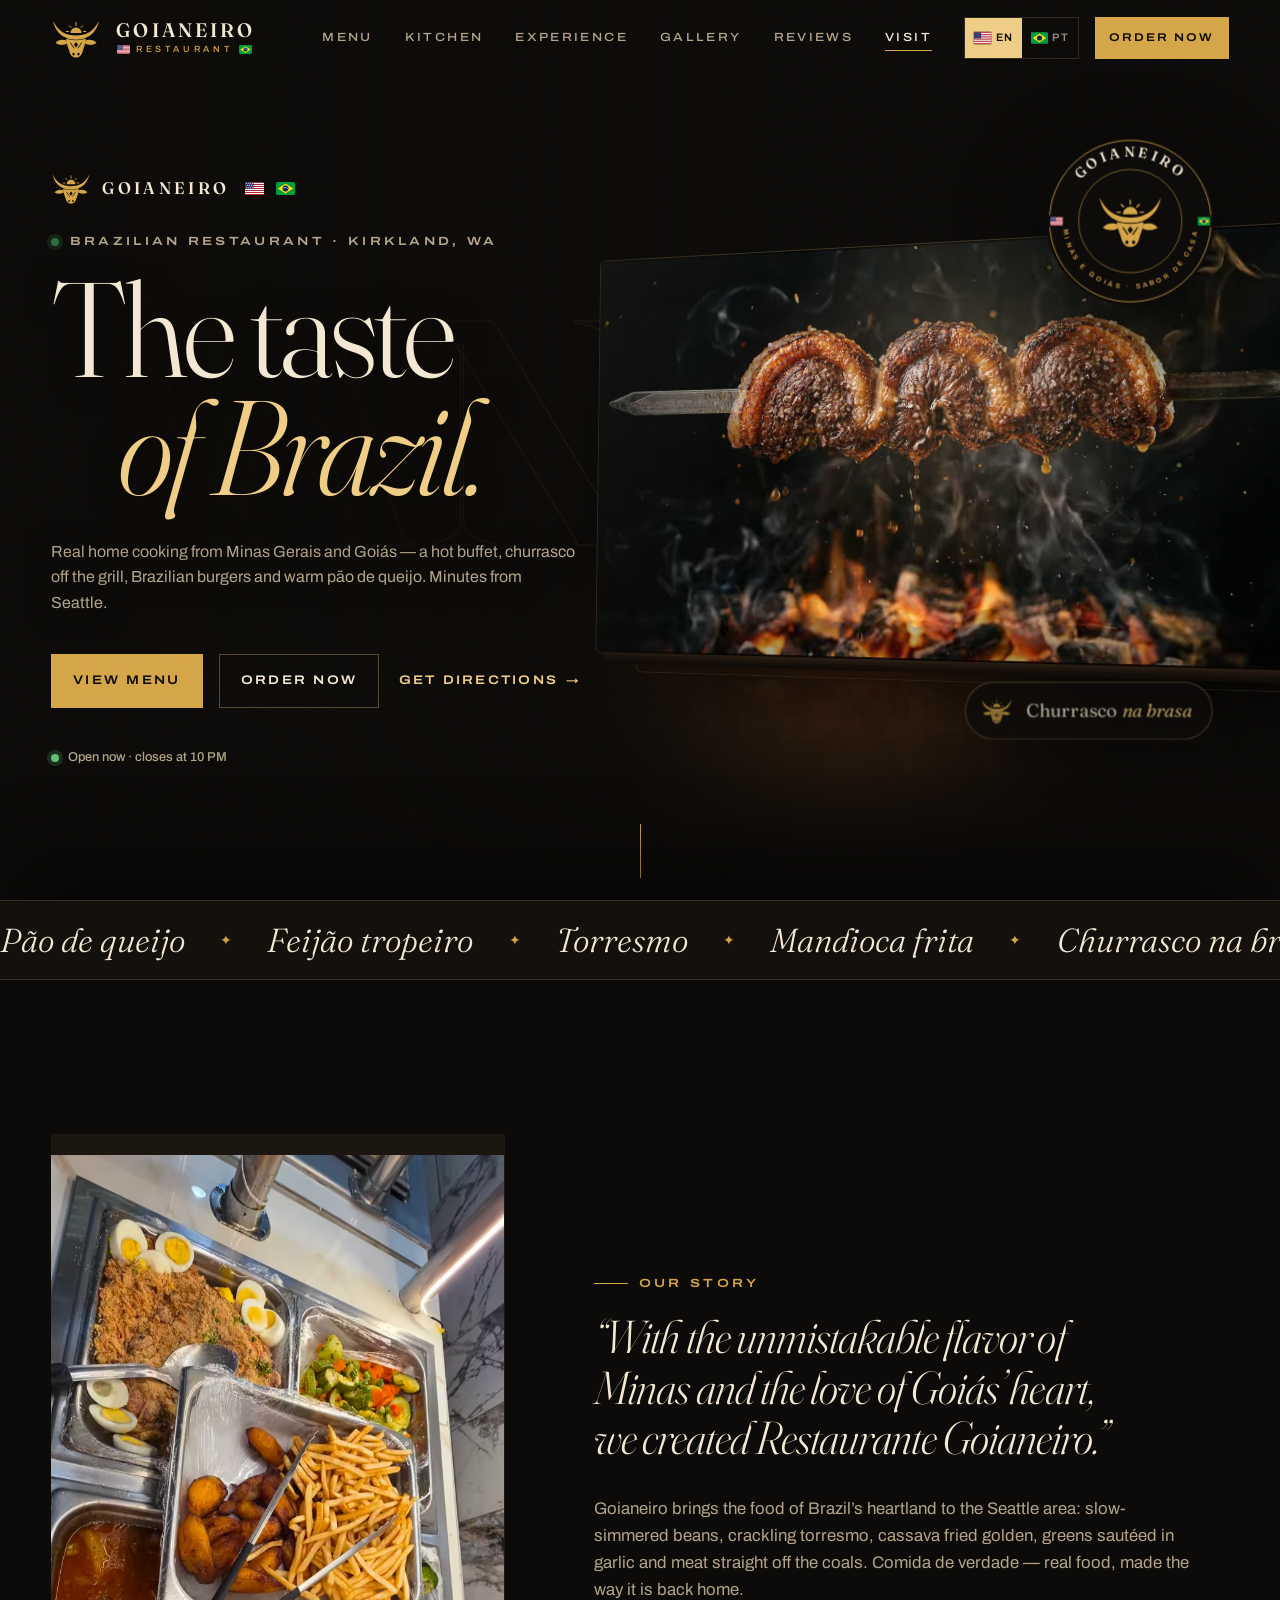
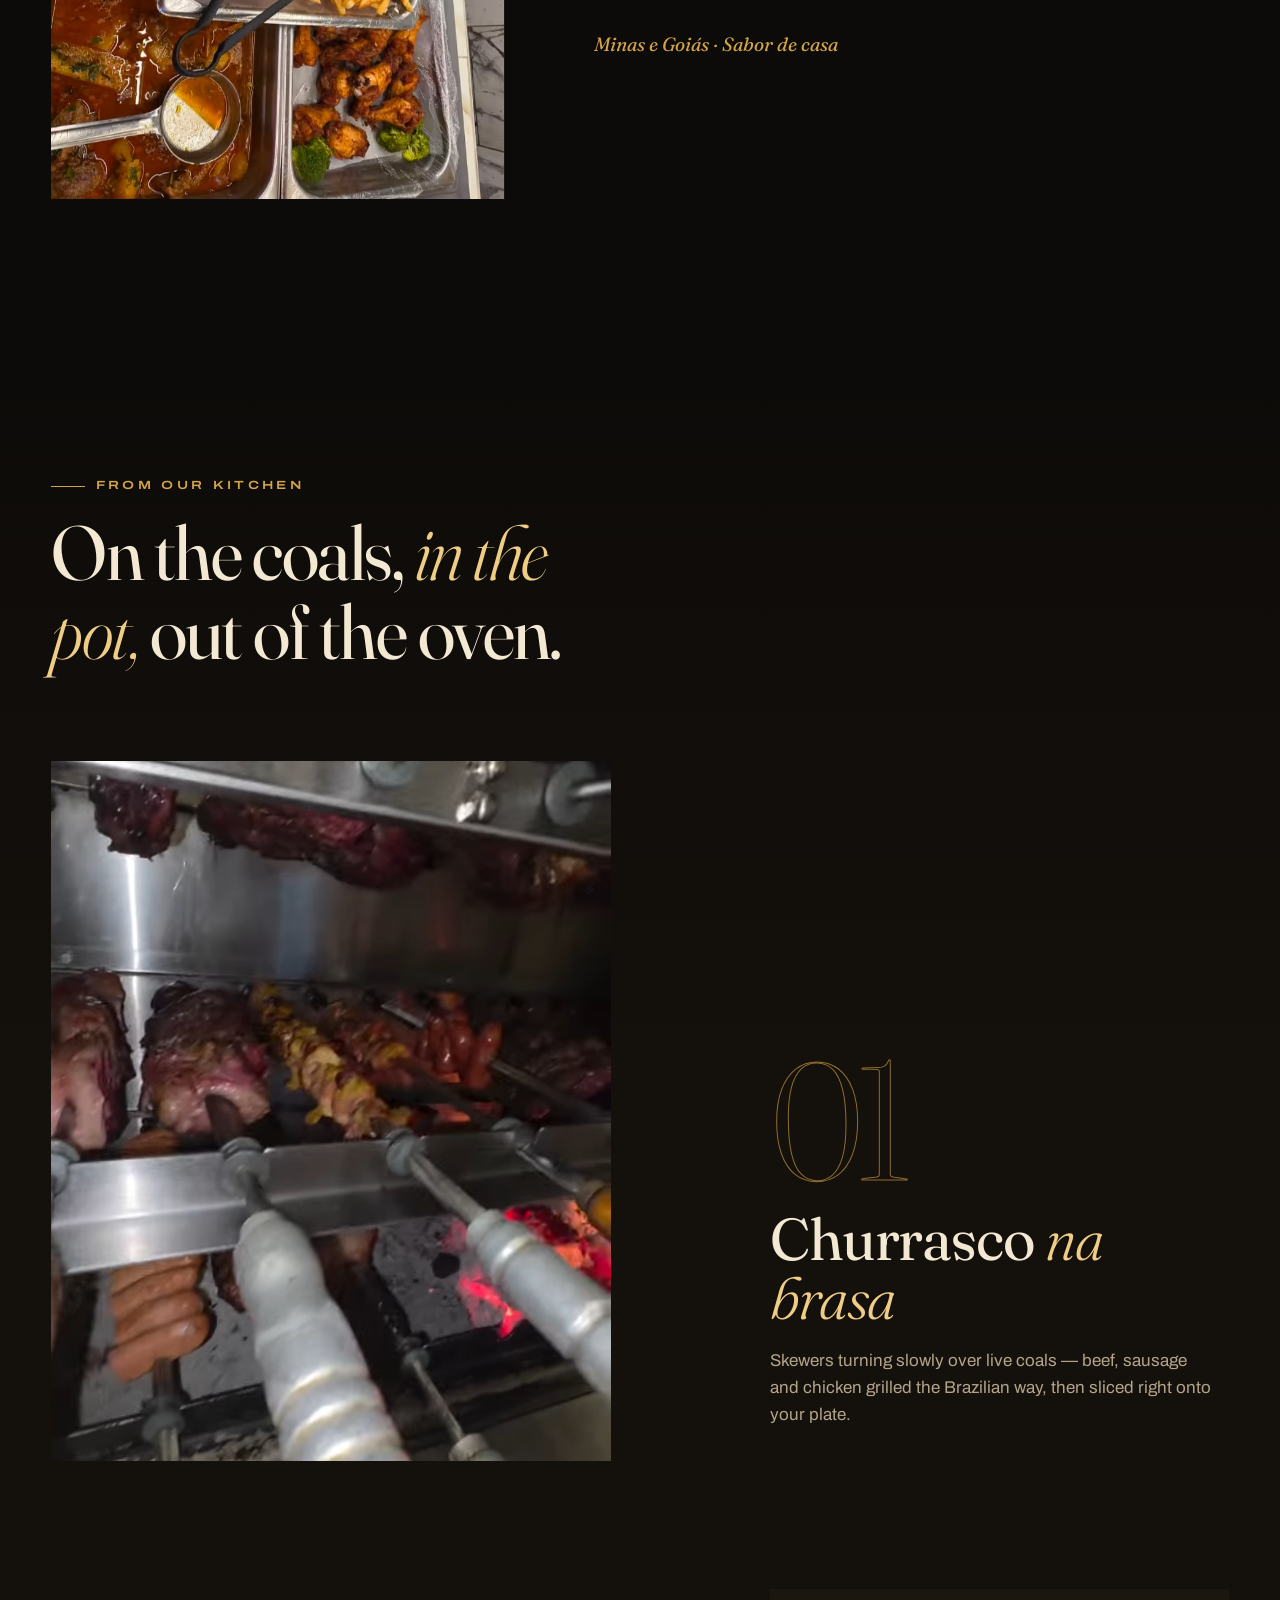
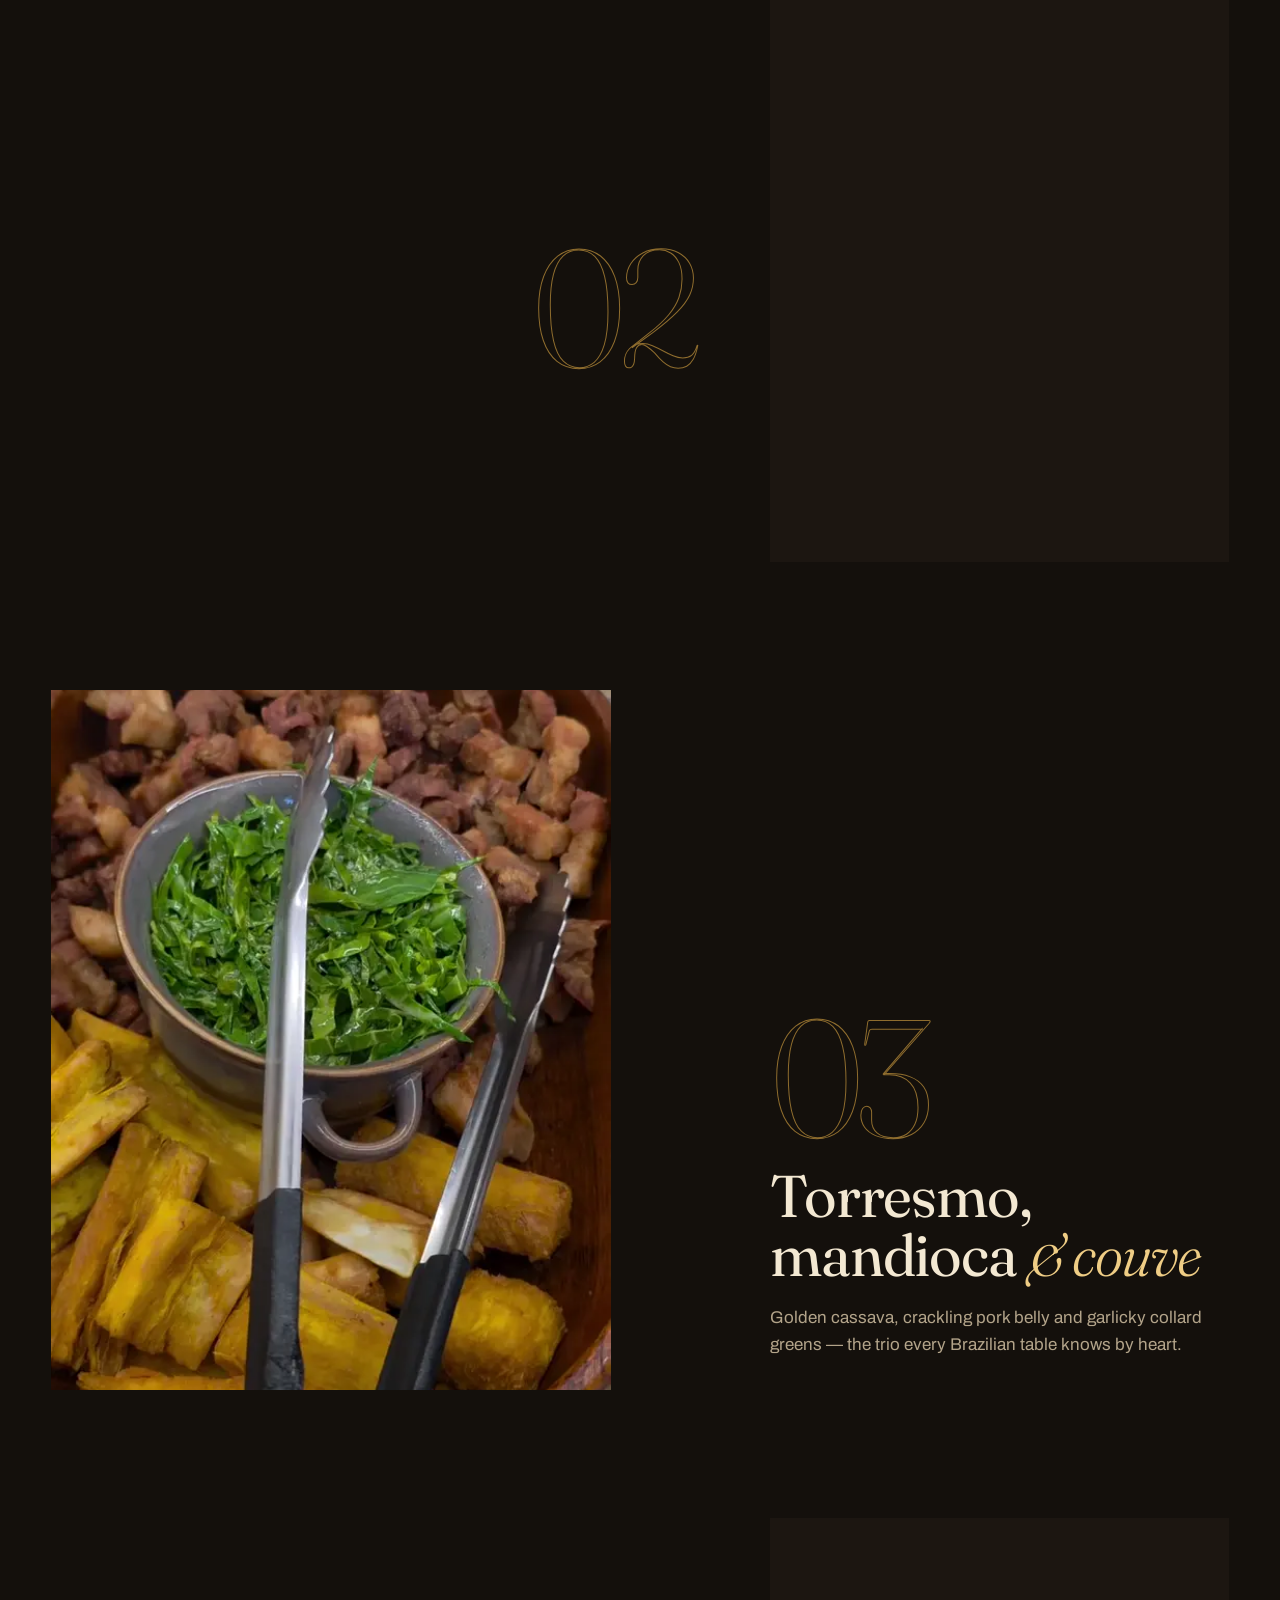
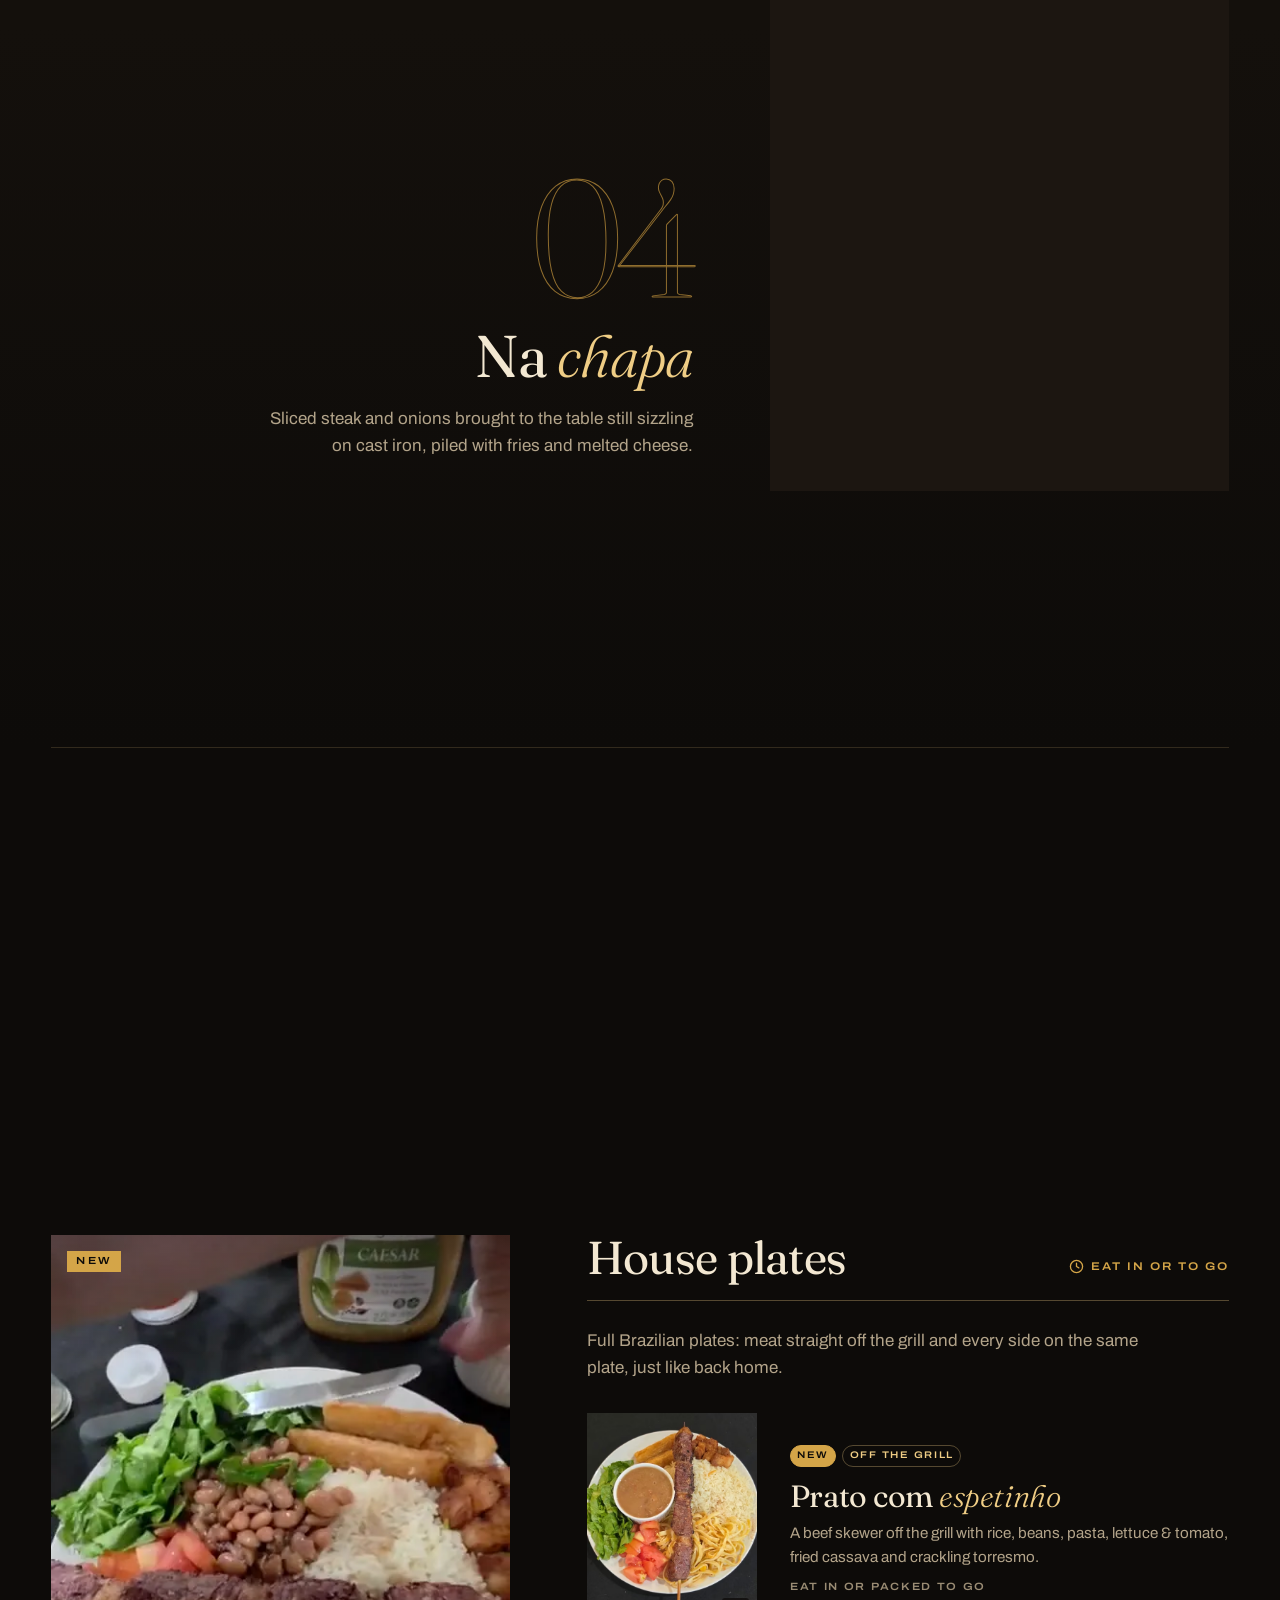
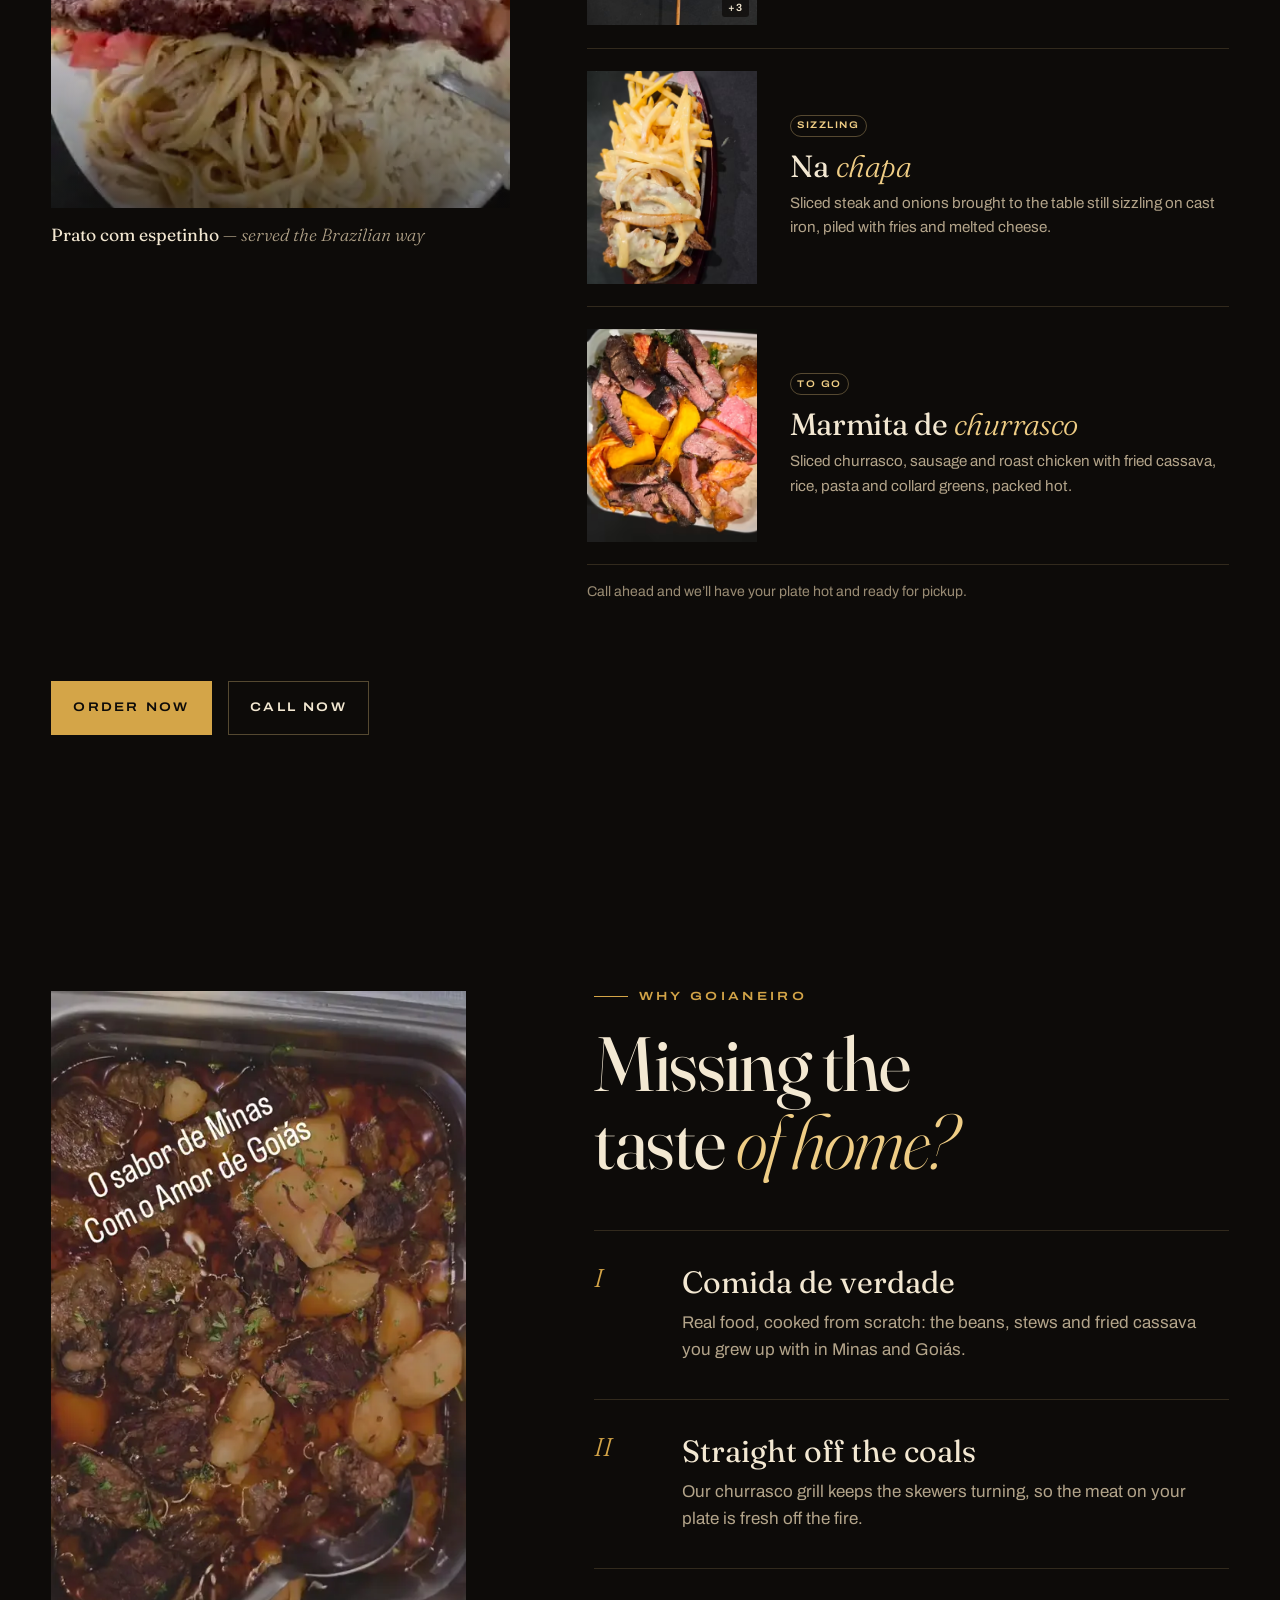
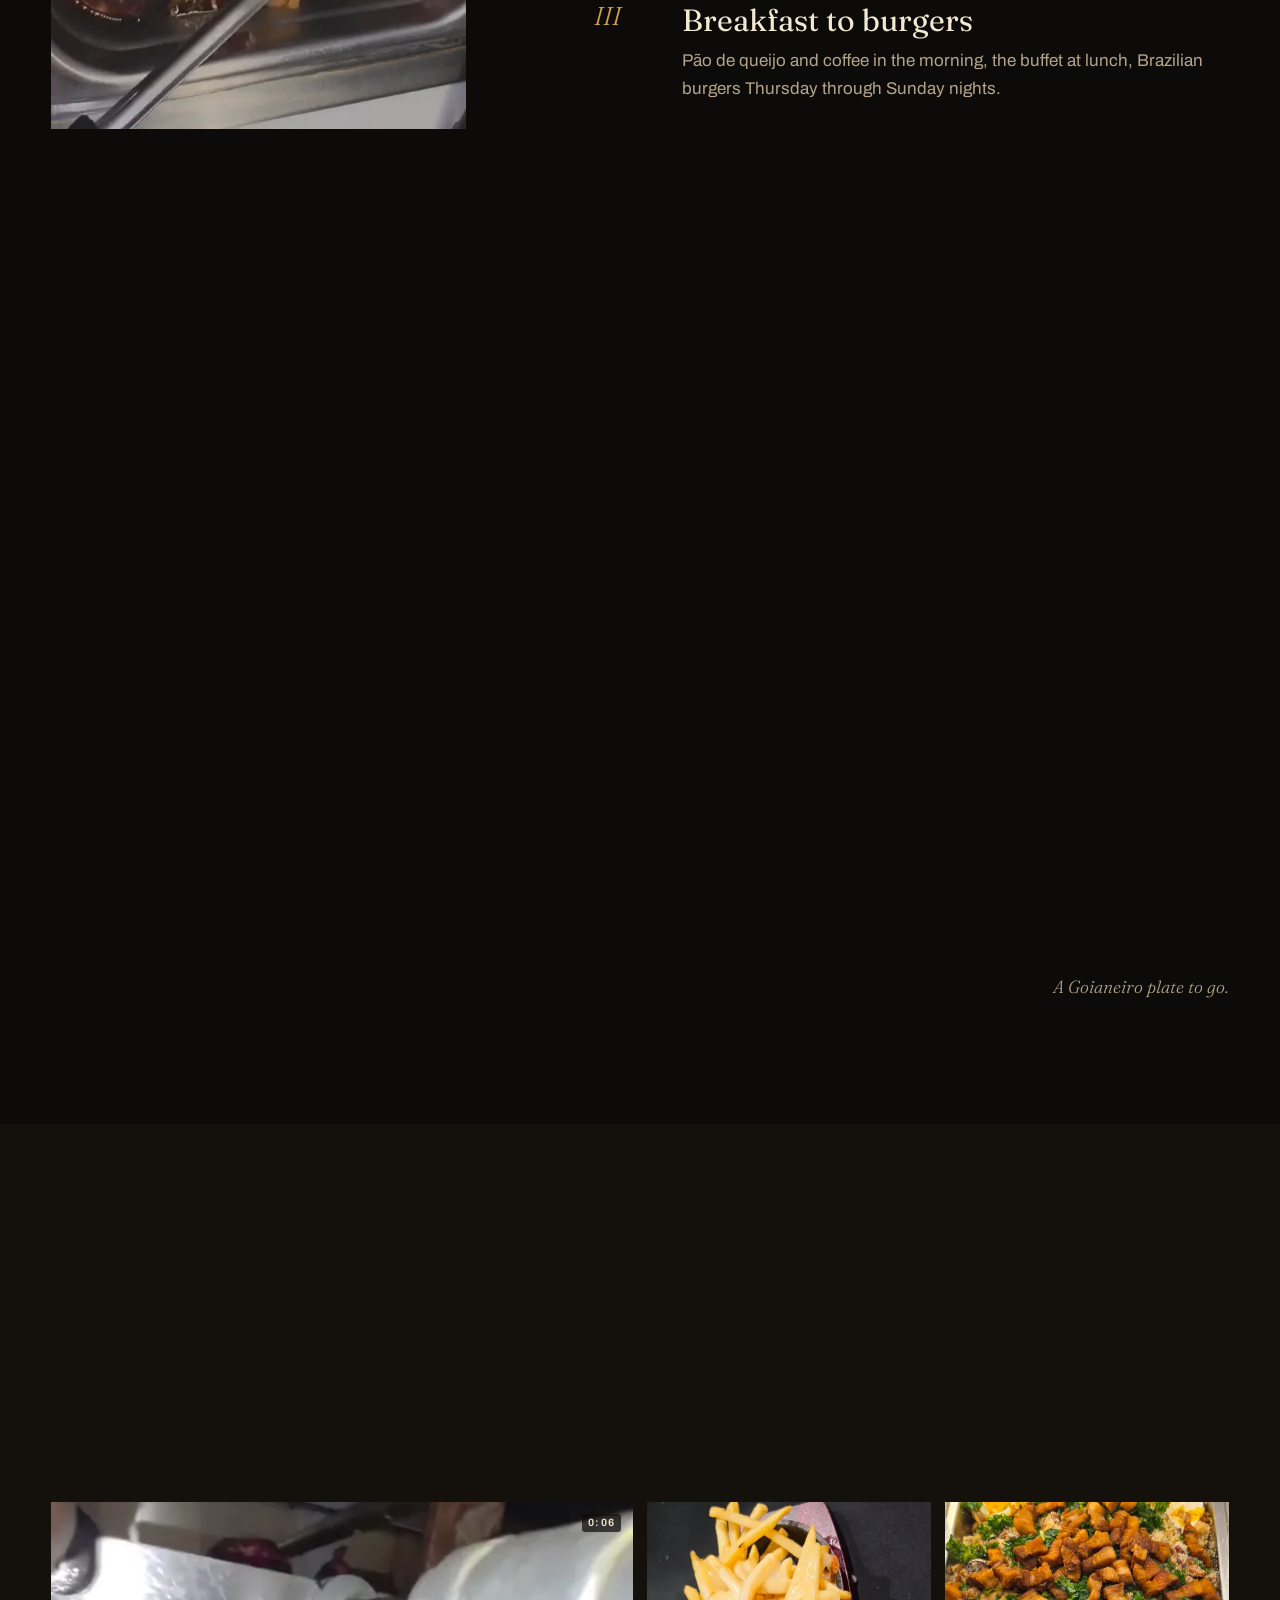
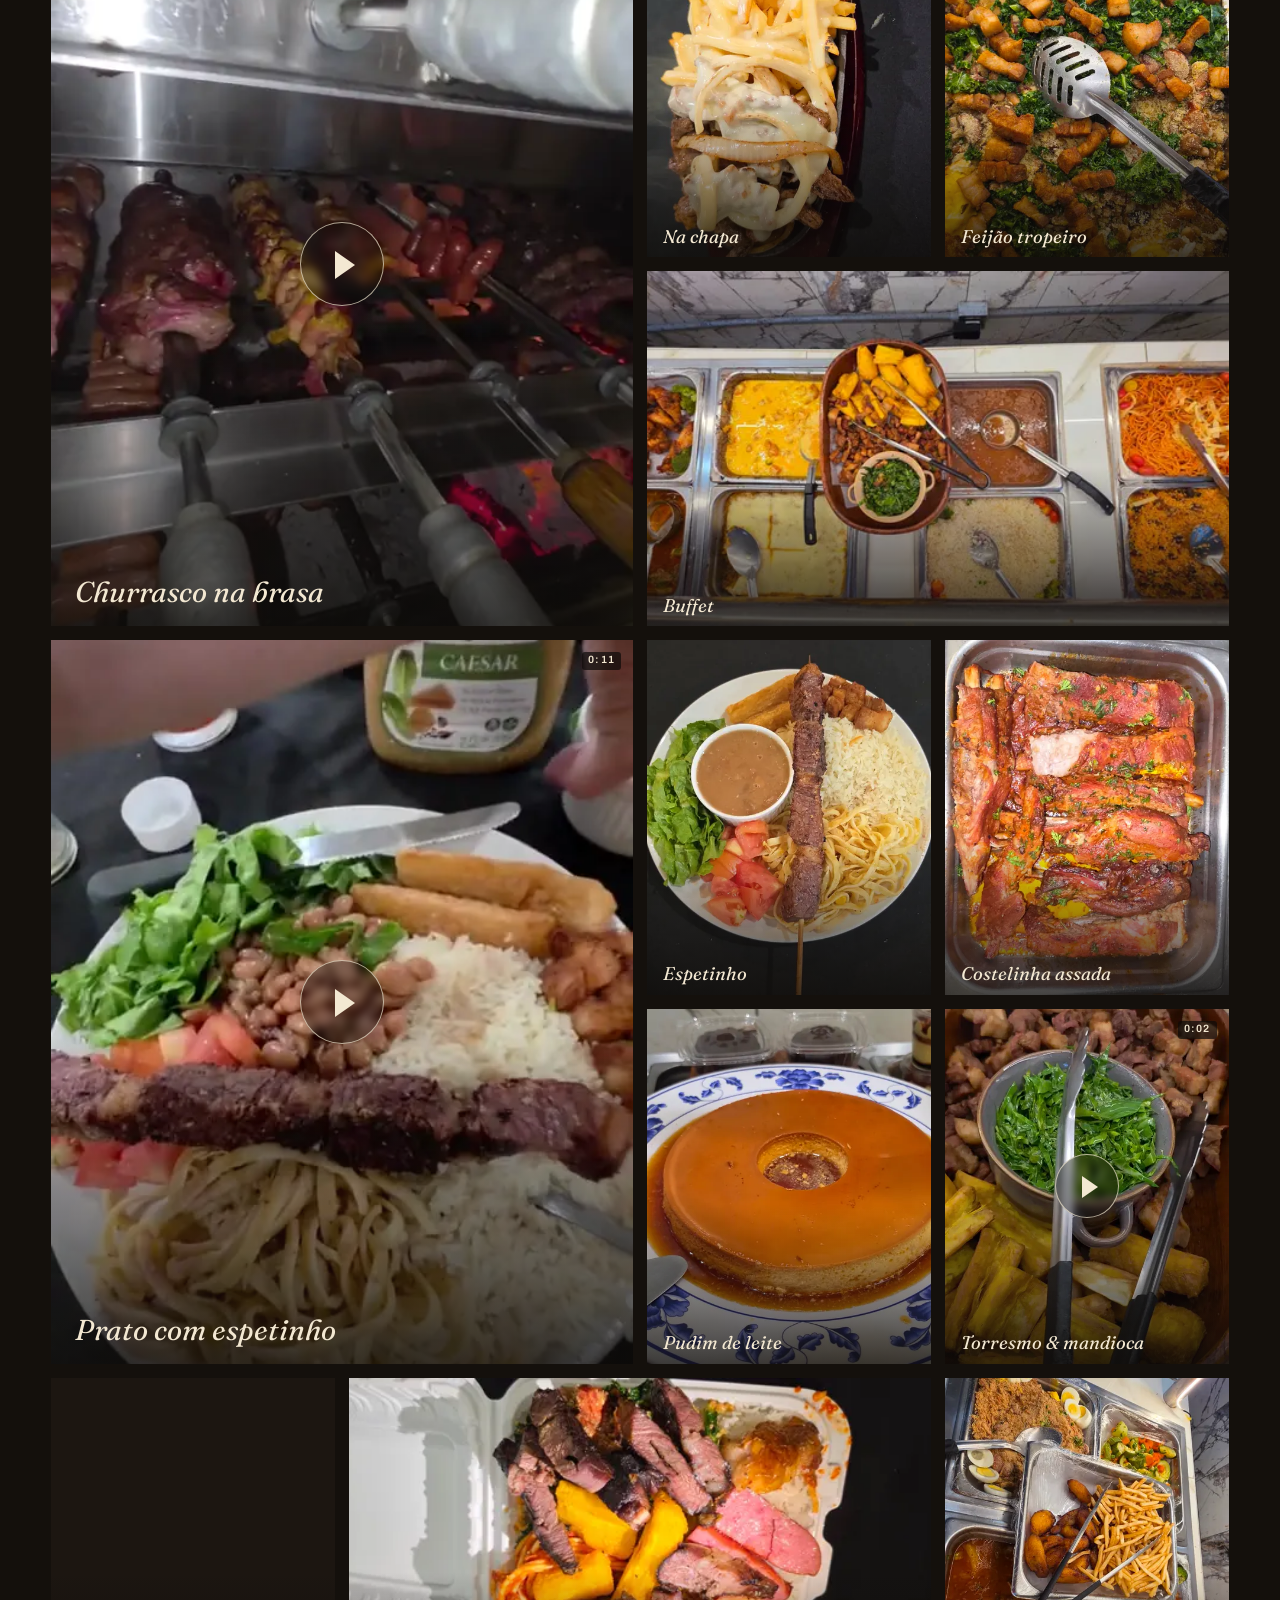
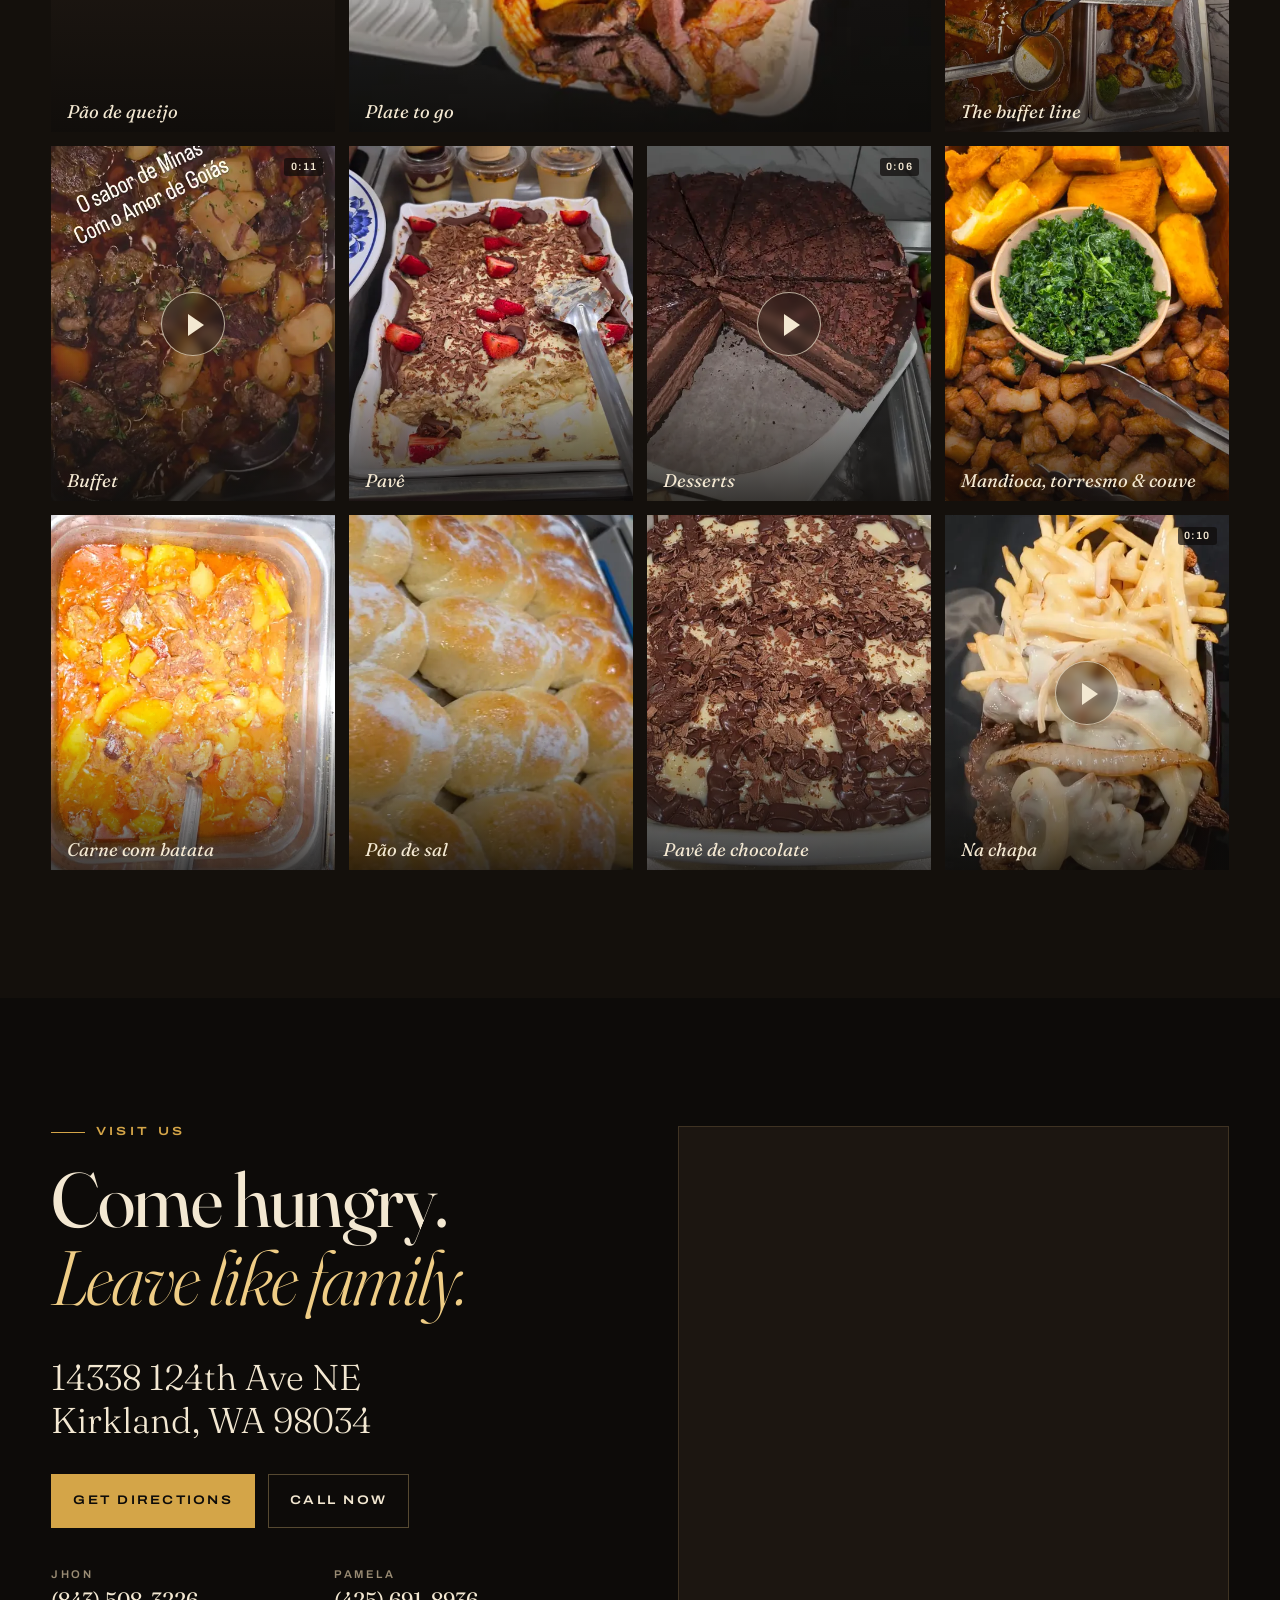
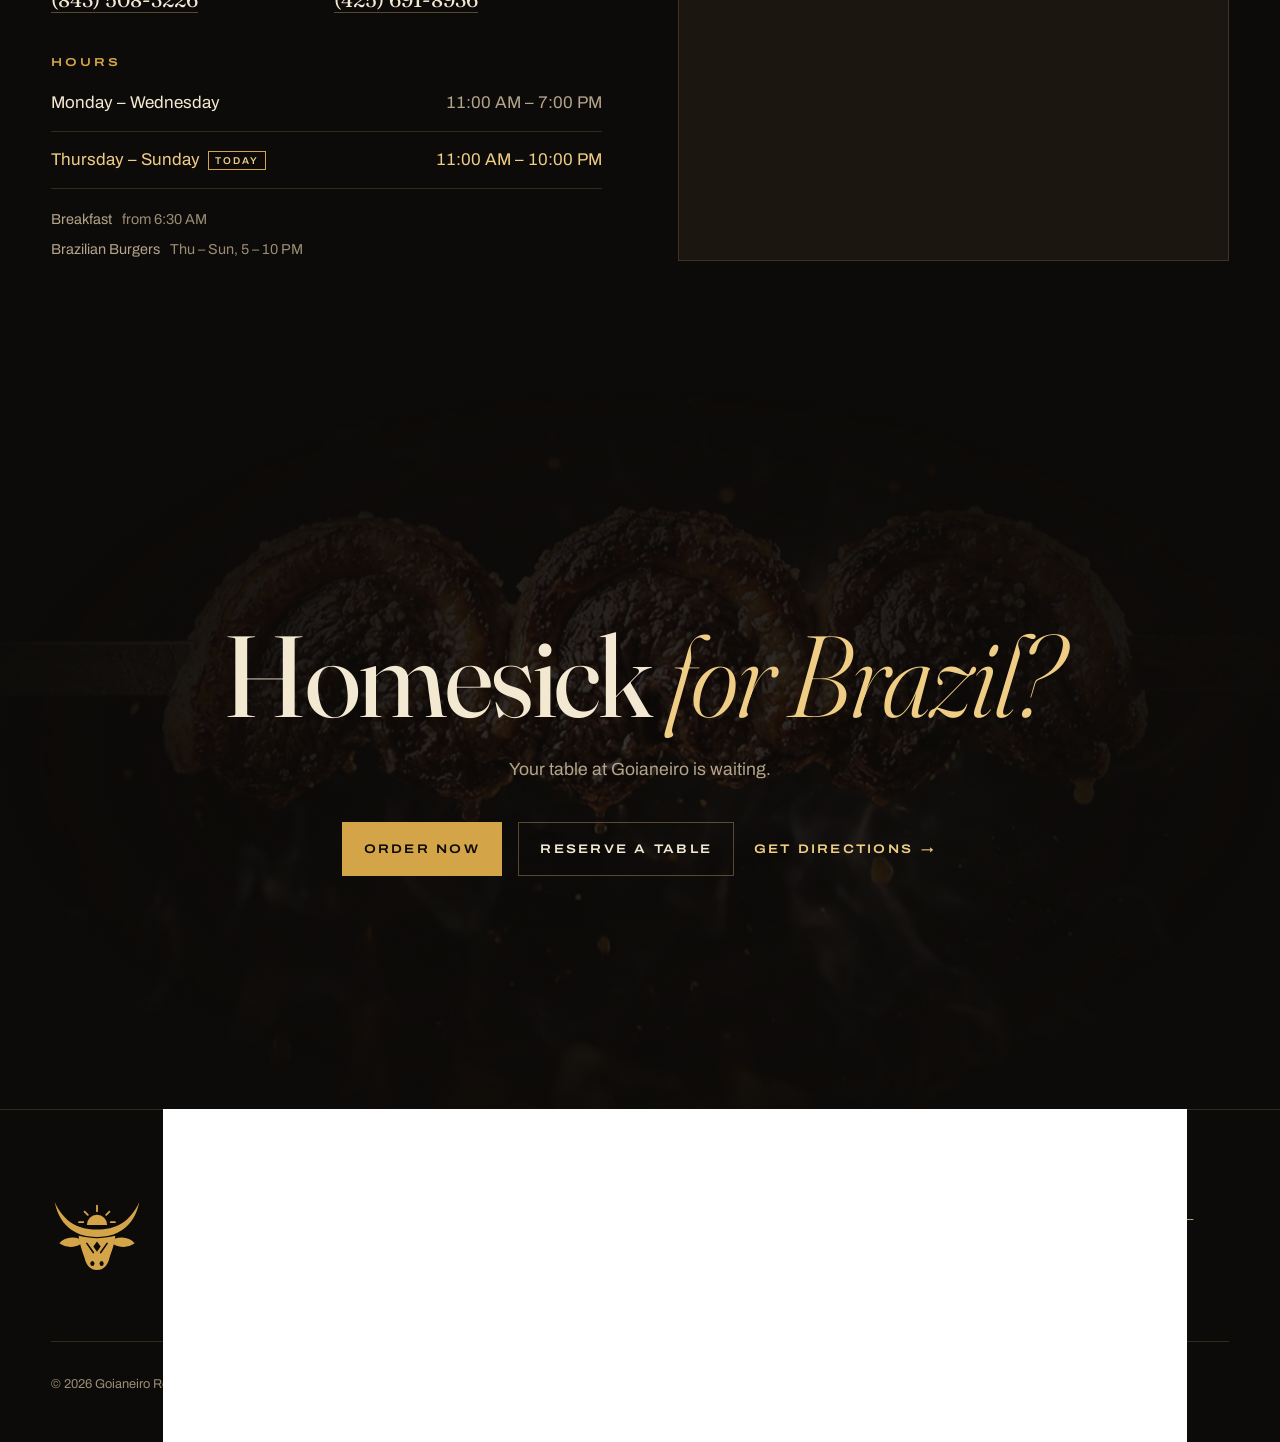
==== index.html @ 104b78f8 "Version CSS/JS URLs so browsers don't mix cached files with new pages Co-Authored-By: Claude Opus 5." ====
<!doctype html>
<html lang="en" class="no-js">
<head>
<meta charset="utf-8">
<meta name="viewport" content="width=device-width, initial-scale=1, viewport-fit=cover">
<title>Goianeiro Restaurant | Brazilian Food in Kirkland, WA · Minas &amp; Goiás</title>
<meta name="description" content="Goianeiro is a Brazilian restaurant in Kirkland, WA, near Seattle: home cooking from Minas Gerais and Goiás, a hot buffet, fire-grilled churrasco, Brazilian burgers, pão de queijo and Brazilian breakfast.">
<meta name="theme-color" content="#0d0b09">
<meta name="color-scheme" content="dark">

<meta property="og:type" content="restaurant.restaurant">
<meta property="og:site_name" content="Goianeiro Restaurant">
<meta property="og:title" content="Goianeiro Restaurant · Brazilian food from Minas &amp; Goiás in Kirkland, WA">
<meta property="og:description" content="Hot Brazilian buffet, churrasco off the grill, Brazilian burgers and pão de queijo. 124th Ave NE, Kirkland, WA.">
<link rel="canonical" href="https://goianeirorestaurante.com/">
<meta property="og:url" content="https://goianeirorestaurante.com/">
<meta property="og:image" content="https://goianeirorestaurante.com/assets/img/og-image.jpg">
<meta property="og:image:width" content="1200">
<meta property="og:image:height" content="630">
<meta property="og:locale" content="en_US">
<meta property="og:locale:alternate" content="pt_BR">
<meta name="twitter:card" content="summary_large_image">
<meta name="twitter:image" content="https://goianeirorestaurante.com/assets/img/og-image.jpg">
<meta name="geo.region" content="US-WA">
<meta name="geo.placename" content="Kirkland">

<link rel="icon" href="favicon.svg" type="image/svg+xml">
<link rel="icon" href="favicon.ico" sizes="48x48">
<link rel="apple-touch-icon" href="apple-touch-icon.png">
<link rel="manifest" href="site.webmanifest">

<link rel="preconnect" href="https://fonts.googleapis.com">
<link rel="preconnect" href="https://fonts.gstatic.com" crossorigin>
<link rel="stylesheet" href="https://fonts.googleapis.com/css2?family=Archivo:wdth,wght@62..125,400..700&family=Fraunces:ital,opsz,wght@0,9..144,300..700;1,9..144,300..700&display=swap">
<link rel="preload" as="image" href="assets/video/hero-flow-poster.webp" type="image/webp" media="(min-width: 900px)">
<link rel="preload" as="image" href="assets/video/hero-flow-m-poster.webp" type="image/webp" media="(max-width: 899px)">
<link rel="stylesheet" href="assets/css/styles.css?v=20261011">

<script type="application/ld+json">
{
  "@context": "https://schema.org",
  "@type": "Restaurant",
  "name": "Goianeiro Restaurant",
  "alternateName": "Restaurante Goianeiro",
  "description": "Brazilian restaurant serving home cooking from Minas Gerais and Goiás: hot buffet, churrasco, Brazilian burgers, pão de queijo and Brazilian breakfast.",
  "url": "https://goianeirorestaurante.com/",
  "image": ["https://goianeirorestaurante.com/assets/img/og-image.jpg", "https://goianeirorestaurante.com/assets/img/buffet-overhead-1600.jpg", "https://goianeirorestaurante.com/assets/img/marmita-1600.jpg"],
  "logo": "https://goianeirorestaurante.com/brand/export/goianeiro-logo-vertical.png",
  "servesCuisine": ["Brazilian", "Mineira", "Goiana", "Churrasco", "Burgers"],
  "priceRange": "$$",
  "telephone": "+1-843-508-3226",
  "address": {
    "@type": "PostalAddress",
    "streetAddress": "14338 124th Ave NE",
    "addressLocality": "Kirkland",
    "addressRegion": "WA",
    "postalCode": "98034",
    "addressCountry": "US"
  },
  "areaServed": ["Kirkland", "Seattle", "Bothell", "Redmond", "Bellevue"],
  "openingHoursSpecification": [
    {"@type": "OpeningHoursSpecification", "dayOfWeek": ["Monday","Tuesday","Wednesday"], "opens": "11:00", "closes": "19:00"},
    {"@type": "OpeningHoursSpecification", "dayOfWeek": ["Thursday","Friday","Saturday","Sunday"], "opens": "11:00", "closes": "22:00"}
  ],
  "sameAs": ["https://www.instagram.com/goianeiro_/"],
  "hasMenu": {
    "@type": "Menu",
    "name": "Goianeiro Menu",
    "hasMenuSection": [
      {"@type": "MenuSection", "name": "House Plates", "hasMenuItem": [
        {"@type": "MenuItem", "name": "Prato com Espetinho", "description": "Grilled beef skewer with rice, beans, pasta, lettuce and tomato, fried cassava and torresmo."},
        {"@type": "MenuItem", "name": "Na Chapa", "description": "Sliced steak and onions on a sizzling cast-iron plate with fries and melted cheese."},
        {"@type": "MenuItem", "name": "Marmita de Churrasco", "description": "Sliced churrasco, sausage and roast chicken with fried cassava, rice, pasta and collard greens, to go."}
      ]},
      {"@type": "MenuSection", "name": "Craft Burgers", "hasMenuItem": [
        {"@type": "MenuItem", "name": "X-Tudo", "description": "Bun, 2 burger patties, mozzarella, ham, bacon, sausage, sirloin cap (picanha), egg, corn, lettuce, tomato and pineapple.", "offers": {"@type": "Offer", "price": "20", "priceCurrency": "USD"}},
        {"@type": "MenuItem", "name": "X-Bacon", "description": "Bun, burger patty, mozzarella, ham, bacon and sausage.", "offers": {"@type": "Offer", "price": "15", "priceCurrency": "USD"}},
        {"@type": "MenuItem", "name": "X-Salada", "description": "2 eggs, mozzarella, corn, lettuce and tomato.", "offers": {"@type": "Offer", "price": "15", "priceCurrency": "USD"}},
        {"@type": "MenuItem", "name": "X-Frango", "description": "Burger bun, chicken fillet, mozzarella, ham, corn, lettuce, tomato and bacon.", "offers": {"@type": "Offer", "price": "18", "priceCurrency": "USD"}},
        {"@type": "MenuItem", "name": "Egg Burger", "description": "Bun, burger patty, mozzarella, egg, bacon, corn, lettuce and tomato.", "offers": {"@type": "Offer", "price": "15", "priceCurrency": "USD"}},
        {"@type": "MenuItem", "name": "Goianeiro Burger", "description": "Bun, burger patty, mozzarella, ham, lettuce and tomato.", "offers": {"@type": "Offer", "price": "14", "priceCurrency": "USD"}},
        {"@type": "MenuItem", "name": "X-Kids", "description": "Bun, beef patty, cheese and ham.", "offers": {"@type": "Offer", "price": "10", "priceCurrency": "USD"}}
      ]},
      {"@type": "MenuSection", "name": "Combos", "hasMenuItem": [
        {"@type": "MenuItem", "name": "Combo X-Tudo", "description": "X-Tudo + fries + soda", "offers": {"@type": "Offer", "price": "25", "priceCurrency": "USD"}},
        {"@type": "MenuItem", "name": "Combo X-Bacon", "description": "X-Bacon + fries + soda", "offers": {"@type": "Offer", "price": "23", "priceCurrency": "USD"}},
        {"@type": "MenuItem", "name": "Combo X-Salada", "description": "X-Salada + fries + soda", "offers": {"@type": "Offer", "price": "21", "priceCurrency": "USD"}}
      ]}
    ]
  }
}
</script>
<script>document.documentElement.classList.replace('no-js','js')</script>
</head>
<body>
<!-- Goianeiro identity — symbol sprite (source: brand/index.html) -->
<svg width="0" height="0" style="position:absolute" aria-hidden="true">
  <defs>
    <mask id="g-face" maskUnits="userSpaceOnUse" x="0" y="0" width="200" height="190">
      <rect width="200" height="190" fill="#fff"/>
      <path d="M58 97c18 4 30 6 42 6s24-2 42-6" fill="none" stroke="#000" stroke-width="3.5"/>
      <path d="M100 112l8 11-8 11-8-11Z" fill="#000"/>
      <path d="M78 116l14 20M122 116l-14 20" stroke="#000" stroke-width="3.5" stroke-linecap="round"/>
      <ellipse cx="90" cy="160" rx="4.5" ry="5.5" fill="#000"/><ellipse cx="110" cy="160" rx="4.5" ry="5.5" fill="#000"/>
    </mask>
    <symbol id="g-mark" viewBox="0 0 200 190">
      <path d="M78 76a22 22 0 0 1 44 0z" fill="currentColor"/>
      <path d="M100 46V34M80 54l-7-7M120 54l7-7M70 70h-9M130 70h9" stroke="currentColor" stroke-width="4" stroke-linecap="round" fill="none"/>
      <path d="M8 26C20 84 60 102 100 102S180 84 192 26C172 70 140 86 100 86S28 70 8 26Z" fill="currentColor"/>
      <g mask="url(#g-face)" fill="currentColor">
        <path d="M60 96h80c-1 22-9 38-13 52-4 16-12 26-27 26s-23-10-27-26c-4-14-12-30-13-52Z"/>
        <path d="M62 106c-18-6-34-2-44 10 14 10 32 10 46 2Z"/>
        <path d="M138 106c18-6 34-2 44 10-14 10-32 10-46 2Z"/>
      </g>
    </symbol>
    <symbol id="g-flag-us" viewBox="0 0 19 13">
      <clipPath id="fc-us"><rect width="19" height="13" rx="1.6"/></clipPath>
      <g clip-path="url(#fc-us)">
        <rect width="19" height="13" fill="#b22234"/>
        <path d="M0 1.5h19M0 3.5h19M0 5.5h19M0 7.5h19M0 9.5h19M0 11.5h19" stroke="#fff" stroke-width="1"/>
        <rect width="8.6" height="7" fill="#3c3b6e"/>
        <g fill="#fff"><circle cx="1.6" cy="1.3" r=".5"/><circle cx="3.6" cy="1.3" r=".5"/><circle cx="5.6" cy="1.3" r=".5"/><circle cx="7.6" cy="1.3" r=".5"/><circle cx="2.6" cy="3.5" r=".5"/><circle cx="4.6" cy="3.5" r=".5"/><circle cx="6.6" cy="3.5" r=".5"/><circle cx="1.6" cy="5.7" r=".5"/><circle cx="3.6" cy="5.7" r=".5"/><circle cx="5.6" cy="5.7" r=".5"/><circle cx="7.6" cy="5.7" r=".5"/></g>
      </g>
    </symbol>
    <symbol id="g-flag-br" viewBox="0 0 19 13">
      <clipPath id="fc-br"><rect width="19" height="13" rx="1.6"/></clipPath>
      <g clip-path="url(#fc-br)">
        <rect width="19" height="13" fill="#009c3b"/>
        <path d="M9.5 1.6 17.2 6.5 9.5 11.4 1.8 6.5Z" fill="#ffdf00"/>
        <circle cx="9.5" cy="6.5" r="3" fill="#002776"/>
        <path d="M6.6 5.9c2-.6 4-.4 5.8.8" stroke="#fff" stroke-width=".55" fill="none"/>
      </g>
    </symbol>
    <symbol id="g-star" viewBox="0 0 10 10"><path d="M5 0l1.5 3.5L10 5 6.5 6.5 5 10 3.5 6.5 0 5l3.5-1.5Z" fill="currentColor"/></symbol>
  </defs>
</svg>
<a class="skip" href="#main" data-i18n="skip">Skip to content</a>

<!-- ================= HEADER ================= -->
<header class="site-header" id="top">
  <a class="brand" href="#top" aria-label="Goianeiro Restaurant, home">
    <svg class="brand__mark" viewBox="0 0 200 190" aria-hidden="true"><use href="#g-mark"/></svg>
    <span class="brand__word">
      <span class="brand__name">GOIANEIRO</span>
      <span class="brand__sub"><svg class="flag-mark" viewBox="0 0 19 13" aria-hidden="true"><use href="#g-flag-us"/></svg><span data-i18n="brandSub">Restaurant</span><svg class="flag-mark" viewBox="0 0 19 13" aria-hidden="true"><use href="#g-flag-br"/></svg></span>
    </span>
  </a>
  <nav class="nav" aria-label="Main">
    <a href="#menu" data-i18n="navMenu">Menu</a>
    <a href="#kitchen" data-i18n="navKitchen">Kitchen</a>
    <a href="#experience" data-i18n="navExperience">Experience</a>
    <a href="#gallery" data-i18n="navGallery">Gallery</a>
    <a href="reviews.html" data-nav-reviews data-i18n="navReviews">Reviews</a>
    <a href="#visit" data-i18n="navVisit">Visit</a>
  </nav>
  <div class="header__actions">
    <div class="lang" role="group" aria-label="Language">
      <button type="button" data-lang="en" aria-pressed="true"><svg class="flag" viewBox="0 0 19 13" aria-hidden="true"><path fill="#b22234" d="M0 0h19v13H0z"/><path stroke="#fff" d="M0 1.5h19M0 3.5h19M0 5.5h19M0 7.5h19M0 9.5h19M0 11.5h19"/><path fill="#3c3b6e" d="M0 0h8v7H0z"/></svg> EN</button>
      <button type="button" data-lang="pt" aria-pressed="false"><svg class="flag" viewBox="0 0 19 13" aria-hidden="true"><path fill="#009c3b" d="M0 0h19v13H0z"/><path fill="#ffdf00" d="M9.5 1.5 17 6.5l-7.5 5-7.5-5z"/><circle cx="9.5" cy="6.5" r="2.9" fill="#002776"/></svg> PT</button>
    </div>
    <button type="button" class="btn btn--gold btn--sm" data-open-order data-i18n="ctaOrder">Order now</button>
  </div>
</header>

<main id="main">

<!-- ================= HERO ================= -->
<section class="hero hero--3d" aria-labelledby="hero-title" data-hero>
  <div class="h3d" data-h3d>
    <div class="h3d__scene">
      <span class="h3d__layer h3d__word" style="--z:-420px" aria-hidden="true">GOIANEIRO</span>
      <span class="h3d__layer h3d__glow" style="--z:-160px" aria-hidden="true"></span>
      <span class="h3d__layer h3d__frame" style="--z:-80px" aria-hidden="true"></span>
      <figure class="h3d__layer h3d__panel" style="--z:0px">
        <video class="h3d__video" data-autoplay muted loop playsinline preload="none"
          poster="assets/video/hero-flow-poster.webp" data-poster-m="assets/video/hero-flow-m-poster.webp"
          aria-label="Brand film: a skewer of picanha turning over glowing embers">
          <source data-src="assets/video/hero-flow.mp4" data-src-m="assets/video/hero-flow-m.mp4" type="video/mp4">
          <source data-src="assets/video/hero-flow.webm" data-src-m="assets/video/hero-flow-m.webm" type="video/webm">
        </video>
        <span class="h3d__sheen" aria-hidden="true"></span>
      </figure>
      <canvas class="h3d__layer h3d__embers" style="--z:90px" aria-hidden="true"></canvas>
      <p class="h3d__layer h3d__tag" style="--z:150px" aria-hidden="true">
        <svg viewBox="0 0 200 190"><use href="#g-mark"/></svg>
        <span>Churrasco <em>na brasa</em></span>
      </p>
      <div class="h3d__layer h3d__seal" style="--z:220px">
        <svg class="hero__seal" viewBox="0 0 320 320" role="img" aria-label="Goianeiro seal: Minas e Goiás, sabor de casa">
      <defs>
        <path id="seal-top" d="M40 160a120 120 0 0 1 240 0"/>
        <path id="seal-bot" d="M34 160a126 126 0 0 0 252 0"/>
      </defs>
      <circle cx="160" cy="160" r="156" fill="#0d0b09"/>
      <circle cx="160" cy="160" r="150" fill="none" stroke="#d4a548" stroke-width="1.5"/>
      <circle cx="160" cy="160" r="96" fill="none" stroke="#d4a548" stroke-width="1"/>
      <g class="seal__ring">
        <text fill="#f3e8d2" font-family="Fraunces, serif" font-size="26" font-weight="600" letter-spacing="6"><textPath href="#seal-top" startOffset="50%" text-anchor="middle">GOIANEIRO</textPath></text>
        <text fill="#d4a548" font-family="Archivo, sans-serif" font-size="12.5" font-weight="600" letter-spacing="5.5"><textPath href="#seal-bot" startOffset="50%" text-anchor="middle">MINAS E GOIÁS · SABOR DE CASA</textPath></text>
        <rect x="7" y="149" width="32" height="22.4" fill="#0d0b09"/>
        <rect x="281" y="149" width="32" height="22.4" fill="#0d0b09"/>
        <use href="#g-flag-us" x="11" y="152" width="24" height="16.4"/>
        <use href="#g-flag-br" x="285" y="152" width="24" height="16.4"/>
      </g>
      <use href="#g-mark" x="98" y="100" width="124" height="118" color="#d4a548"/>
    </svg>
      </div>
    </div>
  </div>

  <div class="hero__copy">
    <p class="hero__brand" data-enter="4">
      <svg class="hero__brand-mark" viewBox="0 0 200 190" aria-hidden="true"><use href="#g-mark"/></svg>
      <span class="hero__brand-word">GOIANEIRO</span>
      <svg class="flag-mark" viewBox="0 0 19 13" aria-hidden="true"><use href="#g-flag-us"/></svg>
      <svg class="flag-mark" viewBox="0 0 19 13" aria-hidden="true"><use href="#g-flag-br"/></svg>
    </p>
    <p class="eyebrow" data-enter="5"><span class="dot"></span> <span data-i18n="heroEyebrow">Brazilian restaurant · Kirkland, WA</span></p>
    <h1 id="hero-title" class="hero__title" data-enter="6">
      <span data-i18n="heroTitle1">The taste</span>
      <em data-i18n="heroTitle2">of Brazil.</em>
    </h1>
    <p class="hero__lede" data-enter="7" data-i18n="heroLede">Real home cooking from Minas Gerais and Goiás — a hot buffet, churrasco off the grill, Brazilian burgers and warm pão de queijo. Minutes from Seattle.</p>
    <div class="hero__ctas" data-enter="8">
      <a class="btn btn--gold" href="#menu" data-i18n="ctaMenu">View menu</a>
      <button type="button" class="btn btn--line" data-open-order data-i18n="ctaOrder">Order now</button>
      <a class="btn btn--text" data-directions target="_blank" rel="noopener" href="#visit"><span data-i18n="ctaDirections">Get directions</span> <span aria-hidden="true">→</span></a>
    </div>
    <p class="hero__status" data-enter="9"><span class="status" data-status aria-live="polite"></span></p>
  </div>
  <a class="hero__scroll" href="#story" aria-label="Scroll"><span></span></a>
</section>

<!-- ================= MARQUEE ================= -->
<div class="marquee" aria-hidden="true">
  <div class="marquee__track">
    <span>Pão de queijo</span><i>✦</i><span>Feijão tropeiro</span><i>✦</i><span>Torresmo</span><i>✦</i><span>Mandioca frita</span><i>✦</i><span>Churrasco na brasa</span><i>✦</i><span>Espetinho</span><i>✦</i><span>Costelinha</span><i>✦</i><span>Couve refogada</span><i>✦</i><span>Pudim de leite</span><i>✦</i><span>X-Tudo</span><i>✦</i><span>Café com leite</span><i>✦</i>
    <span>Pão de queijo</span><i>✦</i><span>Feijão tropeiro</span><i>✦</i><span>Torresmo</span><i>✦</i><span>Mandioca frita</span><i>✦</i><span>Churrasco na brasa</span><i>✦</i><span>Espetinho</span><i>✦</i><span>Costelinha</span><i>✦</i><span>Couve refogada</span><i>✦</i><span>Pudim de leite</span><i>✦</i><span>X-Tudo</span><i>✦</i><span>Café com leite</span><i>✦</i>
  </div>
</div>

<!-- ================= STORY ================= -->
<section class="story" id="story" aria-labelledby="story-title">
  <div class="story__media">
    <figure class="frame frame--tall" data-reveal="clip">
      <picture>
          <source type="image/avif" srcset="assets/img/buffet-line-480.avif 480w, assets/img/buffet-line-739.avif 739w" sizes="(min-width: 900px) 38vw, 90vw">
          <source type="image/webp" srcset="assets/img/buffet-line-480.webp 480w, assets/img/buffet-line-739.webp 739w" sizes="(min-width: 900px) 38vw, 90vw">
          <img src="assets/img/buffet-line-739.jpg" width="739" height="1600" loading="lazy" decoding="async" data-parallax="0.08"
            alt="The Goianeiro buffet: farofa with eggs, fried plantains, fries, roast chicken and stews" data-i18n-attr="alt:altBuffetLine">
        </picture>
    </figure>
  </div>
  <div class="story__copy">
    <p class="kicker" data-reveal data-i18n="storyKicker">Our story</p>
    <h2 id="story-title" class="display" data-reveal>
      <span data-i18n="storyTitle">“With the unmistakable flavor of Minas and the love of Goiás’ heart, we created Restaurante Goianeiro.”</span>
    </h2>
    <p class="story__text" data-reveal data-i18n="storyText">Goianeiro brings the food of Brazil’s heartland to the Seattle area: slow-simmered beans, crackling torresmo, cassava fried golden, greens sautéed in garlic and meat straight off the coals. Comida de verdade — real food, made the way it is back home.</p>
    <p class="signature" data-reveal><span>Minas e Goiás</span> · <span data-i18n="tagline">Sabor de casa</span></p>
  </div>
</section>

<!-- ================= FOOD SHOWCASE ================= -->
<section class="kitchen" id="kitchen" aria-labelledby="kitchen-title">
  <header class="section-head">
    <p class="kicker" data-reveal data-i18n="kitchenKicker">From our kitchen</p>
    <h2 id="kitchen-title" class="display display--xl" data-reveal><span data-i18n="kitchenTitle1">On the coals,</span> <em data-i18n="kitchenTitle2">in the pot,</em> <span data-i18n="kitchenTitle3">out of the oven.</span></h2>
  </header>

  <article class="dish dish--video" data-reveal-group>
    <div class="dish__media">
      <figure class="frame frame--portrait" data-reveal="clip">
        <video data-autoplay muted loop playsinline preload="none" poster="assets/video/grill-poster.webp" aria-label="Skewers of meat turning over glowing coals on the churrasco grill">
          <source data-src="assets/video/grill.webm" type="video/webm">
          <source data-src="assets/video/grill.mp4" type="video/mp4">
        </video>
      </figure>
    </div>
    <div class="dish__copy">
      <span class="dish__num" aria-hidden="true">01</span>
      <h3 class="dish__name" data-reveal>Churrasco <em>na brasa</em></h3>
      <p data-reveal data-i18n="dish1">Skewers turning slowly over live coals — beef, sausage and chicken grilled the Brazilian way, then sliced right onto your plate.</p>
    </div>
  </article>

  <article class="dish dish--flip" data-reveal-group>
    <div class="dish__media">
      <figure class="frame frame--portrait" data-reveal="clip">
        <picture>
          <source type="image/avif" srcset="assets/img/feijao-tropeiro-480.avif 480w, assets/img/feijao-tropeiro-739.avif 739w" sizes="(min-width: 900px) 42vw, 90vw">
          <source type="image/webp" srcset="assets/img/feijao-tropeiro-480.webp 480w, assets/img/feijao-tropeiro-739.webp 739w" sizes="(min-width: 900px) 42vw, 90vw">
          <img src="assets/img/feijao-tropeiro-739.jpg" width="739" height="1600" loading="lazy" decoding="async" data-parallax="0.06"
            alt="Tray of feijão tropeiro topped with crispy pork belly, collard greens and fried eggs" data-i18n-attr="alt:altTropeiro">
        </picture>
      </figure>
    </div>
    <div class="dish__copy">
      <span class="dish__num" aria-hidden="true">02</span>
      <h3 class="dish__name" data-reveal>Feijão <em>tropeiro</em></h3>
      <p data-reveal data-i18n="dish2">The classic of Minas Gerais: beans tossed with toasted cassava flour, crispy pork belly, collard greens and egg.</p>
    </div>
  </article>

  <article class="dish dish--video" data-reveal-group>
    <div class="dish__media">
      <figure class="frame frame--portrait" data-reveal="clip">
        <video data-autoplay muted loop playsinline preload="none" poster="assets/video/torresmo-poster.webp" aria-label="Bowl of torresmo, fried cassava and collard greens on the buffet">
          <source data-src="assets/video/torresmo.webm" type="video/webm">
          <source data-src="assets/video/torresmo.mp4" type="video/mp4">
        </video>
      </figure>
    </div>
    <div class="dish__copy">
      <span class="dish__num" aria-hidden="true">03</span>
      <h3 class="dish__name" data-reveal>Torresmo, mandioca <em>&amp; couve</em></h3>
      <p data-reveal data-i18n="dish3">Golden cassava, crackling pork belly and garlicky collard greens — the trio every Brazilian table knows by heart.</p>
    </div>
  </article>

  <article class="dish dish--flip" data-reveal-group>
    <div class="dish__media">
      <figure class="frame frame--portrait" data-reveal="clip">
        <picture>
          <source type="image/avif" srcset="assets/img/chapa-480.avif 480w, assets/img/chapa-739.avif 739w" sizes="(min-width: 900px) 42vw, 90vw">
          <source type="image/webp" srcset="assets/img/chapa-480.webp 480w, assets/img/chapa-739.webp 739w" sizes="(min-width: 900px) 42vw, 90vw">
          <img src="assets/img/chapa-739.jpg" width="739" height="1600" loading="lazy" decoding="async" data-parallax="0.06"
            alt="Sizzling cast-iron plate of sliced steak, onions and fries under melted cheese" data-i18n-attr="alt:altChapa">
        </picture>
      </figure>
    </div>
    <div class="dish__copy">
      <span class="dish__num" aria-hidden="true">04</span>
      <h3 class="dish__name" data-reveal>Na <em>chapa</em></h3>
      <p data-reveal data-i18n="dish4">Sliced steak and onions brought to the table still sizzling on cast iron, piled with fries and melted cheese.</p>
    </div>
  </article>

</section>

<!-- ================= MENU ================= -->
<section class="menu" id="menu" aria-labelledby="menu-title">
  <header class="section-head">
    <p class="kicker" data-reveal data-i18n="menuKicker">The menu</p>
    <h2 id="menu-title" class="display display--xl" data-reveal><span data-i18n="menuTitle1">Brazil,</span> <em data-i18n="menuTitle2">plate by plate.</em></h2>
  </header>

  <div class="mtabs" role="tablist" aria-label="Menu sections" data-reveal>
    <button role="tab" id="tab-plates" aria-controls="panel-plates" aria-selected="true">
      <span class="mtab__num">01</span>
      <span class="mtab__name" data-i18n="tabPlates">House plates</span>
      <span class="mtab__meta" data-i18n="metaPlates">Off the grill · new</span>
    </button>
    <button role="tab" id="tab-buffet" aria-controls="panel-buffet" aria-selected="false" tabindex="-1">
      <span class="mtab__num">02</span>
      <span class="mtab__name" data-i18n="tabBuffet">Buffet</span>
      <span class="mtab__meta" data-i18n="metaBuffet">Eat in or to go</span>
    </button>
    <button role="tab" id="tab-burgers" aria-controls="panel-burgers" aria-selected="false" tabindex="-1">
      <span class="mtab__num">03</span>
      <span class="mtab__name" data-i18n="tabBurgers">Brazilian Burgers</span>
      <span class="mtab__meta" data-i18n="metaBurgers">Thu – Sun · 5 – 10 PM</span>
    </button>
    <button role="tab" id="tab-breakfast" aria-controls="panel-breakfast" aria-selected="false" tabindex="-1">
      <span class="mtab__num">04</span>
      <span class="mtab__name" data-i18n="tabBreakfast">Breakfast</span>
      <span class="mtab__meta" data-i18n="metaBreakfast">From 6:30 AM</span>
    </button>
    <button role="tab" id="tab-sweets" aria-controls="panel-sweets" aria-selected="false" tabindex="-1">
      <span class="mtab__num">05</span>
      <span class="mtab__name" data-i18n="tabSweets">Desserts</span>
      <span class="mtab__meta" data-i18n="metaSweets">Ask for today’s selection</span>
    </button>
  </div>

  <!-- House plates -->
  <div class="panel" role="tabpanel" id="panel-plates" aria-labelledby="tab-plates">
    <div class="mpanel">
      <figure class="mpanel__media mpanel__media--video">
        <div class="mvideo">
          <video data-autoplay muted loop playsinline preload="none" poster="assets/video/espetinho-poster.webp"
            aria-label="Beans poured over a plate with a grilled beef skewer, rice, pasta and salad" data-i18n-attr="aria-label:altEspVideo">
            <source data-src="assets/video/espetinho.webm" type="video/webm">
            <source data-src="assets/video/espetinho.mp4" type="video/mp4">
          </video>
          <span class="mvideo__badge" data-i18n="tagNew">New</span>
        </div>
        <figcaption class="mvideo__cap"><span>Prato com espetinho</span> <span data-i18n="espCap">— served the Brazilian way</span></figcaption>
      </figure>
      <div class="mpanel__body">
        <header class="mpanel__head">
          <h3 class="panel__title" data-i18n="platesTitle">House plates</h3>
          <p class="mpanel__when"><svg viewBox="0 0 16 16" aria-hidden="true"><circle cx="8" cy="8" r="6.5"/><path d="M8 4.5V8l2.5 1.5"/></svg><span data-i18n="metaBuffet">Eat in or to go</span></p>
        </header>
        <p class="panel__intro" data-i18n="platesIntro">Full Brazilian plates: meat straight off the grill and every side on the same plate, just like back home.</p>
        <ul class="dlist" data-zoom-group>
          <li class="dcard">
            <button type="button" class="dcard__media" data-type="image" data-full="assets/img/espetinho-prato-924.webp" aria-label="View photos: Prato com espetinho">
              <picture>
            <source type="image/avif" srcset="assets/img/espetinho-prato-480.avif 480w, assets/img/espetinho-prato-924.avif 924w" sizes="(min-width: 900px) 170px, 120px">
            <source type="image/webp" srcset="assets/img/espetinho-prato-480.webp 480w, assets/img/espetinho-prato-924.webp 924w" sizes="(min-width: 900px) 170px, 120px">
            <img src="assets/img/espetinho-prato-480.jpg" width="480" height="600" loading="lazy" decoding="async"
              alt="Plate with a grilled beef skewer, beans, rice, pasta, lettuce, tomato, fried cassava and torresmo" data-i18n-attr="alt:altEspPrato">
          </picture>
              <span class="dcard__more" aria-hidden="true">+3</span>
            </button>
            <span hidden data-type="image" data-full="assets/img/espetinho-viagem-924.webp" data-alt="Prato com espetinho packed to go: skewer, rice, beans, pasta, fried cassava and torresmo" data-i18n-attr="data-alt:altEspViagem"></span>
            <span hidden data-type="image" data-full="assets/img/espetinho-balcao-1280.webp" data-alt="Prato com espetinho fresh from the kitchen" data-i18n-attr="data-alt:altEspBalcao"></span>
            <span hidden data-type="video" data-full="assets/video/espetinho" data-poster="assets/video/espetinho-poster.webp" aria-label="Video: Prato com espetinho"></span>
            <div class="dcard__body">
              <p class="dcard__tags"><span class="tag tag--new" data-i18n="tagNew">New</span><span class="tag" data-i18n="tagGrill">Off the grill</span></p>
              <h4 class="dcard__name">Prato com <em>espetinho</em></h4>
              <p class="dcard__desc" data-i18n="pEsp">A beef skewer off the grill with rice, beans, pasta, lettuce &amp; tomato, fried cassava and crackling torresmo.</p>
              <p class="dcard__meta" data-i18n="pEspMeta">Eat in or packed to go</p>
            </div>
          </li>
          <li class="dcard">
            <button type="button" class="dcard__media" data-type="image" data-full="assets/img/chapa-739.webp" aria-label="View photo: Na chapa">
              <picture>
            <source type="image/avif" srcset="assets/img/chapa-480.avif 480w, assets/img/chapa-739.avif 739w" sizes="(min-width: 900px) 170px, 120px">
            <source type="image/webp" srcset="assets/img/chapa-480.webp 480w, assets/img/chapa-739.webp 739w" sizes="(min-width: 900px) 170px, 120px">
            <img src="assets/img/chapa-480.jpg" width="480" height="1039" loading="lazy" decoding="async"
              alt="Sizzling cast-iron plate of sliced steak, onions and fries under melted cheese" data-i18n-attr="alt:altChapa">
          </picture>
            </button>
            <div class="dcard__body">
              <p class="dcard__tags"><span class="tag" data-i18n="tagSizzling">Sizzling</span></p>
              <h4 class="dcard__name">Na <em>chapa</em></h4>
              <p class="dcard__desc" data-i18n="dish4">Sliced steak and onions brought to the table still sizzling on cast iron, piled with fries and melted cheese.</p>
            </div>
          </li>
          <li class="dcard">
            <button type="button" class="dcard__media" data-type="image" data-full="assets/img/marmita-1600.webp" aria-label="View photo: Marmita de churrasco">
              <picture>
            <source type="image/avif" srcset="assets/img/marmita-640.avif 640w, assets/img/marmita-1080.avif 1080w" sizes="(min-width: 900px) 170px, 120px">
            <source type="image/webp" srcset="assets/img/marmita-640.webp 640w, assets/img/marmita-1080.webp 1080w" sizes="(min-width: 900px) 170px, 120px">
            <img src="assets/img/marmita-640.jpg" width="640" height="296" loading="lazy" decoding="async"
              alt="Takeout box packed with sliced churrasco, sausage, chicken, fried cassava, rice, pasta and collard greens" data-i18n-attr="alt:altMarmita">
          </picture>
            </button>
            <div class="dcard__body">
              <p class="dcard__tags"><span class="tag" data-i18n="tagToGo">To go</span></p>
              <h4 class="dcard__name">Marmita de <em>churrasco</em></h4>
              <p class="dcard__desc" data-i18n="pMarmita">Sliced churrasco, sausage and roast chicken with fried cassava, rice, pasta and collard greens, packed hot.</p>
            </div>
          </li>
        </ul>
        <p class="note" data-i18n="platesNote">Call ahead and we’ll have your plate hot and ready for pickup.</p>
      </div>
    </div>
  </div>

  <!-- Buffet -->
  <div class="panel" role="tabpanel" id="panel-buffet" aria-labelledby="tab-buffet" hidden>
    <div class="mpanel">
      <figure class="mpanel__media">
        <picture>
          <source type="image/avif" srcset="assets/img/buffet-overhead-640.avif 640w, assets/img/buffet-overhead-1080.avif 1080w, assets/img/buffet-overhead-1600.avif 1600w" sizes="(min-width: 900px) 34vw, 92vw">
          <source type="image/webp" srcset="assets/img/buffet-overhead-640.webp 640w, assets/img/buffet-overhead-1080.webp 1080w, assets/img/buffet-overhead-1600.webp 1600w" sizes="(min-width: 900px) 34vw, 92vw">
          <img src="assets/img/buffet-overhead-1600.jpg" width="1600" height="739" loading="lazy" decoding="async"
            alt="Overhead view of the Goianeiro buffet: chicken, stews, rice, beans, pasta, fried cassava with torresmo" data-i18n-attr="alt:altBuffet">
        </picture>
      </figure>
      <div class="mpanel__body">
        <header class="mpanel__head">
          <h3 class="panel__title" data-i18n="buffetTitle">Brazilian buffet</h3>
          <p class="mpanel__when"><svg viewBox="0 0 16 16" aria-hidden="true"><circle cx="8" cy="8" r="6.5"/><path d="M8 4.5V8l2.5 1.5"/></svg><span data-i18n="metaBuffet">Eat in or to go</span></p>
        </header>
        <p class="panel__intro" data-i18n="buffetIntro">Hot trays of home cooking from Minas and Goiás, plus churrasco from the grill. Eat in or take a full plate to go.</p>
        <div class="mshots" data-zoom-group>
          <figure class="mshot">
            <button type="button" data-type="image" data-full="assets/img/costelinha-960.webp">
              <picture>
            <source type="image/avif" srcset="assets/img/costelinha-480.avif" sizes="170px">
            <source type="image/webp" srcset="assets/img/costelinha-480.webp" sizes="170px">
            <img src="assets/img/costelinha-480.jpg" width="480" height="600" loading="lazy" decoding="async"
              alt="Tray of oven-roasted pork ribs with parsley" data-i18n-attr="alt:altCostelinha">
          </picture>
              <span class="mshot__new" data-i18n="tagNew">New</span>
            </button>
            <figcaption><span data-i18n="bName13">Costelinha assada</span></figcaption>
          </figure>
          <figure class="mshot">
            <button type="button" data-type="image" data-full="assets/img/carne-batata-960.webp">
              <picture>
            <source type="image/avif" srcset="assets/img/carne-batata-480.avif" sizes="170px">
            <source type="image/webp" srcset="assets/img/carne-batata-480.webp" sizes="170px">
            <img src="assets/img/carne-batata-480.jpg" width="480" height="600" loading="lazy" decoding="async"
              alt="Tray of slow-cooked beef stew with potatoes" data-i18n-attr="alt:altCarneBatata">
          </picture>
              
            </button>
            <figcaption><span data-i18n="bName8">Carne com batata</span></figcaption>
          </figure>
          <figure class="mshot">
            <button type="button" data-type="image" data-full="assets/img/mandioca-torresmo-739.webp">
              <picture>
            <source type="image/avif" srcset="assets/img/mandioca-torresmo-480.avif" sizes="170px">
            <source type="image/webp" srcset="assets/img/mandioca-torresmo-480.webp" sizes="170px">
            <img src="assets/img/mandioca-torresmo-480.jpg" width="480" height="1039" loading="lazy" decoding="async"
              alt="Wooden bowl of fried cassava and torresmo with sautéed collard greens" data-i18n-attr="alt:altMandioca">
          </picture>
              
            </button>
            <figcaption>Torresmo &amp; mandioca</figcaption>
          </figure>
        </div>
        <ul class="mlist mlist--2">
          <li><div class="mlist__row"><span class="mlist__name">Churrasco na brasa</span></div><p class="mlist__desc" data-i18n="bDesc1">Grilled meats off the skewer</p></li>
          <li><div class="mlist__row"><span class="mlist__name">Feijão tropeiro</span></div><p class="mlist__desc" data-i18n="bDesc2">Beans, cassava flour, pork belly &amp; greens</p></li>
          <li><div class="mlist__row"><span class="mlist__name">Feijoada</span></div><p class="mlist__desc" data-i18n="bDesc3">Black bean &amp; pork stew, on feijoada days</p></li>
          <li><div class="mlist__row"><span class="mlist__name">Torresmo &amp; mandioca frita</span></div><p class="mlist__desc" data-i18n="bDesc4">Crackling pork belly &amp; fried cassava</p></li>
          <li><div class="mlist__row"><span class="mlist__name">Couve refogada</span></div><p class="mlist__desc" data-i18n="bDesc5">Collard greens sautéed in garlic</p></li>
          <li><div class="mlist__row"><span class="mlist__name">Farofa</span></div><p class="mlist__desc" data-i18n="bDesc6">Toasted cassava flour with egg</p></li>
          <li><div class="mlist__row"><span class="mlist__name">Bife à milanesa</span></div><p class="mlist__desc" data-i18n="bDesc7">Breaded steak cutlets</p></li>
          <li><div class="mlist__row"><span class="mlist__name" data-i18n="bName13">Costelinha assada</span><span class="tag tag--new" data-i18n="tagNew">New</span></div><p class="mlist__desc" data-i18n="bDesc13">Oven-roasted pork ribs, seasoned and finished with parsley</p></li>
          <li><div class="mlist__row"><span class="mlist__name" data-i18n="bName8">Carne com batata</span></div><p class="mlist__desc" data-i18n="bDesc8">Slow-cooked beef with potatoes</p></li>
          <li><div class="mlist__row"><span class="mlist__name" data-i18n="bName9">Frango assado</span></div><p class="mlist__desc" data-i18n="bDesc9">Roasted chicken</p></li>
          <li><div class="mlist__row"><span class="mlist__name" data-i18n="bName10">Banana frita</span></div><p class="mlist__desc" data-i18n="bDesc10">Fried sweet plantains</p></li>
          <li><div class="mlist__row"><span class="mlist__name" data-i18n="bName11">Arroz &amp; feijão</span></div><p class="mlist__desc" data-i18n="bDesc11">Rice and beans, every day</p></li>
          <li><div class="mlist__row"><span class="mlist__name" data-i18n="bName12">Saladas</span></div><p class="mlist__desc" data-i18n="bDesc12">Fresh salads, vinaigrette &amp; eggs</p></li>
        </ul>
        <p class="note" data-i18n="buffetNote">Dishes rotate — these have all appeared on our buffet. Ask the team what’s on today.</p>
      </div>
    </div>
  </div>

  <!-- Burgers -->
  <div class="panel" role="tabpanel" id="panel-burgers" aria-labelledby="tab-burgers" hidden>
    <div class="mpanel">
      <div class="mpanel__media mpanel__media--feature">
        <div class="feature">
          <p class="feature__tag"><span>★</span> <span data-i18n="houseFav">House favorite</span></p>
          <div class="feature__row"><h4 class="feature__name">X-Tudo</h4><span class="price">$20</span></div>
          <p class="feature__desc" data-i18n="m01">Bun, 2 burger patties, mozzarella, ham, bacon, sausage, sirloin cap (picanha), egg, corn, lettuce, tomato and pineapple.</p>
          <p class="feature__quote" data-i18n="xtudoQuote">“The best x-tudo in Seattle” — how we put it on Instagram.</p>
          <div class="feature__combo"><span>Combo X-Tudo</span><span class="mlist__dots"></span><span class="price">$25</span></div>
          <p class="mlist__desc" data-i18n="c12">X-Tudo + fries + soda</p>
        </div>
      </div>
      <div class="mpanel__body">
        <header class="mpanel__head">
          <h3 class="panel__title" data-i18n="burgerTitle">Brazilian Burgers</h3>
          <p class="mpanel__when"><svg viewBox="0 0 16 16" aria-hidden="true"><circle cx="8" cy="8" r="6.5"/><path d="M8 4.5V8l2.5 1.5"/></svg><span data-i18n="metaBurgers">Thu – Sun · 5 – 10 PM</span></p>
        </header>
        <div class="mcols">
          <div>
            <h4 class="menu-cat" data-i18n="catCraft">Craft burgers</h4>
            <ul class="mlist">
          <li><div class="mlist__row"><span class="mlist__name">X-Bacon</span><span class="mlist__dots"></span><span class="price">$15</span></div><p class="mlist__desc" data-i18n="m02">Bun, burger patty, mozzarella, ham, bacon and sausage.</p></li>
          <li><div class="mlist__row"><span class="mlist__name">X-Salada</span><span class="mlist__dots"></span><span class="price">$15</span></div><p class="mlist__desc" data-i18n="m03">2 eggs, mozzarella, corn, lettuce and tomato.</p></li>
          <li><div class="mlist__row"><span class="mlist__name">X-Frango</span><span class="mlist__dots"></span><span class="price">$18</span></div><p class="mlist__desc" data-i18n="m04">Burger bun, chicken fillet, mozzarella, ham, corn, lettuce, tomato and bacon.</p></li>
          <li><div class="mlist__row"><span class="mlist__name">Egg Burger</span><span class="mlist__dots"></span><span class="price">$15</span></div><p class="mlist__desc" data-i18n="m07">Bun, burger patty, mozzarella, egg, bacon, corn, lettuce and tomato.</p></li>
          <li><div class="mlist__row"><span class="mlist__name">Goianeiro Burger</span><span class="mlist__dots"></span><span class="price">$14</span></div><p class="mlist__desc" data-i18n="m08">Bun, burger patty, mozzarella, ham, lettuce and tomato.</p></li>
          <li><div class="mlist__row"><span class="mlist__name">X-Kids</span><span class="mlist__dots"></span><span class="price">$10</span></div><p class="mlist__desc" data-i18n="m09">Bun, beef patty, cheese and ham.</p></li>
            </ul>
          </div>
          <div>
            <h4 class="menu-cat" data-i18n="catCombos">Combos</h4>
            <ul class="mlist">
          <li><div class="mlist__row"><span class="mlist__name">Combo X-Bacon</span><span class="mlist__dots"></span><span class="price">$23</span></div><p class="mlist__desc" data-i18n="c13">X-Bacon + fries + soda</p></li>
          <li><div class="mlist__row"><span class="mlist__name">Combo X-Salada</span><span class="mlist__dots"></span><span class="price">$21</span></div><p class="mlist__desc" data-i18n="c14">X-Salada + fries + soda</p></li>
            </ul>
            <h4 class="menu-cat" data-i18n="catSides">Sides &amp; sauces</h4>
            <ul class="mlist">
          <li><div class="mlist__row"><span class="mlist__name" data-i18n="s15">French fries (S)</span><span class="mlist__dots"></span><span class="price">$5</span></div></li>
          <li><div class="mlist__row"><span class="mlist__name" data-i18n="s16">French fries (L)</span><span class="mlist__dots"></span><span class="price">$10</span></div></li>
          <li><div class="mlist__row"><span class="mlist__name" data-i18n="s21">Seasoned mayo</span><span class="mlist__dots"></span><span class="price">$2</span></div></li>
            </ul>
          </div>
        </div>
      </div>
    </div>
  </div>

  <!-- Breakfast -->
  <div class="panel" role="tabpanel" id="panel-breakfast" aria-labelledby="tab-breakfast" hidden>
    <div class="mpanel">
      <figure class="mpanel__media">
        <picture>
          <source type="image/avif" srcset="assets/img/pao-de-queijo-480.avif 480w, assets/img/pao-de-queijo-739.avif 739w" sizes="(min-width: 900px) 34vw, 92vw">
          <source type="image/webp" srcset="assets/img/pao-de-queijo-480.webp 480w, assets/img/pao-de-queijo-739.webp 739w" sizes="(min-width: 900px) 34vw, 92vw">
          <img src="assets/img/pao-de-queijo-739.jpg" width="739" height="1600" loading="lazy" decoding="async"
            alt="Basket of freshly baked pão de queijo on checkered paper" data-i18n-attr="alt:altPao">
        </picture>
      </figure>
      <div class="mpanel__body">
        <header class="mpanel__head">
          <h3 class="panel__title" data-i18n="bfTitle">Café da manhã</h3>
          <p class="mpanel__when"><svg viewBox="0 0 16 16" aria-hidden="true"><circle cx="8" cy="8" r="6.5"/><path d="M8 4.5V8l2.5 1.5"/></svg><span data-i18n="metaBreakfast">From 6:30 AM</span></p>
        </header>
        <p class="panel__intro" data-i18n="bfIntro">A Brazilian breakfast, served from 6:30 AM.</p>
        <div class="mshots" data-zoom-group>
          <figure class="mshot">
            <button type="button" data-type="image" data-full="assets/img/pao-de-sal-960.webp">
              <picture>
            <source type="image/avif" srcset="assets/img/pao-de-sal-480.avif" sizes="170px">
            <source type="image/webp" srcset="assets/img/pao-de-sal-480.webp" sizes="170px">
            <img src="assets/img/pao-de-sal-480.jpg" width="480" height="600" loading="lazy" decoding="async"
              alt="Tray of golden Brazilian bread rolls fresh from the oven" data-i18n-attr="alt:altPaoSal">
          </picture>
              
            </button>
            <figcaption>Pão de sal</figcaption>
          </figure>
          <figure class="mshot">
            <button type="button" data-type="image" data-full="assets/img/pao-de-queijo-739.webp">
              <picture>
            <source type="image/avif" srcset="assets/img/pao-de-queijo-480.avif" sizes="170px">
            <source type="image/webp" srcset="assets/img/pao-de-queijo-480.webp" sizes="170px">
            <img src="assets/img/pao-de-queijo-480.jpg" width="480" height="1039" loading="lazy" decoding="async"
              alt="Basket of pão de queijo" data-i18n-attr="alt:altPaoShort">
          </picture>
            </button>
            <figcaption>Pão de queijo</figcaption>
          </figure>
        </div>
        <ul class="mlist mlist--2">
          <li><div class="mlist__row"><span class="mlist__name">Pão de queijo</span></div><p class="mlist__desc" data-i18n="bf1">Cheese bread, straight from the oven</p></li>
          <li><div class="mlist__row"><span class="mlist__name">Café com leite</span></div><p class="mlist__desc" data-i18n="bf2">Brazilian coffee with milk</p></li>
          <li><div class="mlist__row"><span class="mlist__name">Coxinhas</span></div><p class="mlist__desc" data-i18n="bf3">Crispy chicken croquettes</p></li>
          <li><div class="mlist__row"><span class="mlist__name">Pão de sal</span></div><p class="mlist__desc" data-i18n="bf4">Warm Brazilian bread rolls</p></li>
          <li><div class="mlist__row"><span class="mlist__name" data-i18n="bf5n">Bolos variados</span></div><p class="mlist__desc" data-i18n="bf5">An assortment of cakes</p></li>
          <li><div class="mlist__row"><span class="mlist__name" data-i18n="bf6n">Salgados</span></div><p class="mlist__desc" data-i18n="bf6">Savory snacks, fresh and crunchy</p></li>
        </ul>
      </div>
    </div>
  </div>

  <!-- Desserts -->
  <div class="panel" role="tabpanel" id="panel-sweets" aria-labelledby="tab-sweets" hidden>
    <div class="mpanel">
      <figure class="mpanel__media">
        <picture>
          <source type="image/avif" srcset="assets/img/pudim-480.avif 480w, assets/img/pudim-739.avif 739w" sizes="(min-width: 900px) 34vw, 92vw">
          <source type="image/webp" srcset="assets/img/pudim-480.webp 480w, assets/img/pudim-739.webp 739w" sizes="(min-width: 900px) 34vw, 92vw">
          <img src="assets/img/pudim-739.jpg" width="739" height="1600" loading="lazy" decoding="async"
            alt="Whole Brazilian milk pudding (pudim) glazed in caramel on a blue-and-white plate" data-i18n-attr="alt:altPudim">
        </picture>
      </figure>
      <div class="mpanel__body">
        <header class="mpanel__head">
          <h3 class="panel__title" data-i18n="sweetsTitle">Desserts</h3>
          <p class="mpanel__when"><svg viewBox="0 0 16 16" aria-hidden="true"><circle cx="8" cy="8" r="6.5"/><path d="M8 4.5V8l2.5 1.5"/></svg><span data-i18n="metaSweets">Ask for today’s selection</span></p>
        </header>
        <ul class="mlist">
          <li><div class="mlist__row"><span class="mlist__name">Pudim de leite</span></div><p class="mlist__desc" data-i18n="sw1">Silky milk flan in dark caramel</p></li>
          <li><div class="mlist__row"><span class="mlist__name">Pavê</span></div><p class="mlist__desc" data-i18n="sw2">Layers of cream and biscuit, chocolate &amp; strawberries</p></li>
          <li><div class="mlist__row"><span class="mlist__name" data-i18n="sw3n">Chocolate &amp; cream</span></div><p class="mlist__desc" data-i18n="sw3">Chocolate over silky cream, finished with shavings</p></li>
          <li><div class="mlist__row"><span class="mlist__name" data-i18n="sw4n">Dessert cups</span></div><p class="mlist__desc" data-i18n="sw4">Individual cups to go: ask for today’s flavors</p></li>
        </ul>
        <div class="mshots" data-zoom-group>
          <figure class="mshot">
            <button type="button" data-type="image" data-full="assets/img/pave-morango-739.webp">
              <picture>
            <source type="image/avif" srcset="assets/img/pave-morango-480.avif" sizes="170px">
            <source type="image/webp" srcset="assets/img/pave-morango-480.webp" sizes="170px">
            <img src="assets/img/pave-morango-480.jpg" width="480" height="1039" loading="lazy" decoding="async"
              alt="Layered pavê with chocolate shavings and strawberries" data-i18n-attr="alt:altPave">
          </picture>
              
            </button>
            <figcaption>Pavê</figcaption>
          </figure>
          <figure class="mshot">
            <button type="button" data-type="image" data-full="assets/img/pave-chocolate-739.webp">
              <picture>
            <source type="image/avif" srcset="assets/img/pave-chocolate-480.avif" sizes="170px">
            <source type="image/webp" srcset="assets/img/pave-chocolate-480.webp" sizes="170px">
            <img src="assets/img/pave-chocolate-480.jpg" width="480" height="1039" loading="lazy" decoding="async"
              alt="Dish of cream dessert covered in chocolate and chocolate shavings" data-i18n-attr="alt:altChoc">
          </picture>
              
            </button>
            <figcaption><span data-i18n="sw3n">Chocolate &amp; cream</span></figcaption>
          </figure>
          <figure class="mshot">
            <button type="button" data-type="image" data-full="assets/img/copinhos-360.webp">
              <picture>
            <source type="image/avif" srcset="assets/img/copinhos-360.avif" sizes="170px">
            <source type="image/webp" srcset="assets/img/copinhos-360.webp" sizes="170px">
            <img src="assets/img/copinhos-360.jpg" width="360" height="450" loading="lazy" decoding="async"
              alt="Individual dessert cups with layered cream and chocolate" data-i18n-attr="alt:altCopinhos">
          </picture>
              
            </button>
            <figcaption><span data-i18n="sw4n">Dessert cups</span></figcaption>
          </figure>
        </div>
        <p class="note" data-i18n="sweetsNote">Ask our team which desserts are in the case today.</p>
      </div>
    </div>
  </div>

  <div class="menu__foot">
    <button type="button" class="btn btn--gold" data-open-order data-i18n="ctaOrder">Order now</button>
    <a class="btn btn--line" data-tel href="#visit"><span data-i18n="ctaCall">Call now</span></a>
  </div>
</section>

<!-- ================= EXPERIENCE ================= -->
<section class="experience" id="experience" aria-labelledby="exp-title">
  <div class="experience__sticky">
    <figure class="frame frame--portrait" data-reveal="clip">
      <video data-autoplay muted loop playsinline preload="none" poster="assets/video/buffet-poster.webp" aria-label="Walking along the Goianeiro buffet: pasta, breaded steak, beans and stews">
        <source data-src="assets/video/buffet.webm" type="video/webm">
        <source data-src="assets/video/buffet.mp4" type="video/mp4">
      </video>
    </figure>
  </div>
  <div class="experience__copy">
    <p class="kicker" data-reveal data-i18n="expKicker">Why Goianeiro</p>
    <h2 id="exp-title" class="display display--xl" data-reveal><span data-i18n="expTitle1">Missing the taste</span> <em data-i18n="expTitle2">of home?</em></h2>
    <ol class="reasons">
      <li data-reveal>
        <span class="reasons__n">I</span>
        <div><h3 data-i18n="r1t">Comida de verdade</h3><p data-i18n="r1">Real food, cooked from scratch: the beans, stews and fried cassava you grew up with in Minas and Goiás.</p></div>
      </li>
      <li data-reveal>
        <span class="reasons__n">II</span>
        <div><h3 data-i18n="r2t">Straight off the coals</h3><p data-i18n="r2">Our churrasco grill keeps the skewers turning, so the meat on your plate is fresh off the fire.</p></div>
      </li>
      <li data-reveal>
        <span class="reasons__n">III</span>
        <div><h3 data-i18n="r3t">Breakfast to burgers</h3><p data-i18n="r3">Pão de queijo and coffee in the morning, the buffet at lunch, Brazilian burgers Thursday through Sunday nights.</p></div>
      </li>
      <li data-reveal>
        <span class="reasons__n">IV</span>
        <div><h3 data-i18n="r4t">Take it home</h3><p data-i18n="r4">Grab a full plate to go — churrasco, mandioca, rice and all the sides, packed hot.</p></div>
      </li>
    </ol>
  </div>
  <figure class="experience__plate" data-reveal="clip">
    <picture>
      <source type="image/avif" srcset="assets/img/marmita-640.avif 640w, assets/img/marmita-1080.avif 1080w, assets/img/marmita-1600.avif 1600w" sizes="(min-width: 900px) 60vw, 100vw">
      <source type="image/webp" srcset="assets/img/marmita-640.webp 640w, assets/img/marmita-1080.webp 1080w, assets/img/marmita-1600.webp 1600w" sizes="(min-width: 900px) 60vw, 100vw">
      <img src="assets/img/marmita-1080.jpg" width="1600" height="739" loading="lazy" decoding="async" data-parallax="0.05"
        alt="Takeout box packed with sliced churrasco, sausage, chicken, fried cassava, rice, pasta and collard greens" data-i18n-attr="alt:altMarmita">
    </picture>
    <figcaption data-i18n="marmitaCap">A Goianeiro plate to go.</figcaption>
  </figure>
</section>

<!-- ================= GALLERY ================= -->
<section class="gallery" id="gallery" aria-labelledby="gallery-title">
  <header class="section-head section-head--split">
    <div>
      <p class="kicker" data-reveal data-i18n="galKicker">Gallery</p>
      <h2 id="gallery-title" class="display display--xl" data-reveal><span data-i18n="galTitle1">A table</span> <em data-i18n="galTitle2">worth the trip.</em></h2>
    </div>
    <a class="ig-link" href="https://www.instagram.com/goianeiro_/" target="_blank" rel="noopener" data-reveal>
      <svg viewBox="0 0 24 24" aria-hidden="true"><rect x="3" y="3" width="18" height="18" rx="5"/><circle cx="12" cy="12" r="4"/><circle cx="17.5" cy="6.5" r="1"/></svg>
      @goianeiro_
    </a>
  </header>
  <div class="gfilter" role="group" aria-label="Filter gallery" data-reveal>
    <button type="button" data-filter="all" aria-pressed="true" data-i18n="fAll">All</button>
    <button type="button" data-filter="dishes" aria-pressed="false" data-i18n="fDishes">Dishes</button>
    <button type="button" data-filter="buffet" aria-pressed="false" data-i18n="fBuffet">Buffet</button>
    <button type="button" data-filter="desserts" aria-pressed="false" data-i18n="fDesserts">Desserts</button>
    <button type="button" data-filter="video" aria-pressed="false" data-i18n="fVideos">Videos</button>
  </div>
  <div class="ggrid-wrap">
  <div class="ggrid" data-gallery>
    <button class="tile tile--video tile--feature" data-type="video" data-cat="dishes video" data-full="assets/video/grill" data-poster="assets/video/grill-poster.webp" aria-label="Play video: Churrasco na brasa">
      <img src="assets/video/grill-poster.webp" width="540" height="960" loading="lazy" decoding="async" alt="">
      <span class="tile__play" aria-hidden="true"></span><span class="tile__dur">0:06</span>
      <span class="tile__cap">Churrasco na brasa</span>
    </button>
    <button class="tile" data-type="image" data-cat="dishes" data-full="assets/img/chapa-739.webp" aria-label="Na chapa">
      <img src="assets/img/chapa-480.webp" width="480" height="1039" loading="lazy" decoding="async" alt="Sizzling cast-iron plate of sliced steak, onions and fries under melted cheese">
      <span class="tile__cap">Na chapa</span>
    </button>
    <button class="tile" data-type="image" data-cat="dishes" data-full="assets/img/feijao-tropeiro-739.webp" aria-label="Feijão tropeiro">
      <img src="assets/img/feijao-tropeiro-480.webp" width="480" height="1039" loading="lazy" decoding="async" alt="Feijão tropeiro with pork belly, greens and fried eggs">
      <span class="tile__cap">Feijão tropeiro</span>
    </button>
    <button class="tile tile--wide" data-type="image" data-cat="buffet" data-full="assets/img/buffet-overhead-1600.webp" aria-label="Buffet">
      <img src="assets/img/buffet-overhead-640.webp" width="640" height="296" loading="lazy" decoding="async" alt="The Goianeiro buffet seen from above">
      <span class="tile__cap">Buffet</span>
    </button>
    <button class="tile tile--video tile--feature" data-type="video" data-cat="dishes video" data-full="assets/video/espetinho" data-poster="assets/video/espetinho-poster.webp" aria-label="Play video: Prato com espetinho">
      <img src="assets/video/espetinho-poster.webp" width="478" height="850" loading="lazy" decoding="async" alt="">
      <span class="tile__play" aria-hidden="true"></span><span class="tile__dur">0:11</span>
      <span class="tile__cap">Prato com espetinho</span>
    </button>
    <button class="tile" data-type="image" data-cat="dishes" data-full="assets/img/espetinho-prato-924.webp" aria-label="Prato com espetinho">
      <img src="assets/img/espetinho-prato-480.webp" width="480" height="600" loading="lazy" decoding="async" alt="Plate with a grilled beef skewer, beans, rice, pasta and salad">
      <span class="tile__cap">Espetinho</span>
    </button>
    <button class="tile" data-type="image" data-cat="buffet" data-full="assets/img/costelinha-960.webp" aria-label="Costelinha assada">
      <img src="assets/img/costelinha-480.webp" width="480" height="600" loading="lazy" decoding="async" alt="Oven-roasted pork ribs">
      <span class="tile__cap">Costelinha assada</span>
    </button>
    <button class="tile" data-type="image" data-cat="desserts" data-full="assets/img/pudim-739.webp" aria-label="Pudim de leite">
      <img src="assets/img/pudim-480.webp" width="480" height="1039" loading="lazy" decoding="async" alt="Pudim de leite with caramel">
      <span class="tile__cap">Pudim de leite</span>
    </button>
    <button class="tile tile--video" data-type="video" data-cat="dishes video" data-full="assets/video/torresmo" data-poster="assets/video/torresmo-poster.webp" aria-label="Play video: Torresmo &amp; mandioca">
      <img src="assets/video/torresmo-poster.webp" width="540" height="960" loading="lazy" decoding="async" alt="">
      <span class="tile__play" aria-hidden="true"></span><span class="tile__dur">0:02</span>
      <span class="tile__cap">Torresmo &amp; mandioca</span>
    </button>
    <button class="tile" data-type="image" data-cat="dishes" data-full="assets/img/pao-de-queijo-739.webp" aria-label="Pão de queijo">
      <img src="assets/img/pao-de-queijo-480.webp" width="480" height="1039" loading="lazy" decoding="async" alt="Basket of pão de queijo">
      <span class="tile__cap">Pão de queijo</span>
    </button>
    <button class="tile tile--wide" data-type="image" data-cat="dishes" data-full="assets/img/marmita-1600.webp" aria-label="Plate to go">
      <img src="assets/img/marmita-640.webp" width="640" height="296" loading="lazy" decoding="async" alt="Takeout plate with churrasco, cassava, rice and sides">
      <span class="tile__cap" data-i18n="gMarmita">Plate to go</span>
    </button>
    <button class="tile" data-type="image" data-cat="buffet" data-full="assets/img/buffet-line-739.webp" aria-label="The buffet line">
      <img src="assets/img/buffet-line-480.webp" width="480" height="1039" loading="lazy" decoding="async" alt="Buffet with farofa and boiled eggs, fried plantains, fries, chicken wings and stews">
      <span class="tile__cap" data-i18n="gBuffetLine">The buffet line</span>
    </button>
    <button class="tile tile--video" data-type="video" data-cat="buffet video" data-full="assets/video/buffet" data-poster="assets/video/buffet-poster.webp" aria-label="Play video: Buffet">
      <img src="assets/video/buffet-poster.webp" width="540" height="960" loading="lazy" decoding="async" alt="">
      <span class="tile__play" aria-hidden="true"></span><span class="tile__dur">0:11</span>
      <span class="tile__cap">Buffet</span>
    </button>
    <button class="tile" data-type="image" data-cat="desserts" data-full="assets/img/pave-morango-739.webp" aria-label="Pavê">
      <img src="assets/img/pave-morango-480.webp" width="480" height="1039" loading="lazy" decoding="async" alt="Pavê with strawberries">
      <span class="tile__cap">Pavê</span>
    </button>
    <button class="tile tile--video" data-type="video" data-cat="desserts video" data-full="assets/video/doces" data-poster="assets/video/doces-poster.webp" aria-label="Play video: Desserts">
      <img src="assets/video/doces-poster.webp" width="540" height="960" loading="lazy" decoding="async" alt="">
      <span class="tile__play" aria-hidden="true"></span><span class="tile__dur">0:06</span>
      <span class="tile__cap" data-i18n="gDoces">Desserts</span>
    </button>
    <button class="tile" data-type="image" data-cat="dishes" data-full="assets/img/mandioca-torresmo-739.webp" aria-label="Mandioca, torresmo &amp; couve">
      <img src="assets/img/mandioca-torresmo-480.webp" width="480" height="1039" loading="lazy" decoding="async" alt="Mandioca, torresmo and couve">
      <span class="tile__cap">Mandioca, torresmo &amp; couve</span>
    </button>
    <button class="tile" data-type="image" data-cat="buffet" data-full="assets/img/carne-batata-960.webp" aria-label="Carne com batata">
      <img src="assets/img/carne-batata-480.webp" width="480" height="600" loading="lazy" decoding="async" alt="Beef stew with potatoes">
      <span class="tile__cap">Carne com batata</span>
    </button>
    <button class="tile" data-type="image" data-cat="dishes" data-full="assets/img/pao-de-sal-960.webp" aria-label="Pão de sal">
      <img src="assets/img/pao-de-sal-480.webp" width="480" height="600" loading="lazy" decoding="async" alt="Golden Brazilian bread rolls">
      <span class="tile__cap">Pão de sal</span>
    </button>
    <button class="tile" data-type="image" data-cat="desserts" data-full="assets/img/pave-chocolate-739.webp" aria-label="Pavê de chocolate">
      <img src="assets/img/pave-chocolate-480.webp" width="480" height="1039" loading="lazy" decoding="async" alt="Chocolate and cream dessert">
      <span class="tile__cap">Pavê de chocolate</span>
    </button>
    <button class="tile tile--video" data-type="video" data-cat="dishes video" data-full="assets/video/hero-chapa" data-poster="assets/video/hero-chapa-poster.webp" aria-label="Play video: Na chapa">
      <img src="assets/video/hero-chapa-poster.webp" width="540" height="960" loading="lazy" decoding="async" alt="">
      <span class="tile__play" aria-hidden="true"></span><span class="tile__dur">0:10</span>
      <span class="tile__cap">Na chapa</span>
    </button>
  </div>
  </div>
</section>

<!-- ================= FEATURED REVIEWS (full list + form: reviews.html) ================= -->
<!-- stays hidden until there are real reviews to show -->
<section class="reviews reviews--featured" id="reviews" aria-labelledby="reviews-title" data-reviews="featured" hidden>
  <header class="section-head section-head--split">
    <div>
      <p class="kicker" data-reveal data-i18n="revKicker">Reviews</p>
      <h2 id="reviews-title" class="display display--xl" data-reveal><span data-i18n="revTitle1">Straight from</span> <em data-i18n="revTitle2">our guests.</em></h2>
    </div>
    <a class="rv-mini" href="reviews.html" data-reveal>
      <span class="rv-mini__avg" data-rv-avg>–</span>
      <span class="rv-mini__meta">
        <span class="stars" data-rv-avg-stars style="--v:0" role="img" aria-label=""></span>
        <span class="rv-mini__count" data-rv-count></span>
      </span>
    </a>
  </header>
  <ul class="rv-list rv-list--featured" data-rv-list></ul>
  <div class="rv-feat__ctas">
    <a class="btn btn--gold" href="reviews.html" data-i18n="rvSeeAll">See all reviews</a>
    <a class="btn btn--line" href="reviews.html#write" data-i18n="revWrite">Write a review</a>
  </div>
</section>

<!-- ================= VISIT ================= -->
<section class="visit" id="visit" aria-labelledby="visit-title">
  <div class="visit__info">
    <p class="kicker" data-reveal data-i18n="visitKicker">Visit us</p>
    <h2 id="visit-title" class="display display--xl" data-reveal><span data-i18n="visitTitle1">Come hungry.</span> <em data-i18n="visitTitle2">Leave like family.</em></h2>

    <address class="visit__address" data-reveal>
      <span data-addr-line1>14338 124th Ave NE</span><br>
      <span data-addr-line2>Kirkland, WA 98034</span>
    </address>

    <div class="visit__ctas" data-reveal>
      <a class="btn btn--gold" data-directions target="_blank" rel="noopener" href="#"><span data-i18n="ctaDirections">Get directions</span></a>
      <a class="btn btn--line" data-tel href="#"><span data-i18n="ctaCall">Call now</span></a>
    </div>

    <dl class="phones" data-reveal>
      <div><dt>Jhon</dt><dd><a data-tel="0" href="#">(843) 508-3226</a></dd></div>
      <div><dt>Pamela</dt><dd><a data-tel="1" href="#">(425) 691-8936</a></dd></div>
    </dl>

    <div class="hours" data-reveal>
      <h3 class="menu-cat" data-i18n="hoursTitle">Hours</h3>
      <table>
        <tbody>
          <tr data-days="1,2,3"><th scope="row" data-i18n="monWed">Monday – Wednesday</th><td data-i18n="hMonWed">11:00 AM – 7:00 PM</td></tr>
          <tr data-days="4,5,6,0"><th scope="row" data-i18n="thuSun">Thursday – Sunday</th><td data-i18n="hThuSun">11:00 AM – 10:00 PM</td></tr>
        </tbody>
      </table>
      <ul class="hours__extra">
        <li><span data-i18n="hBreakfast">Breakfast</span> <span data-i18n="hBreakfastT">from 6:30 AM</span></li>
        <li><span data-i18n="hBurgers">Brazilian Burgers</span> <span data-i18n="hBurgersT">Thu – Sun, 5 – 10 PM</span></li>
      </ul>
    </div>
  </div>

  <div class="visit__map" data-reveal="clip">
    <div class="map" data-map>
      <div class="map__facade">
        <svg class="map__mark" viewBox="0 0 200 190" aria-hidden="true"><use href="#g-mark"/></svg>
        <p data-i18n="mapNear">Kirkland · minutes from Seattle</p>
        <button type="button" class="btn btn--line btn--sm" data-load-map data-i18n="mapLoad">Show map</button>
      </div>
    </div>
  </div>
</section>

<!-- ================= CLOSING CTA ================= -->
<section class="closing" aria-labelledby="closing-title">
  <img class="closing__bg" src="assets/video/hero-flow-poster.webp" width="1280" height="720" loading="lazy" decoding="async" alt="" data-parallax="0.12">
  <div class="closing__inner">
    <h2 id="closing-title" class="display display--xxl" data-reveal><span data-i18n="closeTitle1">Homesick</span> <em data-i18n="closeTitle2">for Brazil?</em></h2>
    <p data-reveal data-i18n="closeText">Your table at Goianeiro is waiting.</p>
    <div class="closing__ctas" data-reveal>
      <button type="button" class="btn btn--gold" data-open-order data-i18n="ctaOrder">Order now</button>
      <button type="button" class="btn btn--line" data-open-order="reserve" data-i18n="ctaReserve">Reserve a table</button>
      <a class="btn btn--text" data-directions target="_blank" rel="noopener" href="#visit"><span data-i18n="ctaDirections">Get directions</span> <span aria-hidden="true">→</span></a>
    </div>
  </div>
</section>

</main>

<!-- ================= FOOTER ================= -->
<footer class="site-footer">
  <div class="footer__brand">
    <svg class="footer__mark" viewBox="0 0 200 190" role="img" aria-label="Goianeiro"><use href="#g-mark"/></svg>
    <div>
      <p class="footer__word">GOIANEIRO</p>
      <p class="footer__flags"><svg class="flag-mark" viewBox="0 0 19 13" role="img" aria-label="United States"><use href="#g-flag-us"/></svg><svg class="flag-mark" viewBox="0 0 19 13" role="img" aria-label="Brazil"><use href="#g-flag-br"/></svg></p>
      <p class="footer__tag">Minas e Goiás · <span data-i18n="tagline">Sabor de casa</span></p>
    </div>
  </div>
  <div class="footer__cols">
    <div>
      <h3 data-i18n="fVisit">Visit</h3>
      <p><span data-addr-line1>14338 124th Ave NE</span><br><span data-addr-line2>Kirkland, WA 98034</span></p>
      <p><a data-directions target="_blank" rel="noopener" href="#" data-i18n="ctaDirections">Get directions</a></p>
    </div>
    <div>
      <h3 data-i18n="fCall">Call</h3>
      <p><a data-tel="0" href="#">(843) 508-3226</a><br><a data-tel="1" href="#">(425) 691-8936</a></p>
    </div>
    <div>
      <h3 data-i18n="fFollow">Follow</h3>
      <p><a href="https://www.instagram.com/goianeiro_/" target="_blank" rel="noopener">Instagram · @goianeiro_</a></p>
    </div>
  </div>
  <p class="footer__legal">© <span data-year></span> Goianeiro Restaurant · Kirkland, WA</p>
</footer>

<!-- Mobile action bar -->
<nav class="actionbar" aria-label="Quick actions">
  <button type="button" data-open-order>
    <svg viewBox="0 0 24 24" aria-hidden="true"><path d="M6 7h12l-1 13H7L6 7Z"/><path d="M9 7a3 3 0 0 1 6 0"/></svg>
    <span data-i18n="abOrder">Order</span>
  </button>
  <a href="#menu">
    <svg viewBox="0 0 24 24" aria-hidden="true"><path d="M5 4h14v16H5z"/><path d="M8 8h8M8 12h8M8 16h5"/></svg>
    <span data-i18n="abMenu">Menu</span>
  </a>
  <a data-tel href="#visit">
    <svg viewBox="0 0 24 24" aria-hidden="true"><path d="M5 4h4l2 5-2.5 1.5a11 11 0 0 0 5 5L15 13l5 2v4a1 1 0 0 1-1 1A16 16 0 0 1 4 5a1 1 0 0 1 1-1Z"/></svg>
    <span data-i18n="abCall">Call</span>
  </a>
  <a data-directions target="_blank" rel="noopener" href="#visit">
    <svg viewBox="0 0 24 24" aria-hidden="true"><path d="M12 21s7-6.2 7-12a7 7 0 0 0-14 0c0 5.8 7 12 7 12Z"/><circle cx="12" cy="9" r="2.5"/></svg>
    <span data-i18n="abDirections">Directions</span>
  </a>
</nav>

<!-- Order / reserve sheet -->
<dialog class="sheet" id="order-sheet" aria-labelledby="sheet-title">
  <form method="dialog" class="sheet__close-form"><button class="sheet__close" aria-label="Close">×</button></form>
  <p class="kicker" data-sheet-kicker data-i18n="sheetKicker">Pickup &amp; takeout</p>
  <h2 id="sheet-title" class="display display--md" data-sheet-title data-i18n="sheetTitle">Call us to order</h2>
  <p class="sheet__text" data-sheet-text data-i18n="sheetText">Place your order by phone and we’ll have it hot and ready for pickup.</p>
  <div class="sheet__actions">
    <a class="btn btn--gold btn--block" data-tel="0" href="#"><span>Jhon</span> · (843) 508-3226</a>
    <a class="btn btn--line btn--block" data-tel="1" href="#"><span>Pamela</span> · (425) 691-8936</a>
    <a class="btn btn--text btn--block" href="#menu" data-close-sheet data-i18n="ctaMenu">View menu</a>
  </div>
</dialog>

<!-- Review photo viewer -->
<dialog class="rv-viewer" id="rv-viewer" aria-label="Review photo">
  <button class="lightbox__btn lightbox__close" data-rv-viewer-close aria-label="Close">×</button>
  <figure><img alt="" data-rv-viewer-img><figcaption data-rv-viewer-cap></figcaption></figure>
</dialog>

<!-- Lightbox -->
<dialog class="lightbox" id="lightbox" aria-label="Gallery viewer">
  <button class="lightbox__btn lightbox__close" data-lb="close" aria-label="Close">×</button>
  <button class="lightbox__btn lightbox__prev" data-lb="prev" aria-label="Previous">‹</button>
  <div class="lightbox__stage" data-lb-stage></div>
  <button class="lightbox__btn lightbox__next" data-lb="next" aria-label="Next">›</button>
  <p class="lightbox__count" data-lb-count></p>
</dialog>

<script src="assets/js/main.js?v=20261011" defer></script>
</body>
</html>
---- assets/css/styles.css ----
/* =========================================================
   Goianeiro Restaurant — styles
   Palette pulled from the logo: charcoal, aged wood, gold leaf,
   cream lettering, the oxblood ribbon and the Brazilian green.
   ========================================================= */
:root {
  --ink: #0d0b09;
  --ink-2: #14100c;
  --ink-3: #1c1611;
  --wood: #2b1c12;
  --gold: #d4a548;
  --gold-2: #efcd85;
  --gold-dim: #8f6d2e;
  --cream: #f3e8d2;
  --muted: #b3a48a;
  --faint: #9a8c74;
  --oxblood: #7d2419;
  --green: #2f6b3f;
  --line: rgba(239, 205, 133, 0.16);
  --line-2: rgba(239, 205, 133, 0.32);

  --f-display: "Fraunces", "Iowan Old Style", Georgia, serif;
  --f-ui: "Archivo", "Helvetica Neue", Arial, sans-serif;

  --gutter: clamp(16px, 4vw, 56px);
  --maxw: 1360px;
  --ease: cubic-bezier(.2, .7, .1, 1);
  --ease-io: cubic-bezier(.65, 0, .35, 1);
  --header-h: 76px;
}

*, *::before, *::after { box-sizing: border-box; }
html { -webkit-text-size-adjust: 100%; scroll-padding-top: var(--header-h); }
html.smooth { scroll-behavior: smooth; }
main { overflow-x: clip; }
body {
  margin: 0;
  background: var(--ink);
  color: var(--cream);
  font: 400 17px/1.6 var(--f-ui);
  font-variation-settings: "wdth" 100;
  -webkit-font-smoothing: antialiased;
  text-rendering: optimizeLegibility;
  overflow-x: hidden;
}
/* film grain over everything — subtle, keeps the black from feeling flat */
body::after {
  content: ""; position: fixed; inset: 0; pointer-events: none; z-index: 100;
  opacity: .06; mix-blend-mode: overlay;
  background-image: url("data:image/svg+xml,%3Csvg xmlns='http://www.w3.org/2000/svg' width='160' height='160'%3E%3Cfilter id='n'%3E%3CfeTurbulence type='fractalNoise' baseFrequency='.9' numOctaves='2' stitchTiles='stitch'/%3E%3C/filter%3E%3Crect width='100%25' height='100%25' filter='url(%23n)'/%3E%3C/svg%3E");
}
img, video, svg { display: block; max-width: 100%; }
img, video { height: auto; }
a { color: inherit; }
button { font: inherit; color: inherit; }
em { font-style: italic; }
::selection { background: var(--gold); color: var(--ink); }
:focus-visible { outline: 2px solid var(--gold-2); outline-offset: 3px; }

.skip { position: absolute; left: -999px; top: 8px; z-index: 200; background: var(--gold); color: var(--ink); padding: 10px 16px; }
.skip:focus { left: 8px; }

/* ---------- type ---------- */
.display {
  font-family: var(--f-display);
  font-weight: 400;
  font-variation-settings: "opsz" 144;
  line-height: 1.02;
  letter-spacing: -0.02em;
  margin: 0;
  text-wrap: balance;
}
.display em { color: var(--gold-2); font-weight: 300; }
.display--md  { font-size: clamp(1.6rem, 2.6vw, 2.4rem); line-height: 1.12; }
.display--xl  { font-size: clamp(2.5rem, 6vw, 5.6rem); }
.display--xxl { font-size: clamp(3rem, 9vw, 9rem); line-height: .95; }
.kicker, .eyebrow {
  font: 600 .74rem/1 var(--f-ui);
  font-variation-settings: "wdth" 125;
  letter-spacing: .28em;
  text-transform: uppercase;
  color: var(--gold);
  margin: 0 0 1.4rem;
  display: flex; align-items: center; gap: .9em;
}
.kicker::before { content: ""; width: 34px; height: 1px; background: var(--gold); }
.note { color: var(--faint); font-size: .88rem; margin: 1rem 0 0; }

/* ---------- buttons ---------- */
.btn {
  --h: 54px;
  display: inline-flex; align-items: center; justify-content: center; gap: .6em;
  min-height: var(--h); padding: 0 1.7em;
  font: 600 .78rem/1 var(--f-ui); font-variation-settings: "wdth" 118;
  letter-spacing: .18em; text-transform: uppercase; text-decoration: none;
  border: 1px solid transparent; border-radius: 0; cursor: pointer;
  position: relative; overflow: hidden; isolation: isolate;
  transition: color .4s var(--ease), border-color .4s var(--ease), transform .4s var(--ease);
}
.btn--sm { --h: 42px; padding: 0 1.2em; font-size: .7rem; }
.btn--block { width: 100%; }
.btn--gold { background: var(--gold); color: var(--ink); }
.btn--gold::before, .btn--line::before {
  content: ""; position: absolute; inset: 0; z-index: -1;
  transform: translateY(101%); transition: transform .5s var(--ease);
}
.btn--gold::before { background: var(--cream); }
.btn--line { border-color: var(--line-2); color: var(--cream); background: transparent; }
.btn--line::before { background: var(--gold); }
.btn--line:hover { color: var(--ink); border-color: var(--gold); }
.btn:hover::before { transform: translateY(0); }
.btn--text { padding: 0 .2em; color: var(--gold-2); min-height: 44px; }
.btn--text span[aria-hidden] { transition: transform .4s var(--ease); }
.btn--text:hover span[aria-hidden] { transform: translateX(6px); }
.btn:active { transform: scale(.98); }

/* ---------- header ---------- */
.site-header {
  position: fixed; inset: 0 0 auto; z-index: 50;
  height: var(--header-h);
  display: flex; align-items: center; gap: 2rem;
  padding: 0 var(--gutter);
  transition: background .5s var(--ease), border-color .5s var(--ease), transform .5s var(--ease);
  border-bottom: 1px solid transparent;
}
.site-header.is-scrolled { background: rgba(13, 11, 9, .86); backdrop-filter: blur(10px); -webkit-backdrop-filter: blur(10px); border-color: var(--line); }
.site-header.is-hidden { transform: translateY(-100%); }
.brand { display: flex; align-items: center; gap: 12px; text-decoration: none; margin-right: auto; }
.brand__mark { width: 50px; height: auto; color: var(--gold); flex: none; transition: transform .6s var(--ease); }
.brand:hover .brand__mark { transform: rotate(-6deg) scale(1.05); }
.brand__word { display: grid; justify-items: start; line-height: 1; }
.brand__name { font: 600 1.22rem/1 var(--f-display); font-variation-settings: "opsz" 72; letter-spacing: .16em; color: var(--cream); padding-left: .16em; }
.brand__sub { font: 500 .56rem/1 var(--f-ui); letter-spacing: .42em; text-transform: uppercase; color: var(--gold); margin-top: 5px; padding-left: .42em; }
.nav { display: flex; gap: 2rem; }
.nav a {
  font: 500 .74rem/1 var(--f-ui); font-variation-settings: "wdth" 115; letter-spacing: .2em; text-transform: uppercase;
  text-decoration: none; color: var(--muted); padding: 10px 0; position: relative; transition: color .3s;
}
.nav a::after { content: ""; position: absolute; left: 0; right: 0; bottom: 2px; height: 1px; background: var(--gold); transform: scaleX(0); transform-origin: right; transition: transform .5s var(--ease); }
.nav a:hover, .nav a.is-active { color: var(--cream); }
.nav a:hover::after, .nav a.is-active::after { transform: scaleX(1); transform-origin: left; }
.header__actions { display: flex; align-items: center; gap: 1rem; }
.lang { display: flex; border: 1px solid var(--line); }
.lang button {
  background: none; border: 0; cursor: pointer; padding: 0 .8em; min-height: 40px;
  font: 600 .68rem/1 var(--f-ui); letter-spacing: .12em; color: var(--faint); display: flex; align-items: center; gap: .45em;
  transition: color .3s, background .3s;
}
.lang button[aria-pressed="true"] { color: var(--ink); background: var(--gold-2); }
.lang button:not([aria-pressed="true"]):hover { color: var(--cream); }

/* ---------- hero: 3D stage ----------
   JS feeds --mx/--my (pointer, -1..1) and --p (scroll progress through the hero, 0..1).
   Each layer sits at its own depth (--z), so one scene rotation gives true parallax. */
.hero {
  --mx: 0; --my: 0; --p: 0;
  --panel-w: min(58vw, 1040px);
  position: relative; min-height: 100svh; overflow: clip;
  display: grid; align-items: center;
  padding: calc(var(--header-h) + 4vh) 0 8vh;
  isolation: isolate;
}
.hero::after { /* reading shade behind the copy */
  content: ""; position: absolute; inset: 0; z-index: 2; pointer-events: none;
  background:
    linear-gradient(90deg, rgba(13, 11, 9, .96) 0%, rgba(13, 11, 9, .88) 26%, rgba(13, 11, 9, .35) 46%, rgba(13, 11, 9, 0) 60%),
    linear-gradient(180deg, transparent 70%, var(--ink) 100%);
}
.hero__copy {
  position: relative; z-index: 3;
  width: min(44rem, 50vw);
  margin-left: max(var(--gutter), calc((100vw - var(--maxw)) / 2 + var(--gutter)));
  transform: translate3d(0, calc(var(--p) * -140px), 0);
  opacity: calc(1 - var(--p) * 1.25);
  will-change: transform, opacity;
}
.hero__brand { display: flex; align-items: center; gap: .7rem; margin: 0 0 1.8rem; }
.hero__brand-mark { width: 40px; color: var(--gold); }
.hero__brand-word { font: 600 1.05rem/1 var(--f-display); font-variation-settings: "opsz" 72; letter-spacing: .2em; color: var(--cream); margin-right: .3rem; }
.hero__brand .flag-mark { width: 19px; height: 13px; }
.hero__title, .hero__lede { text-shadow: 0 2px 30px rgba(13, 11, 9, .6); }

.h3d { position: absolute; inset: 0; z-index: 1; perspective: 1700px; perspective-origin: 64% 46%; pointer-events: none; }
.h3d__scene {
  position: absolute; inset: 0; transform-style: preserve-3d; transform-origin: 64% 50%;
  transform: translate3d(0, calc(var(--p) * 70px), 0) rotateX(calc(var(--my) * -4.5deg)) rotateY(calc(var(--mx) * 6.5deg));
  will-change: transform;
}
.h3d__layer { position: absolute; transform-style: preserve-3d; }

/* the film: a physical panel with thickness, light and reflection */
.h3d__panel {
  margin: 0; right: -2vw; top: 50%; width: var(--panel-w); aspect-ratio: 16 / 9;
  border-radius: 6px; overflow: hidden; background: #050403;
  transform: translate3d(0, -50%, var(--z))
             rotateY(calc(-19deg + var(--p) * 12deg)) rotateX(4deg) rotateZ(-1.2deg)
             scale(calc(1 + var(--p) * .06));
  box-shadow:
    3px 3px 0 #2a1d12, 6px 6px 0 #1f160e, 9px 9px 0 #17100a, 12px 12px 0 #110c08,
    0 0 0 1px rgba(239, 205, 133, .22),
    40px 70px 120px -20px rgba(0, 0, 0, .9);
  -webkit-box-reflect: below 22px linear-gradient(transparent 74%, rgba(255, 255, 255, .13));
  animation: h3dPanel 1.7s var(--ease) .1s both;
}
.h3d__video { display: block; width: 100%; height: 100%; object-fit: cover; background: #050403 url("../../assets/video/hero-flow-poster.webp") center / cover; }
.h3d__sheen {
  position: absolute; inset: 0; pointer-events: none; mix-blend-mode: screen;
  background:
    radial-gradient(circle at calc(55% + var(--mx) * 35%) calc(28% + var(--my) * 35%), rgba(255, 226, 170, .16), transparent 42%),
    linear-gradient(112deg, rgba(255, 255, 255, .07) 0%, transparent 32%);
}
.h3d__frame {
  right: -2vw; top: 50%; width: var(--panel-w); aspect-ratio: 16 / 9; border: 1px solid var(--line-2); border-radius: 6px;
  transform: translate3d(34px, calc(-50% + 34px), var(--z)) rotateY(calc(-19deg + var(--p) * 12deg)) rotateX(4deg) rotateZ(-1.2deg);
  animation: h3dFade 1.4s var(--ease) .75s both;
}
.h3d__glow {
  right: 4vw; top: 46%; width: var(--panel-w); height: 60vh; border-radius: 50%;
  background: radial-gradient(closest-side, rgba(230, 110, 30, .5), rgba(212, 120, 40, .16) 55%, transparent 75%);
  filter: blur(40px);
  transform: translate3d(0, 0, var(--z));
  animation: h3dFade 2s var(--ease) .5s both, ember 3.6s ease-in-out 2.5s infinite alternate;
}
@keyframes ember { from { opacity: .6; } to { opacity: 1; } }
.h3d__word {
  right: -8vw; top: 50%; margin-top: -.55em;
  font: 600 25vw/1 var(--f-display); font-variation-settings: "opsz" 144; letter-spacing: .04em;
  color: transparent; -webkit-text-stroke: 1px rgba(239, 205, 133, .15); white-space: nowrap;
  transform: translate3d(calc(var(--p) * -160px), 0, var(--z)) scale(1.25);
  animation: h3dFade 2.2s var(--ease) .6s both;
}
.h3d__embers { right: -2vw; top: 0; width: 72vw; height: 100%; transform: translate3d(0, 0, var(--z)); animation: h3dFade 2s var(--ease) 1s both; }
.h3d__tag {
  margin: 0; right: 8vw; bottom: 21%;
  display: flex; align-items: center; gap: .75rem; padding: .7rem 1.1rem .7rem .8rem;
  background: rgba(13, 11, 9, .78); border: 1px solid var(--line-2); border-radius: 999px;
  backdrop-filter: blur(8px); -webkit-backdrop-filter: blur(8px);
  font: 400 1.05rem/1 var(--f-display); color: var(--cream); white-space: nowrap;
  box-shadow: 0 20px 40px -12px rgba(0, 0, 0, .8);
  transform: translate3d(calc(var(--mx) * -10px), calc(var(--p) * -60px), var(--z));
  animation: h3dRise 1.2s var(--ease) 1.1s both;
}
.h3d__tag svg { width: 30px; color: var(--gold); }
.h3d__tag em { color: var(--gold-2); }
.h3d__seal {
  right: 9vw; top: 19%; width: 150px; height: 150px;
  transform: translate3d(0, calc(var(--p) * -110px), var(--z));
}
.h3d__seal .hero__seal { width: 100%; height: 100%; filter: drop-shadow(0 30px 40px rgba(0, 0, 0, .75)); animation: seal 1.4s var(--ease) 1.25s both; }
.seal__ring { transform-origin: 160px 160px; animation: spin 60s linear infinite; }
@keyframes spin { to { transform: rotate(360deg); } }
@keyframes seal { from { opacity: 0; transform: rotate(-40deg) scale(.6); } }

/* cinematic entrance: film → 3D layers → logo → headline → CTAs */
@keyframes h3dPanel {
  from { opacity: 0; translate: 0 0 -380px; scale: .84; clip-path: inset(46% 0 46% 0 round 6px); }
  45% { opacity: 1; }
  to { opacity: 1; translate: 0 0 0; scale: 1; clip-path: inset(0 0 0 0 round 6px); }
}
@keyframes h3dFade { from { opacity: 0; } }
@keyframes h3dRise { from { opacity: 0; translate: 0 30px; } }
@keyframes enterUp { from { opacity: 0; translate: 0 28px; filter: blur(8px); } }
.hero [data-enter] { animation: enterUp 1.1s var(--ease) both; }
.hero [data-enter="4"] { animation-delay: 1.35s; }
.hero [data-enter="5"] { animation-delay: 1.5s; }
.hero [data-enter="6"] { animation: none; }
.hero [data-enter="6"] > * { animation: enterUp 1.2s var(--ease) both; }
.hero [data-enter="6"] > :first-child { animation-delay: 1.6s; }
.hero [data-enter="6"] > :last-child { animation-delay: 1.75s; }
.hero [data-enter="7"] { animation-delay: 1.95s; }
.hero [data-enter="8"] { animation-delay: 2.1s; }
.hero [data-enter="9"] { animation-delay: 2.25s; }
.hero__scroll { z-index: 3; animation: h3dFade 1s 2.6s both; }

.eyebrow { color: var(--muted); }

.eyebrow .dot { width: 8px; height: 8px; border-radius: 50%; background: var(--green); box-shadow: 0 0 0 4px rgba(47, 107, 63, .25); }
.hero__title {
  font-family: var(--f-display); font-weight: 300; font-variation-settings: "opsz" 144;
  font-size: clamp(3.4rem, 10.5vw, 10.5rem); line-height: .88; letter-spacing: -.035em;
  margin: 0 0 2rem;
}
.hero__title span, .hero__title em { display: block; }
.hero__title em { color: var(--gold-2); padding-left: .5em; }
.hero__lede { max-width: 33em; color: var(--muted); font-size: clamp(1rem, 1.25vw, 1.15rem); margin: 0 0 2.4rem; }
.hero__ctas { display: flex; flex-wrap: wrap; gap: .8rem 1rem; align-items: center; }
.hero__status { margin: 2.2rem 0 0; }
.status { font: 500 .8rem/1.4 var(--f-ui); color: var(--muted); display: inline-flex; align-items: center; gap: .7em; }
.status::before { content: ""; width: 8px; height: 8px; border-radius: 50%; background: var(--faint); }
.status.is-open::before { background: #5fbf74; box-shadow: 0 0 0 4px rgba(95, 191, 116, .18); animation: pulse 2.4s infinite; }
@keyframes pulse { 50% { box-shadow: 0 0 0 8px rgba(95, 191, 116, 0); } }
.hero__scroll { position: absolute; left: 50%; bottom: 22px; width: 1px; height: 54px; background: var(--line); overflow: hidden; }
.hero__scroll span { position: absolute; inset: 0; background: var(--gold); animation: drip 2.2s var(--ease-io) infinite; }
@keyframes drip { from { transform: translateY(-100%); } to { transform: translateY(100%); } }

/* ---------- marquee ---------- */
.marquee { border-block: 1px solid var(--line); overflow: hidden; padding: 1.4rem 0; background: var(--ink-2); }
.marquee__track { display: flex; width: max-content; gap: 2.2rem; align-items: center; animation: marquee 48s linear infinite; }
.marquee span { font: 300 italic clamp(1.4rem, 2.6vw, 2.2rem)/1 var(--f-display); color: var(--cream); white-space: nowrap; }
.marquee i { color: var(--gold); font-style: normal; font-size: .9rem; }
@keyframes marquee { to { transform: translateX(-50%); } }

/* ---------- frames ---------- */
.frame { margin: 0; position: relative; overflow: hidden; background: var(--ink-3); }
.frame img, .frame video { width: 100%; height: 100%; object-fit: cover; }
.frame--portrait { aspect-ratio: 4 / 5; }
.frame--tall { aspect-ratio: 3 / 4.4; }
.frame--land { aspect-ratio: 16 / 9; }
.frame--short { aspect-ratio: 4 / 4.4; }
.frame img[data-parallax] { height: 118%; margin-top: -9%; will-change: transform; }

/* ---------- story ---------- */
.story {
  max-width: var(--maxw); margin: 0 auto;
  padding: clamp(5rem, 12vw, 11rem) var(--gutter);
  display: grid; grid-template-columns: 5fr 7fr; gap: clamp(2rem, 7vw, 8rem); align-items: center;
}
.story__copy .display { font-size: clamp(1.9rem, 3.6vw, 3.4rem); line-height: 1.1; font-style: italic; font-weight: 300; }
.story__text { color: var(--muted); max-width: 36em; margin: 2rem 0; font-size: 1.05rem; }
.signature { font: 400 italic 1.2rem/1 var(--f-display); color: var(--gold); margin: 0; }

/* ---------- section heads ---------- */
.section-head { max-width: var(--maxw); margin: 0 auto clamp(3rem, 7vw, 6rem); padding: 0 var(--gutter); }
.section-head--split { display: flex; justify-content: space-between; align-items: flex-end; gap: 2rem; flex-wrap: wrap; }

/* ---------- kitchen / showcase ---------- */
.kitchen { padding: clamp(5rem, 10vw, 9rem) 0; background: linear-gradient(var(--ink), var(--ink-2) 20%, var(--ink-2) 80%, var(--ink)); }
.kitchen .section-head .display { max-width: 15ch; }
.dish {
  max-width: var(--maxw); margin: 0 auto clamp(4rem, 10vw, 9rem); padding: 0 var(--gutter);
  display: grid; grid-template-columns: 7fr 5fr; gap: clamp(2rem, 6vw, 7rem); align-items: end;
}
.dish__media { width: min(100%, 560px); }
.dish--flip .dish__media { grid-column: 2; grid-row: 1; justify-self: end; }
.dish--flip .dish__copy { grid-column: 1; grid-row: 1; justify-self: end; text-align: right; }
.dish--flip .dish__copy p { margin-left: auto; }
.dish__copy { padding-bottom: 2rem; position: relative; }
.dish__num {
  display: block; font: 300 clamp(5rem, 13vw, 12rem)/.8 var(--f-display); letter-spacing: -.05em;
  color: transparent; -webkit-text-stroke: 1px var(--gold-dim); margin-bottom: 1.5rem;
}
.dish__num--sm { display: inline; font-size: 1rem; -webkit-text-stroke: 0; color: var(--gold); margin: 0 .6em 0 0; letter-spacing: .1em; font-family: var(--f-ui); font-weight: 600; }
.dish__name { font: 400 clamp(2.2rem, 4.6vw, 4.2rem)/1 var(--f-display); letter-spacing: -.02em; margin: 0 0 1.2rem; }
.dish__name em { color: var(--gold-2); font-weight: 300; }
.dish__copy p { color: var(--muted); max-width: 26em; margin: 0; }
.dish--video .dish__media { justify-self: start; }

/* ---------- menu ---------- */
.menu { padding: clamp(5rem, 10vw, 9rem) 0; position: relative; }
.menu::before { content: ""; position: absolute; inset: 0 var(--gutter); border-top: 1px solid var(--line); pointer-events: none; }
.menu .section-head { margin-bottom: clamp(2.4rem, 5vw, 4rem); }

/* index-style tabs: number · name · when it's served */
.mtabs {
  max-width: var(--maxw); margin: 0 auto clamp(2.4rem, 5vw, 4rem); padding: 0 var(--gutter);
  display: grid; grid-template-columns: repeat(5, 1fr);
}
.mtabs button {
  display: grid; grid-template-columns: auto 1fr; grid-template-rows: auto auto; column-gap: 1rem; row-gap: .45rem; text-align: left;
  background: none; border: 0; border-top: 1px solid var(--line); padding: 1.3rem 1rem 1.3rem 0; cursor: pointer; color: var(--muted);
  position: relative; transition: color .35s var(--ease);
}
.mtabs button::before { content: ""; position: absolute; left: 0; right: 1rem; top: -1px; height: 2px; background: var(--gold); transform: scaleX(0); transform-origin: left; transition: transform .6s var(--ease); }
.mtabs button[aria-selected="true"]::before { transform: scaleX(1); }
.mtabs button:hover, .mtabs button[aria-selected="true"] { color: var(--cream); }
.mtab__num { grid-row: 1 / 3; font: 300 italic 1.05rem/1.5 var(--f-display); color: var(--gold); }
.mtab__name { font: 400 clamp(1.3rem, 2vw, 1.75rem)/1.1 var(--f-display); }
.mtab__meta { font: 600 .66rem/1.2 var(--f-ui); font-variation-settings: "wdth" 115; letter-spacing: .16em; text-transform: uppercase; color: var(--faint); }
.mtabs button[aria-selected="true"] .mtab__meta { color: var(--gold); }

.panel { max-width: var(--maxw); margin: 0 auto; padding: 0 var(--gutter); animation: panelIn .7s var(--ease); }
@keyframes panelIn { from { opacity: 0; transform: translateY(14px); } }

/* one template for every category: image (4:5) + head + list */
.mpanel { display: grid; grid-template-columns: minmax(0, 5fr) minmax(0, 7fr); gap: clamp(2rem, 6vw, 6rem); align-items: start; }
.mpanel__media { margin: 0; position: sticky; top: calc(var(--header-h) + 1.5rem); }
.mpanel__media picture { display: block; aspect-ratio: 4 / 5; overflow: hidden; background: var(--ink-3); }
.mpanel__media img { width: 100%; height: 100%; object-fit: cover; transition: transform 1.6s var(--ease); }
.mpanel__media:hover img { transform: scale(1.04); }
.mpanel__head { display: flex; align-items: baseline; justify-content: space-between; gap: 1rem 2rem; flex-wrap: wrap; padding-bottom: 1.2rem; border-bottom: 1px solid var(--line-2); margin-bottom: 1.6rem; }
.panel__title { font: 400 clamp(2.2rem, 3.6vw, 3.2rem)/1 var(--f-display); margin: 0; letter-spacing: -.015em; }
.mpanel__when { margin: 0; display: inline-flex; align-items: center; gap: .55em; font: 600 .7rem/1 var(--f-ui); font-variation-settings: "wdth" 115; letter-spacing: .18em; text-transform: uppercase; color: var(--gold); }
.mpanel__when svg { width: 15px; height: 15px; fill: none; stroke: currentColor; stroke-width: 1.4; stroke-linecap: round; }
.panel__intro { color: var(--muted); margin: 0 0 1.6rem; max-width: 34em; }

.mlist { list-style: none; margin: 0; padding: 0; }
.mlist--2 { display: grid; grid-template-columns: 1fr 1fr; column-gap: 2.6rem; }
.mlist li { padding: 1rem 0; border-bottom: 1px solid var(--line); }
.mlist__row { display: flex; align-items: baseline; gap: .8rem; }
.mlist__name { font: 400 1.22rem/1.2 var(--f-display); color: var(--cream); }
.mlist__dots { flex: 1; min-width: 1.5rem; border-bottom: 1px dotted var(--line-2); transform: translateY(-4px); }
.mlist__desc { margin: .35rem 0 0; font-size: .88rem; color: var(--faint); max-width: 32em; }
.price { font: 500 1.25rem/1 var(--f-display); color: var(--gold-2); font-variant-numeric: tabular-nums; }
.mcols { display: grid; grid-template-columns: 1fr 1fr; gap: 0 3rem; }
.menu-cat { font: 600 .72rem/1 var(--f-ui); font-variation-settings: "wdth" 125; letter-spacing: .26em; text-transform: uppercase; color: var(--gold); margin: 0 0 .4rem; }
.menu-cat:not(:first-child) { margin-top: 2.4rem; }
.mthumbs { display: grid; grid-template-columns: repeat(2, 132px); gap: 12px; margin-top: 1.8rem; }
.mthumbs figure { margin: 0; aspect-ratio: 4 / 5; overflow: hidden; }
.mthumbs picture, .mthumbs img { display: block; width: 100%; height: 100%; object-fit: cover; }

.mpanel__media--feature { position: sticky; }
.feature { border: 1px solid var(--line-2); padding: clamp(1.6rem, 3vw, 2.6rem); background: linear-gradient(160deg, rgba(212, 165, 72, .1), transparent 60%), var(--ink-2); aspect-ratio: 4 / 5; display: flex; flex-direction: column; justify-content: flex-end; }
.feature__tag { margin: 0 0 auto; font: 600 .7rem/1 var(--f-ui); letter-spacing: .24em; text-transform: uppercase; color: var(--gold); display: flex; gap: .6em; }
.feature__row { display: flex; align-items: baseline; justify-content: space-between; gap: 1rem; }
.feature__name { font: 400 clamp(3rem, 6vw, 5.2rem)/.9 var(--f-display); margin: 0; letter-spacing: -.03em; }
.feature .feature__row .price { font-size: 2.2rem; }
.feature__desc { color: var(--muted); margin: 1.2rem 0; }
.feature__quote { font: italic 300 1.15rem/1.4 var(--f-display); color: var(--gold-2); margin: 0 0 1.6rem; }
.feature__combo { display: flex; align-items: baseline; gap: .8rem; padding-top: 1.2rem; border-top: 1px solid var(--line); font: 400 1.15rem/1.2 var(--f-display); }
.menu__foot { max-width: var(--maxw); margin: clamp(3rem, 6vw, 5rem) auto 0; padding: 0 var(--gutter); display: flex; gap: 1rem; flex-wrap: wrap; }

/* tags: small labels on dishes ("New", "Off the grill", "To go") */
.tag {
  display: inline-flex; align-items: center; min-height: 22px; padding: 0 .65em; border: 1px solid var(--line-2); border-radius: 999px;
  font: 600 .6rem/1 var(--f-ui); font-variation-settings: "wdth" 115; letter-spacing: .16em; text-transform: uppercase; color: var(--gold-2); white-space: nowrap;
}
.tag--new { background: var(--gold); border-color: var(--gold); color: var(--ink); }
.mlist__row .tag { align-self: center; }

/* house plates: the signature video on the left */
.mvideo { position: relative; aspect-ratio: 4 / 5; overflow: hidden; background: var(--ink-3); }
.mvideo video { width: 100%; height: 100%; object-fit: cover; display: block; }
.mvideo::after { content: ""; position: absolute; inset: 0; background: linear-gradient(180deg, rgba(13, 11, 9, .35), transparent 22%, transparent 70%, rgba(13, 11, 9, .55)); pointer-events: none; }
.mvideo__badge {
  position: absolute; z-index: 1; top: 16px; left: 16px; padding: .55em .9em; background: var(--gold); color: var(--ink);
  font: 600 .64rem/1 var(--f-ui); font-variation-settings: "wdth" 118; letter-spacing: .22em; text-transform: uppercase;
}
.mvideo__cap { margin-top: 1rem; font: italic 300 1.1rem/1.3 var(--f-display); color: var(--muted); }
.mvideo__cap span:first-child { color: var(--cream); font-style: normal; font-weight: 400; }

/* dish cards: photo + name + description, the photo opens the viewer */
.dlist { list-style: none; margin: 0; padding: 0; }
.dcard { display: grid; grid-template-columns: 170px 1fr; gap: clamp(1.2rem, 2.6vw, 2.2rem); align-items: center; padding: 1.4rem 0; border-bottom: 1px solid var(--line); }
.dcard:first-child { padding-top: .4rem; }
.dcard__media, .mshot button {
  position: relative; display: block; padding: 0; border: 0; margin: 0; overflow: hidden; background: var(--ink-3); cursor: zoom-in; aspect-ratio: 4 / 5;
}
.dcard__media picture, .dcard__media img, .mshot picture, .mshot img { display: block; width: 100%; height: 100%; object-fit: cover; }
.dcard__media img, .mshot img { transition: transform 1.2s var(--ease), filter .6s; }
.dcard__media::after, .mshot button::after { content: ""; position: absolute; inset: 0; border: 1px solid var(--gold); opacity: 0; transition: opacity .4s, inset .5s var(--ease); pointer-events: none; }
.dcard__media:hover img, .mshot button:hover img { transform: scale(1.07); filter: brightness(.9); }
.dcard__media:hover::after, .mshot button:hover::after { opacity: .7; inset: 8px; }
.dcard__media:focus-visible, .mshot button:focus-visible { outline: 2px solid var(--gold); outline-offset: 3px; }
.dcard__more {
  position: absolute; right: 8px; bottom: 8px; padding: .4em .55em; background: rgba(13, 11, 9, .75); border-radius: 3px;
  font: 600 .66rem/1 var(--f-ui); letter-spacing: .08em; color: var(--cream);
}
.dcard__tags { display: flex; flex-wrap: wrap; gap: .4rem; margin: 0 0 .8rem; }
.dcard__name { font: 400 clamp(1.6rem, 2.4vw, 2.1rem)/1.05 var(--f-display); letter-spacing: -.015em; margin: 0 0 .55rem; }
.dcard__name em { color: var(--gold-2); font-weight: 300; }
.dcard__desc { margin: 0; color: var(--muted); font-size: .95rem; max-width: 34em; }
.dcard__meta { margin: .7rem 0 0; font: 600 .66rem/1.2 var(--f-ui); font-variation-settings: "wdth" 115; letter-spacing: .16em; text-transform: uppercase; color: var(--faint); }

/* photo strip inside a category */
.mshots { display: grid; grid-template-columns: repeat(3, minmax(0, 170px)); gap: 14px; margin: 0 0 1.8rem; }
.mshot { margin: 0; }
.mshot button { width: 100%; }
.mshot figcaption { margin-top: .55rem; font: italic 400 .98rem/1.2 var(--f-display); color: var(--cream); }
.mshot__new { position: absolute; z-index: 1; top: 8px; left: 8px; padding: .45em .6em; background: var(--gold); color: var(--ink); font: 600 .56rem/1 var(--f-ui); letter-spacing: .18em; text-transform: uppercase; }

/* ---------- experience ---------- */
.experience {
  max-width: var(--maxw); margin: 0 auto; padding: clamp(5rem, 10vw, 9rem) var(--gutter);
  display: grid; grid-template-columns: 5fr 7fr; gap: clamp(2rem, 7vw, 8rem);
}
.experience__sticky { position: relative; }
.experience__sticky .frame { position: sticky; top: calc(var(--header-h) + 2rem); aspect-ratio: 9 / 16; max-height: 82svh; }
.experience__copy .display { margin-bottom: 3rem; }
.reasons { list-style: none; margin: 0; padding: 0; }
.reasons li { display: grid; grid-template-columns: 4.5rem 1fr; gap: 1rem; padding: 2.2rem 0; border-top: 1px solid var(--line); }
.reasons__n { font: 300 italic 1.6rem/1 var(--f-display); color: var(--gold); }
.reasons h3 { font: 400 clamp(1.5rem, 2.4vw, 2.1rem)/1.1 var(--f-display); margin: 0 0 .6rem; }
.reasons p { margin: 0; color: var(--muted); max-width: 32em; }
.experience__plate { grid-column: 1 / -1; margin: clamp(2rem, 6vw, 5rem) 0 0 auto; width: min(100%, 980px); }
.experience__plate picture { display: block; aspect-ratio: 16 / 8; overflow: hidden; }
.experience__plate img { width: 100%; height: 118%; object-fit: cover; margin-top: -4%; }
.experience__plate figcaption { margin-top: 1rem; font: italic 300 1.1rem/1 var(--f-display); color: var(--muted); text-align: right; }

/* ---------- gallery: curated grid + filters ---------- */
.gallery { padding: clamp(5rem, 10vw, 9rem) 0; background: var(--ink-2); }
.ig-link { display: inline-flex; align-items: center; gap: .7rem; text-decoration: none; font: 400 italic clamp(1.3rem, 2vw, 1.8rem)/1 var(--f-display); color: var(--gold-2); padding: .6rem 0; border-bottom: 1px solid var(--line-2); transition: border-color .3s; }
.ig-link:hover { border-color: var(--gold-2); }
.ig-link svg { width: 26px; height: 26px; fill: none; stroke: currentColor; stroke-width: 1.4; }
.gfilter { max-width: var(--maxw); margin: -1.5rem auto 2rem; padding: 0 var(--gutter); display: flex; gap: .4rem; flex-wrap: wrap; }
.gfilter button {
  background: transparent; border: 1px solid var(--line); border-radius: 999px; cursor: pointer; min-height: 40px; padding: 0 1.1rem;
  font: 600 .7rem/1 var(--f-ui); font-variation-settings: "wdth" 115; letter-spacing: .16em; text-transform: uppercase; color: var(--muted);
  transition: all .35s var(--ease);
}
.gfilter button:hover { color: var(--cream); border-color: var(--line-2); }
.gfilter button[aria-pressed="true"] { background: var(--cream); color: var(--ink); border-color: var(--cream); }
.ggrid-wrap { max-width: var(--maxw); margin: 0 auto; padding: 0 var(--gutter); container-type: inline-size; }
.ggrid {
  --cols: 4; --gap: 14px;
  display: grid; grid-template-columns: repeat(var(--cols), 1fr); gap: var(--gap); grid-auto-flow: dense;
  grid-auto-rows: calc((100cqi - (var(--cols) - 1) * var(--gap)) / var(--cols) * 1.25);
}
.tile { position: relative; display: block; padding: 0; border: 0; margin: 0; overflow: hidden; background: var(--ink-3); cursor: zoom-in; }
.tile--feature { grid-column: span 2; grid-row: span 2; }
.tile--wide { grid-column: span 2; }
.tile.is-hidden { display: none; }
.tile.is-in-filter { animation: tileIn .6s var(--ease) both; }
@keyframes tileIn { from { opacity: 0; transform: scale(.96); } }
.tile img { width: 100%; height: 100%; object-fit: cover; transition: transform 1.2s var(--ease), filter .6s; }
.tile::before { content: ""; position: absolute; inset: 0; z-index: 1; background: linear-gradient(180deg, transparent 55%, rgba(13, 11, 9, .85)); opacity: .9; transition: opacity .5s; }
.tile:hover img { transform: scale(1.06); filter: brightness(.85); }
.tile::after { content: ""; position: absolute; inset: 0; z-index: 2; border: 1px solid var(--gold); opacity: 0; transition: opacity .4s, inset .5s var(--ease); pointer-events: none; }
.tile:hover::after { opacity: .6; inset: 10px; }
.tile__cap { position: absolute; z-index: 2; left: 16px; right: 16px; bottom: 14px; text-align: left; font: italic 400 1.15rem/1.1 var(--f-display); color: var(--cream); transform: translateY(4px); transition: transform .5s var(--ease); }
.tile:hover .tile__cap { transform: none; }
.tile--feature .tile__cap { font-size: 1.8rem; left: 24px; bottom: 22px; }
.tile__play {
  position: absolute; z-index: 2; left: 50%; top: 50%; width: 64px; height: 64px; margin: -32px 0 0 -32px; border-radius: 50%;
  border: 1px solid rgba(243, 232, 210, .7); backdrop-filter: blur(4px); -webkit-backdrop-filter: blur(4px); background: rgba(13, 11, 9, .3);
  transition: transform .5s var(--ease), background .4s;
}
.tile__play::after { content: ""; position: absolute; left: 26px; top: 21px; border-left: 16px solid var(--cream); border-block: 11px solid transparent; }
.tile:hover .tile__play { transform: scale(1.12); background: var(--gold); border-color: var(--gold); }
.tile--feature .tile__play { width: 84px; height: 84px; margin: -42px 0 0 -42px; }
.tile--feature .tile__play::after { left: 34px; top: 28px; border-left-width: 20px; border-block-width: 14px; }
.tile__dur { position: absolute; z-index: 2; top: 12px; right: 12px; padding: .35em .6em; background: rgba(13, 11, 9, .7); border-radius: 3px; font: 600 .66rem/1 var(--f-ui); letter-spacing: .1em; color: var(--cream); font-variant-numeric: tabular-nums; }

/* ---------- visit ---------- */
.visit {
  max-width: var(--maxw); margin: 0 auto; padding: clamp(5rem, 10vw, 9rem) var(--gutter);
  display: grid; grid-template-columns: 1fr 1fr; gap: clamp(2rem, 6vw, 6rem); align-items: stretch;
}
.visit__address { font: 300 normal clamp(1.6rem, 2.8vw, 2.5rem)/1.2 var(--f-display); margin: 2.4rem 0 2rem; }
.visit__ctas { display: flex; gap: .8rem; flex-wrap: wrap; margin-bottom: 2.6rem; }
.phones { display: grid; grid-template-columns: 1fr 1fr; gap: 1rem; margin: 0 0 2.6rem; }
.phones dt { font: 600 .7rem/1 var(--f-ui); letter-spacing: .22em; text-transform: uppercase; color: var(--faint); margin-bottom: .5rem; }
.phones dd { margin: 0; }
.phones a { font: 400 1.3rem/1.2 var(--f-display); text-decoration: none; border-bottom: 1px solid var(--line-2); transition: color .3s, border-color .3s; }
.phones a:hover { color: var(--gold-2); border-color: var(--gold-2); }
.hours table { width: 100%; border-collapse: collapse; }
.hours th, .hours td { text-align: left; padding: .9rem 0; border-bottom: 1px solid var(--line); font-weight: 400; }
.hours td { text-align: right; color: var(--muted); font-variant-numeric: tabular-nums; }
.hours tr.is-today th, .hours tr.is-today td { color: var(--gold-2); }
.hours tr.is-today th::after { content: attr(data-today); margin-left: .8em; font: 600 .62rem/1 var(--f-ui); letter-spacing: .2em; text-transform: uppercase; border: 1px solid var(--gold); padding: .3em .6em; vertical-align: middle; }
.hours__extra { list-style: none; padding: 0; margin: 1.2rem 0 0; display: grid; gap: .4rem; font-size: .9rem; color: var(--faint); }
.hours__extra li span:first-child { color: var(--muted); margin-right: .5em; }
.visit__map { min-height: 460px; }
.map { position: relative; height: 100%; min-height: 460px; background: var(--ink-3); border: 1px solid var(--line); overflow: hidden; }
.map iframe { position: absolute; inset: 0; width: 100%; height: 100%; border: 0; filter: grayscale(.9) invert(.92) contrast(.85) sepia(.25); }
.map__facade { position: absolute; inset: 0; display: grid; place-content: center; justify-items: center; gap: 1.2rem; text-align: center; padding: 2rem;
  background: radial-gradient(circle at 50% 40%, rgba(212, 165, 72, .12), transparent 60%), repeating-linear-gradient(0deg, transparent 0 47px, var(--line) 47px 48px), repeating-linear-gradient(90deg, transparent 0 47px, var(--line) 47px 48px); }
.map__mark { width: 96px; color: var(--gold); }
.map__facade p { margin: 0; font: italic 300 1.2rem/1.2 var(--f-display); color: var(--muted); }

/* ---------- closing ---------- */
.closing { position: relative; overflow: hidden; min-height: 80svh; display: grid; place-items: center; text-align: center; padding: 8rem var(--gutter); }
.closing__bg { position: absolute; inset: -12% 0; width: 100%; height: 124%; object-fit: cover; opacity: .28; filter: saturate(.9); }
.closing::after { content: ""; position: absolute; inset: 0; background: radial-gradient(ellipse at center, rgba(13, 11, 9, .35), var(--ink) 78%); }
.closing__inner { position: relative; z-index: 1; }
.closing__inner p { color: var(--muted); font-size: 1.1rem; margin: 1.6rem 0 2.4rem; }
.closing__ctas { display: flex; flex-wrap: wrap; justify-content: center; gap: .8rem 1rem; }

/* ---------- footer ---------- */
.site-footer { border-top: 1px solid var(--line); max-width: var(--maxw); margin: 0 auto; padding: 4rem var(--gutter) 3rem; display: grid; grid-template-columns: 1fr 1.4fr; gap: 3rem; }
.footer__brand { display: flex; align-items: center; gap: 1.4rem; }
.footer__mark { width: 92px; flex: none; color: var(--gold); }
.footer__word { font: 600 1.9rem/1 var(--f-display); font-variation-settings: "opsz" 72; letter-spacing: .16em; margin: 0 0 .6rem; }
.footer__tag { margin: 0; font: italic 300 1.05rem/1 var(--f-display); color: var(--gold); }
.footer__cols { display: grid; grid-template-columns: repeat(3, 1fr); gap: 2rem; }
.footer__cols h3 { font: 600 .7rem/1 var(--f-ui); letter-spacing: .24em; text-transform: uppercase; color: var(--gold); margin: 0 0 1rem; }
.footer__cols p { margin: 0 0 .6rem; color: var(--muted); font-size: .95rem; }
.footer__cols a { text-decoration: none; border-bottom: 1px solid transparent; transition: border-color .3s, color .3s; }
.footer__cols a:hover { color: var(--cream); border-color: var(--line-2); }
.footer__legal { grid-column: 1 / -1; margin: 0; padding-top: 2rem; border-top: 1px solid var(--line); color: var(--faint); font-size: .8rem; }

/* ---------- mobile action bar ---------- */
.actionbar { display: none; }

/* ---------- dialogs ---------- */
dialog { color: var(--cream); }
.sheet {
  border: 1px solid var(--line-2); background: var(--ink-2); padding: 2.4rem; width: min(440px, calc(100vw - 32px)); margin: auto;
}
.sheet::backdrop, .lightbox::backdrop { background: rgba(5, 4, 3, .82); backdrop-filter: blur(6px); }
.sheet[open] { animation: sheetIn .5s var(--ease); }
@keyframes sheetIn { from { opacity: 0; transform: translateY(24px); } }
.sheet__close-form { position: absolute; top: 8px; right: 8px; margin: 0; }
.sheet__close { width: 44px; height: 44px; background: none; border: 0; font-size: 1.8rem; cursor: pointer; color: var(--muted); }
.sheet .display { margin-bottom: 1rem; }
.sheet__text { color: var(--muted); margin: 0 0 1.8rem; }
.sheet__actions { display: grid; gap: .7rem; }

.lightbox { width: 100vw; height: 100svh; max-width: none; max-height: none; margin: 0; padding: 0; border: 0; background: transparent; }
.lightbox[open] { display: grid; place-items: center; }
.lightbox__stage { width: min(92vw, 1200px); height: 84svh; display: grid; place-items: center; }
.lightbox__stage img, .lightbox__stage video { max-width: 100%; max-height: 84svh; width: auto; height: auto; object-fit: contain; animation: lbIn .5s var(--ease); }
@keyframes lbIn { from { opacity: 0; transform: scale(.97); } }
.lightbox__btn { position: fixed; z-index: 2; width: 52px; height: 52px; border: 1px solid var(--line-2); background: rgba(13, 11, 9, .6); color: var(--cream); font-size: 1.8rem; line-height: 1; cursor: pointer; transition: background .3s, color .3s; }
.lightbox__btn:hover { background: var(--gold); color: var(--ink); }
.lightbox__close { top: 16px; right: 16px; }
.lightbox__prev { left: 16px; top: 50%; translate: 0 -50%; }
.lightbox__next { right: 16px; top: 50%; translate: 0 -50%; }
.lightbox__count { position: fixed; bottom: 14px; left: 50%; translate: -50% 0; margin: 0; font: 600 .72rem/1 var(--f-ui); letter-spacing: .24em; color: var(--muted); }

/* ---------- reveal animations ---------- */
.js [data-reveal] { transition: opacity 1s var(--ease), transform 1.1s var(--ease), clip-path 1.4s var(--ease-io); }
.js [data-reveal=""]:not(.is-in) { opacity: 0; transform: translateY(28px); }
.js [data-reveal="fade"] { transition-duration: 1.4s; }
.js [data-reveal="fade"]:not(.is-in) { opacity: 0; }
.js [data-reveal="clip"]:not(.is-in) { clip-path: inset(100% 0 0 0); }
.js [data-reveal="clip"] img, .js [data-reveal="clip"] video { transition: scale 1.8s var(--ease); }
.js [data-reveal="clip"]:not(.is-in) img, .js [data-reveal="clip"]:not(.is-in) video { scale: 1.18; }

/* ---------- responsive ---------- */
@media (max-width: 1100px) {
  .nav { display: none; }
  .site-footer { grid-template-columns: 1fr; }
}

@media (max-width: 899px) {
  :root { --header-h: 64px; }
  body { font-size: 16px; padding-bottom: calc(68px + env(safe-area-inset-bottom)); }
  .header__actions .btn { display: none; }
  .brand__mark { width: 42px; }
  .brand__name { font-size: 1rem; }

  /* Hero (mobile): the film becomes a full-bleed stage; depth comes from scroll only */
  .hero { display: block; padding: 0; min-height: 100svh; }
  .hero::after { background: linear-gradient(180deg, rgba(13, 11, 9, .45) 0%, rgba(13, 11, 9, 0) 14%, rgba(13, 11, 9, .72) 32%, rgba(13, 11, 9, .95) 48%, var(--ink) 66%); }
  .h3d { perspective: none; }
  .h3d__scene { transform: none; }
  .h3d__word, .h3d__frame, .h3d__embers, .h3d__tag { display: none; }
  .h3d__panel {
    inset: 0; right: auto; top: 0; width: 100%; height: 62svh; aspect-ratio: auto; border-radius: 0;
    transform: translate3d(0, calc(var(--p) * 90px), 0) scale(calc(1.02 + var(--p) * .12));
    box-shadow: none; -webkit-box-reflect: none;
    animation: h3dFade 1.4s var(--ease) both;
  }
  .h3d__video { background-image: url("../../assets/video/hero-flow-m-poster.webp"); }
  .h3d__glow { right: -20vw; top: 40svh; width: 140vw; height: 40svh; }
  .h3d__seal { right: 14px; top: calc(var(--header-h) + 12px); width: 96px; height: 96px; transform: translate3d(0, calc(var(--p) * -40px), 0); }
  .hero__copy { width: auto; margin: 0; min-height: 100svh; display: flex; flex-direction: column; justify-content: flex-end; padding: 0 var(--gutter) calc(88px + env(safe-area-inset-bottom)); }
  .hero__brand { margin-bottom: 1.2rem; }
  .hero__brand-mark { width: 32px; }
  .hero__title { font-size: clamp(3.2rem, 17vw, 5.6rem); margin-bottom: 1.2rem; }
  .hero__lede { color: var(--cream); opacity: .86; margin-bottom: 1.6rem; }
  .hero__ctas .btn { flex: 1 1 auto; }
  .hero__ctas .btn--text { flex-basis: 100%; justify-content: flex-start; }
  .hero__status { margin-top: 1rem; }
  .hero__scroll { display: none; }

  .story, .experience, .visit { grid-template-columns: 1fr; }
  .story__media { width: 82%; }
  .dish, .dish--flip { grid-template-columns: 1fr; gap: 1.6rem; }
  .dish--flip .dish__media, .dish--flip .dish__copy { grid-column: 1; grid-row: auto; justify-self: start; text-align: left; }
  .dish--flip .dish__copy p { margin-left: 0; }
  .dish__media { width: 88%; }
  .dish--flip .dish__media { justify-self: end; }
  .dish__copy { padding-bottom: 0; }
  .dish__num { font-size: 4.6rem; margin-bottom: .6rem; }


  .mtabs { grid-template-columns: none; grid-auto-flow: column; grid-auto-columns: max-content; gap: 0 1.6rem; overflow-x: auto; scrollbar-width: none; scroll-snap-type: x mandatory; }
  .mtab__meta { white-space: nowrap; }
  .hero__brand { display: none; }
  .mtabs::-webkit-scrollbar { display: none; }
  .mtabs button { scroll-snap-align: start; padding-right: 1.4rem; }
  .mpanel { grid-template-columns: 1fr; gap: 1.6rem; }
  .mpanel__media { position: static; }
  .mpanel__media picture { aspect-ratio: 16 / 10; }
  .feature { aspect-ratio: auto; }
  .mlist--2, .mcols { grid-template-columns: 1fr; }
  .mpanel__media--video .mvideo { aspect-ratio: 4 / 3.4; }
  .dcard { grid-template-columns: 112px 1fr; align-items: start; gap: 1rem; padding: 1.1rem 0; }
  .dcard__name { font-size: 1.45rem; }
  .dcard__desc { font-size: .9rem; }
  .dcard__tags { margin-bottom: .55rem; }
  .mshots { grid-template-columns: repeat(3, minmax(0, 1fr)); gap: 10px; }
  .mshot figcaption { font-size: .88rem; }
  .ggrid { --cols: 2; --gap: 10px; }
  .gfilter { flex-wrap: nowrap; overflow-x: auto; scrollbar-width: none; margin-top: -1rem; }
  .gfilter::-webkit-scrollbar { display: none; }
  .gfilter button { flex: none; }
  .tile__cap { font-size: 1rem; left: 12px; bottom: 10px; }
  .experience__sticky .frame { position: relative; top: 0; aspect-ratio: 4 / 5; }
  .experience__plate picture { aspect-ratio: 4 / 3; }

  .tile__play { width: 52px; height: 52px; margin: -26px 0 0 -26px; }
  .tile__play::after { left: 21px; top: 16px; border-left-width: 13px; border-block-width: 10px; }

  .visit__map, .map { min-height: 340px; }
  .footer__cols { grid-template-columns: 1fr 1fr; }

  .actionbar {
    display: grid; grid-template-columns: repeat(4, 1fr);
    position: fixed; left: 0; right: 0; bottom: 0; z-index: 60;
    background: rgba(13, 11, 9, .94); backdrop-filter: blur(12px); -webkit-backdrop-filter: blur(12px);
    border-top: 1px solid var(--line); padding-bottom: env(safe-area-inset-bottom);
  }
  .actionbar a, .actionbar button {
    display: grid; justify-items: center; gap: 5px; padding: 11px 4px 10px; min-height: 64px;
    background: none; border: 0; text-decoration: none; cursor: pointer;
    font: 600 .62rem/1 var(--f-ui); letter-spacing: .14em; text-transform: uppercase; color: var(--muted);
  }
  .actionbar button:first-child { background: var(--gold); color: var(--ink); }
  .actionbar svg { width: 22px; height: 22px; fill: none; stroke: currentColor; stroke-width: 1.5; stroke-linejoin: round; stroke-linecap: round; }
  .lightbox__prev, .lightbox__next { top: auto; bottom: 12px; translate: none; }
  .lightbox__count { bottom: 30px; }
}

@media (max-width: 420px) {
  .lang button { padding: 0 .55em; }
  .brand__sub { display: none; }
  .phones { grid-template-columns: 1fr; }
}

@media (prefers-reduced-motion: reduce) {
  *, *::before, *::after { animation-duration: .01ms !important; animation-iteration-count: 1 !important; transition-duration: .01ms !important; }
  html.smooth { scroll-behavior: auto; }
  .js [data-reveal] { opacity: 1 !important; transform: none !important; clip-path: none !important; }
  .marquee__track { animation: none; }
}

/* late overrides */
.lang .flag { width: 17px; height: 12px; border-radius: 1px; box-shadow: 0 0 0 1px rgba(0, 0, 0, .25); }
.dish__num.dish__num--sm { display: inline; font: 600 1rem/1 var(--f-ui); -webkit-text-stroke: 0; color: var(--gold); margin: 0 .6em 0 0; letter-spacing: .1em; }
@media (max-width: 899px) {
  .footer__brand { flex-wrap: wrap; gap: 1rem; }
  .footer__mark { width: 72px; }
  .footer__word { font-size: 1.5rem; letter-spacing: .2em; }
}

/* flags (US + Brazil) in the identity */
.brand__sub { display: inline-flex; align-items: center; gap: 6px; }
.brand__sub .flag-mark { width: 13px; height: 9px; border-radius: 1px; }
.footer__flags { display: flex; gap: 6px; margin: 0 0 .7rem; }
.footer__flags .flag-mark { width: 22px; height: 15px; }

/* ---------- hero: entrance + curtain exit (final) ---------- */
/* Entrance: the film fades up from black and settles, a light sweep crosses it,
   then the 3D layers, the logo, the headline (line by line, masked) and the CTAs. */
@keyframes h3dPanel {
  from { opacity: 0; filter: brightness(0) blur(12px); scale: 1.07; translate: 0 0 -140px; }
  55% { opacity: 1; }
  to { opacity: 1; filter: none; scale: 1; translate: 0 0 0; }
}
.h3d__panel { animation: h3dPanel 2.2s cubic-bezier(.16, 1, .3, 1) .15s both; }
.h3d__panel::after {
  content: ""; position: absolute; inset: 0; pointer-events: none;
  background: linear-gradient(105deg, transparent 38%, rgba(255, 222, 160, .22) 50%, transparent 62%);
  translate: -110% 0; animation: sweep 1.8s cubic-bezier(.65, 0, .35, 1) 1.15s both;
}
@keyframes sweep { to { translate: 110% 0; } }
@keyframes enterUp { from { opacity: 0; translate: 0 18px; } }
@keyframes lineUp { from { clip-path: inset(-10% -6% 100% -6%); translate: 0 .32em; } to { clip-path: inset(-10% -6% -30% -6%); translate: 0 0; } }
.hero [data-enter] { animation: enterUp 1s cubic-bezier(.16, 1, .3, 1) both; }
.hero [data-enter="6"] { animation: none; }
.hero [data-enter="6"] > * { animation: lineUp 1.3s cubic-bezier(.16, 1, .3, 1) both; }
.hero [data-enter="4"] { animation-delay: 1.3s; }
.hero [data-enter="5"] { animation-delay: 1.45s; }
.hero [data-enter="6"] > :first-child { animation-delay: 1.55s; }
.hero [data-enter="6"] > :last-child { animation-delay: 1.72s; }
.hero [data-enter="7"] { animation-delay: 1.95s; }
.hero [data-enter="8"] { animation-delay: 2.1s; }
.hero [data-enter="9"] { animation-delay: 2.25s; }

/* Exit: the hero stays pinned while the page slides over it like a curtain;
   the scene recedes and dims instead of being cut by the section edge. */
.hero::before { content: ""; position: absolute; inset: 0; z-index: 2; background: var(--ink); opacity: calc(var(--p) * .8); pointer-events: none; }
@media (min-width: 900px) {
  .hero { position: sticky; top: var(--hero-top, 0px); z-index: 0; }
  :where(.hero ~ *) { position: relative; z-index: 1; background-color: var(--ink); }
  .hero ~ .marquee { box-shadow: 0 -40px 80px -10px rgba(0, 0, 0, .75); }
  .h3d__scene {
    transform: translate3d(0, calc(var(--p) * 40px), calc(var(--p) * -260px))
               rotateX(calc(var(--my) * -4.5deg)) rotateY(calc(var(--mx) * 6.5deg));
  }
}

/* ---------- reviews ---------- */
[hidden] { display: none !important; }
.reviews { padding: clamp(5rem, 10vw, 9rem) 0; position: relative; }
.reviews::before { content: ""; position: absolute; inset: 0 var(--gutter); border-top: 1px solid var(--line); pointer-events: none; }
.rv { max-width: var(--maxw); margin: 0 auto; padding: 0 var(--gutter); display: grid; grid-template-columns: minmax(0, 4fr) minmax(0, 8fr); gap: clamp(2rem, 5vw, 5rem); align-items: start; }

.stars { --s: 18px; display: inline-block; flex: none; width: calc(var(--s) * 5.5); height: var(--s);
  background: linear-gradient(90deg, var(--gold) calc(var(--v) / 5 * 100%), rgba(239, 205, 133, .18) 0);
  -webkit-mask: url("data:image/svg+xml,%3Csvg xmlns='http://www.w3.org/2000/svg' viewBox='0 0 26 24'%3E%3Cpath d='M12 2.6l2.9 6 6.6.8-4.9 4.6 1.3 6.5L12 17.3l-5.9 3.2 1.3-6.5-4.9-4.6 6.6-.8z'/%3E%3C/svg%3E") repeat-x 0 0 / calc(var(--s) * 1.1) var(--s);
          mask: url("data:image/svg+xml,%3Csvg xmlns='http://www.w3.org/2000/svg' viewBox='0 0 26 24'%3E%3Cpath d='M12 2.6l2.9 6 6.6.8-4.9 4.6 1.3 6.5L12 17.3l-5.9 3.2 1.3-6.5-4.9-4.6 6.6-.8z'/%3E%3C/svg%3E") repeat-x 0 0 / calc(var(--s) * 1.1) var(--s); }
.stars--lg { --s: 28px; }

.rv-sum { position: sticky; top: calc(var(--header-h) + 1.5rem); border: 1px solid var(--line-2); background: linear-gradient(160deg, rgba(212, 165, 72, .08), transparent 60%), var(--ink-2); padding: clamp(1.6rem, 3vw, 2.4rem); display: grid; gap: 1.8rem; }
.rv-sum__score { display: grid; gap: .7rem; justify-items: start; }
.rv-sum__avg { font: 300 clamp(4rem, 7vw, 5.6rem)/.9 var(--f-display); font-variation-settings: "opsz" 144; color: var(--cream); letter-spacing: -.03em; }
.rv-sum__count { font-size: .9rem; color: var(--muted); }
.rv-dist { list-style: none; margin: 0; padding: 0; display: grid; gap: .45rem; }
.rv-dist li { display: grid; grid-template-columns: 1.2rem 1fr 2.4rem; align-items: center; gap: .7rem; font-size: .82rem; color: var(--muted); font-variant-numeric: tabular-nums; }
.rv-dist__s::after { content: "★"; color: var(--gold); margin-left: .15em; font-size: .8em; }
.rv-dist__n { text-align: right; }
.rv-bar { display: block; height: 6px; border-radius: 3px; background: rgba(239, 205, 133, .12); overflow: hidden; }
.rv-bar i { display: block; height: 100%; width: 0; background: var(--gold); border-radius: 3px; transition: width .9s var(--ease); }
.rv-cats { margin: 0; display: grid; gap: .9rem; padding-top: 1.4rem; border-top: 1px solid var(--line); }
.rv-cats div { display: grid; gap: .4rem; }
.rv-cats dt { font: 600 .68rem/1 var(--f-ui); font-variation-settings: "wdth" 120; letter-spacing: .2em; text-transform: uppercase; color: var(--gold); }
.rv-cats dd { margin: 0; display: grid; grid-template-columns: 1fr 2.4rem; align-items: center; gap: .7rem; }
.rv-cats b { font: 500 1.05rem/1 var(--f-display); color: var(--cream); text-align: right; font-variant-numeric: tabular-nums; }

.rv-bar-top { display: flex; justify-content: flex-end; margin-bottom: 1.2rem; }
.rv-sort { display: inline-flex; align-items: center; gap: .8rem; font: 600 .7rem/1 var(--f-ui); letter-spacing: .18em; text-transform: uppercase; color: var(--muted); }
.rv-sort select, .rv-form select, .rv-form input[type="text"], .rv-form textarea {
  font: 400 1rem/1.4 var(--f-ui); color: var(--cream); background: var(--ink); border: 1px solid var(--line-2); border-radius: 4px; padding: .7rem .9rem; min-height: 46px; width: 100%;
}
.rv-sort select { width: auto; text-transform: none; letter-spacing: 0; }
.rv-form select:focus, .rv-form input:focus, .rv-form textarea:focus, .rv-sort select:focus { outline: 2px solid var(--gold); outline-offset: 1px; border-color: var(--gold); }
.rv-list { list-style: none; margin: 0; padding: 0; display: grid; grid-template-columns: 1fr 1fr; gap: 14px; }
.rv-card { border: 1px solid var(--line); background: var(--ink-2); padding: 1.5rem 1.5rem 1.3rem; display: flex; flex-direction: column; gap: 1rem; min-height: 200px; animation: panelIn .6s var(--ease) both; }
.rv-card__head { display: flex; align-items: center; justify-content: space-between; gap: 1rem; }
.rv-card__head time { font-size: .8rem; color: var(--faint); }
.rv-card__text { margin: 0; color: var(--cream); font: 400 1.12rem/1.5 var(--f-display); white-space: pre-line; overflow-wrap: anywhere; flex: 1; }
.rv-card__foot { display: flex; flex-wrap: wrap; align-items: center; gap: .35rem .9rem; font-size: .84rem; color: var(--muted); }
.rv-card__foot b { color: var(--cream); font-weight: 600; }
.rv-chip { margin-left: auto; padding: .3em .7em; border: 1px solid var(--line-2); border-radius: 999px; color: var(--gold-2); font-size: .74rem; letter-spacing: .06em; }
.rv-card--skel { min-height: 200px; background: linear-gradient(100deg, var(--ink-2) 30%, var(--ink-3) 50%, var(--ink-2) 70%) 0 0 / 300% 100%; animation: skel 1.4s linear infinite; }
@keyframes skel { to { background-position: -150% 0; } }
.rv-state { border: 1px dashed var(--line-2); padding: clamp(2rem, 5vw, 3.5rem); text-align: center; display: grid; justify-items: center; gap: .8rem; }
.rv-state__t { margin: 0; font: 400 clamp(1.5rem, 2.4vw, 2rem)/1.15 var(--f-display); }
.rv-state__d { margin: 0 0 .6rem; color: var(--muted); max-width: 30em; }
.rv-more { margin: 1.6rem auto 0; display: flex; }

/* form */
.rv-sheet { width: min(620px, calc(100vw - 24px)); max-height: calc(100svh - 24px); overflow-y: auto; }
.rv-form { display: grid; gap: 1.2rem; }
.rv-form .display { margin-bottom: .2rem; }
.rv-field { display: grid; gap: .5rem; border: 0; margin: 0; padding: 0; min-width: 0; }
.rv-field > span, .rv-field legend { font: 600 .7rem/1.3 var(--f-ui); font-variation-settings: "wdth" 115; letter-spacing: .16em; text-transform: uppercase; color: var(--muted); padding: 0; margin-bottom: .5rem; }
.rv-field abbr { color: var(--gold); text-decoration: none; }
.rv-field small { color: var(--faint); font-size: .8rem; }
.rv-form textarea { resize: vertical; min-height: 120px; }
.rv-count { justify-self: end; font-variant-numeric: tabular-nums; }
.rv-row { display: grid; grid-template-columns: 1fr 1fr; gap: 1.2rem; }
.rate { display: inline-flex; flex-direction: row-reverse; justify-content: flex-end; gap: 4px; }
.rate input { position: absolute; opacity: 0; width: 1px; height: 1px; pointer-events: none; }
.rate label { cursor: pointer; padding: 3px; border-radius: 4px; line-height: 0; }
.rate label svg { width: 34px; height: 34px; fill: rgba(239, 205, 133, .16); stroke: rgba(239, 205, 133, .4); stroke-width: 1; transition: fill .15s, transform .2s var(--ease); }
.rate label:hover svg, .rate label:hover ~ label svg, .rate input:checked ~ label svg { fill: var(--gold); stroke: var(--gold); }
.rate label:hover svg { transform: scale(1.12); }
.rate input:focus-visible + label { outline: 2px solid var(--gold-2); outline-offset: 2px; }
.sr { position: absolute; width: 1px; height: 1px; overflow: hidden; clip: rect(0 0 0 0); white-space: nowrap; }
.rv-hp { position: absolute; left: -9999px; width: 1px; height: 1px; overflow: hidden; }
.rv-check { display: flex; gap: .7rem; align-items: flex-start; font-size: .92rem; color: var(--cream); cursor: pointer; }
.rv-check input { width: 20px; height: 20px; margin-top: 2px; accent-color: var(--gold); flex: none; }
.rv-error { margin: 0; padding: .8rem 1rem; border-left: 3px solid #d9534f; background: rgba(217, 83, 79, .1); color: #f3c9c7; font-size: .92rem; }
.rv-done { display: grid; justify-items: center; text-align: center; gap: 1rem; padding: 1.5rem 0 .5rem; }
.rv-done__mark svg { width: 90px; color: var(--gold); }
.rv-done p { margin: 0 0 .6rem; color: var(--muted); }

@media (max-width: 899px) {
  .rv { grid-template-columns: 1fr; }
  .rv-sum { position: static; }
  .rv-list { grid-template-columns: 1fr; }
  .rv-row { grid-template-columns: 1fr; }
  .reviews .section-head .btn { display: none; }
}

/* ---------- review photos ---------- */
.rv-photo__pick { position: relative; display: flex; align-items: center; gap: .9rem; min-height: 64px; padding: .9rem 1.1rem; border: 1.5px dashed var(--line-2); border-radius: 6px; cursor: pointer; color: var(--cream); font-size: .95rem; transition: border-color .3s, background .3s; }
.rv-photo__pick:hover, .rv-photo__pick:focus-within { border-color: var(--gold); background: rgba(212, 165, 72, .06); }
.rv-photo__pick:focus-within { outline: 2px solid var(--gold-2); outline-offset: 2px; }
.rv-photo__pick input { position: absolute; opacity: 0; width: 1px; height: 1px; pointer-events: none; }
.rv-photo__pick svg { width: 28px; height: 28px; flex: none; fill: none; stroke: var(--gold); stroke-width: 1.5; stroke-linejoin: round; }
.rv-photo__preview { display: flex; align-items: center; gap: 1rem; }
.rv-photo__preview img { width: 104px; height: 104px; object-fit: cover; border-radius: 6px; box-shadow: 0 0 0 1px var(--line-2); }
.rv-card__photo { display: block; width: 100%; padding: 0; border: 0; background: var(--ink-3); cursor: zoom-in; aspect-ratio: 4 / 3; overflow: hidden; border-radius: 4px; }
.rv-card__photo img { width: 100%; height: 100%; object-fit: cover; transition: transform 1s var(--ease); }
.rv-card__photo:hover img { transform: scale(1.05); }
.rv-viewer { width: 100vw; height: 100svh; max-width: none; max-height: none; margin: 0; padding: 0; border: 0; background: transparent; }
.rv-viewer[open] { display: grid; place-items: center; }
.rv-viewer::backdrop { background: rgba(5, 4, 3, .9); backdrop-filter: blur(6px); }
.rv-viewer figure { margin: 0; display: grid; justify-items: center; gap: .8rem; }
.rv-viewer img { max-width: min(92vw, 1200px); max-height: 82svh; object-fit: contain; border-radius: 4px; animation: lbIn .4s var(--ease); }
.rv-viewer figcaption { font: italic 400 1.1rem/1 var(--f-display); color: var(--cream); }

/* ---------- reviews: own page + featured block on the home page ---------- */
.reviews--page { padding-top: calc(var(--header-h) + clamp(2.5rem, 6vw, 5rem)); min-height: 100svh; }
.reviews--page::before { display: none; }
.reviews--page .section-head { margin-bottom: clamp(2rem, 5vw, 4rem); }
.rv-back { color: inherit; text-decoration: none; }
.rv-back:hover { color: var(--cream); }
.rv-mini { display: flex; align-items: center; gap: 1rem; text-decoration: none; color: inherit; padding: .4rem 0; }
.rv-mini__avg { font: 300 clamp(3rem, 5vw, 4.2rem)/.9 var(--f-display); font-variation-settings: "opsz" 144; color: var(--cream); letter-spacing: -.03em; }
.rv-mini__meta { display: grid; gap: .45rem; }
.rv-mini__count { font-size: .86rem; color: var(--muted); }
.rv-mini:hover .rv-mini__count { color: var(--gold-2); }
.rv-list--featured { max-width: var(--maxw); margin: 0 auto; padding: 0 var(--gutter); grid-template-columns: none; grid-auto-flow: column; grid-auto-columns: minmax(0, 1fr); align-items: stretch; }
@media (max-width: 899px) {
  /* phones/tablets: swipe through the highlighted reviews */
  .rv-list--featured { grid-auto-columns: min(84%, 380px); overflow-x: auto; scroll-snap-type: x mandatory; scroll-padding-inline: var(--gutter); overscroll-behavior-x: contain; scrollbar-width: none; padding-bottom: 4px; }
  .rv-list--featured::-webkit-scrollbar { display: none; }
  .rv-list--featured .rv-card { scroll-snap-align: start; }
}
.rv-list--featured .rv-card { border-color: var(--line-2); background: linear-gradient(160deg, rgba(212, 165, 72, .07), transparent 55%), var(--ink-2); }
.rv-list--featured .rv-card__text { display: -webkit-box; -webkit-line-clamp: 7; -webkit-box-orient: vertical; overflow: hidden; }
.rv-feat__ctas { max-width: var(--maxw); margin: clamp(2rem, 4vw, 3rem) auto 0; padding: 0 var(--gutter); display: flex; gap: 1rem; flex-wrap: wrap; justify-content: center; }
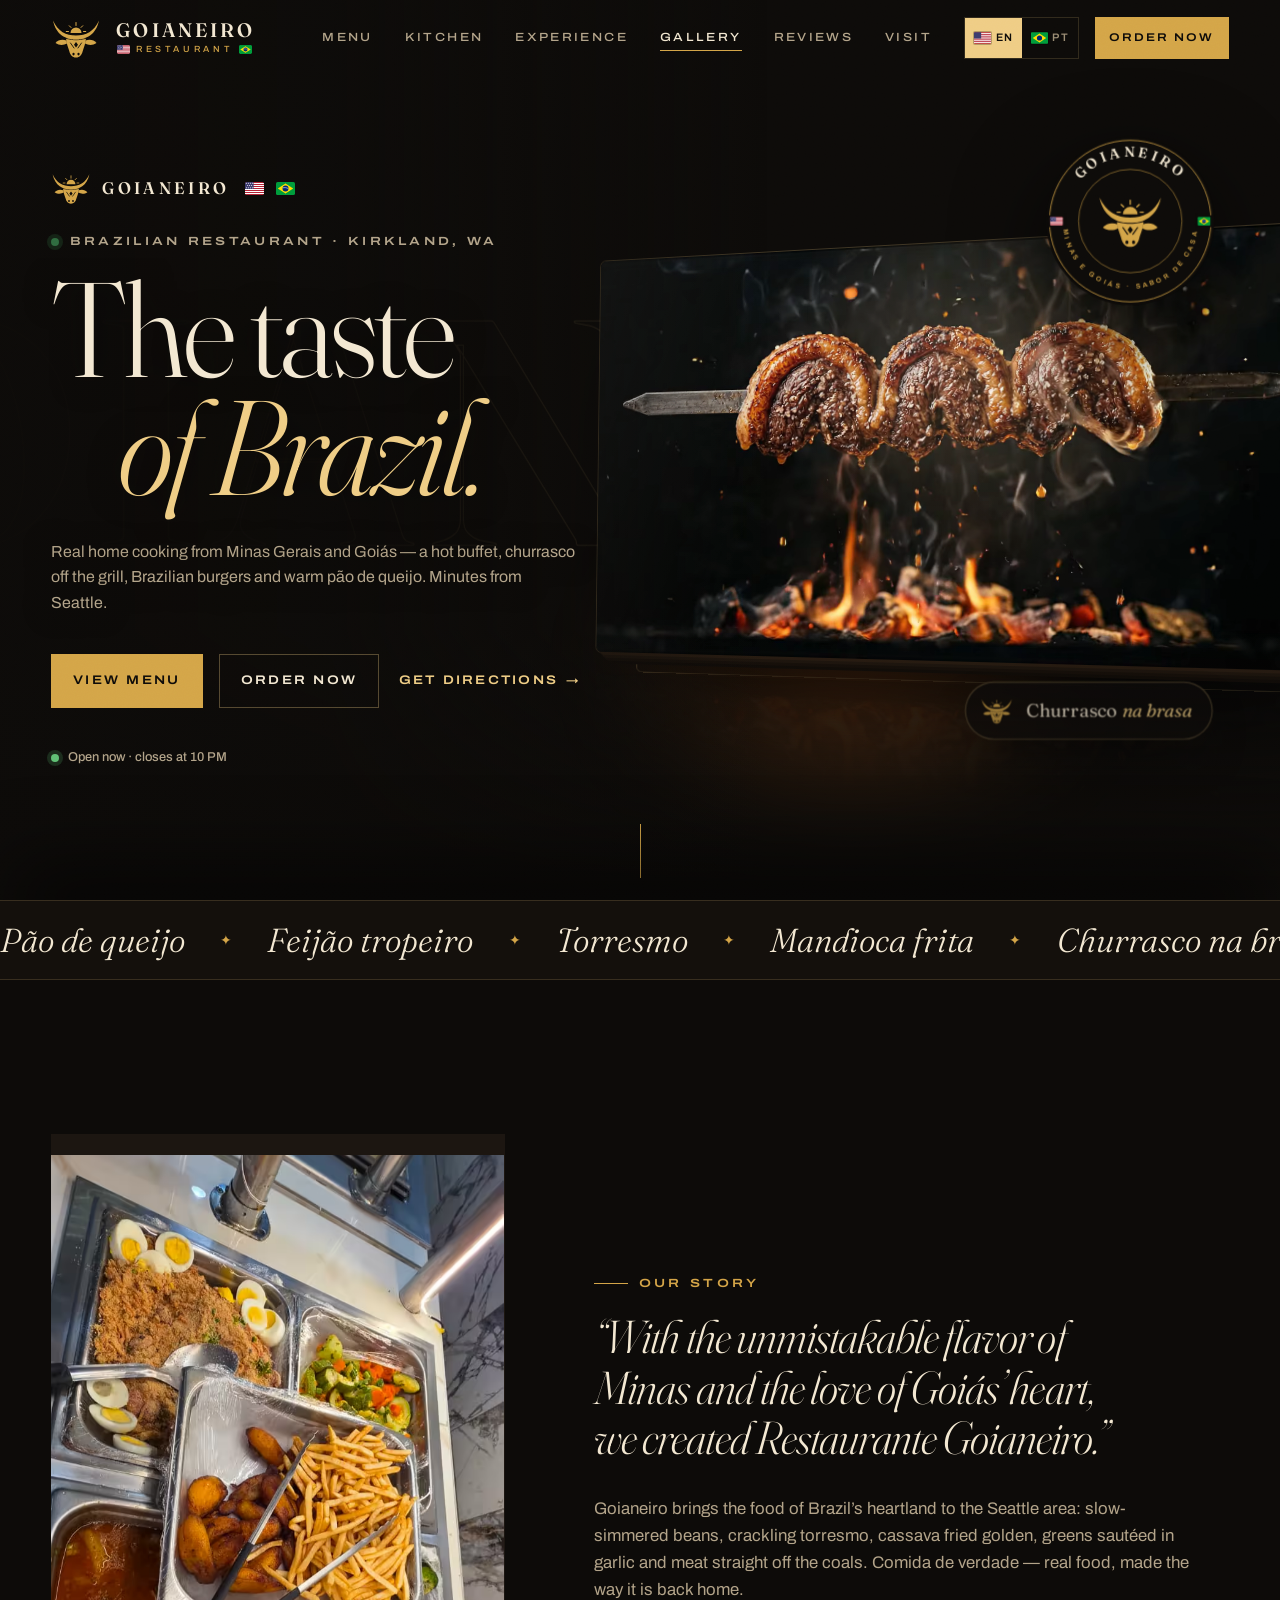
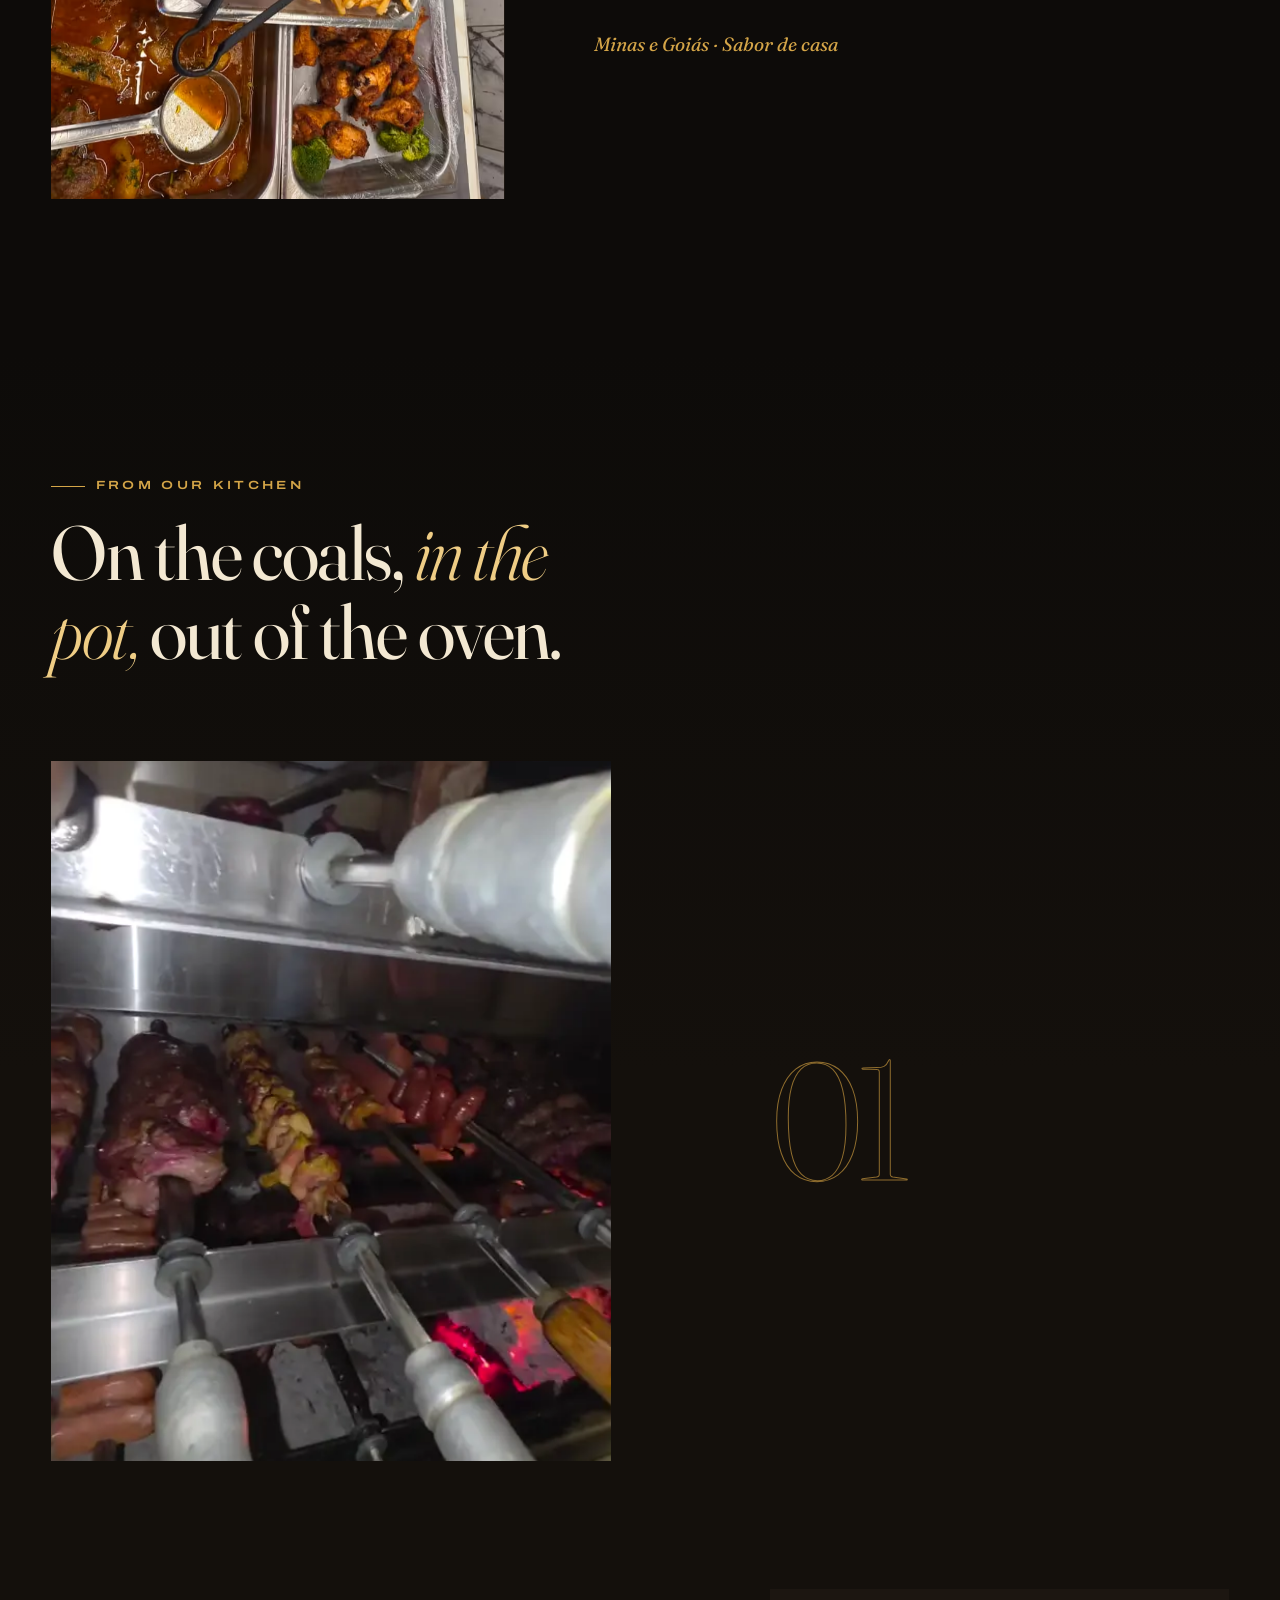
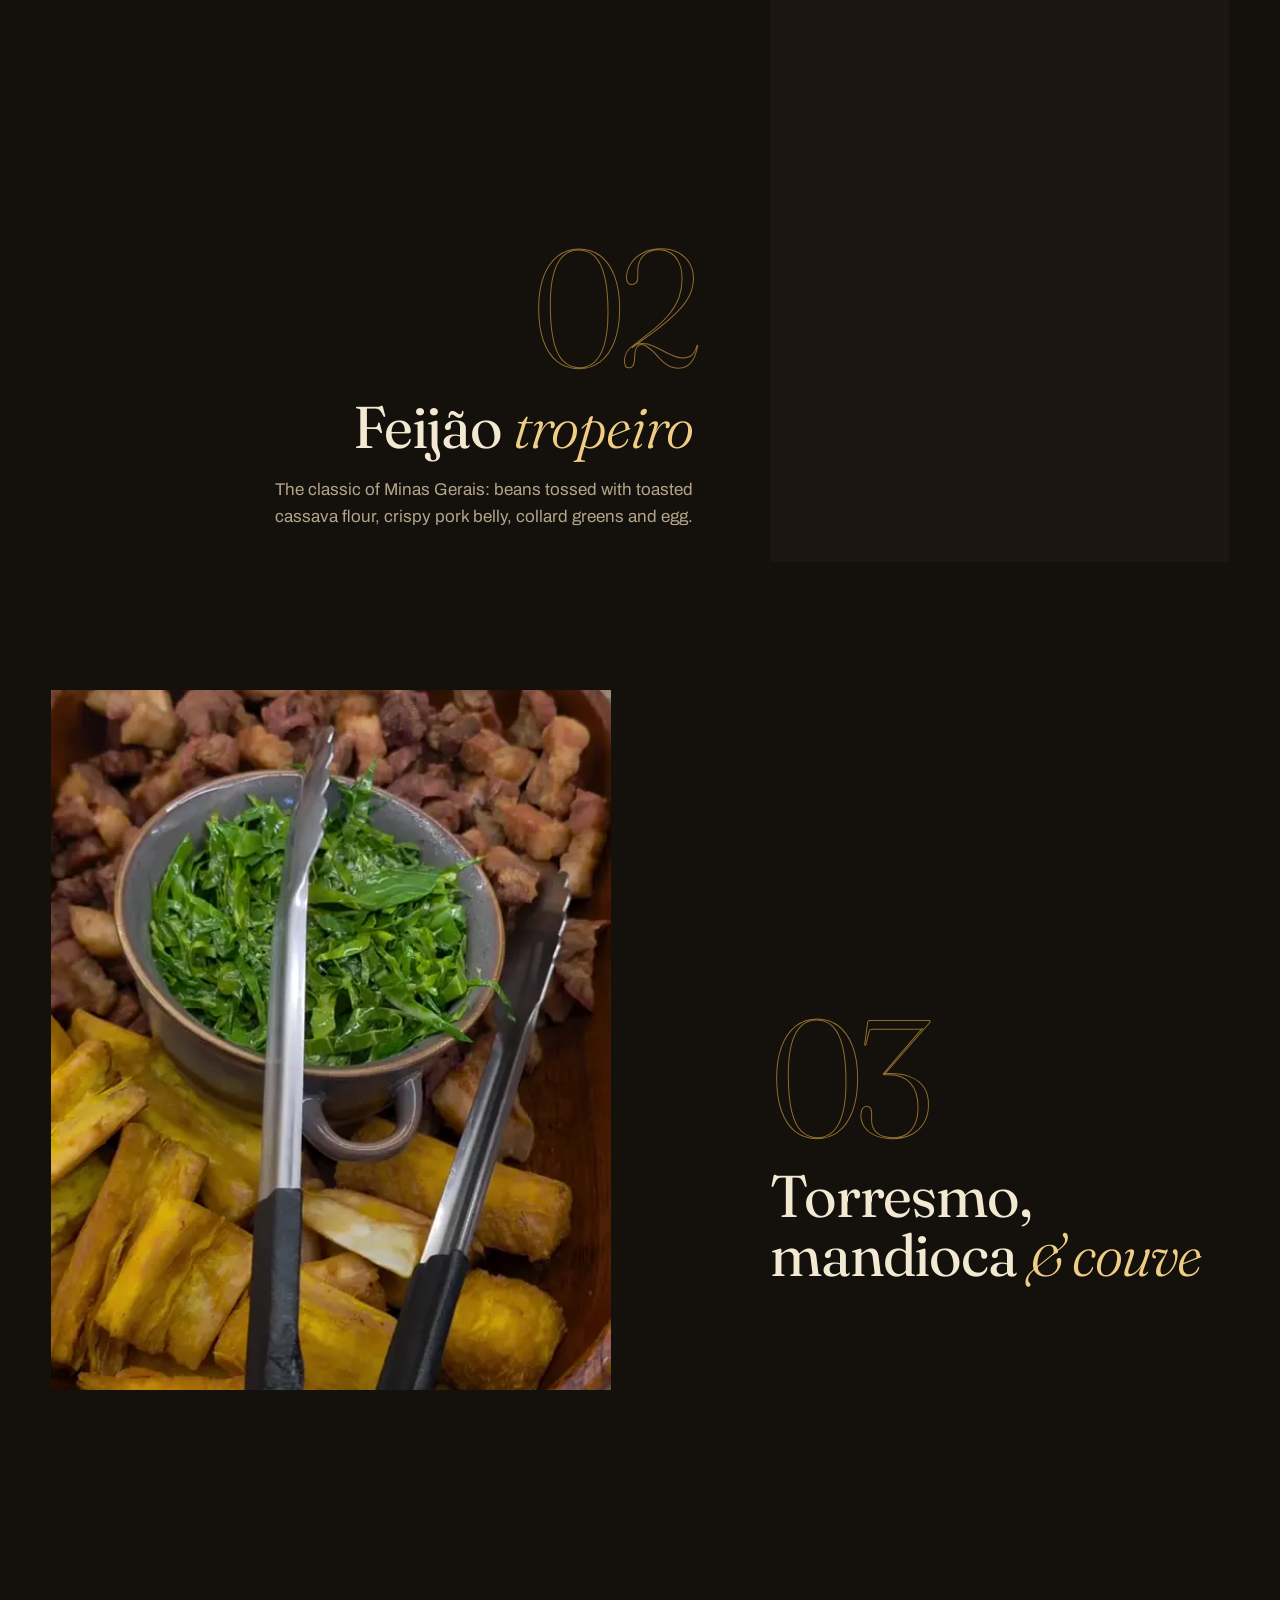
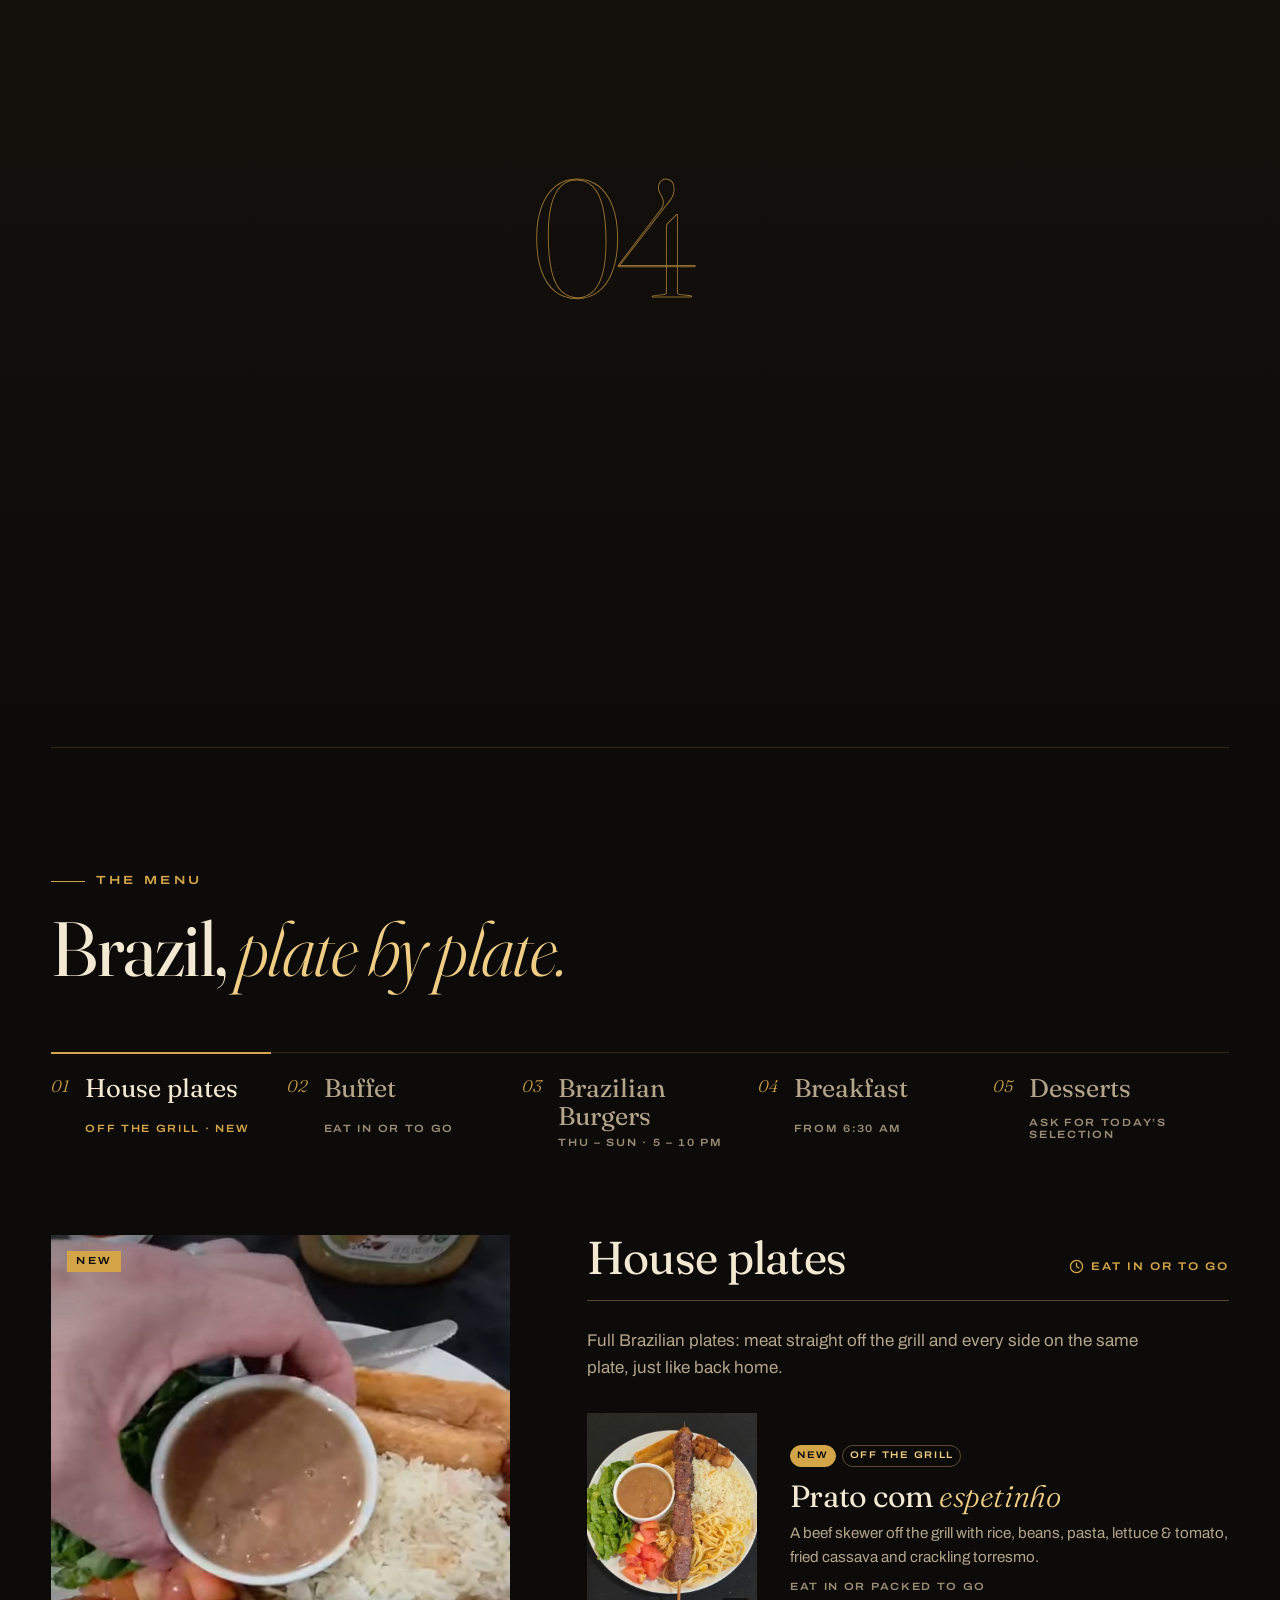
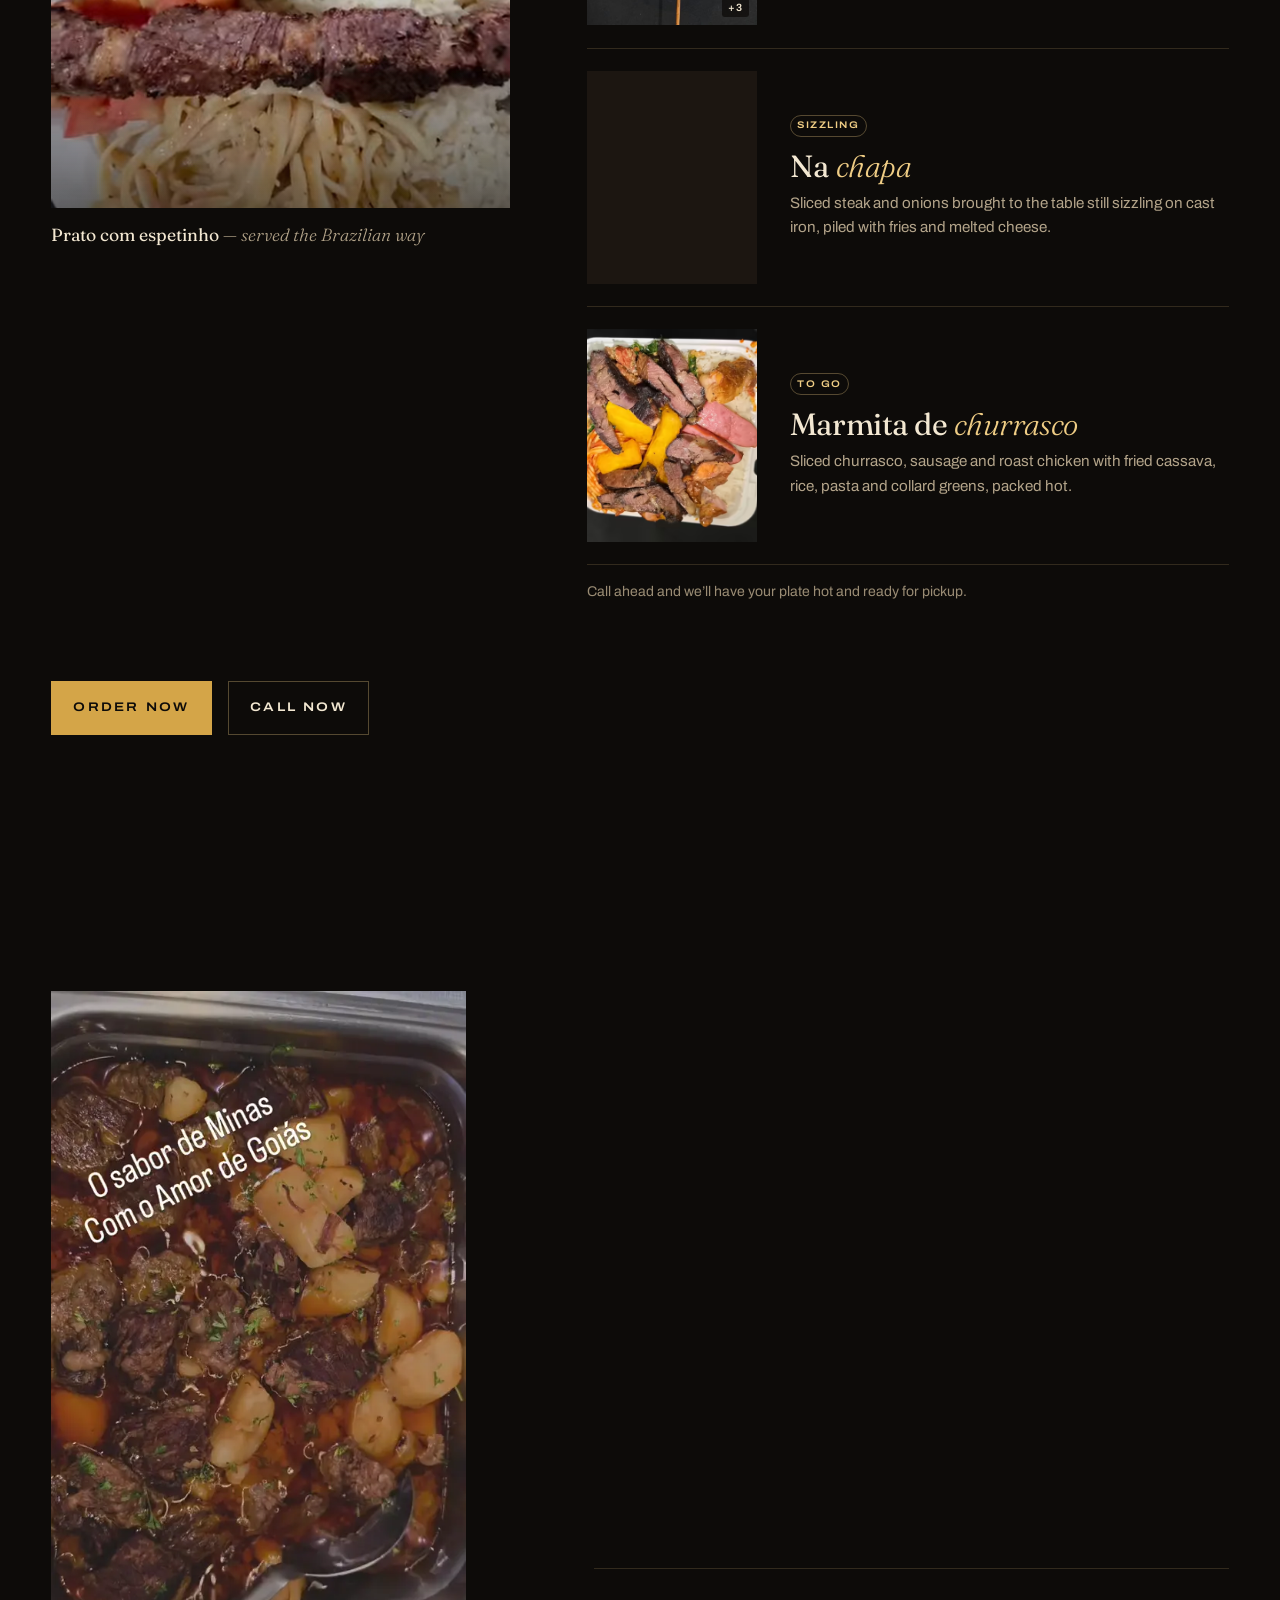
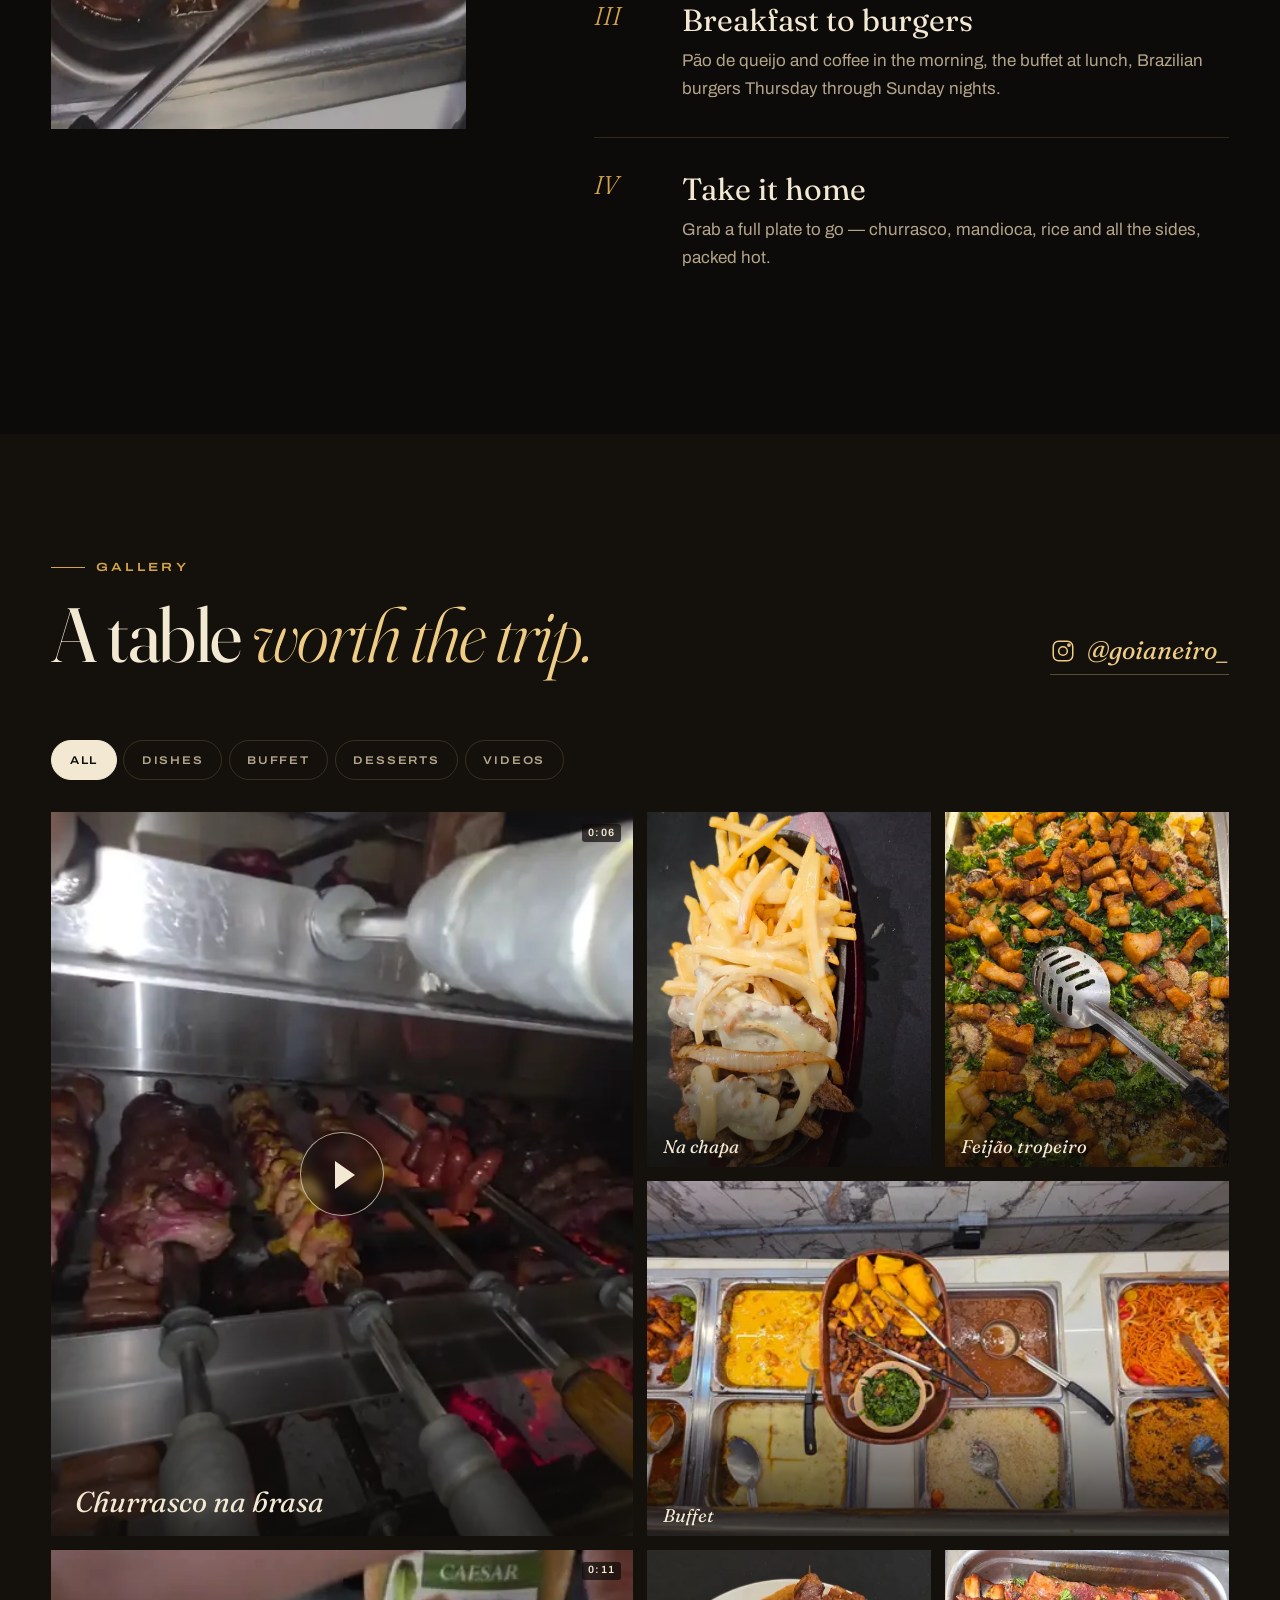
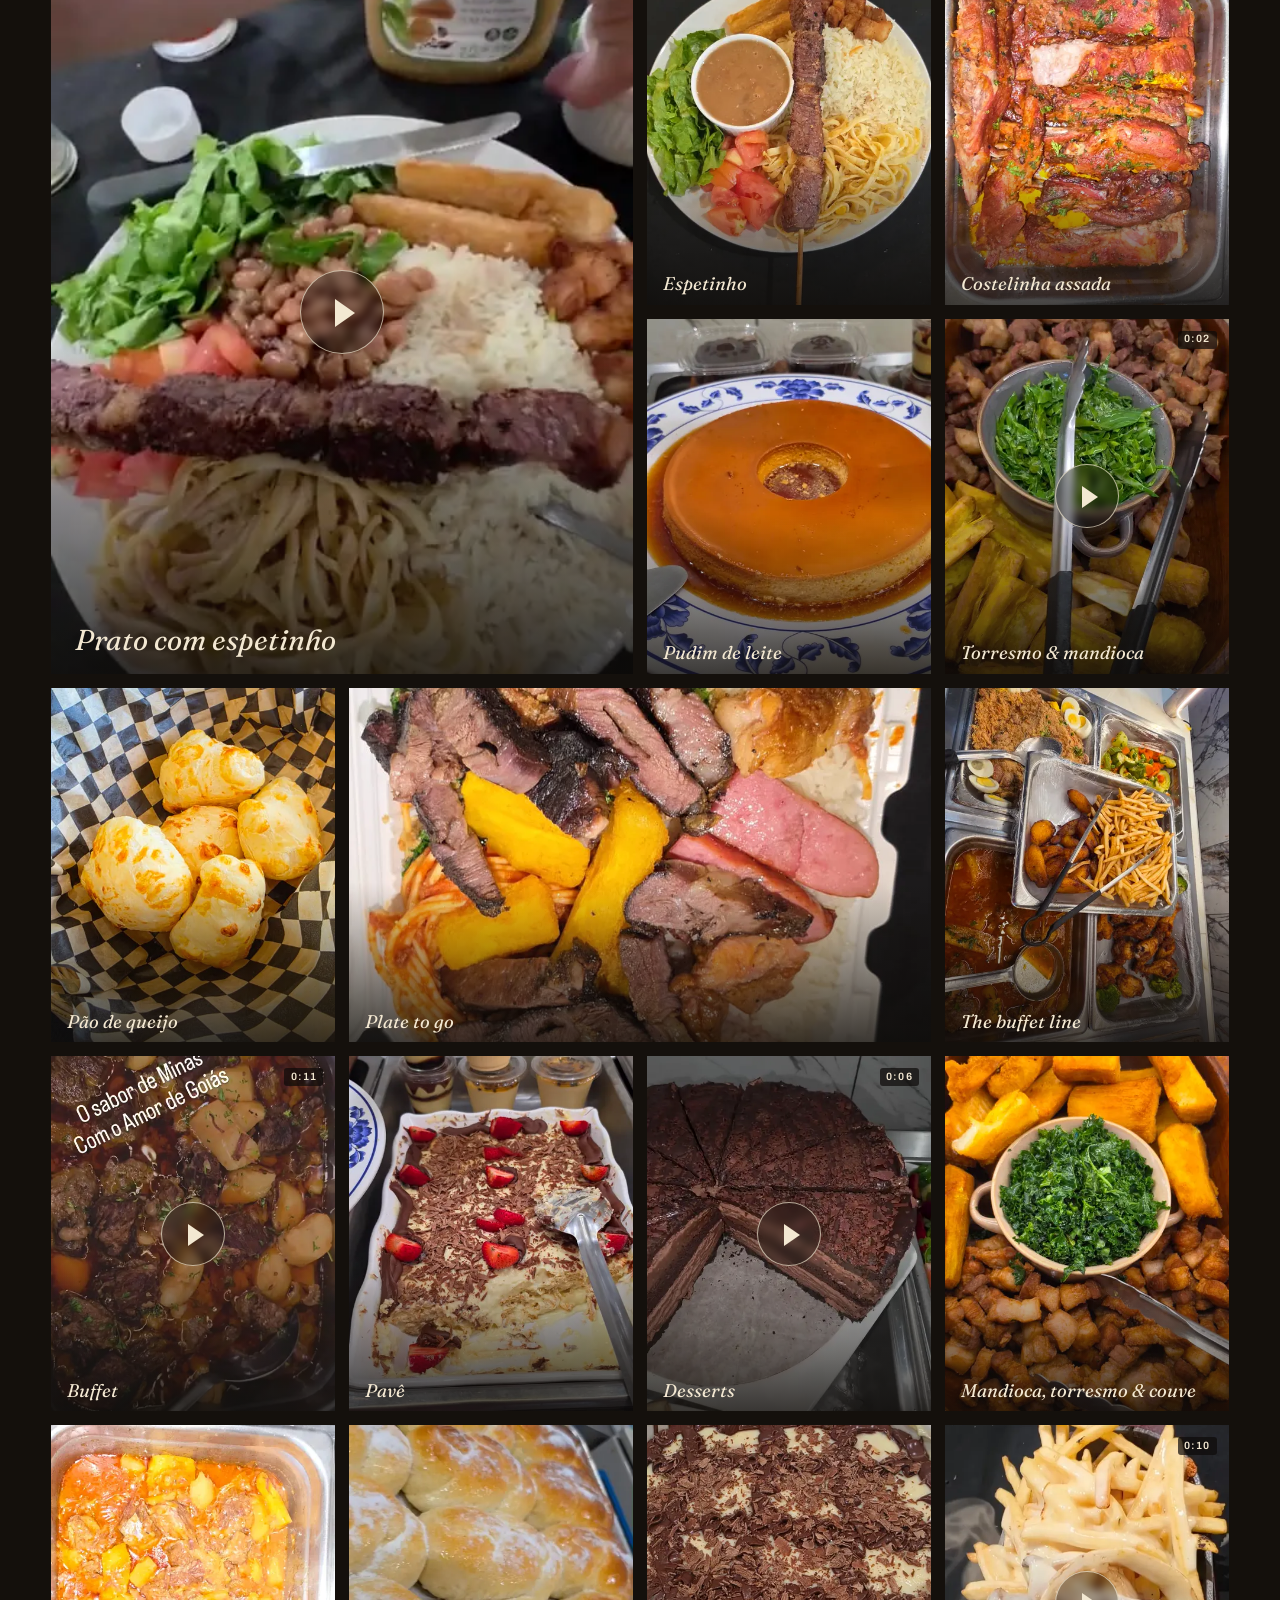
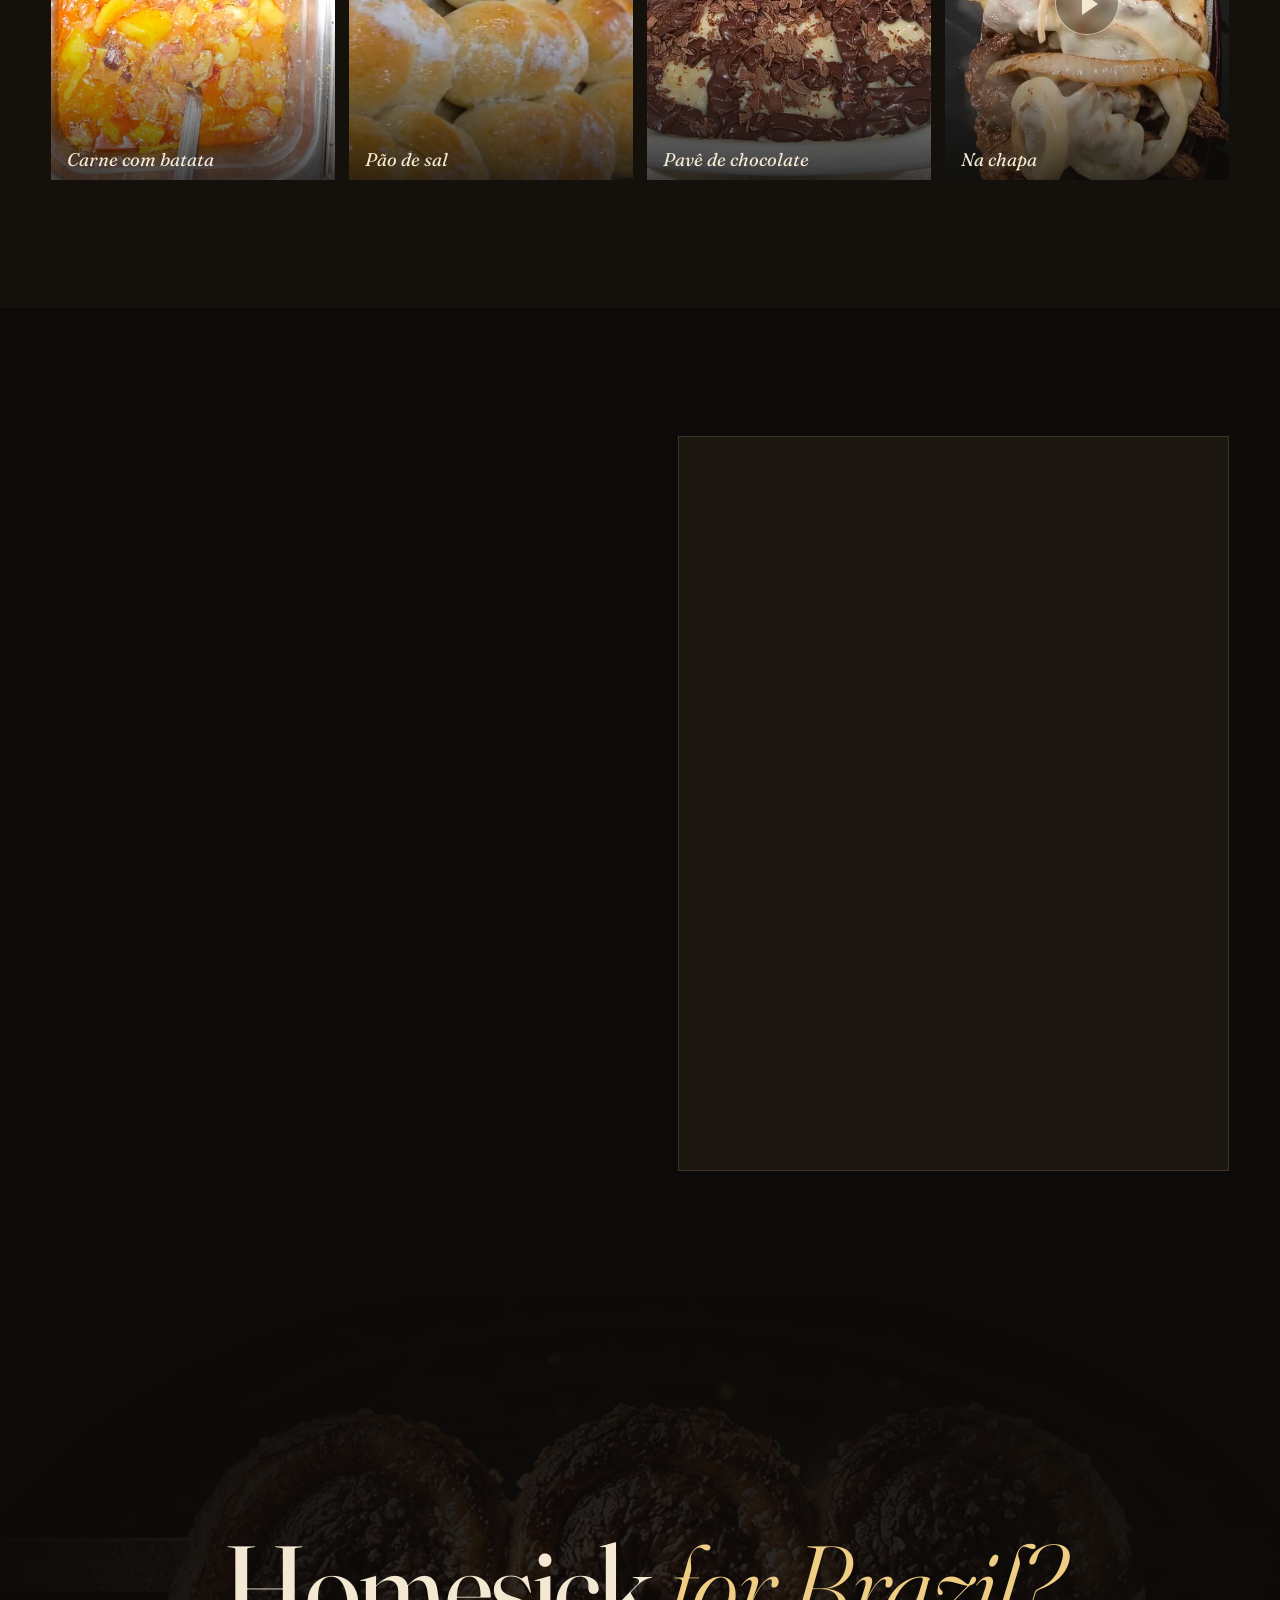
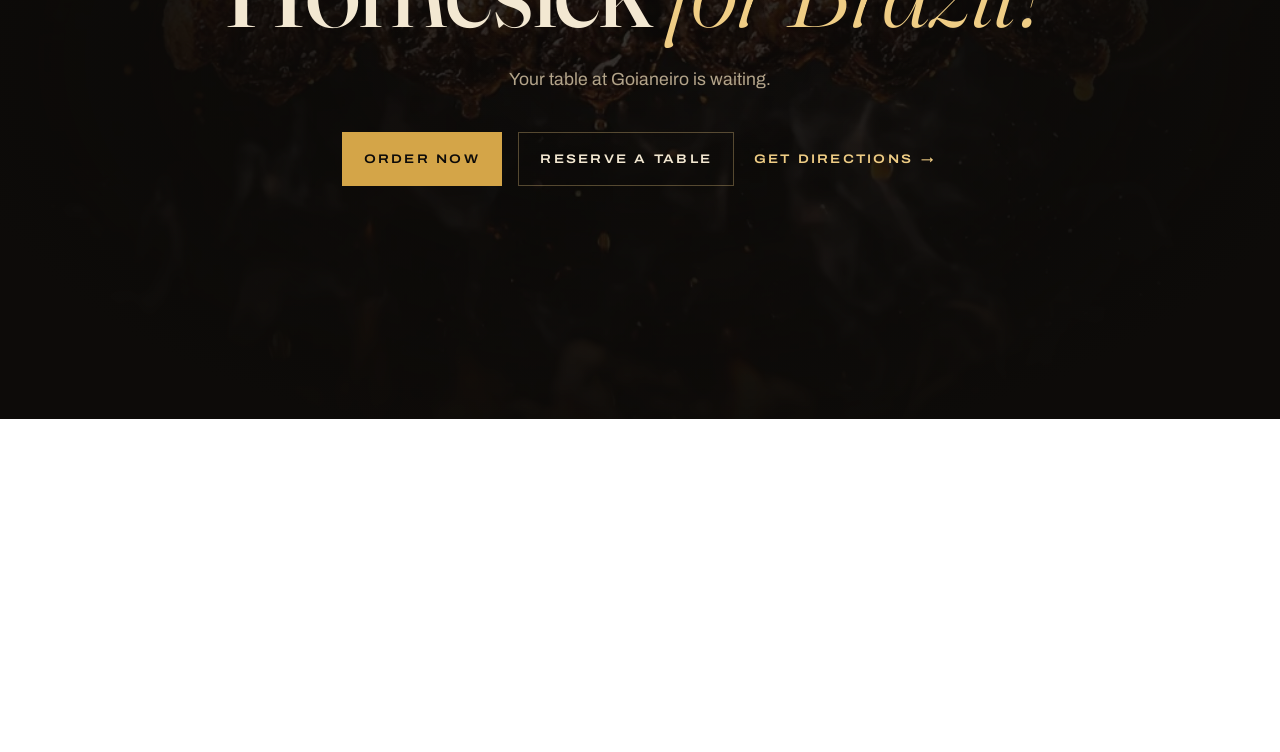
==== commit 8474f999: "Remove the wide takeout-box photo; show the marmita as a food-only crop The big 'plate to go' banner" ====
--- a/index.html
+++ b/index.html
@@ -34,7 +34,7 @@
 <link rel="stylesheet" href="https://fonts.googleapis.com/css2?family=Archivo:wdth,wght@62..125,400..700&family=Fraunces:ital,opsz,wght@0,9..144,300..700;1,9..144,300..700&display=swap">
 <link rel="preload" as="image" href="assets/video/hero-flow-poster.webp" type="image/webp" media="(min-width: 900px)">
 <link rel="preload" as="image" href="assets/video/hero-flow-m-poster.webp" type="image/webp" media="(max-width: 899px)">
-<link rel="stylesheet" href="assets/css/styles.css?v=20261011">
+<link rel="stylesheet" href="assets/css/styles.css?v=20261012">
 
 <script type="application/ld+json">
 {
@@ -430,11 +430,11 @@
             </div>
           </li>
           <li class="dcard">
-            <button type="button" class="dcard__media" data-type="image" data-full="assets/img/marmita-1600.webp" aria-label="View photo: Marmita de churrasco">
+            <button type="button" class="dcard__media" data-type="image" data-full="assets/img/marmita-food-820.webp" aria-label="View photo: Marmita de churrasco">
               <picture>
-            <source type="image/avif" srcset="assets/img/marmita-640.avif 640w, assets/img/marmita-1080.avif 1080w" sizes="(min-width: 900px) 170px, 120px">
-            <source type="image/webp" srcset="assets/img/marmita-640.webp 640w, assets/img/marmita-1080.webp 1080w" sizes="(min-width: 900px) 170px, 120px">
-            <img src="assets/img/marmita-640.jpg" width="640" height="296" loading="lazy" decoding="async"
+            <source type="image/avif" srcset="assets/img/marmita-food-480.avif 480w, assets/img/marmita-food-820.avif 820w" sizes="(min-width: 900px) 170px, 120px">
+            <source type="image/webp" srcset="assets/img/marmita-food-480.webp 480w, assets/img/marmita-food-820.webp 820w" sizes="(min-width: 900px) 170px, 120px">
+            <img src="assets/img/marmita-food-480.jpg" width="480" height="480" loading="lazy" decoding="async"
               alt="Takeout box packed with sliced churrasco, sausage, chicken, fried cassava, rice, pasta and collard greens" data-i18n-attr="alt:altMarmita">
           </picture>
             </button>
@@ -730,15 +730,6 @@
       </li>
     </ol>
   </div>
-  <figure class="experience__plate" data-reveal="clip">
-    <picture>
-      <source type="image/avif" srcset="assets/img/marmita-640.avif 640w, assets/img/marmita-1080.avif 1080w, assets/img/marmita-1600.avif 1600w" sizes="(min-width: 900px) 60vw, 100vw">
-      <source type="image/webp" srcset="assets/img/marmita-640.webp 640w, assets/img/marmita-1080.webp 1080w, assets/img/marmita-1600.webp 1600w" sizes="(min-width: 900px) 60vw, 100vw">
-      <img src="assets/img/marmita-1080.jpg" width="1600" height="739" loading="lazy" decoding="async" data-parallax="0.05"
-        alt="Takeout box packed with sliced churrasco, sausage, chicken, fried cassava, rice, pasta and collard greens" data-i18n-attr="alt:altMarmita">
-    </picture>
-    <figcaption data-i18n="marmitaCap">A Goianeiro plate to go.</figcaption>
-  </figure>
 </section>
 
 <!-- ================= GALLERY ================= -->
@@ -805,8 +796,8 @@
       <img src="assets/img/pao-de-queijo-480.webp" width="480" height="1039" loading="lazy" decoding="async" alt="Basket of pão de queijo">
       <span class="tile__cap">Pão de queijo</span>
     </button>
-    <button class="tile tile--wide" data-type="image" data-cat="dishes" data-full="assets/img/marmita-1600.webp" aria-label="Plate to go">
-      <img src="assets/img/marmita-640.webp" width="640" height="296" loading="lazy" decoding="async" alt="Takeout plate with churrasco, cassava, rice and sides">
+    <button class="tile tile--wide" data-type="image" data-cat="dishes" data-full="assets/img/marmita-food-820.webp" aria-label="Plate to go">
+      <img src="assets/img/marmita-food-820.webp" width="820" height="820" loading="lazy" decoding="async" alt="Takeout plate with churrasco, cassava, rice and sides">
       <span class="tile__cap" data-i18n="gMarmita">Plate to go</span>
     </button>
     <button class="tile" data-type="image" data-cat="buffet" data-full="assets/img/buffet-line-739.webp" aria-label="The buffet line">
@@ -1014,6 +1005,6 @@
   <p class="lightbox__count" data-lb-count></p>
 </dialog>
 
-<script src="assets/js/main.js?v=20261011" defer></script>
+<script src="assets/js/main.js?v=20261012" defer></script>
 </body>
 </html>
--- a/assets/css/styles.css
+++ b/assets/css/styles.css
@@ -471,10 +471,6 @@
 .reasons__n { font: 300 italic 1.6rem/1 var(--f-display); color: var(--gold); }
 .reasons h3 { font: 400 clamp(1.5rem, 2.4vw, 2.1rem)/1.1 var(--f-display); margin: 0 0 .6rem; }
 .reasons p { margin: 0; color: var(--muted); max-width: 32em; }
-.experience__plate { grid-column: 1 / -1; margin: clamp(2rem, 6vw, 5rem) 0 0 auto; width: min(100%, 980px); }
-.experience__plate picture { display: block; aspect-ratio: 16 / 8; overflow: hidden; }
-.experience__plate img { width: 100%; height: 118%; object-fit: cover; margin-top: -4%; }
-.experience__plate figcaption { margin-top: 1rem; font: italic 300 1.1rem/1 var(--f-display); color: var(--muted); text-align: right; }
 
 /* ---------- gallery: curated grid + filters ---------- */
 .gallery { padding: clamp(5rem, 10vw, 9rem) 0; background: var(--ink-2); }
@@ -678,7 +674,6 @@
   .gfilter button { flex: none; }
   .tile__cap { font-size: 1rem; left: 12px; bottom: 10px; }
   .experience__sticky .frame { position: relative; top: 0; aspect-ratio: 4 / 5; }
-  .experience__plate picture { aspect-ratio: 4 / 3; }
 
   .tile__play { width: 52px; height: 52px; margin: -26px 0 0 -26px; }
   .tile__play::after { left: 21px; top: 16px; border-left-width: 13px; border-block-width: 10px; }
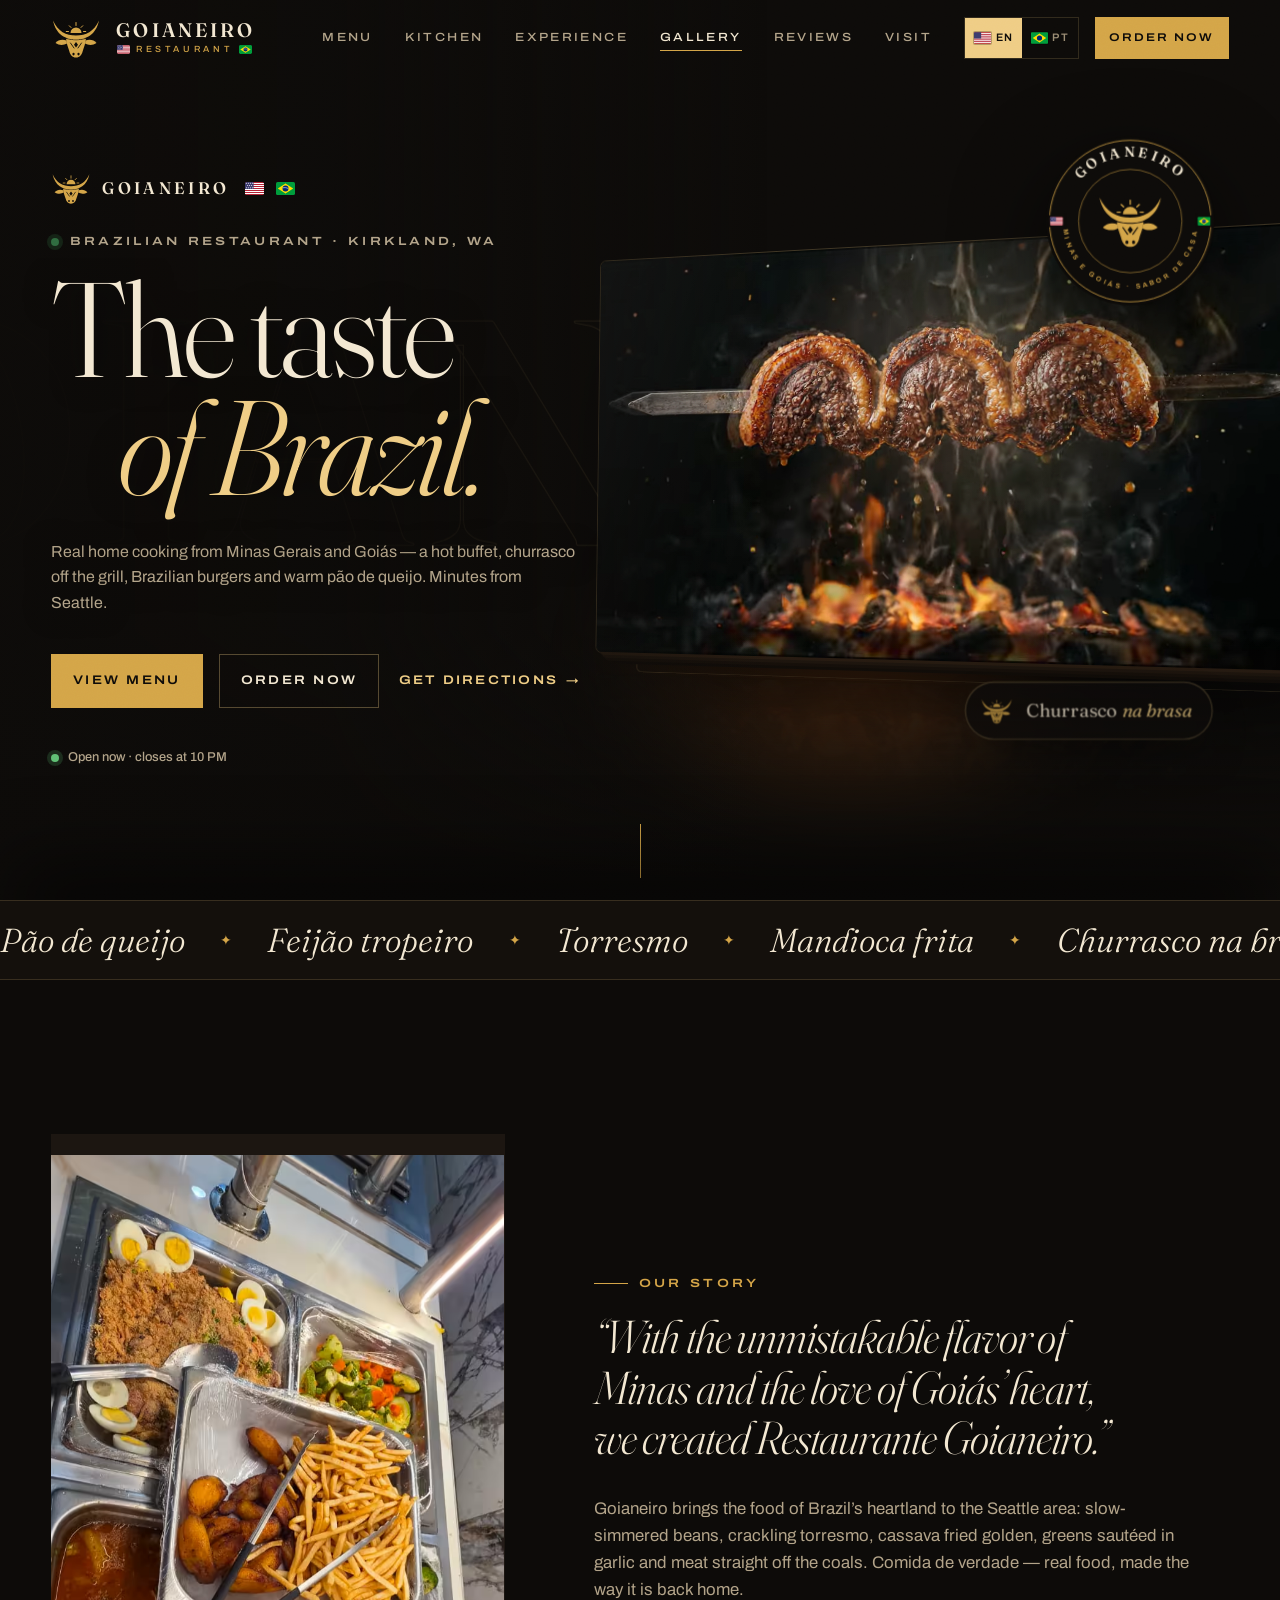
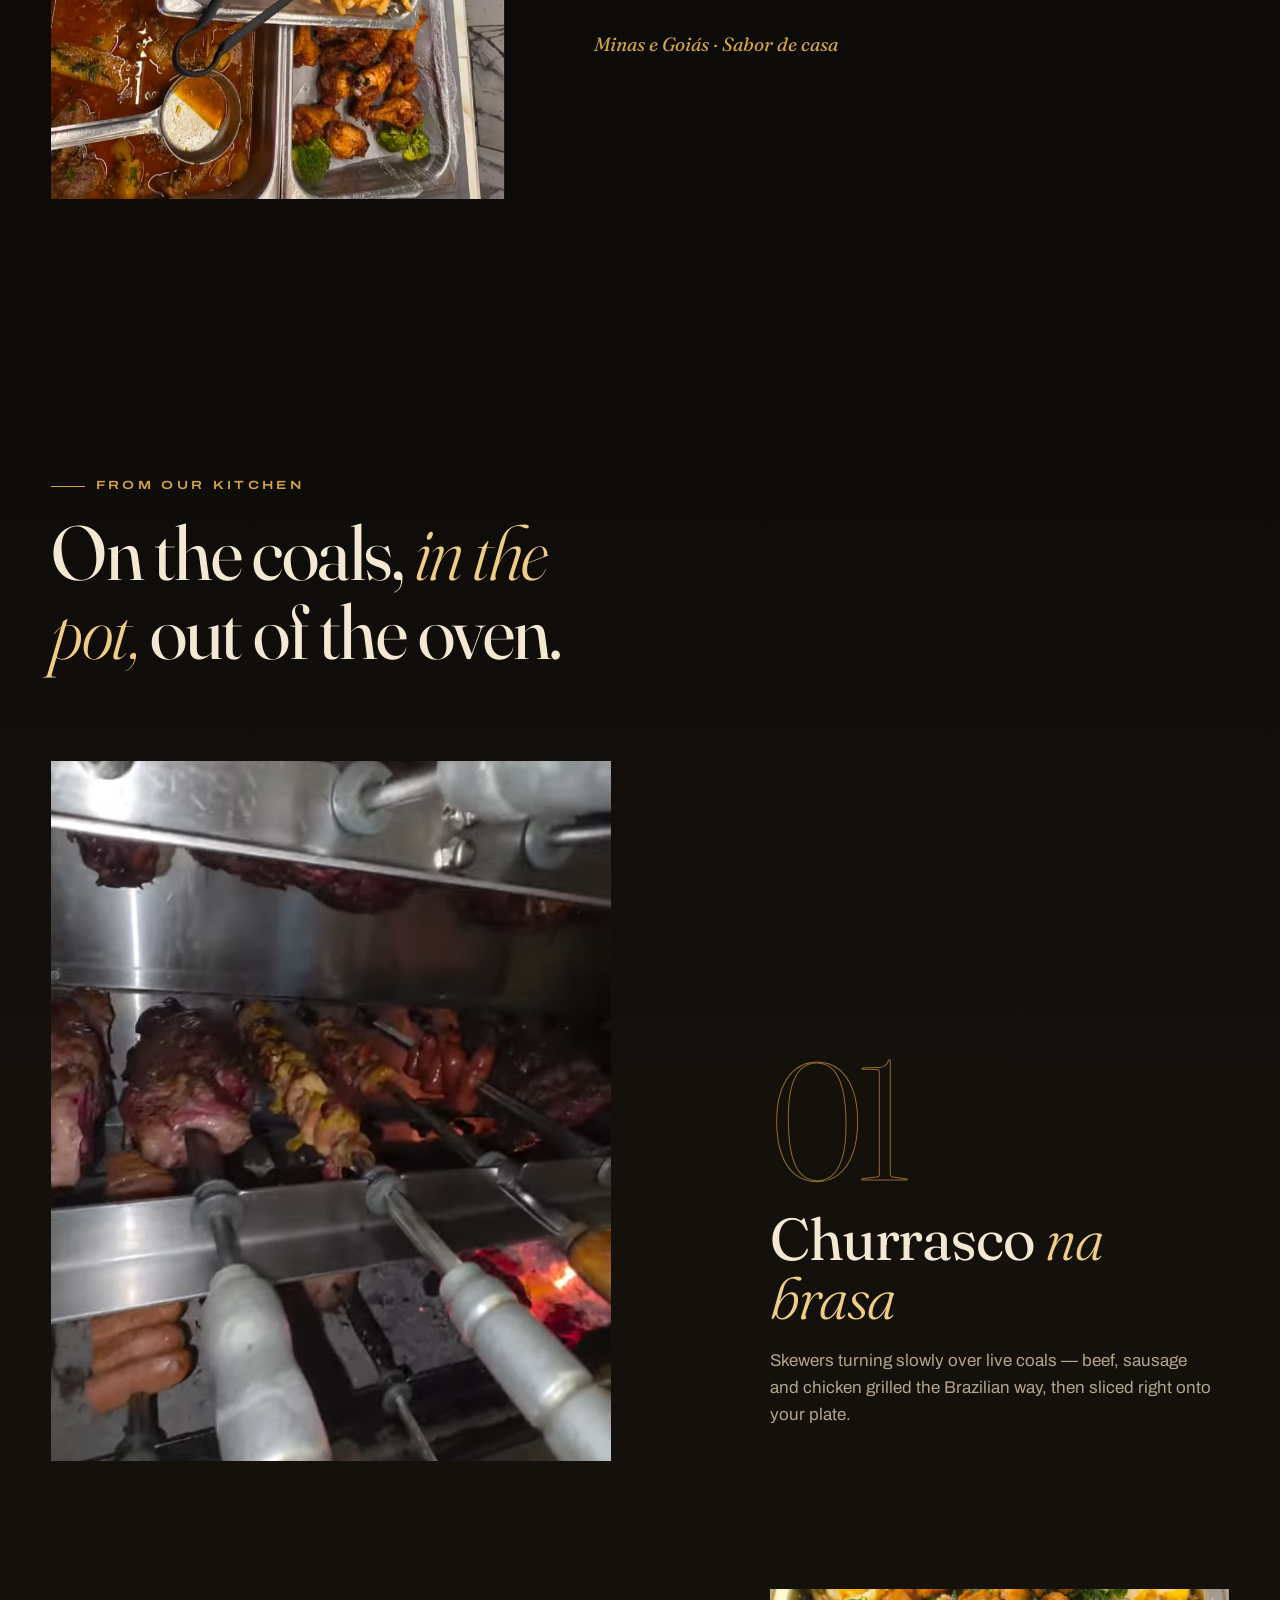
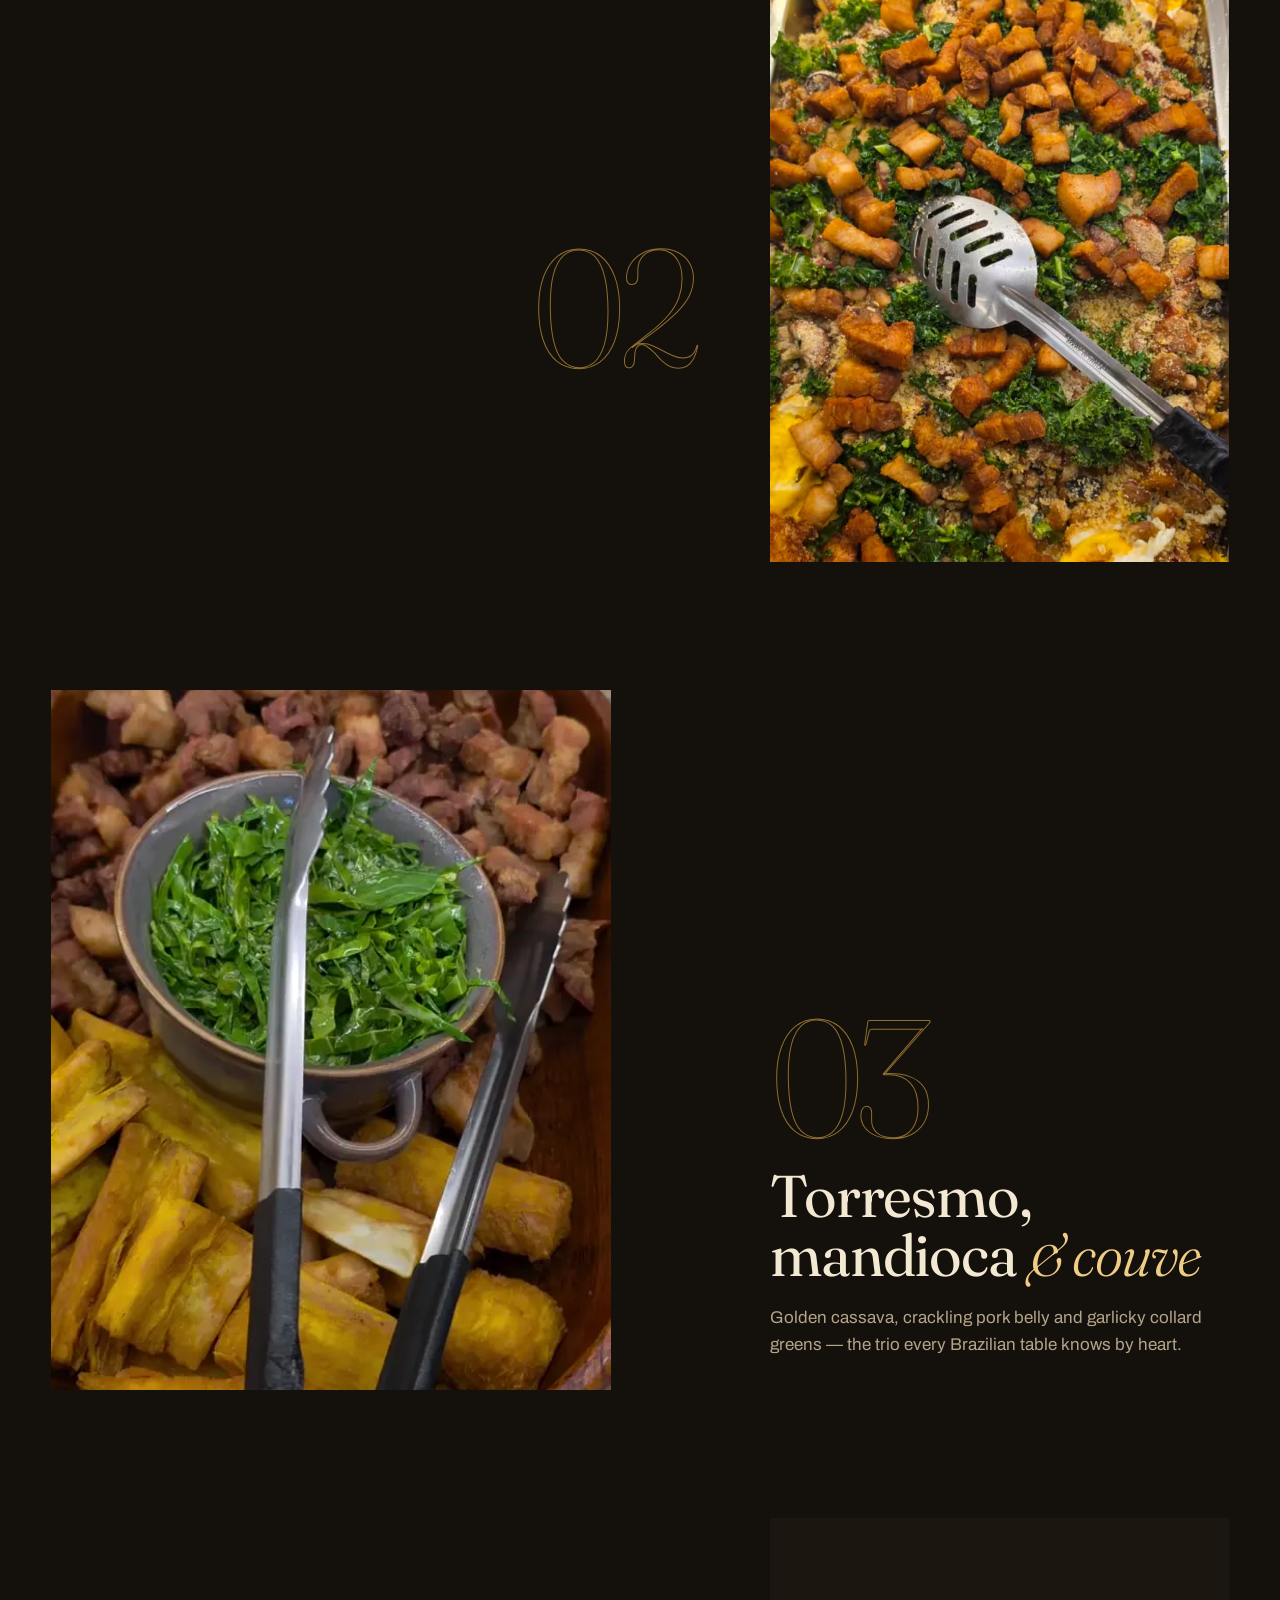
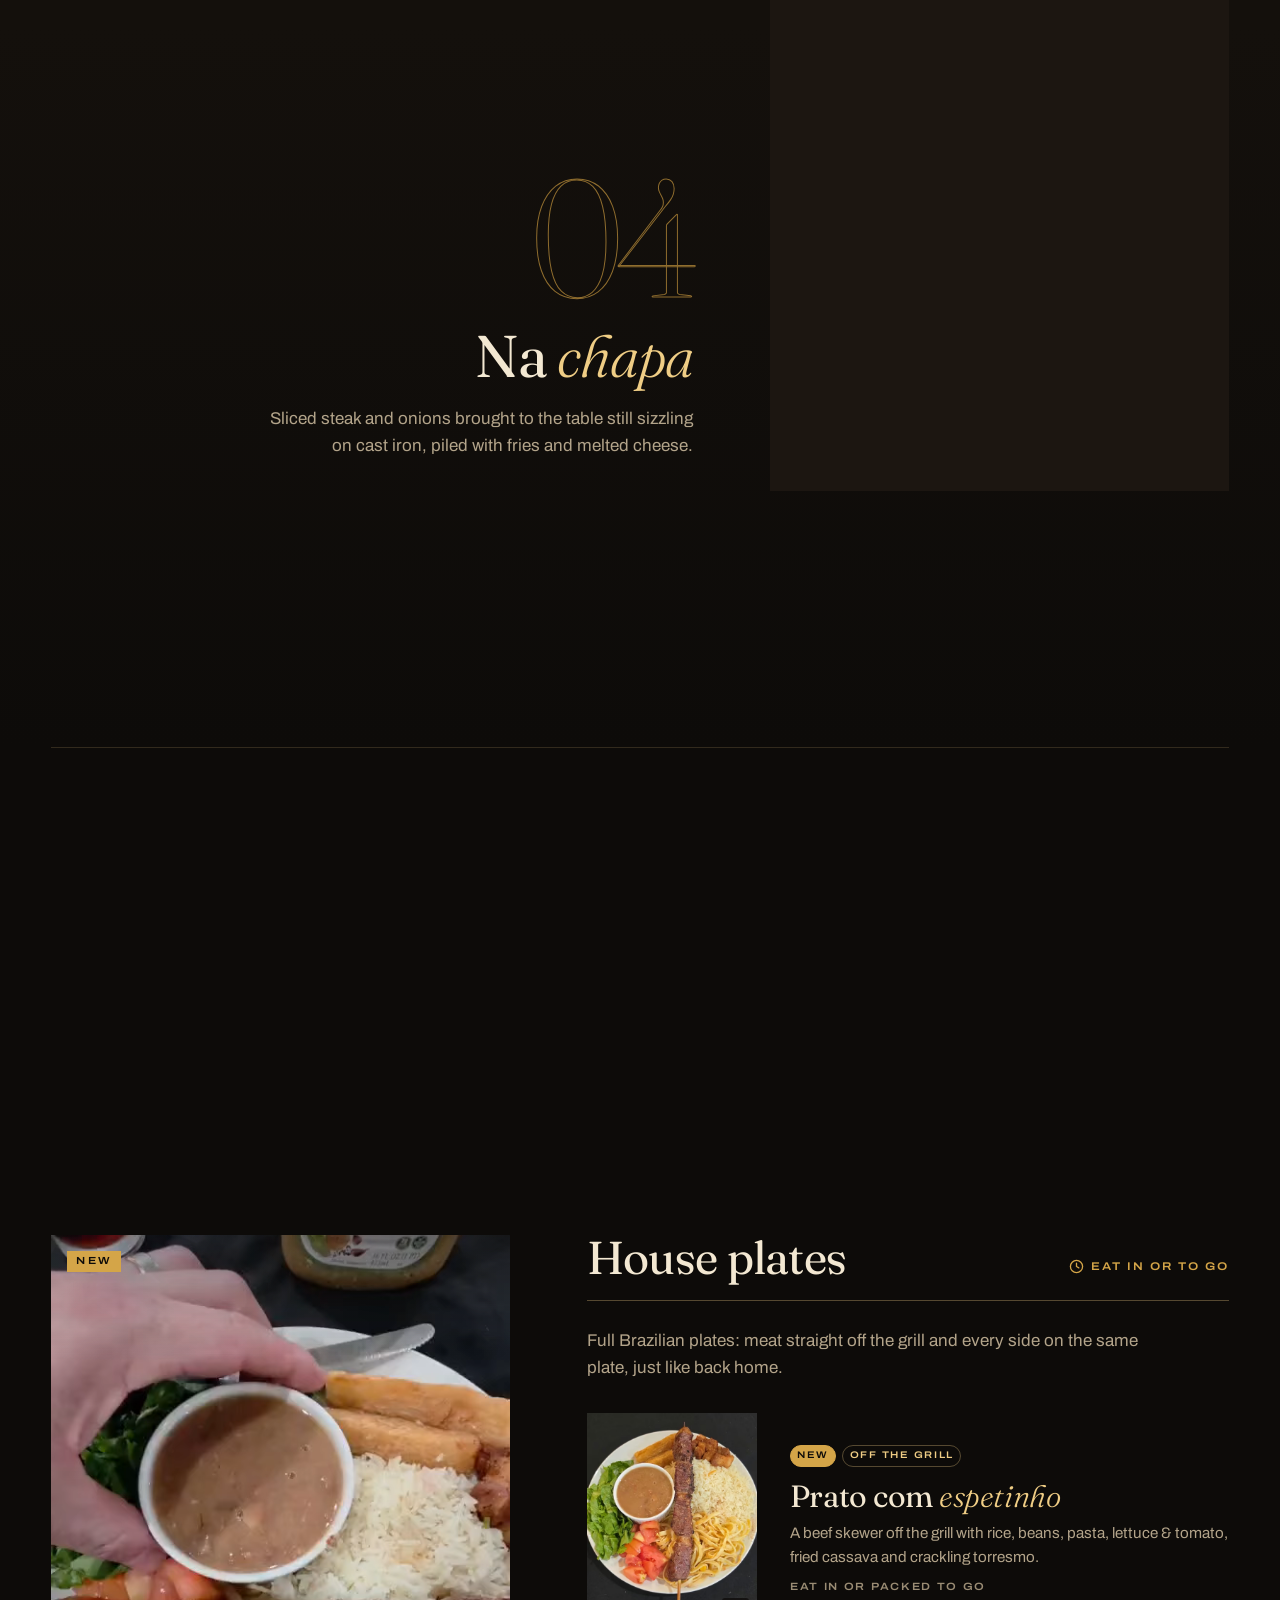
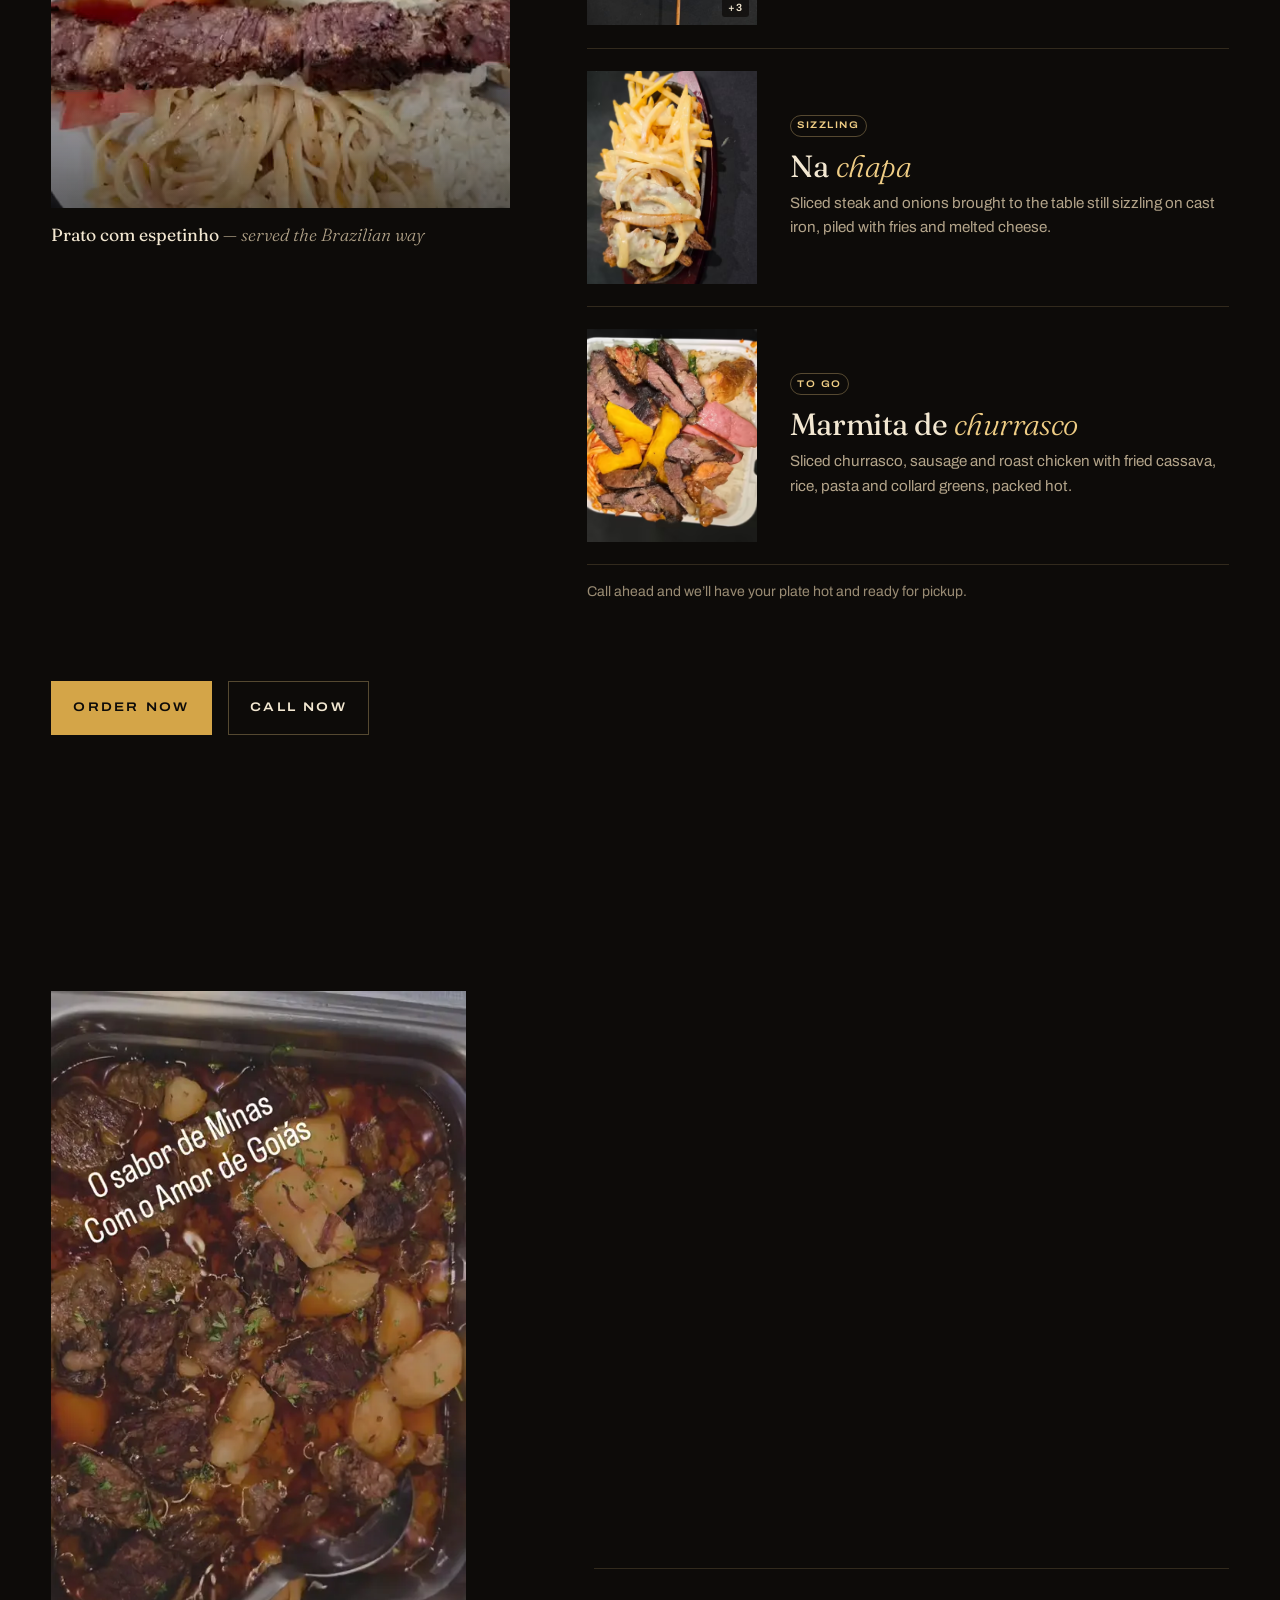
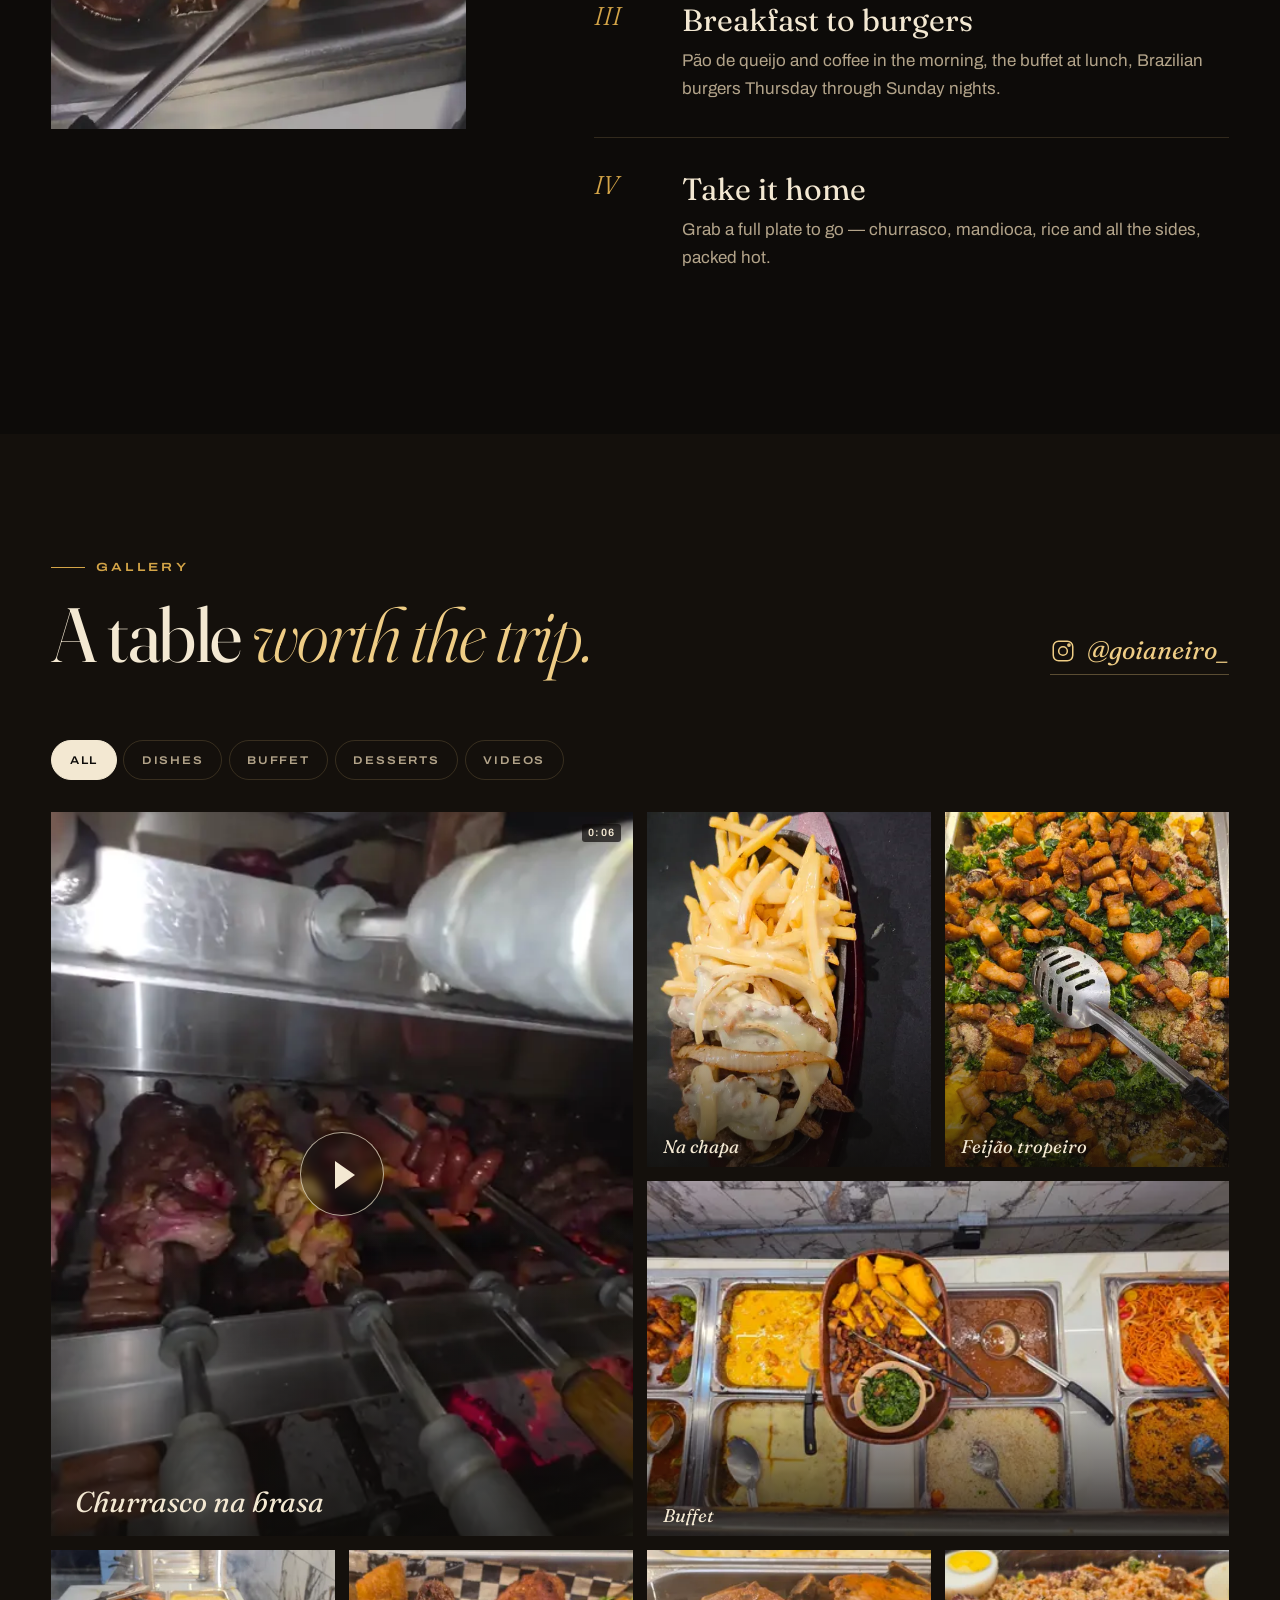
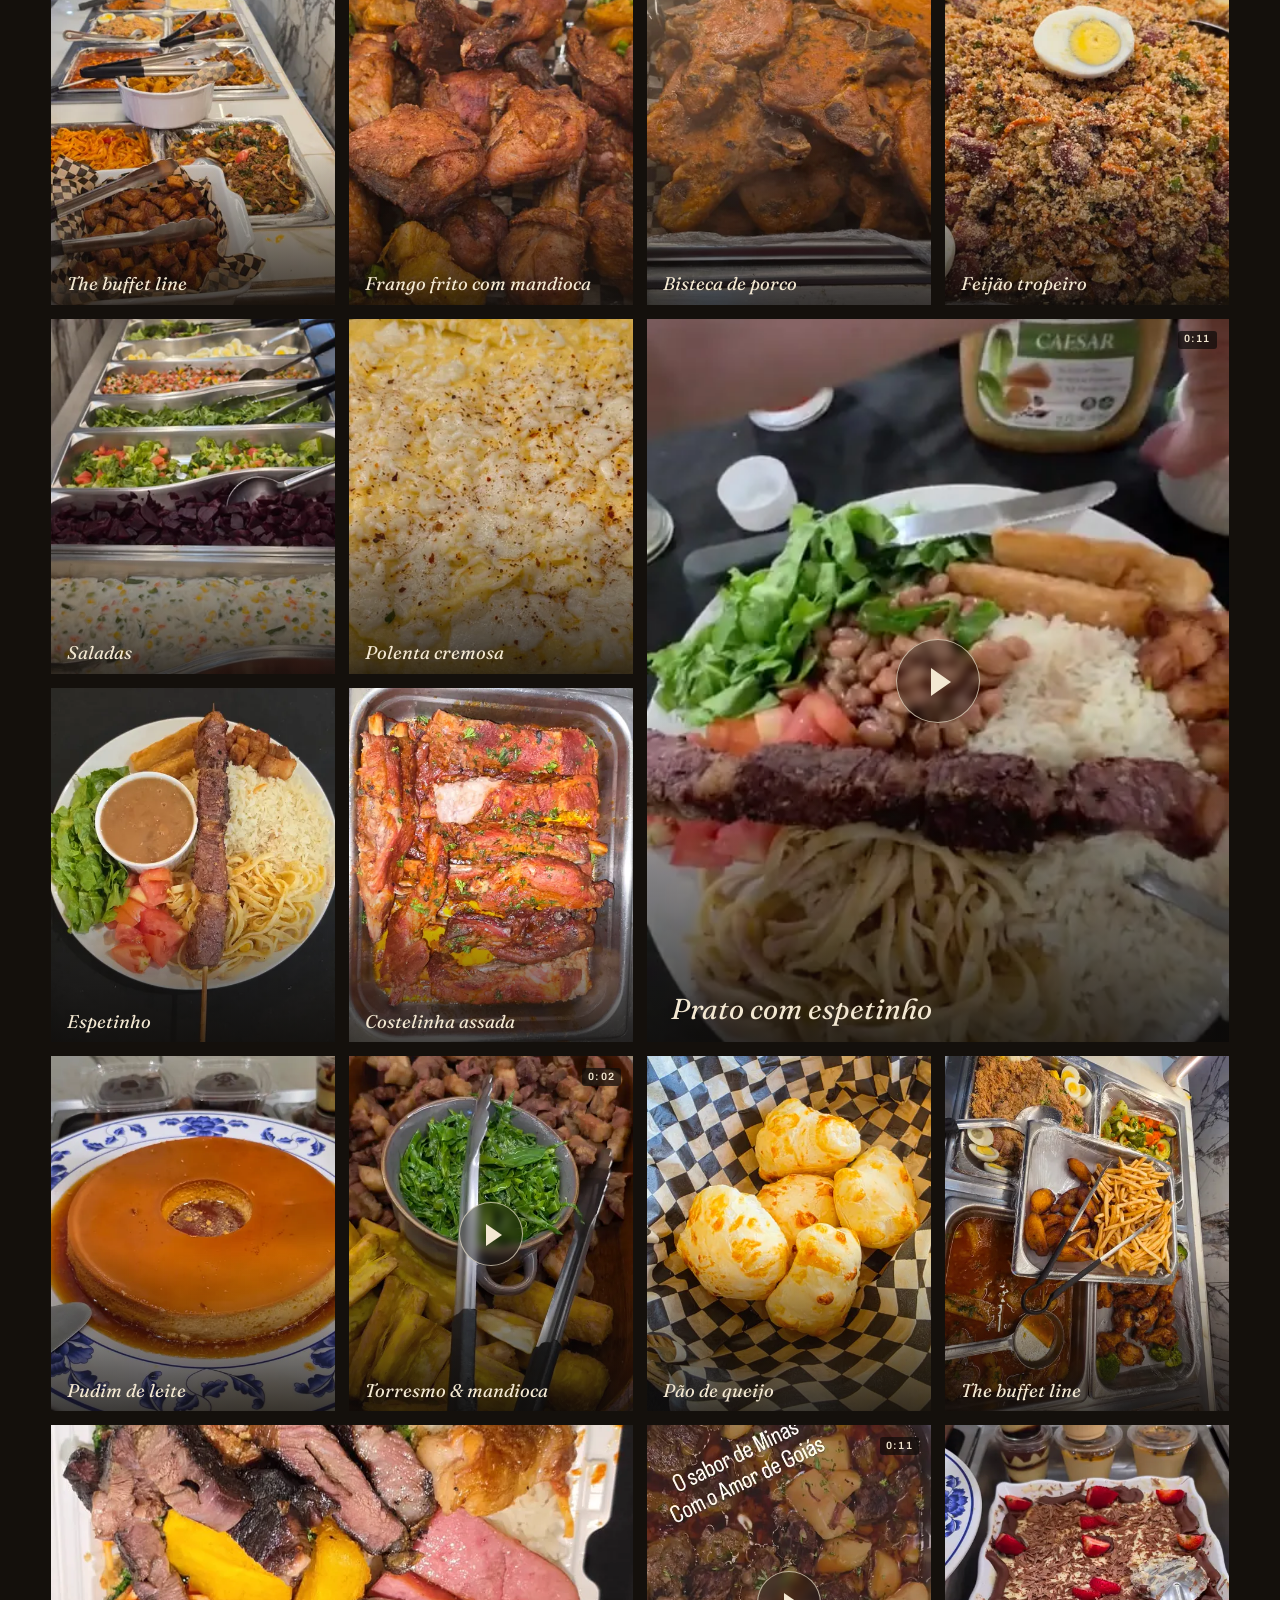
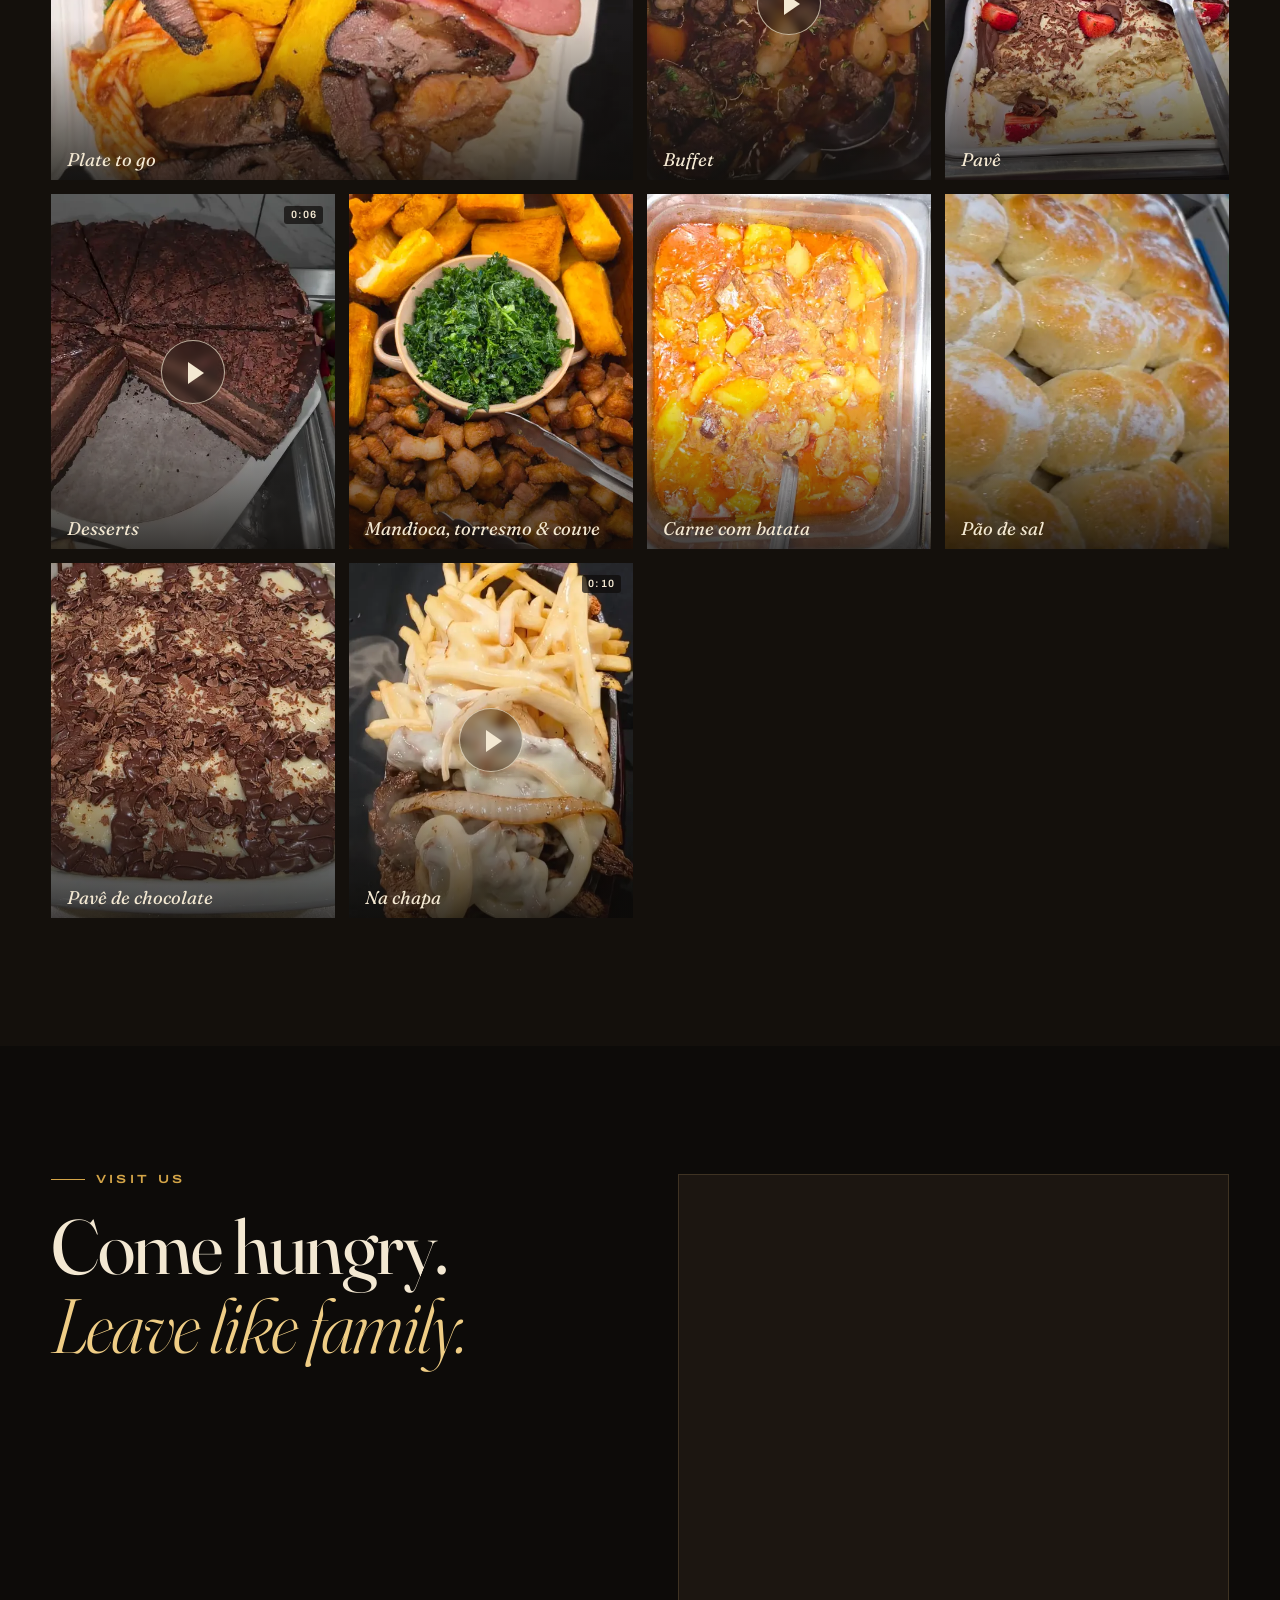
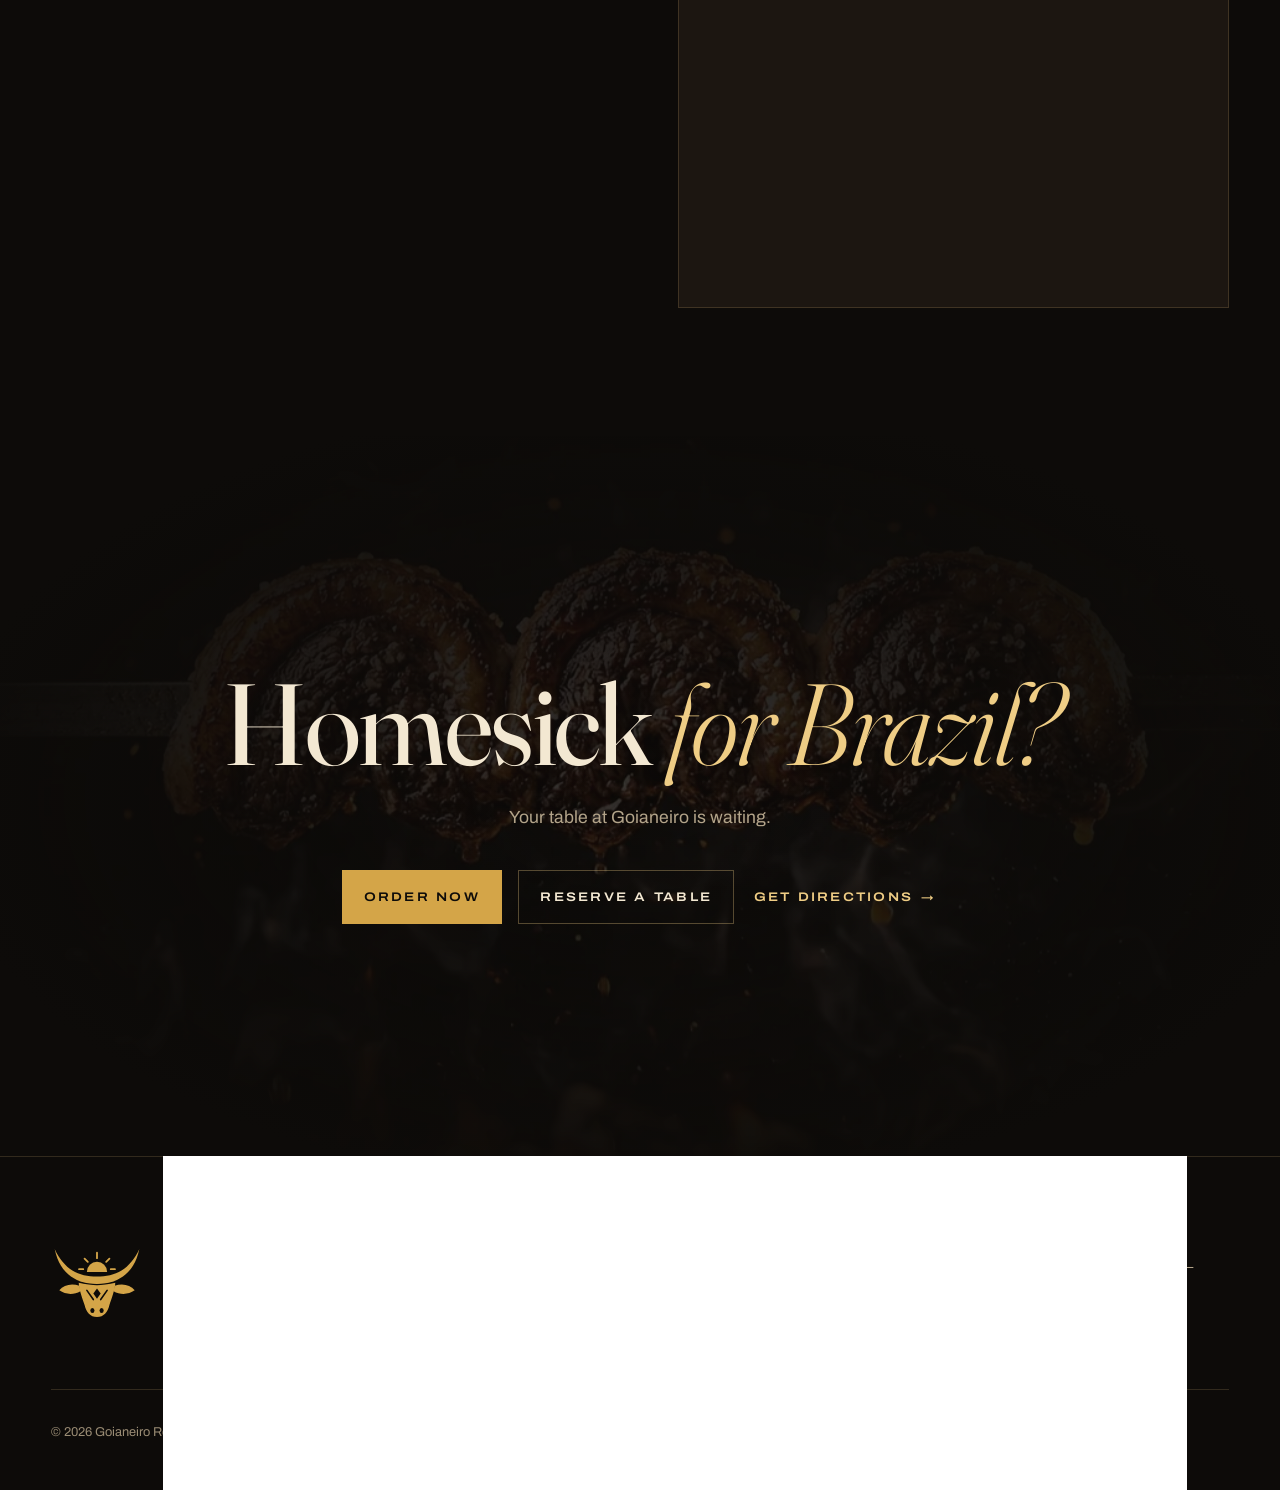
==== commit 4e9d5a96: "Buffet tab: one real photo per dish, grouped and translated New photos from 13 Oct: torresmo, mandio" ====
--- a/index.html
+++ b/index.html
@@ -34,7 +34,7 @@
 <link rel="stylesheet" href="https://fonts.googleapis.com/css2?family=Archivo:wdth,wght@62..125,400..700&family=Fraunces:ital,opsz,wght@0,9..144,300..700;1,9..144,300..700&display=swap">
 <link rel="preload" as="image" href="assets/video/hero-flow-poster.webp" type="image/webp" media="(min-width: 900px)">
 <link rel="preload" as="image" href="assets/video/hero-flow-m-poster.webp" type="image/webp" media="(max-width: 899px)">
-<link rel="stylesheet" href="assets/css/styles.css?v=20261012">
+<link rel="stylesheet" href="assets/css/styles.css?v=20261013">
 
 <script type="application/ld+json">
 {
@@ -455,10 +455,10 @@
     <div class="mpanel">
       <figure class="mpanel__media">
         <picture>
-          <source type="image/avif" srcset="assets/img/buffet-overhead-640.avif 640w, assets/img/buffet-overhead-1080.avif 1080w, assets/img/buffet-overhead-1600.avif 1600w" sizes="(min-width: 900px) 34vw, 92vw">
-          <source type="image/webp" srcset="assets/img/buffet-overhead-640.webp 640w, assets/img/buffet-overhead-1080.webp 1080w, assets/img/buffet-overhead-1600.webp 1600w" sizes="(min-width: 900px) 34vw, 92vw">
-          <img src="assets/img/buffet-overhead-1600.jpg" width="1600" height="739" loading="lazy" decoding="async"
-            alt="Overhead view of the Goianeiro buffet: chicken, stews, rice, beans, pasta, fried cassava with torresmo" data-i18n-attr="alt:altBuffet">
+          <source type="image/avif" srcset="assets/img/buffet-linha-400.avif 400w, assets/img/buffet-linha-720.avif 720w" sizes="(min-width: 900px) 34vw, 92vw">
+          <source type="image/webp" srcset="assets/img/buffet-linha-400.webp 400w, assets/img/buffet-linha-720.webp 720w" sizes="(min-width: 900px) 34vw, 92vw">
+          <img src="assets/img/buffet-linha-720.jpg" width="720" height="900" loading="lazy" decoding="async"
+            alt="The Goianeiro buffet line: torresmo, ground beef, pasta, stews, fried cassava, feijão tropeiro and rice" data-i18n-attr="alt:altBuffet">
         </picture>
       </figure>
       <div class="mpanel__body">
@@ -467,58 +467,160 @@
           <p class="mpanel__when"><svg viewBox="0 0 16 16" aria-hidden="true"><circle cx="8" cy="8" r="6.5"/><path d="M8 4.5V8l2.5 1.5"/></svg><span data-i18n="metaBuffet">Eat in or to go</span></p>
         </header>
         <p class="panel__intro" data-i18n="buffetIntro">Hot trays of home cooking from Minas and Goiás, plus churrasco from the grill. Eat in or take a full plate to go.</p>
-        <div class="mshots" data-zoom-group>
-          <figure class="mshot">
-            <button type="button" data-type="image" data-full="assets/img/costelinha-960.webp">
-              <picture>
-            <source type="image/avif" srcset="assets/img/costelinha-480.avif" sizes="170px">
-            <source type="image/webp" srcset="assets/img/costelinha-480.webp" sizes="170px">
-            <img src="assets/img/costelinha-480.jpg" width="480" height="600" loading="lazy" decoding="async"
-              alt="Tray of oven-roasted pork ribs with parsley" data-i18n-attr="alt:altCostelinha">
-          </picture>
+        <div data-zoom-group>
+        <h4 class="menu-cat" data-i18n="catMeats">Meats</h4>
+        <ul class="bgrid">
+          <li class="bcard">
+            <button type="button" class="bcard__media" data-type="image" data-full="assets/img/costelinha-960.webp" data-alt="Tray of oven-roasted pork ribs with parsley" aria-label="View photo: Costelinha assada">
+              <picture>
+                <source type="image/avif" srcset="assets/img/costelinha-480.avif" sizes="(min-width: 900px) 200px, 45vw">
+                <source type="image/webp" srcset="assets/img/costelinha-480.webp" sizes="(min-width: 900px) 200px, 45vw">
+                <img src="assets/img/costelinha-480.jpg" width="480" height="600" loading="lazy" decoding="async" alt="Tray of oven-roasted pork ribs with parsley" data-i18n-attr="alt:altCostelinha">
+              </picture>
+            </button>
+            <h5 class="bcard__name">Costelinha assada</h5>
+            <p class="bcard__desc" data-i18n="bDesc13">Oven-roasted pork ribs, well seasoned and finished with parsley</p>
+          </li>
+          <li class="bcard">
+            <button type="button" class="bcard__media" data-type="image" data-full="assets/img/bisteca-full.webp" data-alt="Tray of seasoned pork chops" aria-label="View photo: Bisteca de porco">
+              <picture>
+                <source type="image/avif" srcset="assets/img/bisteca-400.avif 400w, assets/img/bisteca-720.avif 720w" sizes="(min-width: 900px) 200px, 45vw">
+                <source type="image/webp" srcset="assets/img/bisteca-400.webp 400w, assets/img/bisteca-720.webp 720w" sizes="(min-width: 900px) 200px, 45vw">
+                <img src="assets/img/bisteca-400.jpg" width="400" height="500" loading="lazy" decoding="async" alt="Tray of seasoned pork chops" data-i18n-attr="alt:altBisteca">
+              </picture>
               <span class="mshot__new" data-i18n="tagNew">New</span>
             </button>
-            <figcaption><span data-i18n="bName13">Costelinha assada</span></figcaption>
-          </figure>
-          <figure class="mshot">
-            <button type="button" data-type="image" data-full="assets/img/carne-batata-960.webp">
-              <picture>
-            <source type="image/avif" srcset="assets/img/carne-batata-480.avif" sizes="170px">
-            <source type="image/webp" srcset="assets/img/carne-batata-480.webp" sizes="170px">
-            <img src="assets/img/carne-batata-480.jpg" width="480" height="600" loading="lazy" decoding="async"
-              alt="Tray of slow-cooked beef stew with potatoes" data-i18n-attr="alt:altCarneBatata">
-          </picture>
-              
-            </button>
-            <figcaption><span data-i18n="bName8">Carne com batata</span></figcaption>
-          </figure>
-          <figure class="mshot">
-            <button type="button" data-type="image" data-full="assets/img/mandioca-torresmo-739.webp">
-              <picture>
-            <source type="image/avif" srcset="assets/img/mandioca-torresmo-480.avif" sizes="170px">
-            <source type="image/webp" srcset="assets/img/mandioca-torresmo-480.webp" sizes="170px">
-            <img src="assets/img/mandioca-torresmo-480.jpg" width="480" height="1039" loading="lazy" decoding="async"
-              alt="Wooden bowl of fried cassava and torresmo with sautéed collard greens" data-i18n-attr="alt:altMandioca">
-          </picture>
-              
-            </button>
-            <figcaption>Torresmo &amp; mandioca</figcaption>
-          </figure>
+            <h5 class="bcard__name">Bisteca de porco</h5>
+            <p class="bcard__desc" data-i18n="bDescBisteca">Seasoned pork chops</p>
+          </li>
+          <li class="bcard">
+            <button type="button" class="bcard__media" data-type="image" data-full="assets/img/frango-frito-mandioca-full.webp" data-alt="Tray of fried chicken pieces with fried cassava and green onion" aria-label="View photo: Frango frito com mandioca">
+              <picture>
+                <source type="image/avif" srcset="assets/img/frango-frito-mandioca-400.avif 400w, assets/img/frango-frito-mandioca-720.avif 720w" sizes="(min-width: 900px) 200px, 45vw">
+                <source type="image/webp" srcset="assets/img/frango-frito-mandioca-400.webp 400w, assets/img/frango-frito-mandioca-720.webp 720w" sizes="(min-width: 900px) 200px, 45vw">
+                <img src="assets/img/frango-frito-mandioca-400.jpg" width="400" height="500" loading="lazy" decoding="async" alt="Tray of fried chicken pieces with fried cassava and green onion" data-i18n-attr="alt:altFrangoFrito">
+              </picture>
+              <span class="mshot__new" data-i18n="tagNew">New</span>
+            </button>
+            <h5 class="bcard__name">Frango frito com mandioca</h5>
+            <p class="bcard__desc" data-i18n="bDescFrangoFrito">Fried chicken with fried cassava</p>
+          </li>
+          <li class="bcard">
+            <button type="button" class="bcard__media" data-type="image" data-full="assets/img/carne-batata-960.webp" data-alt="Tray of slow-cooked beef stew with potatoes" aria-label="View photo: Carne com batata">
+              <picture>
+                <source type="image/avif" srcset="assets/img/carne-batata-480.avif" sizes="(min-width: 900px) 200px, 45vw">
+                <source type="image/webp" srcset="assets/img/carne-batata-480.webp" sizes="(min-width: 900px) 200px, 45vw">
+                <img src="assets/img/carne-batata-480.jpg" width="480" height="600" loading="lazy" decoding="async" alt="Tray of slow-cooked beef stew with potatoes" data-i18n-attr="alt:altCarneBatata">
+              </picture>
+            </button>
+            <h5 class="bcard__name">Carne com batata</h5>
+            <p class="bcard__desc" data-i18n="bDesc8">Slow-cooked beef with potatoes</p>
+          </li>
+          <li class="bcard">
+            <button type="button" class="bcard__media" data-type="image" data-full="assets/img/carne-moida-full.webp" data-alt="Tray of ground beef sautéed with green peppers, onion and tomato" aria-label="View photo: Carne moída refogada">
+              <picture>
+                <source type="image/avif" srcset="assets/img/carne-moida-400.avif 400w, assets/img/carne-moida-720.avif 720w" sizes="(min-width: 900px) 200px, 45vw">
+                <source type="image/webp" srcset="assets/img/carne-moida-400.webp 400w, assets/img/carne-moida-720.webp 720w" sizes="(min-width: 900px) 200px, 45vw">
+                <img src="assets/img/carne-moida-400.jpg" width="400" height="500" loading="lazy" decoding="async" alt="Tray of ground beef sautéed with green peppers, onion and tomato" data-i18n-attr="alt:altCarneMoida">
+              </picture>
+              <span class="mshot__new" data-i18n="tagNew">New</span>
+            </button>
+            <h5 class="bcard__name">Carne moída refogada</h5>
+            <p class="bcard__desc" data-i18n="bDescCarneMoida">Ground beef sautéed with bell peppers, onion and tomato</p>
+          </li>
+          <li class="bcard">
+            <button type="button" class="bcard__media" data-type="image" data-full="assets/img/salsicha-milho-full.webp" data-alt="Tray of sliced sausage in tomato sauce with corn" aria-label="View photo: Salsicha ao molho com milho">
+              <picture>
+                <source type="image/avif" srcset="assets/img/salsicha-milho-400.avif 400w, assets/img/salsicha-milho-720.avif 720w" sizes="(min-width: 900px) 200px, 45vw">
+                <source type="image/webp" srcset="assets/img/salsicha-milho-400.webp 400w, assets/img/salsicha-milho-720.webp 720w" sizes="(min-width: 900px) 200px, 45vw">
+                <img src="assets/img/salsicha-milho-400.jpg" width="400" height="500" loading="lazy" decoding="async" alt="Tray of sliced sausage in tomato sauce with corn" data-i18n-attr="alt:altSalsicha">
+              </picture>
+              <span class="mshot__new" data-i18n="tagNew">New</span>
+            </button>
+            <h5 class="bcard__name">Salsicha ao molho com milho</h5>
+            <p class="bcard__desc" data-i18n="bDescSalsicha">Sliced sausage in tomato sauce with corn</p>
+          </li>
+        </ul>
+        <h4 class="menu-cat" data-i18n="catBuffetSides">Sides &amp; salads</h4>
+        <ul class="bgrid">
+          <li class="bcard">
+            <button type="button" class="bcard__media" data-type="image" data-full="assets/img/feijao-tropeiro-bandeja-full.webp" data-alt="Tray of feijão tropeiro: beans and toasted cassava flour topped with boiled eggs" aria-label="View photo: Feijão tropeiro">
+              <picture>
+                <source type="image/avif" srcset="assets/img/feijao-tropeiro-bandeja-400.avif 400w, assets/img/feijao-tropeiro-bandeja-720.avif 720w" sizes="(min-width: 900px) 200px, 45vw">
+                <source type="image/webp" srcset="assets/img/feijao-tropeiro-bandeja-400.webp 400w, assets/img/feijao-tropeiro-bandeja-720.webp 720w" sizes="(min-width: 900px) 200px, 45vw">
+                <img src="assets/img/feijao-tropeiro-bandeja-400.jpg" width="400" height="500" loading="lazy" decoding="async" alt="Tray of feijão tropeiro: beans and toasted cassava flour topped with boiled eggs" data-i18n-attr="alt:altTropeiro">
+              </picture>
+            </button>
+            <h5 class="bcard__name">Feijão tropeiro</h5>
+            <p class="bcard__desc" data-i18n="bDesc2">Beans with toasted cassava flour, served with boiled eggs</p>
+          </li>
+          <li class="bcard">
+            <button type="button" class="bcard__media" data-type="image" data-full="assets/img/torresmo-full.webp" data-alt="Dish of crackling torresmo (fried pork belly)" aria-label="View photo: Torresmo">
+              <picture>
+                <source type="image/avif" srcset="assets/img/torresmo-400.avif 400w, assets/img/torresmo-720.avif 720w" sizes="(min-width: 900px) 200px, 45vw">
+                <source type="image/webp" srcset="assets/img/torresmo-400.webp 400w, assets/img/torresmo-720.webp 720w" sizes="(min-width: 900px) 200px, 45vw">
+                <img src="assets/img/torresmo-400.jpg" width="400" height="500" loading="lazy" decoding="async" alt="Dish of crackling torresmo (fried pork belly)" data-i18n-attr="alt:altTorresmo">
+              </picture>
+            </button>
+            <h5 class="bcard__name">Torresmo</h5>
+            <p class="bcard__desc" data-i18n="bDescTorresmo">Crackling fried pork belly</p>
+          </li>
+          <li class="bcard">
+            <button type="button" class="bcard__media" data-type="image" data-full="assets/img/mandioca-frita-full.webp" data-alt="Bowl of golden fried cassava" aria-label="View photo: Mandioca frita">
+              <picture>
+                <source type="image/avif" srcset="assets/img/mandioca-frita-400.avif 400w, assets/img/mandioca-frita-720.avif 720w" sizes="(min-width: 900px) 200px, 45vw">
+                <source type="image/webp" srcset="assets/img/mandioca-frita-400.webp 400w, assets/img/mandioca-frita-720.webp 720w" sizes="(min-width: 900px) 200px, 45vw">
+                <img src="assets/img/mandioca-frita-400.jpg" width="400" height="500" loading="lazy" decoding="async" alt="Bowl of golden fried cassava" data-i18n-attr="alt:altMandiocaFrita">
+              </picture>
+            </button>
+            <h5 class="bcard__name">Mandioca frita</h5>
+            <p class="bcard__desc" data-i18n="bDescMandioca">Golden fried cassava</p>
+          </li>
+          <li class="bcard">
+            <button type="button" class="bcard__media" data-type="image" data-full="assets/img/polenta-queijo-full.webp" data-alt="Tray of creamy polenta topped with melted cheese" aria-label="View photo: Polenta cremosa com queijo">
+              <picture>
+                <source type="image/avif" srcset="assets/img/polenta-queijo-400.avif 400w, assets/img/polenta-queijo-720.avif 720w" sizes="(min-width: 900px) 200px, 45vw">
+                <source type="image/webp" srcset="assets/img/polenta-queijo-400.webp 400w, assets/img/polenta-queijo-720.webp 720w" sizes="(min-width: 900px) 200px, 45vw">
+                <img src="assets/img/polenta-queijo-400.jpg" width="400" height="500" loading="lazy" decoding="async" alt="Tray of creamy polenta topped with melted cheese" data-i18n-attr="alt:altPolenta">
+              </picture>
+              <span class="mshot__new" data-i18n="tagNew">New</span>
+            </button>
+            <h5 class="bcard__name">Polenta cremosa com queijo</h5>
+            <p class="bcard__desc" data-i18n="bDescPolenta">Creamy polenta topped with melted cheese</p>
+          </li>
+          <li class="bcard">
+            <button type="button" class="bcard__media" data-type="image" data-full="assets/img/couve-full.webp" data-alt="Bowl of collard greens sautéed in garlic" aria-label="View photo: Couve refogada">
+              <picture>
+                <source type="image/avif" srcset="assets/img/couve-400.avif 400w, assets/img/couve-720.avif 720w" sizes="(min-width: 900px) 200px, 45vw">
+                <source type="image/webp" srcset="assets/img/couve-400.webp 400w, assets/img/couve-720.webp 720w" sizes="(min-width: 900px) 200px, 45vw">
+                <img src="assets/img/couve-400.jpg" width="400" height="500" loading="lazy" decoding="async" alt="Bowl of collard greens sautéed in garlic" data-i18n-attr="alt:altCouve">
+              </picture>
+            </button>
+            <h5 class="bcard__name">Couve refogada</h5>
+            <p class="bcard__desc" data-i18n="bDesc5">Collard greens sautéed in garlic</p>
+          </li>
+          <li class="bcard">
+            <button type="button" class="bcard__media" data-type="image" data-full="assets/img/saladas-full.webp" data-alt="Salad bar: greens, boiled eggs, vinaigrette, beets, potato salad and tomatoes" aria-label="View photo: Saladas">
+              <picture>
+                <source type="image/avif" srcset="assets/img/saladas-400.avif 400w, assets/img/saladas-720.avif 720w" sizes="(min-width: 900px) 200px, 45vw">
+                <source type="image/webp" srcset="assets/img/saladas-400.webp 400w, assets/img/saladas-720.webp 720w" sizes="(min-width: 900px) 200px, 45vw">
+                <img src="assets/img/saladas-400.jpg" width="400" height="500" loading="lazy" decoding="async" alt="Salad bar: greens, boiled eggs, vinaigrette, beets, potato salad and tomatoes" data-i18n-attr="alt:altSaladas">
+              </picture>
+            </button>
+            <h5 class="bcard__name">Saladas</h5>
+            <p class="bcard__desc" data-i18n="bDesc12">Fresh salads, vinaigrette & eggs</p>
+          </li>
+        </ul>
         </div>
+        <h4 class="menu-cat" data-i18n="catAlso">Also on the buffet</h4>
         <ul class="mlist mlist--2">
           <li><div class="mlist__row"><span class="mlist__name">Churrasco na brasa</span></div><p class="mlist__desc" data-i18n="bDesc1">Grilled meats off the skewer</p></li>
-          <li><div class="mlist__row"><span class="mlist__name">Feijão tropeiro</span></div><p class="mlist__desc" data-i18n="bDesc2">Beans, cassava flour, pork belly &amp; greens</p></li>
           <li><div class="mlist__row"><span class="mlist__name">Feijoada</span></div><p class="mlist__desc" data-i18n="bDesc3">Black bean &amp; pork stew, on feijoada days</p></li>
-          <li><div class="mlist__row"><span class="mlist__name">Torresmo &amp; mandioca frita</span></div><p class="mlist__desc" data-i18n="bDesc4">Crackling pork belly &amp; fried cassava</p></li>
-          <li><div class="mlist__row"><span class="mlist__name">Couve refogada</span></div><p class="mlist__desc" data-i18n="bDesc5">Collard greens sautéed in garlic</p></li>
           <li><div class="mlist__row"><span class="mlist__name">Farofa</span></div><p class="mlist__desc" data-i18n="bDesc6">Toasted cassava flour with egg</p></li>
           <li><div class="mlist__row"><span class="mlist__name">Bife à milanesa</span></div><p class="mlist__desc" data-i18n="bDesc7">Breaded steak cutlets</p></li>
-          <li><div class="mlist__row"><span class="mlist__name" data-i18n="bName13">Costelinha assada</span><span class="tag tag--new" data-i18n="tagNew">New</span></div><p class="mlist__desc" data-i18n="bDesc13">Oven-roasted pork ribs, seasoned and finished with parsley</p></li>
-          <li><div class="mlist__row"><span class="mlist__name" data-i18n="bName8">Carne com batata</span></div><p class="mlist__desc" data-i18n="bDesc8">Slow-cooked beef with potatoes</p></li>
           <li><div class="mlist__row"><span class="mlist__name" data-i18n="bName9">Frango assado</span></div><p class="mlist__desc" data-i18n="bDesc9">Roasted chicken</p></li>
           <li><div class="mlist__row"><span class="mlist__name" data-i18n="bName10">Banana frita</span></div><p class="mlist__desc" data-i18n="bDesc10">Fried sweet plantains</p></li>
           <li><div class="mlist__row"><span class="mlist__name" data-i18n="bName11">Arroz &amp; feijão</span></div><p class="mlist__desc" data-i18n="bDesc11">Rice and beans, every day</p></li>
-          <li><div class="mlist__row"><span class="mlist__name" data-i18n="bName12">Saladas</span></div><p class="mlist__desc" data-i18n="bDesc12">Fresh salads, vinaigrette &amp; eggs</p></li>
         </ul>
         <p class="note" data-i18n="buffetNote">Dishes rotate — these have all appeared on our buffet. Ask the team what’s on today.</p>
       </div>
@@ -770,6 +872,30 @@
       <img src="assets/img/buffet-overhead-640.webp" width="640" height="296" loading="lazy" decoding="async" alt="The Goianeiro buffet seen from above">
       <span class="tile__cap">Buffet</span>
     </button>
+    <button class="tile" data-type="image" data-cat="buffet" data-full="assets/img/buffet-linha-full.webp" aria-label="The buffet line">
+      <img src="assets/img/buffet-linha-400.webp" width="400" height="500" loading="lazy" decoding="async" alt="The Goianeiro buffet line with hot trays">
+      <span class="tile__cap" data-i18n="gBuffetHot">The buffet line</span>
+    </button>
+    <button class="tile" data-type="image" data-cat="buffet" data-full="assets/img/frango-frito-mandioca-full.webp" aria-label="Frango frito com mandioca">
+      <img src="assets/img/frango-frito-mandioca-400.webp" width="400" height="500" loading="lazy" decoding="async" alt="Fried chicken with fried cassava">
+      <span class="tile__cap">Frango frito com mandioca</span>
+    </button>
+    <button class="tile" data-type="image" data-cat="buffet" data-full="assets/img/bisteca-full.webp" aria-label="Bisteca de porco">
+      <img src="assets/img/bisteca-400.webp" width="400" height="500" loading="lazy" decoding="async" alt="Seasoned pork chops">
+      <span class="tile__cap">Bisteca de porco</span>
+    </button>
+    <button class="tile" data-type="image" data-cat="buffet" data-full="assets/img/feijao-tropeiro-bandeja-full.webp" aria-label="Feijão tropeiro">
+      <img src="assets/img/feijao-tropeiro-bandeja-400.webp" width="400" height="500" loading="lazy" decoding="async" alt="Feijão tropeiro topped with boiled eggs">
+      <span class="tile__cap">Feijão tropeiro</span>
+    </button>
+    <button class="tile" data-type="image" data-cat="buffet" data-full="assets/img/saladas-full.webp" aria-label="Saladas">
+      <img src="assets/img/saladas-400.webp" width="400" height="500" loading="lazy" decoding="async" alt="The salad bar">
+      <span class="tile__cap">Saladas</span>
+    </button>
+    <button class="tile" data-type="image" data-cat="buffet" data-full="assets/img/polenta-queijo-full.webp" aria-label="Polenta cremosa">
+      <img src="assets/img/polenta-queijo-400.webp" width="400" height="500" loading="lazy" decoding="async" alt="Creamy polenta with melted cheese">
+      <span class="tile__cap">Polenta cremosa</span>
+    </button>
     <button class="tile tile--video tile--feature" data-type="video" data-cat="dishes video" data-full="assets/video/espetinho" data-poster="assets/video/espetinho-poster.webp" aria-label="Play video: Prato com espetinho">
       <img src="assets/video/espetinho-poster.webp" width="478" height="850" loading="lazy" decoding="async" alt="">
       <span class="tile__play" aria-hidden="true"></span><span class="tile__dur">0:11</span>
@@ -1005,6 +1131,6 @@
   <p class="lightbox__count" data-lb-count></p>
 </dialog>
 
-<script src="assets/js/main.js?v=20261012" defer></script>
+<script src="assets/js/main.js?v=20261013" defer></script>
 </body>
 </html>
--- a/assets/css/styles.css
+++ b/assets/css/styles.css
@@ -891,3 +891,18 @@
 .rv-list--featured .rv-card { border-color: var(--line-2); background: linear-gradient(160deg, rgba(212, 165, 72, .07), transparent 55%), var(--ink-2); }
 .rv-list--featured .rv-card__text { display: -webkit-box; -webkit-line-clamp: 7; -webkit-box-orient: vertical; overflow: hidden; }
 .rv-feat__ctas { max-width: var(--maxw); margin: clamp(2rem, 4vw, 3rem) auto 0; padding: 0 var(--gutter); display: flex; gap: 1rem; flex-wrap: wrap; justify-content: center; }
+
+/* ---------- buffet: one photo card per dish ---------- */
+.bgrid { list-style: none; margin: .4rem 0 0; padding: 0; display: grid; grid-template-columns: repeat(3, minmax(0, 1fr)); gap: 22px 16px; }
+.bcard { margin: 0; }
+.bcard__media { position: relative; display: block; width: 100%; padding: 0; border: 0; margin: 0; overflow: hidden; background: var(--ink-3); cursor: zoom-in; aspect-ratio: 4 / 5; }
+.bcard__media picture, .bcard__media img { display: block; width: 100%; height: 100%; object-fit: cover; }
+.bcard__media img { transition: transform 1.2s var(--ease), filter .6s; }
+.bcard__media::after { content: ""; position: absolute; inset: 0; border: 1px solid var(--gold); opacity: 0; transition: opacity .4s, inset .5s var(--ease); pointer-events: none; }
+.bcard__media:hover img { transform: scale(1.07); filter: brightness(.9); }
+.bcard__media:hover::after { opacity: .7; inset: 8px; }
+.bcard__media:focus-visible { outline: 2px solid var(--gold); outline-offset: 3px; }
+.bcard__name { margin: .7rem 0 .25rem; font: 400 1.08rem/1.2 var(--f-display); color: var(--cream); }
+.bcard__desc { margin: 0; font-size: .86rem; line-height: 1.45; color: var(--muted); }
+.bgrid + .menu-cat { margin-top: 2.6rem; }
+@media (max-width: 899px) { .bgrid { grid-template-columns: repeat(2, minmax(0, 1fr)); gap: 18px 12px; } .bcard__name { font-size: 1rem; } }
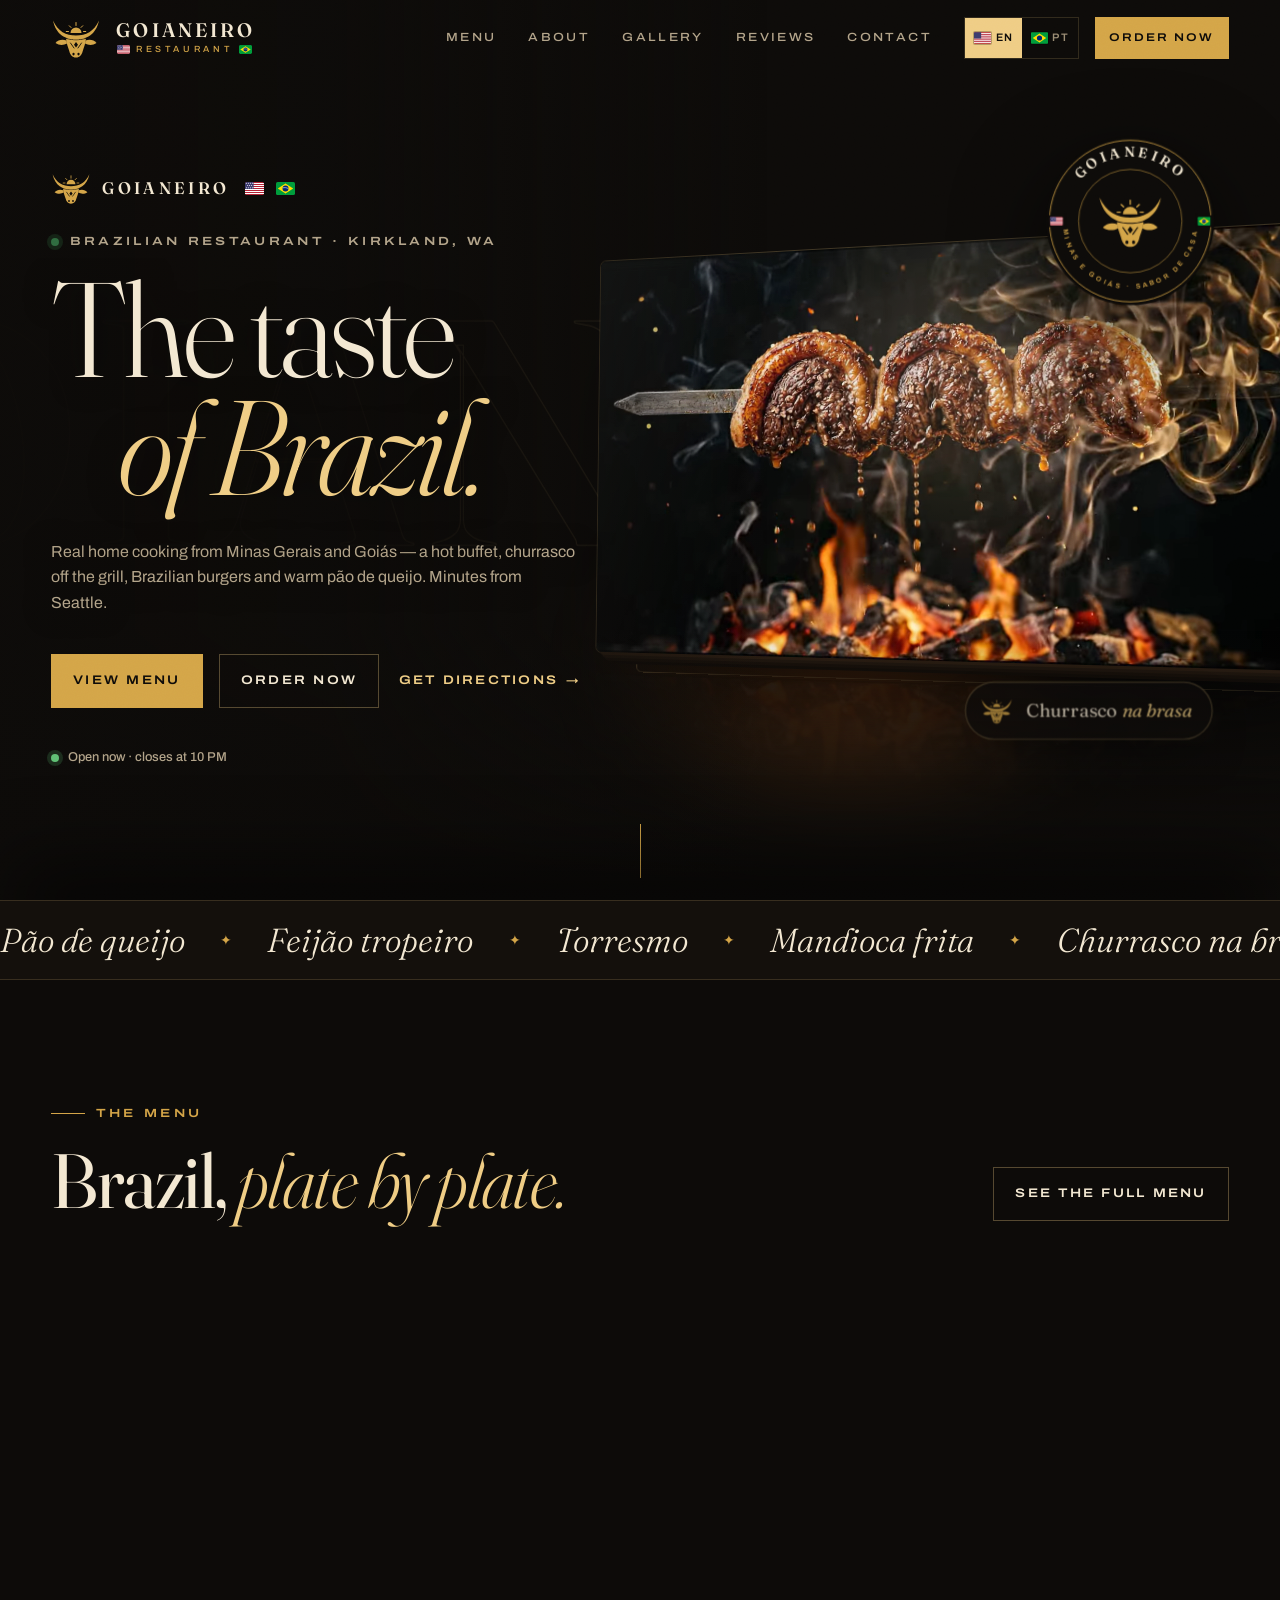
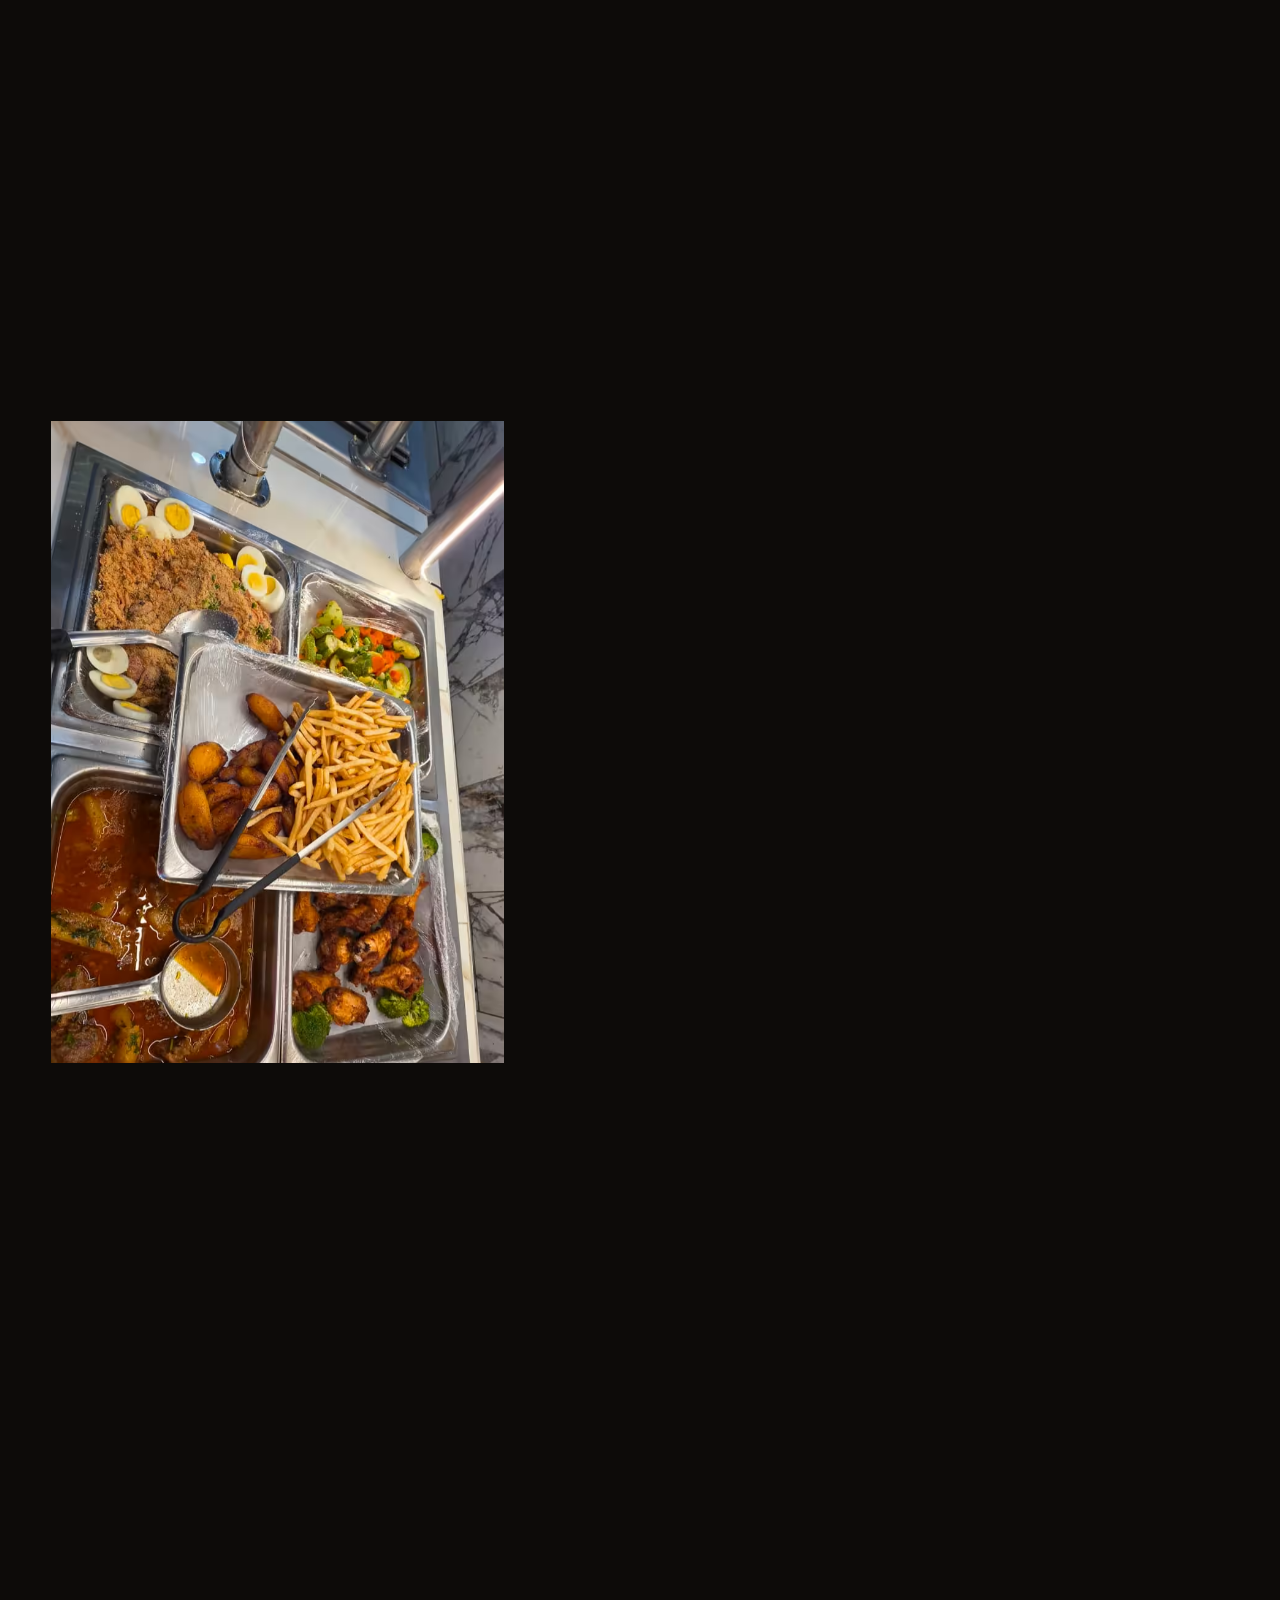
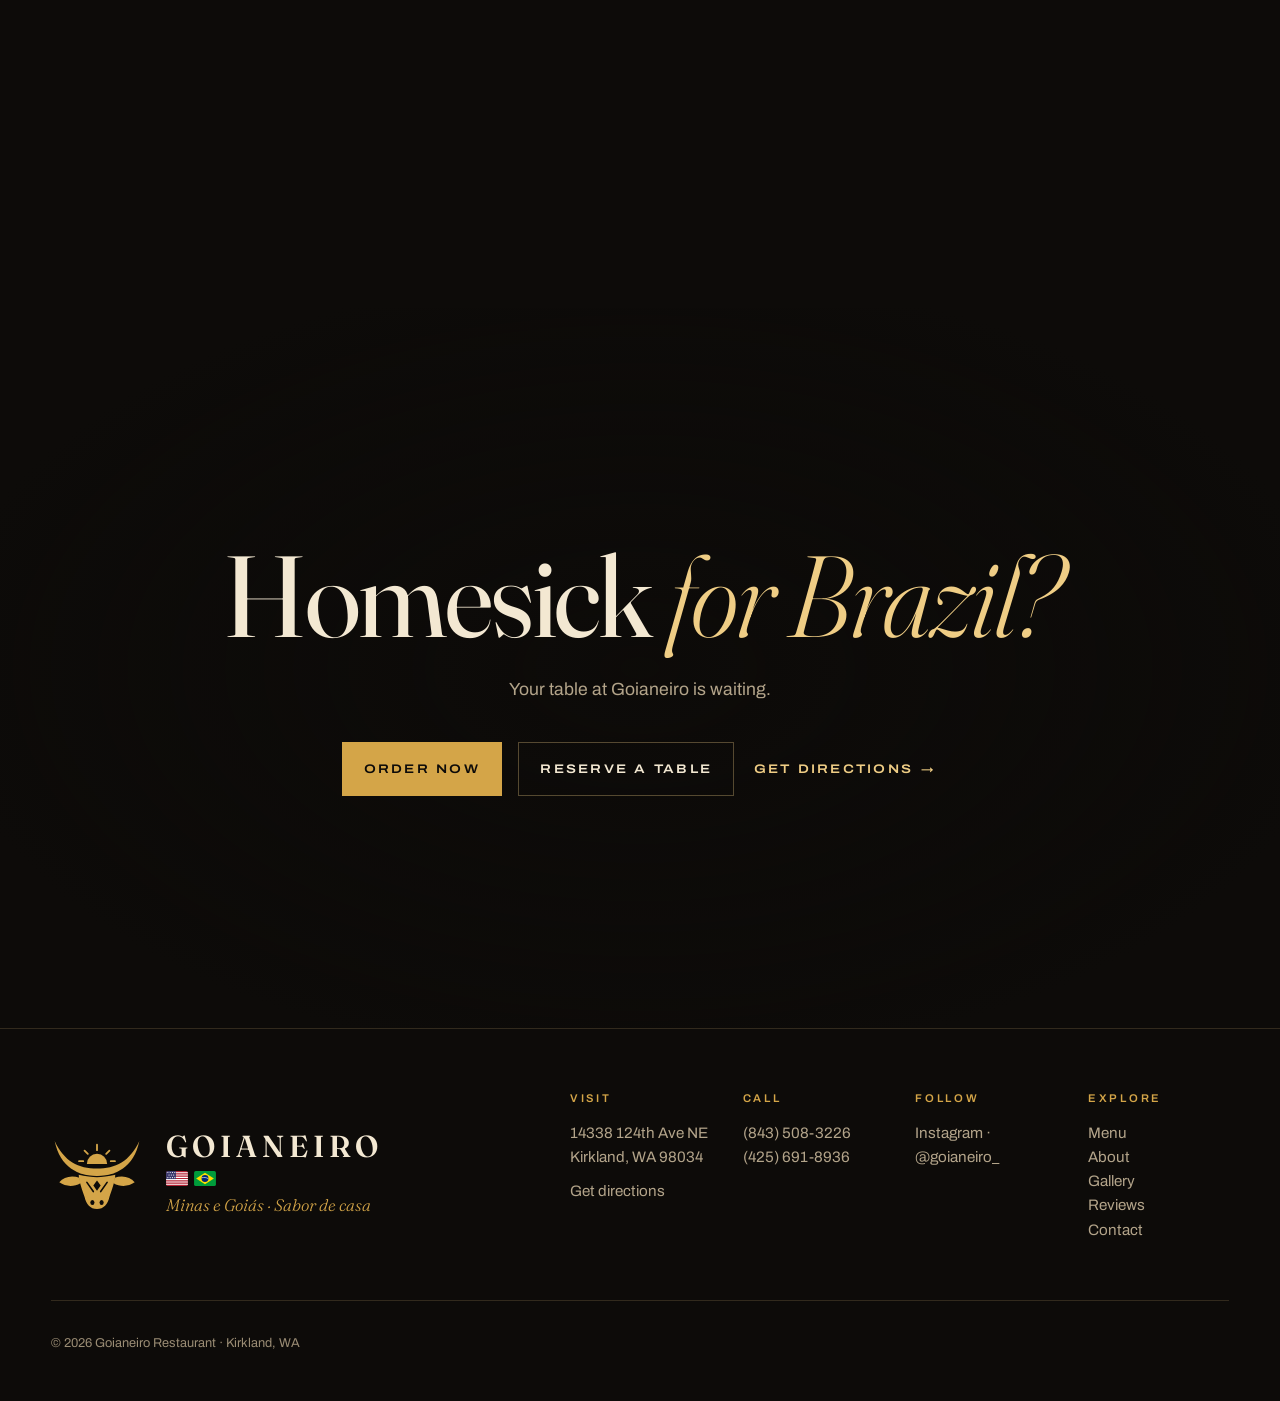
==== commit 83c48564: "Split the site into pages: Home, Menu, About, Contact (+ Reviews) - Home: hero, menu highlight cards" ====
--- a/index.html
+++ b/index.html
@@ -1,5 +1,5 @@
 <!doctype html>
-<html lang="en" class="no-js">
+<html lang="en" class="no-js" data-title-pt="Restaurante Goianeiro | Comida brasileira em Kirkland, WA · Minas e Goiás" data-desc-pt="O Goianeiro é um restaurante brasileiro em Kirkland, WA, perto de Seattle: comida caseira de Minas Gerais e Goiás, buffet, churrasco na brasa, hambúrguer brasileiro, pão de queijo e café da manhã.">
 <head>
 <meta charset="utf-8">
 <meta name="viewport" content="width=device-width, initial-scale=1, viewport-fit=cover">
@@ -11,7 +11,7 @@
 <meta property="og:type" content="restaurant.restaurant">
 <meta property="og:site_name" content="Goianeiro Restaurant">
 <meta property="og:title" content="Goianeiro Restaurant · Brazilian food from Minas &amp; Goiás in Kirkland, WA">
-<meta property="og:description" content="Hot Brazilian buffet, churrasco off the grill, Brazilian burgers and pão de queijo. 124th Ave NE, Kirkland, WA.">
+<meta property="og:description" content="Goianeiro is a Brazilian restaurant in Kirkland, WA, near Seattle: home cooking from Minas Gerais and Goiás, a hot buffet, fire-grilled churrasco, Brazilian burgers, pão de queijo and Brazilian breakfast.">
 <link rel="canonical" href="https://goianeirorestaurante.com/">
 <meta property="og:url" content="https://goianeirorestaurante.com/">
 <meta property="og:image" content="https://goianeirorestaurante.com/assets/img/og-image.jpg">
@@ -34,7 +34,7 @@
 <link rel="stylesheet" href="https://fonts.googleapis.com/css2?family=Archivo:wdth,wght@62..125,400..700&family=Fraunces:ital,opsz,wght@0,9..144,300..700;1,9..144,300..700&display=swap">
 <link rel="preload" as="image" href="assets/video/hero-flow-poster.webp" type="image/webp" media="(min-width: 900px)">
 <link rel="preload" as="image" href="assets/video/hero-flow-m-poster.webp" type="image/webp" media="(max-width: 899px)">
-<link rel="stylesheet" href="assets/css/styles.css?v=20261013">
+<link rel="stylesheet" href="assets/css/styles.css?v=20261015">
 
 <script type="application/ld+json">
 {
@@ -138,7 +138,7 @@
 
 <!-- ================= HEADER ================= -->
 <header class="site-header" id="top">
-  <a class="brand" href="#top" aria-label="Goianeiro Restaurant, home">
+  <a class="brand" href="index.html" aria-label="Goianeiro Restaurant, home" aria-current="page">
     <svg class="brand__mark" viewBox="0 0 200 190" aria-hidden="true"><use href="#g-mark"/></svg>
     <span class="brand__word">
       <span class="brand__name">GOIANEIRO</span>
@@ -146,12 +146,11 @@
     </span>
   </a>
   <nav class="nav" aria-label="Main">
-    <a href="#menu" data-i18n="navMenu">Menu</a>
-    <a href="#kitchen" data-i18n="navKitchen">Kitchen</a>
-    <a href="#experience" data-i18n="navExperience">Experience</a>
-    <a href="#gallery" data-i18n="navGallery">Gallery</a>
+    <a href="menu.html" data-i18n="navMenu">Menu</a>
+    <a href="about.html" data-i18n="navAbout">About</a>
+    <a href="about.html#gallery" data-i18n="navGallery">Gallery</a>
     <a href="reviews.html" data-nav-reviews data-i18n="navReviews">Reviews</a>
-    <a href="#visit" data-i18n="navVisit">Visit</a>
+    <a href="contact.html" data-i18n="navContact">Contact</a>
   </nav>
   <div class="header__actions">
     <div class="lang" role="group" aria-label="Language">
@@ -222,13 +221,13 @@
     </h1>
     <p class="hero__lede" data-enter="7" data-i18n="heroLede">Real home cooking from Minas Gerais and Goiás — a hot buffet, churrasco off the grill, Brazilian burgers and warm pão de queijo. Minutes from Seattle.</p>
     <div class="hero__ctas" data-enter="8">
-      <a class="btn btn--gold" href="#menu" data-i18n="ctaMenu">View menu</a>
+      <a class="btn btn--gold" href="menu.html" data-i18n="ctaMenu">View menu</a>
       <button type="button" class="btn btn--line" data-open-order data-i18n="ctaOrder">Order now</button>
-      <a class="btn btn--text" data-directions target="_blank" rel="noopener" href="#visit"><span data-i18n="ctaDirections">Get directions</span> <span aria-hidden="true">→</span></a>
+      <a class="btn btn--text" data-directions target="_blank" rel="noopener" href="contact.html"><span data-i18n="ctaDirections">Get directions</span> <span aria-hidden="true">→</span></a>
     </div>
     <p class="hero__status" data-enter="9"><span class="status" data-status aria-live="polite"></span></p>
   </div>
-  <a class="hero__scroll" href="#story" aria-label="Scroll"><span></span></a>
+  <a class="hero__scroll" href="#highlights" aria-label="Scroll"><span></span></a>
 </section>
 
 <!-- ================= MARQUEE ================= -->
@@ -238,6 +237,79 @@
     <span>Pão de queijo</span><i>✦</i><span>Feijão tropeiro</span><i>✦</i><span>Torresmo</span><i>✦</i><span>Mandioca frita</span><i>✦</i><span>Churrasco na brasa</span><i>✦</i><span>Espetinho</span><i>✦</i><span>Costelinha</span><i>✦</i><span>Couve refogada</span><i>✦</i><span>Pudim de leite</span><i>✦</i><span>X-Tudo</span><i>✦</i><span>Café com leite</span><i>✦</i>
   </div>
 </div>
+
+<!-- ================= MENU HIGHLIGHTS (full menu: menu.html) ================= -->
+<section class="highlights" id="highlights" aria-labelledby="hl-title">
+  <header class="section-head section-head--split">
+    <div>
+      <p class="kicker" data-reveal data-i18n="menuKicker">The menu</p>
+      <h2 id="hl-title" class="display display--xl" data-reveal><span data-i18n="menuTitle1">Brazil,</span> <em data-i18n="menuTitle2">plate by plate.</em></h2>
+    </div>
+    <a class="btn btn--line" href="menu.html" data-reveal data-i18n="ctaMenuFull">See the full menu</a>
+  </header>
+  <ul class="hl-grid">
+    <li class="hl-card" data-reveal>
+      <a href="menu.html#plates">
+        <figure class="hl-card__media"><picture>
+          <source type="image/avif" srcset="assets/img/espetinho-prato-480.avif 480w, assets/img/espetinho-prato-924.avif 924w" sizes="(min-width: 900px) 25vw, 46vw">
+          <source type="image/webp" srcset="assets/img/espetinho-prato-480.webp 480w, assets/img/espetinho-prato-924.webp 924w" sizes="(min-width: 900px) 25vw, 46vw">
+          <img src="assets/img/espetinho-prato-480.jpg" width="480" height="600" loading="lazy" decoding="async" alt="Plate with a grilled beef skewer, beans, rice, pasta, lettuce, tomato, fried cassava and torresmo" data-i18n-attr="alt:altEspPrato">
+        </picture></figure>
+        <div class="hl-card__body">
+          <p class="hl-card__meta" data-i18n="metaPlates">Off the grill · new</p>
+          <h3 class="hl-card__name" data-i18n="tabPlates">House plates</h3>
+          <p class="hl-card__desc" data-i18n="hlPlates">Meat off the grill with every side on the same plate.</p>
+          <span class="hl-card__go" aria-hidden="true">→</span>
+        </div>
+      </a>
+    </li>
+    <li class="hl-card" data-reveal>
+      <a href="menu.html#buffet">
+        <figure class="hl-card__media"><picture>
+          <source type="image/avif" srcset="assets/img/buffet-linha-400.avif 400w, assets/img/buffet-linha-720.avif 720w" sizes="(min-width: 900px) 25vw, 46vw">
+          <source type="image/webp" srcset="assets/img/buffet-linha-400.webp 400w, assets/img/buffet-linha-720.webp 720w" sizes="(min-width: 900px) 25vw, 46vw">
+          <img src="assets/img/buffet-linha-720.jpg" width="720" height="900" loading="lazy" decoding="async" alt="The Goianeiro buffet line with hot trays" data-i18n-attr="alt:altBuffet">
+        </picture></figure>
+        <div class="hl-card__body">
+          <p class="hl-card__meta" data-i18n="metaBuffet">Eat in or to go</p>
+          <h3 class="hl-card__name" data-i18n="tabBuffet">Buffet</h3>
+          <p class="hl-card__desc" data-i18n="hlBuffet">Hot trays of home cooking from Minas and Goiás.</p>
+          <span class="hl-card__go" aria-hidden="true">→</span>
+        </div>
+      </a>
+    </li>
+    <li class="hl-card" data-reveal>
+      <a href="menu.html#burgers">
+        <figure class="hl-card__media"><picture>
+          <source type="image/avif" srcset="assets/img/burger-milho-400.avif 400w, assets/img/burger-milho-720.avif 720w" sizes="(min-width: 900px) 25vw, 46vw">
+          <source type="image/webp" srcset="assets/img/burger-milho-400.webp 400w, assets/img/burger-milho-720.webp 720w" sizes="(min-width: 900px) 25vw, 46vw">
+          <img src="assets/img/burger-milho-720.jpg" width="720" height="900" loading="lazy" decoding="async" alt="Brazilian burger piled with steak, sweet corn and lettuce" data-i18n-attr="alt:altBurgerMilho">
+        </picture></figure>
+        <div class="hl-card__body">
+          <p class="hl-card__meta" data-i18n="metaBurgers">Thu – Sun · 5 – 10 PM</p>
+          <h3 class="hl-card__name" data-i18n="tabBurgers">Brazilian Burgers</h3>
+          <p class="hl-card__desc" data-i18n="hlBurgers">Stacked high, Brazilian style: X-Tudo, X-Bacon and more.</p>
+          <span class="hl-card__go" aria-hidden="true">→</span>
+        </div>
+      </a>
+    </li>
+    <li class="hl-card" data-reveal>
+      <a href="menu.html#desserts">
+        <figure class="hl-card__media"><picture>
+          <source type="image/avif" srcset="assets/img/pudim-calda-400.avif 400w, assets/img/pudim-calda-720.avif 720w" sizes="(min-width: 900px) 25vw, 46vw">
+          <source type="image/webp" srcset="assets/img/pudim-calda-400.webp 400w, assets/img/pudim-calda-720.webp 720w" sizes="(min-width: 900px) 25vw, 46vw">
+          <img src="assets/img/pudim-calda-720.jpg" width="720" height="900" loading="lazy" decoding="async" alt="Whole pudim de leite glazed in caramel, seen from above" data-i18n-attr="alt:altPudimCalda">
+        </picture></figure>
+        <div class="hl-card__body">
+          <p class="hl-card__meta" data-i18n="metaSweets">Ask for today’s selection</p>
+          <h3 class="hl-card__name" data-i18n="tabSweets">Desserts</h3>
+          <p class="hl-card__desc" data-i18n="hlSweets">Pudim, pavê and dessert cups.</p>
+          <span class="hl-card__go" aria-hidden="true">→</span>
+        </div>
+      </a>
+    </li>
+  </ul>
+</section>
 
 <!-- ================= STORY ================= -->
 <section class="story" id="story" aria-labelledby="story-title">
@@ -257,715 +329,8 @@
       <span data-i18n="storyTitle">“With the unmistakable flavor of Minas and the love of Goiás’ heart, we created Restaurante Goianeiro.”</span>
     </h2>
     <p class="story__text" data-reveal data-i18n="storyText">Goianeiro brings the food of Brazil’s heartland to the Seattle area: slow-simmered beans, crackling torresmo, cassava fried golden, greens sautéed in garlic and meat straight off the coals. Comida de verdade — real food, made the way it is back home.</p>
+    <p class="story__more" data-reveal><a class="btn btn--text" href="about.html"><span data-i18n="storyMore">Our story &amp; kitchen</span> <span aria-hidden="true">→</span></a></p>
     <p class="signature" data-reveal><span>Minas e Goiás</span> · <span data-i18n="tagline">Sabor de casa</span></p>
-  </div>
-</section>
-
-<!-- ================= FOOD SHOWCASE ================= -->
-<section class="kitchen" id="kitchen" aria-labelledby="kitchen-title">
-  <header class="section-head">
-    <p class="kicker" data-reveal data-i18n="kitchenKicker">From our kitchen</p>
-    <h2 id="kitchen-title" class="display display--xl" data-reveal><span data-i18n="kitchenTitle1">On the coals,</span> <em data-i18n="kitchenTitle2">in the pot,</em> <span data-i18n="kitchenTitle3">out of the oven.</span></h2>
-  </header>
-
-  <article class="dish dish--video" data-reveal-group>
-    <div class="dish__media">
-      <figure class="frame frame--portrait" data-reveal="clip">
-        <video data-autoplay muted loop playsinline preload="none" poster="assets/video/grill-poster.webp" aria-label="Skewers of meat turning over glowing coals on the churrasco grill">
-          <source data-src="assets/video/grill.webm" type="video/webm">
-          <source data-src="assets/video/grill.mp4" type="video/mp4">
-        </video>
-      </figure>
-    </div>
-    <div class="dish__copy">
-      <span class="dish__num" aria-hidden="true">01</span>
-      <h3 class="dish__name" data-reveal>Churrasco <em>na brasa</em></h3>
-      <p data-reveal data-i18n="dish1">Skewers turning slowly over live coals — beef, sausage and chicken grilled the Brazilian way, then sliced right onto your plate.</p>
-    </div>
-  </article>
-
-  <article class="dish dish--flip" data-reveal-group>
-    <div class="dish__media">
-      <figure class="frame frame--portrait" data-reveal="clip">
-        <picture>
-          <source type="image/avif" srcset="assets/img/feijao-tropeiro-480.avif 480w, assets/img/feijao-tropeiro-739.avif 739w" sizes="(min-width: 900px) 42vw, 90vw">
-          <source type="image/webp" srcset="assets/img/feijao-tropeiro-480.webp 480w, assets/img/feijao-tropeiro-739.webp 739w" sizes="(min-width: 900px) 42vw, 90vw">
-          <img src="assets/img/feijao-tropeiro-739.jpg" width="739" height="1600" loading="lazy" decoding="async" data-parallax="0.06"
-            alt="Tray of feijão tropeiro topped with crispy pork belly, collard greens and fried eggs" data-i18n-attr="alt:altTropeiro">
-        </picture>
-      </figure>
-    </div>
-    <div class="dish__copy">
-      <span class="dish__num" aria-hidden="true">02</span>
-      <h3 class="dish__name" data-reveal>Feijão <em>tropeiro</em></h3>
-      <p data-reveal data-i18n="dish2">The classic of Minas Gerais: beans tossed with toasted cassava flour, crispy pork belly, collard greens and egg.</p>
-    </div>
-  </article>
-
-  <article class="dish dish--video" data-reveal-group>
-    <div class="dish__media">
-      <figure class="frame frame--portrait" data-reveal="clip">
-        <video data-autoplay muted loop playsinline preload="none" poster="assets/video/torresmo-poster.webp" aria-label="Bowl of torresmo, fried cassava and collard greens on the buffet">
-          <source data-src="assets/video/torresmo.webm" type="video/webm">
-          <source data-src="assets/video/torresmo.mp4" type="video/mp4">
-        </video>
-      </figure>
-    </div>
-    <div class="dish__copy">
-      <span class="dish__num" aria-hidden="true">03</span>
-      <h3 class="dish__name" data-reveal>Torresmo, mandioca <em>&amp; couve</em></h3>
-      <p data-reveal data-i18n="dish3">Golden cassava, crackling pork belly and garlicky collard greens — the trio every Brazilian table knows by heart.</p>
-    </div>
-  </article>
-
-  <article class="dish dish--flip" data-reveal-group>
-    <div class="dish__media">
-      <figure class="frame frame--portrait" data-reveal="clip">
-        <picture>
-          <source type="image/avif" srcset="assets/img/chapa-480.avif 480w, assets/img/chapa-739.avif 739w" sizes="(min-width: 900px) 42vw, 90vw">
-          <source type="image/webp" srcset="assets/img/chapa-480.webp 480w, assets/img/chapa-739.webp 739w" sizes="(min-width: 900px) 42vw, 90vw">
-          <img src="assets/img/chapa-739.jpg" width="739" height="1600" loading="lazy" decoding="async" data-parallax="0.06"
-            alt="Sizzling cast-iron plate of sliced steak, onions and fries under melted cheese" data-i18n-attr="alt:altChapa">
-        </picture>
-      </figure>
-    </div>
-    <div class="dish__copy">
-      <span class="dish__num" aria-hidden="true">04</span>
-      <h3 class="dish__name" data-reveal>Na <em>chapa</em></h3>
-      <p data-reveal data-i18n="dish4">Sliced steak and onions brought to the table still sizzling on cast iron, piled with fries and melted cheese.</p>
-    </div>
-  </article>
-
-</section>
-
-<!-- ================= MENU ================= -->
-<section class="menu" id="menu" aria-labelledby="menu-title">
-  <header class="section-head">
-    <p class="kicker" data-reveal data-i18n="menuKicker">The menu</p>
-    <h2 id="menu-title" class="display display--xl" data-reveal><span data-i18n="menuTitle1">Brazil,</span> <em data-i18n="menuTitle2">plate by plate.</em></h2>
-  </header>
-
-  <div class="mtabs" role="tablist" aria-label="Menu sections" data-reveal>
-    <button role="tab" id="tab-plates" aria-controls="panel-plates" aria-selected="true">
-      <span class="mtab__num">01</span>
-      <span class="mtab__name" data-i18n="tabPlates">House plates</span>
-      <span class="mtab__meta" data-i18n="metaPlates">Off the grill · new</span>
-    </button>
-    <button role="tab" id="tab-buffet" aria-controls="panel-buffet" aria-selected="false" tabindex="-1">
-      <span class="mtab__num">02</span>
-      <span class="mtab__name" data-i18n="tabBuffet">Buffet</span>
-      <span class="mtab__meta" data-i18n="metaBuffet">Eat in or to go</span>
-    </button>
-    <button role="tab" id="tab-burgers" aria-controls="panel-burgers" aria-selected="false" tabindex="-1">
-      <span class="mtab__num">03</span>
-      <span class="mtab__name" data-i18n="tabBurgers">Brazilian Burgers</span>
-      <span class="mtab__meta" data-i18n="metaBurgers">Thu – Sun · 5 – 10 PM</span>
-    </button>
-    <button role="tab" id="tab-breakfast" aria-controls="panel-breakfast" aria-selected="false" tabindex="-1">
-      <span class="mtab__num">04</span>
-      <span class="mtab__name" data-i18n="tabBreakfast">Breakfast</span>
-      <span class="mtab__meta" data-i18n="metaBreakfast">From 6:30 AM</span>
-    </button>
-    <button role="tab" id="tab-sweets" aria-controls="panel-sweets" aria-selected="false" tabindex="-1">
-      <span class="mtab__num">05</span>
-      <span class="mtab__name" data-i18n="tabSweets">Desserts</span>
-      <span class="mtab__meta" data-i18n="metaSweets">Ask for today’s selection</span>
-    </button>
-  </div>
-
-  <!-- House plates -->
-  <div class="panel" role="tabpanel" id="panel-plates" aria-labelledby="tab-plates">
-    <div class="mpanel">
-      <figure class="mpanel__media mpanel__media--video">
-        <div class="mvideo">
-          <video data-autoplay muted loop playsinline preload="none" poster="assets/video/espetinho-poster.webp"
-            aria-label="Beans poured over a plate with a grilled beef skewer, rice, pasta and salad" data-i18n-attr="aria-label:altEspVideo">
-            <source data-src="assets/video/espetinho.webm" type="video/webm">
-            <source data-src="assets/video/espetinho.mp4" type="video/mp4">
-          </video>
-          <span class="mvideo__badge" data-i18n="tagNew">New</span>
-        </div>
-        <figcaption class="mvideo__cap"><span>Prato com espetinho</span> <span data-i18n="espCap">— served the Brazilian way</span></figcaption>
-      </figure>
-      <div class="mpanel__body">
-        <header class="mpanel__head">
-          <h3 class="panel__title" data-i18n="platesTitle">House plates</h3>
-          <p class="mpanel__when"><svg viewBox="0 0 16 16" aria-hidden="true"><circle cx="8" cy="8" r="6.5"/><path d="M8 4.5V8l2.5 1.5"/></svg><span data-i18n="metaBuffet">Eat in or to go</span></p>
-        </header>
-        <p class="panel__intro" data-i18n="platesIntro">Full Brazilian plates: meat straight off the grill and every side on the same plate, just like back home.</p>
-        <ul class="dlist" data-zoom-group>
-          <li class="dcard">
-            <button type="button" class="dcard__media" data-type="image" data-full="assets/img/espetinho-prato-924.webp" aria-label="View photos: Prato com espetinho">
-              <picture>
-            <source type="image/avif" srcset="assets/img/espetinho-prato-480.avif 480w, assets/img/espetinho-prato-924.avif 924w" sizes="(min-width: 900px) 170px, 120px">
-            <source type="image/webp" srcset="assets/img/espetinho-prato-480.webp 480w, assets/img/espetinho-prato-924.webp 924w" sizes="(min-width: 900px) 170px, 120px">
-            <img src="assets/img/espetinho-prato-480.jpg" width="480" height="600" loading="lazy" decoding="async"
-              alt="Plate with a grilled beef skewer, beans, rice, pasta, lettuce, tomato, fried cassava and torresmo" data-i18n-attr="alt:altEspPrato">
-          </picture>
-              <span class="dcard__more" aria-hidden="true">+3</span>
-            </button>
-            <span hidden data-type="image" data-full="assets/img/espetinho-viagem-924.webp" data-alt="Prato com espetinho packed to go: skewer, rice, beans, pasta, fried cassava and torresmo" data-i18n-attr="data-alt:altEspViagem"></span>
-            <span hidden data-type="image" data-full="assets/img/espetinho-balcao-1280.webp" data-alt="Prato com espetinho fresh from the kitchen" data-i18n-attr="data-alt:altEspBalcao"></span>
-            <span hidden data-type="video" data-full="assets/video/espetinho" data-poster="assets/video/espetinho-poster.webp" aria-label="Video: Prato com espetinho"></span>
-            <div class="dcard__body">
-              <p class="dcard__tags"><span class="tag tag--new" data-i18n="tagNew">New</span><span class="tag" data-i18n="tagGrill">Off the grill</span></p>
-              <h4 class="dcard__name">Prato com <em>espetinho</em></h4>
-              <p class="dcard__desc" data-i18n="pEsp">A beef skewer off the grill with rice, beans, pasta, lettuce &amp; tomato, fried cassava and crackling torresmo.</p>
-              <p class="dcard__meta" data-i18n="pEspMeta">Eat in or packed to go</p>
-            </div>
-          </li>
-          <li class="dcard">
-            <button type="button" class="dcard__media" data-type="image" data-full="assets/img/chapa-739.webp" aria-label="View photo: Na chapa">
-              <picture>
-            <source type="image/avif" srcset="assets/img/chapa-480.avif 480w, assets/img/chapa-739.avif 739w" sizes="(min-width: 900px) 170px, 120px">
-            <source type="image/webp" srcset="assets/img/chapa-480.webp 480w, assets/img/chapa-739.webp 739w" sizes="(min-width: 900px) 170px, 120px">
-            <img src="assets/img/chapa-480.jpg" width="480" height="1039" loading="lazy" decoding="async"
-              alt="Sizzling cast-iron plate of sliced steak, onions and fries under melted cheese" data-i18n-attr="alt:altChapa">
-          </picture>
-            </button>
-            <div class="dcard__body">
-              <p class="dcard__tags"><span class="tag" data-i18n="tagSizzling">Sizzling</span></p>
-              <h4 class="dcard__name">Na <em>chapa</em></h4>
-              <p class="dcard__desc" data-i18n="dish4">Sliced steak and onions brought to the table still sizzling on cast iron, piled with fries and melted cheese.</p>
-            </div>
-          </li>
-          <li class="dcard">
-            <button type="button" class="dcard__media" data-type="image" data-full="assets/img/marmita-food-820.webp" aria-label="View photo: Marmita de churrasco">
-              <picture>
-            <source type="image/avif" srcset="assets/img/marmita-food-480.avif 480w, assets/img/marmita-food-820.avif 820w" sizes="(min-width: 900px) 170px, 120px">
-            <source type="image/webp" srcset="assets/img/marmita-food-480.webp 480w, assets/img/marmita-food-820.webp 820w" sizes="(min-width: 900px) 170px, 120px">
-            <img src="assets/img/marmita-food-480.jpg" width="480" height="480" loading="lazy" decoding="async"
-              alt="Takeout box packed with sliced churrasco, sausage, chicken, fried cassava, rice, pasta and collard greens" data-i18n-attr="alt:altMarmita">
-          </picture>
-            </button>
-            <div class="dcard__body">
-              <p class="dcard__tags"><span class="tag" data-i18n="tagToGo">To go</span></p>
-              <h4 class="dcard__name">Marmita de <em>churrasco</em></h4>
-              <p class="dcard__desc" data-i18n="pMarmita">Sliced churrasco, sausage and roast chicken with fried cassava, rice, pasta and collard greens, packed hot.</p>
-            </div>
-          </li>
-        </ul>
-        <p class="note" data-i18n="platesNote">Call ahead and we’ll have your plate hot and ready for pickup.</p>
-      </div>
-    </div>
-  </div>
-
-  <!-- Buffet -->
-  <div class="panel" role="tabpanel" id="panel-buffet" aria-labelledby="tab-buffet" hidden>
-    <div class="mpanel">
-      <figure class="mpanel__media">
-        <picture>
-          <source type="image/avif" srcset="assets/img/buffet-linha-400.avif 400w, assets/img/buffet-linha-720.avif 720w" sizes="(min-width: 900px) 34vw, 92vw">
-          <source type="image/webp" srcset="assets/img/buffet-linha-400.webp 400w, assets/img/buffet-linha-720.webp 720w" sizes="(min-width: 900px) 34vw, 92vw">
-          <img src="assets/img/buffet-linha-720.jpg" width="720" height="900" loading="lazy" decoding="async"
-            alt="The Goianeiro buffet line: torresmo, ground beef, pasta, stews, fried cassava, feijão tropeiro and rice" data-i18n-attr="alt:altBuffet">
-        </picture>
-      </figure>
-      <div class="mpanel__body">
-        <header class="mpanel__head">
-          <h3 class="panel__title" data-i18n="buffetTitle">Brazilian buffet</h3>
-          <p class="mpanel__when"><svg viewBox="0 0 16 16" aria-hidden="true"><circle cx="8" cy="8" r="6.5"/><path d="M8 4.5V8l2.5 1.5"/></svg><span data-i18n="metaBuffet">Eat in or to go</span></p>
-        </header>
-        <p class="panel__intro" data-i18n="buffetIntro">Hot trays of home cooking from Minas and Goiás, plus churrasco from the grill. Eat in or take a full plate to go.</p>
-        <div data-zoom-group>
-        <h4 class="menu-cat" data-i18n="catMeats">Meats</h4>
-        <ul class="bgrid">
-          <li class="bcard">
-            <button type="button" class="bcard__media" data-type="image" data-full="assets/img/costelinha-960.webp" data-alt="Tray of oven-roasted pork ribs with parsley" aria-label="View photo: Costelinha assada">
-              <picture>
-                <source type="image/avif" srcset="assets/img/costelinha-480.avif" sizes="(min-width: 900px) 200px, 45vw">
-                <source type="image/webp" srcset="assets/img/costelinha-480.webp" sizes="(min-width: 900px) 200px, 45vw">
-                <img src="assets/img/costelinha-480.jpg" width="480" height="600" loading="lazy" decoding="async" alt="Tray of oven-roasted pork ribs with parsley" data-i18n-attr="alt:altCostelinha">
-              </picture>
-            </button>
-            <h5 class="bcard__name">Costelinha assada</h5>
-            <p class="bcard__desc" data-i18n="bDesc13">Oven-roasted pork ribs, well seasoned and finished with parsley</p>
-          </li>
-          <li class="bcard">
-            <button type="button" class="bcard__media" data-type="image" data-full="assets/img/bisteca-full.webp" data-alt="Tray of seasoned pork chops" aria-label="View photo: Bisteca de porco">
-              <picture>
-                <source type="image/avif" srcset="assets/img/bisteca-400.avif 400w, assets/img/bisteca-720.avif 720w" sizes="(min-width: 900px) 200px, 45vw">
-                <source type="image/webp" srcset="assets/img/bisteca-400.webp 400w, assets/img/bisteca-720.webp 720w" sizes="(min-width: 900px) 200px, 45vw">
-                <img src="assets/img/bisteca-400.jpg" width="400" height="500" loading="lazy" decoding="async" alt="Tray of seasoned pork chops" data-i18n-attr="alt:altBisteca">
-              </picture>
-              <span class="mshot__new" data-i18n="tagNew">New</span>
-            </button>
-            <h5 class="bcard__name">Bisteca de porco</h5>
-            <p class="bcard__desc" data-i18n="bDescBisteca">Seasoned pork chops</p>
-          </li>
-          <li class="bcard">
-            <button type="button" class="bcard__media" data-type="image" data-full="assets/img/frango-frito-mandioca-full.webp" data-alt="Tray of fried chicken pieces with fried cassava and green onion" aria-label="View photo: Frango frito com mandioca">
-              <picture>
-                <source type="image/avif" srcset="assets/img/frango-frito-mandioca-400.avif 400w, assets/img/frango-frito-mandioca-720.avif 720w" sizes="(min-width: 900px) 200px, 45vw">
-                <source type="image/webp" srcset="assets/img/frango-frito-mandioca-400.webp 400w, assets/img/frango-frito-mandioca-720.webp 720w" sizes="(min-width: 900px) 200px, 45vw">
-                <img src="assets/img/frango-frito-mandioca-400.jpg" width="400" height="500" loading="lazy" decoding="async" alt="Tray of fried chicken pieces with fried cassava and green onion" data-i18n-attr="alt:altFrangoFrito">
-              </picture>
-              <span class="mshot__new" data-i18n="tagNew">New</span>
-            </button>
-            <h5 class="bcard__name">Frango frito com mandioca</h5>
-            <p class="bcard__desc" data-i18n="bDescFrangoFrito">Fried chicken with fried cassava</p>
-          </li>
-          <li class="bcard">
-            <button type="button" class="bcard__media" data-type="image" data-full="assets/img/carne-batata-960.webp" data-alt="Tray of slow-cooked beef stew with potatoes" aria-label="View photo: Carne com batata">
-              <picture>
-                <source type="image/avif" srcset="assets/img/carne-batata-480.avif" sizes="(min-width: 900px) 200px, 45vw">
-                <source type="image/webp" srcset="assets/img/carne-batata-480.webp" sizes="(min-width: 900px) 200px, 45vw">
-                <img src="assets/img/carne-batata-480.jpg" width="480" height="600" loading="lazy" decoding="async" alt="Tray of slow-cooked beef stew with potatoes" data-i18n-attr="alt:altCarneBatata">
-              </picture>
-            </button>
-            <h5 class="bcard__name">Carne com batata</h5>
-            <p class="bcard__desc" data-i18n="bDesc8">Slow-cooked beef with potatoes</p>
-          </li>
-          <li class="bcard">
-            <button type="button" class="bcard__media" data-type="image" data-full="assets/img/carne-moida-full.webp" data-alt="Tray of ground beef sautéed with green peppers, onion and tomato" aria-label="View photo: Carne moída refogada">
-              <picture>
-                <source type="image/avif" srcset="assets/img/carne-moida-400.avif 400w, assets/img/carne-moida-720.avif 720w" sizes="(min-width: 900px) 200px, 45vw">
-                <source type="image/webp" srcset="assets/img/carne-moida-400.webp 400w, assets/img/carne-moida-720.webp 720w" sizes="(min-width: 900px) 200px, 45vw">
-                <img src="assets/img/carne-moida-400.jpg" width="400" height="500" loading="lazy" decoding="async" alt="Tray of ground beef sautéed with green peppers, onion and tomato" data-i18n-attr="alt:altCarneMoida">
-              </picture>
-              <span class="mshot__new" data-i18n="tagNew">New</span>
-            </button>
-            <h5 class="bcard__name">Carne moída refogada</h5>
-            <p class="bcard__desc" data-i18n="bDescCarneMoida">Ground beef sautéed with bell peppers, onion and tomato</p>
-          </li>
-          <li class="bcard">
-            <button type="button" class="bcard__media" data-type="image" data-full="assets/img/salsicha-milho-full.webp" data-alt="Tray of sliced sausage in tomato sauce with corn" aria-label="View photo: Salsicha ao molho com milho">
-              <picture>
-                <source type="image/avif" srcset="assets/img/salsicha-milho-400.avif 400w, assets/img/salsicha-milho-720.avif 720w" sizes="(min-width: 900px) 200px, 45vw">
-                <source type="image/webp" srcset="assets/img/salsicha-milho-400.webp 400w, assets/img/salsicha-milho-720.webp 720w" sizes="(min-width: 900px) 200px, 45vw">
-                <img src="assets/img/salsicha-milho-400.jpg" width="400" height="500" loading="lazy" decoding="async" alt="Tray of sliced sausage in tomato sauce with corn" data-i18n-attr="alt:altSalsicha">
-              </picture>
-              <span class="mshot__new" data-i18n="tagNew">New</span>
-            </button>
-            <h5 class="bcard__name">Salsicha ao molho com milho</h5>
-            <p class="bcard__desc" data-i18n="bDescSalsicha">Sliced sausage in tomato sauce with corn</p>
-          </li>
-        </ul>
-        <h4 class="menu-cat" data-i18n="catBuffetSides">Sides &amp; salads</h4>
-        <ul class="bgrid">
-          <li class="bcard">
-            <button type="button" class="bcard__media" data-type="image" data-full="assets/img/feijao-tropeiro-bandeja-full.webp" data-alt="Tray of feijão tropeiro: beans and toasted cassava flour topped with boiled eggs" aria-label="View photo: Feijão tropeiro">
-              <picture>
-                <source type="image/avif" srcset="assets/img/feijao-tropeiro-bandeja-400.avif 400w, assets/img/feijao-tropeiro-bandeja-720.avif 720w" sizes="(min-width: 900px) 200px, 45vw">
-                <source type="image/webp" srcset="assets/img/feijao-tropeiro-bandeja-400.webp 400w, assets/img/feijao-tropeiro-bandeja-720.webp 720w" sizes="(min-width: 900px) 200px, 45vw">
-                <img src="assets/img/feijao-tropeiro-bandeja-400.jpg" width="400" height="500" loading="lazy" decoding="async" alt="Tray of feijão tropeiro: beans and toasted cassava flour topped with boiled eggs" data-i18n-attr="alt:altTropeiro">
-              </picture>
-            </button>
-            <h5 class="bcard__name">Feijão tropeiro</h5>
-            <p class="bcard__desc" data-i18n="bDesc2">Beans with toasted cassava flour, served with boiled eggs</p>
-          </li>
-          <li class="bcard">
-            <button type="button" class="bcard__media" data-type="image" data-full="assets/img/torresmo-full.webp" data-alt="Dish of crackling torresmo (fried pork belly)" aria-label="View photo: Torresmo">
-              <picture>
-                <source type="image/avif" srcset="assets/img/torresmo-400.avif 400w, assets/img/torresmo-720.avif 720w" sizes="(min-width: 900px) 200px, 45vw">
-                <source type="image/webp" srcset="assets/img/torresmo-400.webp 400w, assets/img/torresmo-720.webp 720w" sizes="(min-width: 900px) 200px, 45vw">
-                <img src="assets/img/torresmo-400.jpg" width="400" height="500" loading="lazy" decoding="async" alt="Dish of crackling torresmo (fried pork belly)" data-i18n-attr="alt:altTorresmo">
-              </picture>
-            </button>
-            <h5 class="bcard__name">Torresmo</h5>
-            <p class="bcard__desc" data-i18n="bDescTorresmo">Crackling fried pork belly</p>
-          </li>
-          <li class="bcard">
-            <button type="button" class="bcard__media" data-type="image" data-full="assets/img/mandioca-frita-full.webp" data-alt="Bowl of golden fried cassava" aria-label="View photo: Mandioca frita">
-              <picture>
-                <source type="image/avif" srcset="assets/img/mandioca-frita-400.avif 400w, assets/img/mandioca-frita-720.avif 720w" sizes="(min-width: 900px) 200px, 45vw">
-                <source type="image/webp" srcset="assets/img/mandioca-frita-400.webp 400w, assets/img/mandioca-frita-720.webp 720w" sizes="(min-width: 900px) 200px, 45vw">
-                <img src="assets/img/mandioca-frita-400.jpg" width="400" height="500" loading="lazy" decoding="async" alt="Bowl of golden fried cassava" data-i18n-attr="alt:altMandiocaFrita">
-              </picture>
-            </button>
-            <h5 class="bcard__name">Mandioca frita</h5>
-            <p class="bcard__desc" data-i18n="bDescMandioca">Golden fried cassava</p>
-          </li>
-          <li class="bcard">
-            <button type="button" class="bcard__media" data-type="image" data-full="assets/img/polenta-queijo-full.webp" data-alt="Tray of creamy polenta topped with melted cheese" aria-label="View photo: Polenta cremosa com queijo">
-              <picture>
-                <source type="image/avif" srcset="assets/img/polenta-queijo-400.avif 400w, assets/img/polenta-queijo-720.avif 720w" sizes="(min-width: 900px) 200px, 45vw">
-                <source type="image/webp" srcset="assets/img/polenta-queijo-400.webp 400w, assets/img/polenta-queijo-720.webp 720w" sizes="(min-width: 900px) 200px, 45vw">
-                <img src="assets/img/polenta-queijo-400.jpg" width="400" height="500" loading="lazy" decoding="async" alt="Tray of creamy polenta topped with melted cheese" data-i18n-attr="alt:altPolenta">
-              </picture>
-              <span class="mshot__new" data-i18n="tagNew">New</span>
-            </button>
-            <h5 class="bcard__name">Polenta cremosa com queijo</h5>
-            <p class="bcard__desc" data-i18n="bDescPolenta">Creamy polenta topped with melted cheese</p>
-          </li>
-          <li class="bcard">
-            <button type="button" class="bcard__media" data-type="image" data-full="assets/img/couve-full.webp" data-alt="Bowl of collard greens sautéed in garlic" aria-label="View photo: Couve refogada">
-              <picture>
-                <source type="image/avif" srcset="assets/img/couve-400.avif 400w, assets/img/couve-720.avif 720w" sizes="(min-width: 900px) 200px, 45vw">
-                <source type="image/webp" srcset="assets/img/couve-400.webp 400w, assets/img/couve-720.webp 720w" sizes="(min-width: 900px) 200px, 45vw">
-                <img src="assets/img/couve-400.jpg" width="400" height="500" loading="lazy" decoding="async" alt="Bowl of collard greens sautéed in garlic" data-i18n-attr="alt:altCouve">
-              </picture>
-            </button>
-            <h5 class="bcard__name">Couve refogada</h5>
-            <p class="bcard__desc" data-i18n="bDesc5">Collard greens sautéed in garlic</p>
-          </li>
-          <li class="bcard">
-            <button type="button" class="bcard__media" data-type="image" data-full="assets/img/saladas-full.webp" data-alt="Salad bar: greens, boiled eggs, vinaigrette, beets, potato salad and tomatoes" aria-label="View photo: Saladas">
-              <picture>
-                <source type="image/avif" srcset="assets/img/saladas-400.avif 400w, assets/img/saladas-720.avif 720w" sizes="(min-width: 900px) 200px, 45vw">
-                <source type="image/webp" srcset="assets/img/saladas-400.webp 400w, assets/img/saladas-720.webp 720w" sizes="(min-width: 900px) 200px, 45vw">
-                <img src="assets/img/saladas-400.jpg" width="400" height="500" loading="lazy" decoding="async" alt="Salad bar: greens, boiled eggs, vinaigrette, beets, potato salad and tomatoes" data-i18n-attr="alt:altSaladas">
-              </picture>
-            </button>
-            <h5 class="bcard__name">Saladas</h5>
-            <p class="bcard__desc" data-i18n="bDesc12">Fresh salads, vinaigrette & eggs</p>
-          </li>
-        </ul>
-        </div>
-        <h4 class="menu-cat" data-i18n="catAlso">Also on the buffet</h4>
-        <ul class="mlist mlist--2">
-          <li><div class="mlist__row"><span class="mlist__name">Churrasco na brasa</span></div><p class="mlist__desc" data-i18n="bDesc1">Grilled meats off the skewer</p></li>
-          <li><div class="mlist__row"><span class="mlist__name">Feijoada</span></div><p class="mlist__desc" data-i18n="bDesc3">Black bean &amp; pork stew, on feijoada days</p></li>
-          <li><div class="mlist__row"><span class="mlist__name">Farofa</span></div><p class="mlist__desc" data-i18n="bDesc6">Toasted cassava flour with egg</p></li>
-          <li><div class="mlist__row"><span class="mlist__name">Bife à milanesa</span></div><p class="mlist__desc" data-i18n="bDesc7">Breaded steak cutlets</p></li>
-          <li><div class="mlist__row"><span class="mlist__name" data-i18n="bName9">Frango assado</span></div><p class="mlist__desc" data-i18n="bDesc9">Roasted chicken</p></li>
-          <li><div class="mlist__row"><span class="mlist__name" data-i18n="bName10">Banana frita</span></div><p class="mlist__desc" data-i18n="bDesc10">Fried sweet plantains</p></li>
-          <li><div class="mlist__row"><span class="mlist__name" data-i18n="bName11">Arroz &amp; feijão</span></div><p class="mlist__desc" data-i18n="bDesc11">Rice and beans, every day</p></li>
-        </ul>
-        <p class="note" data-i18n="buffetNote">Dishes rotate — these have all appeared on our buffet. Ask the team what’s on today.</p>
-      </div>
-    </div>
-  </div>
-
-  <!-- Burgers -->
-  <div class="panel" role="tabpanel" id="panel-burgers" aria-labelledby="tab-burgers" hidden>
-    <div class="mpanel">
-      <div class="mpanel__media mpanel__media--feature">
-        <div class="feature">
-          <p class="feature__tag"><span>★</span> <span data-i18n="houseFav">House favorite</span></p>
-          <div class="feature__row"><h4 class="feature__name">X-Tudo</h4><span class="price">$20</span></div>
-          <p class="feature__desc" data-i18n="m01">Bun, 2 burger patties, mozzarella, ham, bacon, sausage, sirloin cap (picanha), egg, corn, lettuce, tomato and pineapple.</p>
-          <p class="feature__quote" data-i18n="xtudoQuote">“The best x-tudo in Seattle” — how we put it on Instagram.</p>
-          <div class="feature__combo"><span>Combo X-Tudo</span><span class="mlist__dots"></span><span class="price">$25</span></div>
-          <p class="mlist__desc" data-i18n="c12">X-Tudo + fries + soda</p>
-        </div>
-      </div>
-      <div class="mpanel__body">
-        <header class="mpanel__head">
-          <h3 class="panel__title" data-i18n="burgerTitle">Brazilian Burgers</h3>
-          <p class="mpanel__when"><svg viewBox="0 0 16 16" aria-hidden="true"><circle cx="8" cy="8" r="6.5"/><path d="M8 4.5V8l2.5 1.5"/></svg><span data-i18n="metaBurgers">Thu – Sun · 5 – 10 PM</span></p>
-        </header>
-        <div class="mcols">
-          <div>
-            <h4 class="menu-cat" data-i18n="catCraft">Craft burgers</h4>
-            <ul class="mlist">
-          <li><div class="mlist__row"><span class="mlist__name">X-Bacon</span><span class="mlist__dots"></span><span class="price">$15</span></div><p class="mlist__desc" data-i18n="m02">Bun, burger patty, mozzarella, ham, bacon and sausage.</p></li>
-          <li><div class="mlist__row"><span class="mlist__name">X-Salada</span><span class="mlist__dots"></span><span class="price">$15</span></div><p class="mlist__desc" data-i18n="m03">2 eggs, mozzarella, corn, lettuce and tomato.</p></li>
-          <li><div class="mlist__row"><span class="mlist__name">X-Frango</span><span class="mlist__dots"></span><span class="price">$18</span></div><p class="mlist__desc" data-i18n="m04">Burger bun, chicken fillet, mozzarella, ham, corn, lettuce, tomato and bacon.</p></li>
-          <li><div class="mlist__row"><span class="mlist__name">Egg Burger</span><span class="mlist__dots"></span><span class="price">$15</span></div><p class="mlist__desc" data-i18n="m07">Bun, burger patty, mozzarella, egg, bacon, corn, lettuce and tomato.</p></li>
-          <li><div class="mlist__row"><span class="mlist__name">Goianeiro Burger</span><span class="mlist__dots"></span><span class="price">$14</span></div><p class="mlist__desc" data-i18n="m08">Bun, burger patty, mozzarella, ham, lettuce and tomato.</p></li>
-          <li><div class="mlist__row"><span class="mlist__name">X-Kids</span><span class="mlist__dots"></span><span class="price">$10</span></div><p class="mlist__desc" data-i18n="m09">Bun, beef patty, cheese and ham.</p></li>
-            </ul>
-          </div>
-          <div>
-            <h4 class="menu-cat" data-i18n="catCombos">Combos</h4>
-            <ul class="mlist">
-          <li><div class="mlist__row"><span class="mlist__name">Combo X-Bacon</span><span class="mlist__dots"></span><span class="price">$23</span></div><p class="mlist__desc" data-i18n="c13">X-Bacon + fries + soda</p></li>
-          <li><div class="mlist__row"><span class="mlist__name">Combo X-Salada</span><span class="mlist__dots"></span><span class="price">$21</span></div><p class="mlist__desc" data-i18n="c14">X-Salada + fries + soda</p></li>
-            </ul>
-            <h4 class="menu-cat" data-i18n="catSides">Sides &amp; sauces</h4>
-            <ul class="mlist">
-          <li><div class="mlist__row"><span class="mlist__name" data-i18n="s15">French fries (S)</span><span class="mlist__dots"></span><span class="price">$5</span></div></li>
-          <li><div class="mlist__row"><span class="mlist__name" data-i18n="s16">French fries (L)</span><span class="mlist__dots"></span><span class="price">$10</span></div></li>
-          <li><div class="mlist__row"><span class="mlist__name" data-i18n="s21">Seasoned mayo</span><span class="mlist__dots"></span><span class="price">$2</span></div></li>
-            </ul>
-          </div>
-        </div>
-      </div>
-    </div>
-  </div>
-
-  <!-- Breakfast -->
-  <div class="panel" role="tabpanel" id="panel-breakfast" aria-labelledby="tab-breakfast" hidden>
-    <div class="mpanel">
-      <figure class="mpanel__media">
-        <picture>
-          <source type="image/avif" srcset="assets/img/pao-de-queijo-480.avif 480w, assets/img/pao-de-queijo-739.avif 739w" sizes="(min-width: 900px) 34vw, 92vw">
-          <source type="image/webp" srcset="assets/img/pao-de-queijo-480.webp 480w, assets/img/pao-de-queijo-739.webp 739w" sizes="(min-width: 900px) 34vw, 92vw">
-          <img src="assets/img/pao-de-queijo-739.jpg" width="739" height="1600" loading="lazy" decoding="async"
-            alt="Basket of freshly baked pão de queijo on checkered paper" data-i18n-attr="alt:altPao">
-        </picture>
-      </figure>
-      <div class="mpanel__body">
-        <header class="mpanel__head">
-          <h3 class="panel__title" data-i18n="bfTitle">Café da manhã</h3>
-          <p class="mpanel__when"><svg viewBox="0 0 16 16" aria-hidden="true"><circle cx="8" cy="8" r="6.5"/><path d="M8 4.5V8l2.5 1.5"/></svg><span data-i18n="metaBreakfast">From 6:30 AM</span></p>
-        </header>
-        <p class="panel__intro" data-i18n="bfIntro">A Brazilian breakfast, served from 6:30 AM.</p>
-        <div class="mshots" data-zoom-group>
-          <figure class="mshot">
-            <button type="button" data-type="image" data-full="assets/img/pao-de-sal-960.webp">
-              <picture>
-            <source type="image/avif" srcset="assets/img/pao-de-sal-480.avif" sizes="170px">
-            <source type="image/webp" srcset="assets/img/pao-de-sal-480.webp" sizes="170px">
-            <img src="assets/img/pao-de-sal-480.jpg" width="480" height="600" loading="lazy" decoding="async"
-              alt="Tray of golden Brazilian bread rolls fresh from the oven" data-i18n-attr="alt:altPaoSal">
-          </picture>
-              
-            </button>
-            <figcaption>Pão de sal</figcaption>
-          </figure>
-          <figure class="mshot">
-            <button type="button" data-type="image" data-full="assets/img/pao-de-queijo-739.webp">
-              <picture>
-            <source type="image/avif" srcset="assets/img/pao-de-queijo-480.avif" sizes="170px">
-            <source type="image/webp" srcset="assets/img/pao-de-queijo-480.webp" sizes="170px">
-            <img src="assets/img/pao-de-queijo-480.jpg" width="480" height="1039" loading="lazy" decoding="async"
-              alt="Basket of pão de queijo" data-i18n-attr="alt:altPaoShort">
-          </picture>
-            </button>
-            <figcaption>Pão de queijo</figcaption>
-          </figure>
-        </div>
-        <ul class="mlist mlist--2">
-          <li><div class="mlist__row"><span class="mlist__name">Pão de queijo</span></div><p class="mlist__desc" data-i18n="bf1">Cheese bread, straight from the oven</p></li>
-          <li><div class="mlist__row"><span class="mlist__name">Café com leite</span></div><p class="mlist__desc" data-i18n="bf2">Brazilian coffee with milk</p></li>
-          <li><div class="mlist__row"><span class="mlist__name">Coxinhas</span></div><p class="mlist__desc" data-i18n="bf3">Crispy chicken croquettes</p></li>
-          <li><div class="mlist__row"><span class="mlist__name">Pão de sal</span></div><p class="mlist__desc" data-i18n="bf4">Warm Brazilian bread rolls</p></li>
-          <li><div class="mlist__row"><span class="mlist__name" data-i18n="bf5n">Bolos variados</span></div><p class="mlist__desc" data-i18n="bf5">An assortment of cakes</p></li>
-          <li><div class="mlist__row"><span class="mlist__name" data-i18n="bf6n">Salgados</span></div><p class="mlist__desc" data-i18n="bf6">Savory snacks, fresh and crunchy</p></li>
-        </ul>
-      </div>
-    </div>
-  </div>
-
-  <!-- Desserts -->
-  <div class="panel" role="tabpanel" id="panel-sweets" aria-labelledby="tab-sweets" hidden>
-    <div class="mpanel">
-      <figure class="mpanel__media">
-        <picture>
-          <source type="image/avif" srcset="assets/img/pudim-480.avif 480w, assets/img/pudim-739.avif 739w" sizes="(min-width: 900px) 34vw, 92vw">
-          <source type="image/webp" srcset="assets/img/pudim-480.webp 480w, assets/img/pudim-739.webp 739w" sizes="(min-width: 900px) 34vw, 92vw">
-          <img src="assets/img/pudim-739.jpg" width="739" height="1600" loading="lazy" decoding="async"
-            alt="Whole Brazilian milk pudding (pudim) glazed in caramel on a blue-and-white plate" data-i18n-attr="alt:altPudim">
-        </picture>
-      </figure>
-      <div class="mpanel__body">
-        <header class="mpanel__head">
-          <h3 class="panel__title" data-i18n="sweetsTitle">Desserts</h3>
-          <p class="mpanel__when"><svg viewBox="0 0 16 16" aria-hidden="true"><circle cx="8" cy="8" r="6.5"/><path d="M8 4.5V8l2.5 1.5"/></svg><span data-i18n="metaSweets">Ask for today’s selection</span></p>
-        </header>
-        <ul class="mlist">
-          <li><div class="mlist__row"><span class="mlist__name">Pudim de leite</span></div><p class="mlist__desc" data-i18n="sw1">Silky milk flan in dark caramel</p></li>
-          <li><div class="mlist__row"><span class="mlist__name">Pavê</span></div><p class="mlist__desc" data-i18n="sw2">Layers of cream and biscuit, chocolate &amp; strawberries</p></li>
-          <li><div class="mlist__row"><span class="mlist__name" data-i18n="sw3n">Chocolate &amp; cream</span></div><p class="mlist__desc" data-i18n="sw3">Chocolate over silky cream, finished with shavings</p></li>
-          <li><div class="mlist__row"><span class="mlist__name" data-i18n="sw4n">Dessert cups</span></div><p class="mlist__desc" data-i18n="sw4">Individual cups to go: ask for today’s flavors</p></li>
-        </ul>
-        <div class="mshots" data-zoom-group>
-          <figure class="mshot">
-            <button type="button" data-type="image" data-full="assets/img/pave-morango-739.webp">
-              <picture>
-            <source type="image/avif" srcset="assets/img/pave-morango-480.avif" sizes="170px">
-            <source type="image/webp" srcset="assets/img/pave-morango-480.webp" sizes="170px">
-            <img src="assets/img/pave-morango-480.jpg" width="480" height="1039" loading="lazy" decoding="async"
-              alt="Layered pavê with chocolate shavings and strawberries" data-i18n-attr="alt:altPave">
-          </picture>
-              
-            </button>
-            <figcaption>Pavê</figcaption>
-          </figure>
-          <figure class="mshot">
-            <button type="button" data-type="image" data-full="assets/img/pave-chocolate-739.webp">
-              <picture>
-            <source type="image/avif" srcset="assets/img/pave-chocolate-480.avif" sizes="170px">
-            <source type="image/webp" srcset="assets/img/pave-chocolate-480.webp" sizes="170px">
-            <img src="assets/img/pave-chocolate-480.jpg" width="480" height="1039" loading="lazy" decoding="async"
-              alt="Dish of cream dessert covered in chocolate and chocolate shavings" data-i18n-attr="alt:altChoc">
-          </picture>
-              
-            </button>
-            <figcaption><span data-i18n="sw3n">Chocolate &amp; cream</span></figcaption>
-          </figure>
-          <figure class="mshot">
-            <button type="button" data-type="image" data-full="assets/img/copinhos-360.webp">
-              <picture>
-            <source type="image/avif" srcset="assets/img/copinhos-360.avif" sizes="170px">
-            <source type="image/webp" srcset="assets/img/copinhos-360.webp" sizes="170px">
-            <img src="assets/img/copinhos-360.jpg" width="360" height="450" loading="lazy" decoding="async"
-              alt="Individual dessert cups with layered cream and chocolate" data-i18n-attr="alt:altCopinhos">
-          </picture>
-              
-            </button>
-            <figcaption><span data-i18n="sw4n">Dessert cups</span></figcaption>
-          </figure>
-        </div>
-        <p class="note" data-i18n="sweetsNote">Ask our team which desserts are in the case today.</p>
-      </div>
-    </div>
-  </div>
-
-  <div class="menu__foot">
-    <button type="button" class="btn btn--gold" data-open-order data-i18n="ctaOrder">Order now</button>
-    <a class="btn btn--line" data-tel href="#visit"><span data-i18n="ctaCall">Call now</span></a>
-  </div>
-</section>
-
-<!-- ================= EXPERIENCE ================= -->
-<section class="experience" id="experience" aria-labelledby="exp-title">
-  <div class="experience__sticky">
-    <figure class="frame frame--portrait" data-reveal="clip">
-      <video data-autoplay muted loop playsinline preload="none" poster="assets/video/buffet-poster.webp" aria-label="Walking along the Goianeiro buffet: pasta, breaded steak, beans and stews">
-        <source data-src="assets/video/buffet.webm" type="video/webm">
-        <source data-src="assets/video/buffet.mp4" type="video/mp4">
-      </video>
-    </figure>
-  </div>
-  <div class="experience__copy">
-    <p class="kicker" data-reveal data-i18n="expKicker">Why Goianeiro</p>
-    <h2 id="exp-title" class="display display--xl" data-reveal><span data-i18n="expTitle1">Missing the taste</span> <em data-i18n="expTitle2">of home?</em></h2>
-    <ol class="reasons">
-      <li data-reveal>
-        <span class="reasons__n">I</span>
-        <div><h3 data-i18n="r1t">Comida de verdade</h3><p data-i18n="r1">Real food, cooked from scratch: the beans, stews and fried cassava you grew up with in Minas and Goiás.</p></div>
-      </li>
-      <li data-reveal>
-        <span class="reasons__n">II</span>
-        <div><h3 data-i18n="r2t">Straight off the coals</h3><p data-i18n="r2">Our churrasco grill keeps the skewers turning, so the meat on your plate is fresh off the fire.</p></div>
-      </li>
-      <li data-reveal>
-        <span class="reasons__n">III</span>
-        <div><h3 data-i18n="r3t">Breakfast to burgers</h3><p data-i18n="r3">Pão de queijo and coffee in the morning, the buffet at lunch, Brazilian burgers Thursday through Sunday nights.</p></div>
-      </li>
-      <li data-reveal>
-        <span class="reasons__n">IV</span>
-        <div><h3 data-i18n="r4t">Take it home</h3><p data-i18n="r4">Grab a full plate to go — churrasco, mandioca, rice and all the sides, packed hot.</p></div>
-      </li>
-    </ol>
-  </div>
-</section>
-
-<!-- ================= GALLERY ================= -->
-<section class="gallery" id="gallery" aria-labelledby="gallery-title">
-  <header class="section-head section-head--split">
-    <div>
-      <p class="kicker" data-reveal data-i18n="galKicker">Gallery</p>
-      <h2 id="gallery-title" class="display display--xl" data-reveal><span data-i18n="galTitle1">A table</span> <em data-i18n="galTitle2">worth the trip.</em></h2>
-    </div>
-    <a class="ig-link" href="https://www.instagram.com/goianeiro_/" target="_blank" rel="noopener" data-reveal>
-      <svg viewBox="0 0 24 24" aria-hidden="true"><rect x="3" y="3" width="18" height="18" rx="5"/><circle cx="12" cy="12" r="4"/><circle cx="17.5" cy="6.5" r="1"/></svg>
-      @goianeiro_
-    </a>
-  </header>
-  <div class="gfilter" role="group" aria-label="Filter gallery" data-reveal>
-    <button type="button" data-filter="all" aria-pressed="true" data-i18n="fAll">All</button>
-    <button type="button" data-filter="dishes" aria-pressed="false" data-i18n="fDishes">Dishes</button>
-    <button type="button" data-filter="buffet" aria-pressed="false" data-i18n="fBuffet">Buffet</button>
-    <button type="button" data-filter="desserts" aria-pressed="false" data-i18n="fDesserts">Desserts</button>
-    <button type="button" data-filter="video" aria-pressed="false" data-i18n="fVideos">Videos</button>
-  </div>
-  <div class="ggrid-wrap">
-  <div class="ggrid" data-gallery>
-    <button class="tile tile--video tile--feature" data-type="video" data-cat="dishes video" data-full="assets/video/grill" data-poster="assets/video/grill-poster.webp" aria-label="Play video: Churrasco na brasa">
-      <img src="assets/video/grill-poster.webp" width="540" height="960" loading="lazy" decoding="async" alt="">
-      <span class="tile__play" aria-hidden="true"></span><span class="tile__dur">0:06</span>
-      <span class="tile__cap">Churrasco na brasa</span>
-    </button>
-    <button class="tile" data-type="image" data-cat="dishes" data-full="assets/img/chapa-739.webp" aria-label="Na chapa">
-      <img src="assets/img/chapa-480.webp" width="480" height="1039" loading="lazy" decoding="async" alt="Sizzling cast-iron plate of sliced steak, onions and fries under melted cheese">
-      <span class="tile__cap">Na chapa</span>
-    </button>
-    <button class="tile" data-type="image" data-cat="dishes" data-full="assets/img/feijao-tropeiro-739.webp" aria-label="Feijão tropeiro">
-      <img src="assets/img/feijao-tropeiro-480.webp" width="480" height="1039" loading="lazy" decoding="async" alt="Feijão tropeiro with pork belly, greens and fried eggs">
-      <span class="tile__cap">Feijão tropeiro</span>
-    </button>
-    <button class="tile tile--wide" data-type="image" data-cat="buffet" data-full="assets/img/buffet-overhead-1600.webp" aria-label="Buffet">
-      <img src="assets/img/buffet-overhead-640.webp" width="640" height="296" loading="lazy" decoding="async" alt="The Goianeiro buffet seen from above">
-      <span class="tile__cap">Buffet</span>
-    </button>
-    <button class="tile" data-type="image" data-cat="buffet" data-full="assets/img/buffet-linha-full.webp" aria-label="The buffet line">
-      <img src="assets/img/buffet-linha-400.webp" width="400" height="500" loading="lazy" decoding="async" alt="The Goianeiro buffet line with hot trays">
-      <span class="tile__cap" data-i18n="gBuffetHot">The buffet line</span>
-    </button>
-    <button class="tile" data-type="image" data-cat="buffet" data-full="assets/img/frango-frito-mandioca-full.webp" aria-label="Frango frito com mandioca">
-      <img src="assets/img/frango-frito-mandioca-400.webp" width="400" height="500" loading="lazy" decoding="async" alt="Fried chicken with fried cassava">
-      <span class="tile__cap">Frango frito com mandioca</span>
-    </button>
-    <button class="tile" data-type="image" data-cat="buffet" data-full="assets/img/bisteca-full.webp" aria-label="Bisteca de porco">
-      <img src="assets/img/bisteca-400.webp" width="400" height="500" loading="lazy" decoding="async" alt="Seasoned pork chops">
-      <span class="tile__cap">Bisteca de porco</span>
-    </button>
-    <button class="tile" data-type="image" data-cat="buffet" data-full="assets/img/feijao-tropeiro-bandeja-full.webp" aria-label="Feijão tropeiro">
-      <img src="assets/img/feijao-tropeiro-bandeja-400.webp" width="400" height="500" loading="lazy" decoding="async" alt="Feijão tropeiro topped with boiled eggs">
-      <span class="tile__cap">Feijão tropeiro</span>
-    </button>
-    <button class="tile" data-type="image" data-cat="buffet" data-full="assets/img/saladas-full.webp" aria-label="Saladas">
-      <img src="assets/img/saladas-400.webp" width="400" height="500" loading="lazy" decoding="async" alt="The salad bar">
-      <span class="tile__cap">Saladas</span>
-    </button>
-    <button class="tile" data-type="image" data-cat="buffet" data-full="assets/img/polenta-queijo-full.webp" aria-label="Polenta cremosa">
-      <img src="assets/img/polenta-queijo-400.webp" width="400" height="500" loading="lazy" decoding="async" alt="Creamy polenta with melted cheese">
-      <span class="tile__cap">Polenta cremosa</span>
-    </button>
-    <button class="tile tile--video tile--feature" data-type="video" data-cat="dishes video" data-full="assets/video/espetinho" data-poster="assets/video/espetinho-poster.webp" aria-label="Play video: Prato com espetinho">
-      <img src="assets/video/espetinho-poster.webp" width="478" height="850" loading="lazy" decoding="async" alt="">
-      <span class="tile__play" aria-hidden="true"></span><span class="tile__dur">0:11</span>
-      <span class="tile__cap">Prato com espetinho</span>
-    </button>
-    <button class="tile" data-type="image" data-cat="dishes" data-full="assets/img/espetinho-prato-924.webp" aria-label="Prato com espetinho">
-      <img src="assets/img/espetinho-prato-480.webp" width="480" height="600" loading="lazy" decoding="async" alt="Plate with a grilled beef skewer, beans, rice, pasta and salad">
-      <span class="tile__cap">Espetinho</span>
-    </button>
-    <button class="tile" data-type="image" data-cat="buffet" data-full="assets/img/costelinha-960.webp" aria-label="Costelinha assada">
-      <img src="assets/img/costelinha-480.webp" width="480" height="600" loading="lazy" decoding="async" alt="Oven-roasted pork ribs">
-      <span class="tile__cap">Costelinha assada</span>
-    </button>
-    <button class="tile" data-type="image" data-cat="desserts" data-full="assets/img/pudim-739.webp" aria-label="Pudim de leite">
-      <img src="assets/img/pudim-480.webp" width="480" height="1039" loading="lazy" decoding="async" alt="Pudim de leite with caramel">
-      <span class="tile__cap">Pudim de leite</span>
-    </button>
-    <button class="tile tile--video" data-type="video" data-cat="dishes video" data-full="assets/video/torresmo" data-poster="assets/video/torresmo-poster.webp" aria-label="Play video: Torresmo &amp; mandioca">
-      <img src="assets/video/torresmo-poster.webp" width="540" height="960" loading="lazy" decoding="async" alt="">
-      <span class="tile__play" aria-hidden="true"></span><span class="tile__dur">0:02</span>
-      <span class="tile__cap">Torresmo &amp; mandioca</span>
-    </button>
-    <button class="tile" data-type="image" data-cat="dishes" data-full="assets/img/pao-de-queijo-739.webp" aria-label="Pão de queijo">
-      <img src="assets/img/pao-de-queijo-480.webp" width="480" height="1039" loading="lazy" decoding="async" alt="Basket of pão de queijo">
-      <span class="tile__cap">Pão de queijo</span>
-    </button>
-    <button class="tile tile--wide" data-type="image" data-cat="dishes" data-full="assets/img/marmita-food-820.webp" aria-label="Plate to go">
-      <img src="assets/img/marmita-food-820.webp" width="820" height="820" loading="lazy" decoding="async" alt="Takeout plate with churrasco, cassava, rice and sides">
-      <span class="tile__cap" data-i18n="gMarmita">Plate to go</span>
-    </button>
-    <button class="tile" data-type="image" data-cat="buffet" data-full="assets/img/buffet-line-739.webp" aria-label="The buffet line">
-      <img src="assets/img/buffet-line-480.webp" width="480" height="1039" loading="lazy" decoding="async" alt="Buffet with farofa and boiled eggs, fried plantains, fries, chicken wings and stews">
-      <span class="tile__cap" data-i18n="gBuffetLine">The buffet line</span>
-    </button>
-    <button class="tile tile--video" data-type="video" data-cat="buffet video" data-full="assets/video/buffet" data-poster="assets/video/buffet-poster.webp" aria-label="Play video: Buffet">
-      <img src="assets/video/buffet-poster.webp" width="540" height="960" loading="lazy" decoding="async" alt="">
-      <span class="tile__play" aria-hidden="true"></span><span class="tile__dur">0:11</span>
-      <span class="tile__cap">Buffet</span>
-    </button>
-    <button class="tile" data-type="image" data-cat="desserts" data-full="assets/img/pave-morango-739.webp" aria-label="Pavê">
-      <img src="assets/img/pave-morango-480.webp" width="480" height="1039" loading="lazy" decoding="async" alt="Pavê with strawberries">
-      <span class="tile__cap">Pavê</span>
-    </button>
-    <button class="tile tile--video" data-type="video" data-cat="desserts video" data-full="assets/video/doces" data-poster="assets/video/doces-poster.webp" aria-label="Play video: Desserts">
-      <img src="assets/video/doces-poster.webp" width="540" height="960" loading="lazy" decoding="async" alt="">
-      <span class="tile__play" aria-hidden="true"></span><span class="tile__dur">0:06</span>
-      <span class="tile__cap" data-i18n="gDoces">Desserts</span>
-    </button>
-    <button class="tile" data-type="image" data-cat="dishes" data-full="assets/img/mandioca-torresmo-739.webp" aria-label="Mandioca, torresmo &amp; couve">
-      <img src="assets/img/mandioca-torresmo-480.webp" width="480" height="1039" loading="lazy" decoding="async" alt="Mandioca, torresmo and couve">
-      <span class="tile__cap">Mandioca, torresmo &amp; couve</span>
-    </button>
-    <button class="tile" data-type="image" data-cat="buffet" data-full="assets/img/carne-batata-960.webp" aria-label="Carne com batata">
-      <img src="assets/img/carne-batata-480.webp" width="480" height="600" loading="lazy" decoding="async" alt="Beef stew with potatoes">
-      <span class="tile__cap">Carne com batata</span>
-    </button>
-    <button class="tile" data-type="image" data-cat="dishes" data-full="assets/img/pao-de-sal-960.webp" aria-label="Pão de sal">
-      <img src="assets/img/pao-de-sal-480.webp" width="480" height="600" loading="lazy" decoding="async" alt="Golden Brazilian bread rolls">
-      <span class="tile__cap">Pão de sal</span>
-    </button>
-    <button class="tile" data-type="image" data-cat="desserts" data-full="assets/img/pave-chocolate-739.webp" aria-label="Pavê de chocolate">
-      <img src="assets/img/pave-chocolate-480.webp" width="480" height="1039" loading="lazy" decoding="async" alt="Chocolate and cream dessert">
-      <span class="tile__cap">Pavê de chocolate</span>
-    </button>
-    <button class="tile tile--video" data-type="video" data-cat="dishes video" data-full="assets/video/hero-chapa" data-poster="assets/video/hero-chapa-poster.webp" aria-label="Play video: Na chapa">
-      <img src="assets/video/hero-chapa-poster.webp" width="540" height="960" loading="lazy" decoding="async" alt="">
-      <span class="tile__play" aria-hidden="true"></span><span class="tile__dur">0:10</span>
-      <span class="tile__cap">Na chapa</span>
-    </button>
-  </div>
   </div>
 </section>
 
@@ -992,28 +357,23 @@
   </div>
 </section>
 
-<!-- ================= VISIT ================= -->
-<section class="visit" id="visit" aria-labelledby="visit-title">
-  <div class="visit__info">
+<!-- ================= VISIT STRIP (details + map: contact.html) ================= -->
+<section class="vstrip" aria-labelledby="vs-title">
+  <div class="vstrip__info">
     <p class="kicker" data-reveal data-i18n="visitKicker">Visit us</p>
-    <h2 id="visit-title" class="display display--xl" data-reveal><span data-i18n="visitTitle1">Come hungry.</span> <em data-i18n="visitTitle2">Leave like family.</em></h2>
-
+    <h2 id="vs-title" class="display display--xl" data-reveal><span data-i18n="visitTitle1">Come hungry.</span> <em data-i18n="visitTitle2">Leave like family.</em></h2>
     <address class="visit__address" data-reveal>
       <span data-addr-line1>14338 124th Ave NE</span><br>
       <span data-addr-line2>Kirkland, WA 98034</span>
     </address>
-
+    <p class="vstrip__status" data-reveal><span class="status" data-status aria-live="polite"></span></p>
     <div class="visit__ctas" data-reveal>
-      <a class="btn btn--gold" data-directions target="_blank" rel="noopener" href="#"><span data-i18n="ctaDirections">Get directions</span></a>
-      <a class="btn btn--line" data-tel href="#"><span data-i18n="ctaCall">Call now</span></a>
-    </div>
-
-    <dl class="phones" data-reveal>
-      <div><dt>Jhon</dt><dd><a data-tel="0" href="#">(843) 508-3226</a></dd></div>
-      <div><dt>Pamela</dt><dd><a data-tel="1" href="#">(425) 691-8936</a></dd></div>
-    </dl>
-
-    <div class="hours" data-reveal>
+      <a class="btn btn--gold" data-directions target="_blank" rel="noopener" href="contact.html"><span data-i18n="ctaDirections">Get directions</span></a>
+      <a class="btn btn--line" data-tel href="contact.html"><span data-i18n="ctaCall">Call now</span></a>
+      <a class="btn btn--text" href="contact.html"><span data-i18n="ctaHoursMap">Hours, phones &amp; map</span> <span aria-hidden="true">→</span></a>
+    </div>
+  </div>
+  <div class="hours vstrip__hours" data-reveal>
       <h3 class="menu-cat" data-i18n="hoursTitle">Hours</h3>
       <table>
         <tbody>
@@ -1026,17 +386,6 @@
         <li><span data-i18n="hBurgers">Brazilian Burgers</span> <span data-i18n="hBurgersT">Thu – Sun, 5 – 10 PM</span></li>
       </ul>
     </div>
-  </div>
-
-  <div class="visit__map" data-reveal="clip">
-    <div class="map" data-map>
-      <div class="map__facade">
-        <svg class="map__mark" viewBox="0 0 200 190" aria-hidden="true"><use href="#g-mark"/></svg>
-        <p data-i18n="mapNear">Kirkland · minutes from Seattle</p>
-        <button type="button" class="btn btn--line btn--sm" data-load-map data-i18n="mapLoad">Show map</button>
-      </div>
-    </div>
-  </div>
 </section>
 
 <!-- ================= CLOSING CTA ================= -->
@@ -1048,7 +397,7 @@
     <div class="closing__ctas" data-reveal>
       <button type="button" class="btn btn--gold" data-open-order data-i18n="ctaOrder">Order now</button>
       <button type="button" class="btn btn--line" data-open-order="reserve" data-i18n="ctaReserve">Reserve a table</button>
-      <a class="btn btn--text" data-directions target="_blank" rel="noopener" href="#visit"><span data-i18n="ctaDirections">Get directions</span> <span aria-hidden="true">→</span></a>
+      <a class="btn btn--text" data-directions target="_blank" rel="noopener" href="contact.html"><span data-i18n="ctaDirections">Get directions</span> <span aria-hidden="true">→</span></a>
     </div>
   </div>
 </section>
@@ -1078,6 +427,10 @@
     <div>
       <h3 data-i18n="fFollow">Follow</h3>
       <p><a href="https://www.instagram.com/goianeiro_/" target="_blank" rel="noopener">Instagram · @goianeiro_</a></p>
+    </div>
+    <div>
+      <h3 data-i18n="fExplore">Explore</h3>
+      <p><a href="menu.html" data-i18n="navMenu">Menu</a><br><a href="about.html" data-i18n="navAbout">About</a><br><a href="about.html#gallery" data-i18n="navGallery">Gallery</a><br><a href="reviews.html" data-nav-reviews data-i18n="navReviews">Reviews</a><br><a href="contact.html" data-i18n="navContact">Contact</a></p>
     </div>
   </div>
   <p class="footer__legal">© <span data-year></span> Goianeiro Restaurant · Kirkland, WA</p>
@@ -1089,15 +442,15 @@
     <svg viewBox="0 0 24 24" aria-hidden="true"><path d="M6 7h12l-1 13H7L6 7Z"/><path d="M9 7a3 3 0 0 1 6 0"/></svg>
     <span data-i18n="abOrder">Order</span>
   </button>
-  <a href="#menu">
+  <a href="menu.html">
     <svg viewBox="0 0 24 24" aria-hidden="true"><path d="M5 4h14v16H5z"/><path d="M8 8h8M8 12h8M8 16h5"/></svg>
     <span data-i18n="abMenu">Menu</span>
   </a>
-  <a data-tel href="#visit">
+  <a data-tel href="contact.html">
     <svg viewBox="0 0 24 24" aria-hidden="true"><path d="M5 4h4l2 5-2.5 1.5a11 11 0 0 0 5 5L15 13l5 2v4a1 1 0 0 1-1 1A16 16 0 0 1 4 5a1 1 0 0 1 1-1Z"/></svg>
     <span data-i18n="abCall">Call</span>
   </a>
-  <a data-directions target="_blank" rel="noopener" href="#visit">
+  <a data-directions target="_blank" rel="noopener" href="contact.html">
     <svg viewBox="0 0 24 24" aria-hidden="true"><path d="M12 21s7-6.2 7-12a7 7 0 0 0-14 0c0 5.8 7 12 7 12Z"/><circle cx="12" cy="9" r="2.5"/></svg>
     <span data-i18n="abDirections">Directions</span>
   </a>
@@ -1112,7 +465,7 @@
   <div class="sheet__actions">
     <a class="btn btn--gold btn--block" data-tel="0" href="#"><span>Jhon</span> · (843) 508-3226</a>
     <a class="btn btn--line btn--block" data-tel="1" href="#"><span>Pamela</span> · (425) 691-8936</a>
-    <a class="btn btn--text btn--block" href="#menu" data-close-sheet data-i18n="ctaMenu">View menu</a>
+    <a class="btn btn--text btn--block" href="menu.html" data-close-sheet data-i18n="ctaMenu">View menu</a>
   </div>
 </dialog>
 
@@ -1131,6 +484,6 @@
   <p class="lightbox__count" data-lb-count></p>
 </dialog>
 
-<script src="assets/js/main.js?v=20261013" defer></script>
+<script src="assets/js/main.js?v=20261015" defer></script>
 </body>
 </html>
--- a/assets/css/styles.css
+++ b/assets/css/styles.css
@@ -557,7 +557,7 @@
 .footer__mark { width: 92px; flex: none; color: var(--gold); }
 .footer__word { font: 600 1.9rem/1 var(--f-display); font-variation-settings: "opsz" 72; letter-spacing: .16em; margin: 0 0 .6rem; }
 .footer__tag { margin: 0; font: italic 300 1.05rem/1 var(--f-display); color: var(--gold); }
-.footer__cols { display: grid; grid-template-columns: repeat(3, 1fr); gap: 2rem; }
+.footer__cols { display: grid; grid-template-columns: repeat(4, 1fr); gap: 2rem; }
 .footer__cols h3 { font: 600 .7rem/1 var(--f-ui); letter-spacing: .24em; text-transform: uppercase; color: var(--gold); margin: 0 0 1rem; }
 .footer__cols p { margin: 0 0 .6rem; color: var(--muted); font-size: .95rem; }
 .footer__cols a { text-decoration: none; border-bottom: 1px solid transparent; transition: border-color .3s, color .3s; }
@@ -906,3 +906,59 @@
 .bcard__desc { margin: 0; font-size: .86rem; line-height: 1.45; color: var(--muted); }
 .bgrid + .menu-cat { margin-top: 2.6rem; }
 @media (max-width: 899px) { .bgrid { grid-template-columns: repeat(2, minmax(0, 1fr)); gap: 18px 12px; } .bcard__name { font-size: 1rem; } }
+
+/* =========================================================
+   Multi-page layout (Home · Menu · About · Contact · Reviews)
+   ========================================================= */
+/* inner pages open with their own title under the fixed header */
+.page-top { padding-top: calc(var(--header-h) + clamp(3rem, 7vw, 6rem)) !important; }
+.nav a[aria-current="page"] { color: var(--cream); }
+
+/* ---------- home: menu highlights ---------- */
+.highlights { padding: clamp(5rem, 10vw, 9rem) 0 clamp(3rem, 6vw, 5rem); }
+.highlights .section-head { margin-bottom: clamp(2.2rem, 5vw, 3.6rem); }
+.hl-grid { list-style: none; margin: 0 auto; padding: 0 var(--gutter); max-width: var(--maxw); display: grid; grid-template-columns: repeat(4, minmax(0, 1fr)); gap: clamp(14px, 1.6vw, 24px); }
+.hl-card a { display: flex; flex-direction: column; height: 100%; text-decoration: none; background: var(--ink-2); border: 1px solid var(--line); transition: border-color .5s var(--ease), transform .6s var(--ease); }
+.hl-card__media { margin: 0; aspect-ratio: 4 / 5; overflow: hidden; background: var(--ink-3); }
+.hl-card__media img { width: 100%; height: 100%; object-fit: cover; transform: scale(1.01); transition: transform 1.1s var(--ease), filter .6s; filter: saturate(.95); }
+.hl-card__body { position: relative; padding: 1.2rem 1.2rem 1.4rem; flex: 1; }
+.hl-card__meta { margin: 0 0 .5rem; font: 600 .62rem/1.3 var(--f-ui); letter-spacing: .2em; text-transform: uppercase; color: var(--gold); }
+.hl-card__name { margin: 0 0 .45rem; font: 400 clamp(1.35rem, 1.9vw, 1.7rem)/1.1 var(--f-display); color: var(--cream); padding-right: 1.6rem; }
+.hl-card__desc { margin: 0; color: var(--muted); font-size: .93rem; line-height: 1.5; }
+.hl-card__go { position: absolute; top: 1.15rem; right: 1.2rem; color: var(--gold-2); font-size: 1.2rem; transition: transform .5s var(--ease); }
+.hl-card a:hover, .hl-card a:focus-visible { border-color: var(--line-2); transform: translateY(-4px); }
+.hl-card a:hover img, .hl-card a:focus-visible img { transform: scale(1.06); filter: saturate(1.05); }
+.hl-card a:hover .hl-card__go { transform: translateX(5px); }
+
+/* ---------- home: story link, visit strip ---------- */
+.story__more { margin: -.6rem 0 1.6rem; }
+.vstrip {
+  max-width: var(--maxw); margin: 0 auto; padding: clamp(5rem, 10vw, 8rem) var(--gutter);
+  display: grid; grid-template-columns: 7fr 5fr; gap: clamp(2rem, 6vw, 6rem); align-items: end;
+  border-top: 1px solid var(--line);
+}
+.vstrip .visit__address { margin: 2rem 0 1rem; }
+.vstrip__status { margin: 0 0 1.8rem; }
+.vstrip .visit__ctas { margin-bottom: 0; align-items: center; }
+.visit .vstrip__status { margin: 1.8rem 0 0; }
+
+/* ---------- menu page: burger photos ---------- */
+.mshots--2 { grid-template-columns: repeat(2, minmax(0, 210px)); margin-top: .4rem; }
+
+@media (max-width: 1100px) {
+  .hl-grid { grid-template-columns: repeat(2, minmax(0, 1fr)); }
+}
+@media (max-width: 899px) {
+  .vstrip { grid-template-columns: 1fr; align-items: start; }
+  .hl-card__body { padding: .9rem .9rem 1.1rem; }
+  .hl-card__desc { font-size: .86rem; }
+  .hl-card__go { top: .85rem; right: .85rem; }
+  .mshots--2 { grid-template-columns: repeat(2, minmax(0, 1fr)); }
+}
+@media (max-width: 420px) {
+  .hl-grid { gap: 10px; }
+  .hl-card__name { font-size: 1.15rem; }
+}
+@media (prefers-reduced-motion: reduce) {
+  .hl-card a, .hl-card__media img { transition: none; }
+}
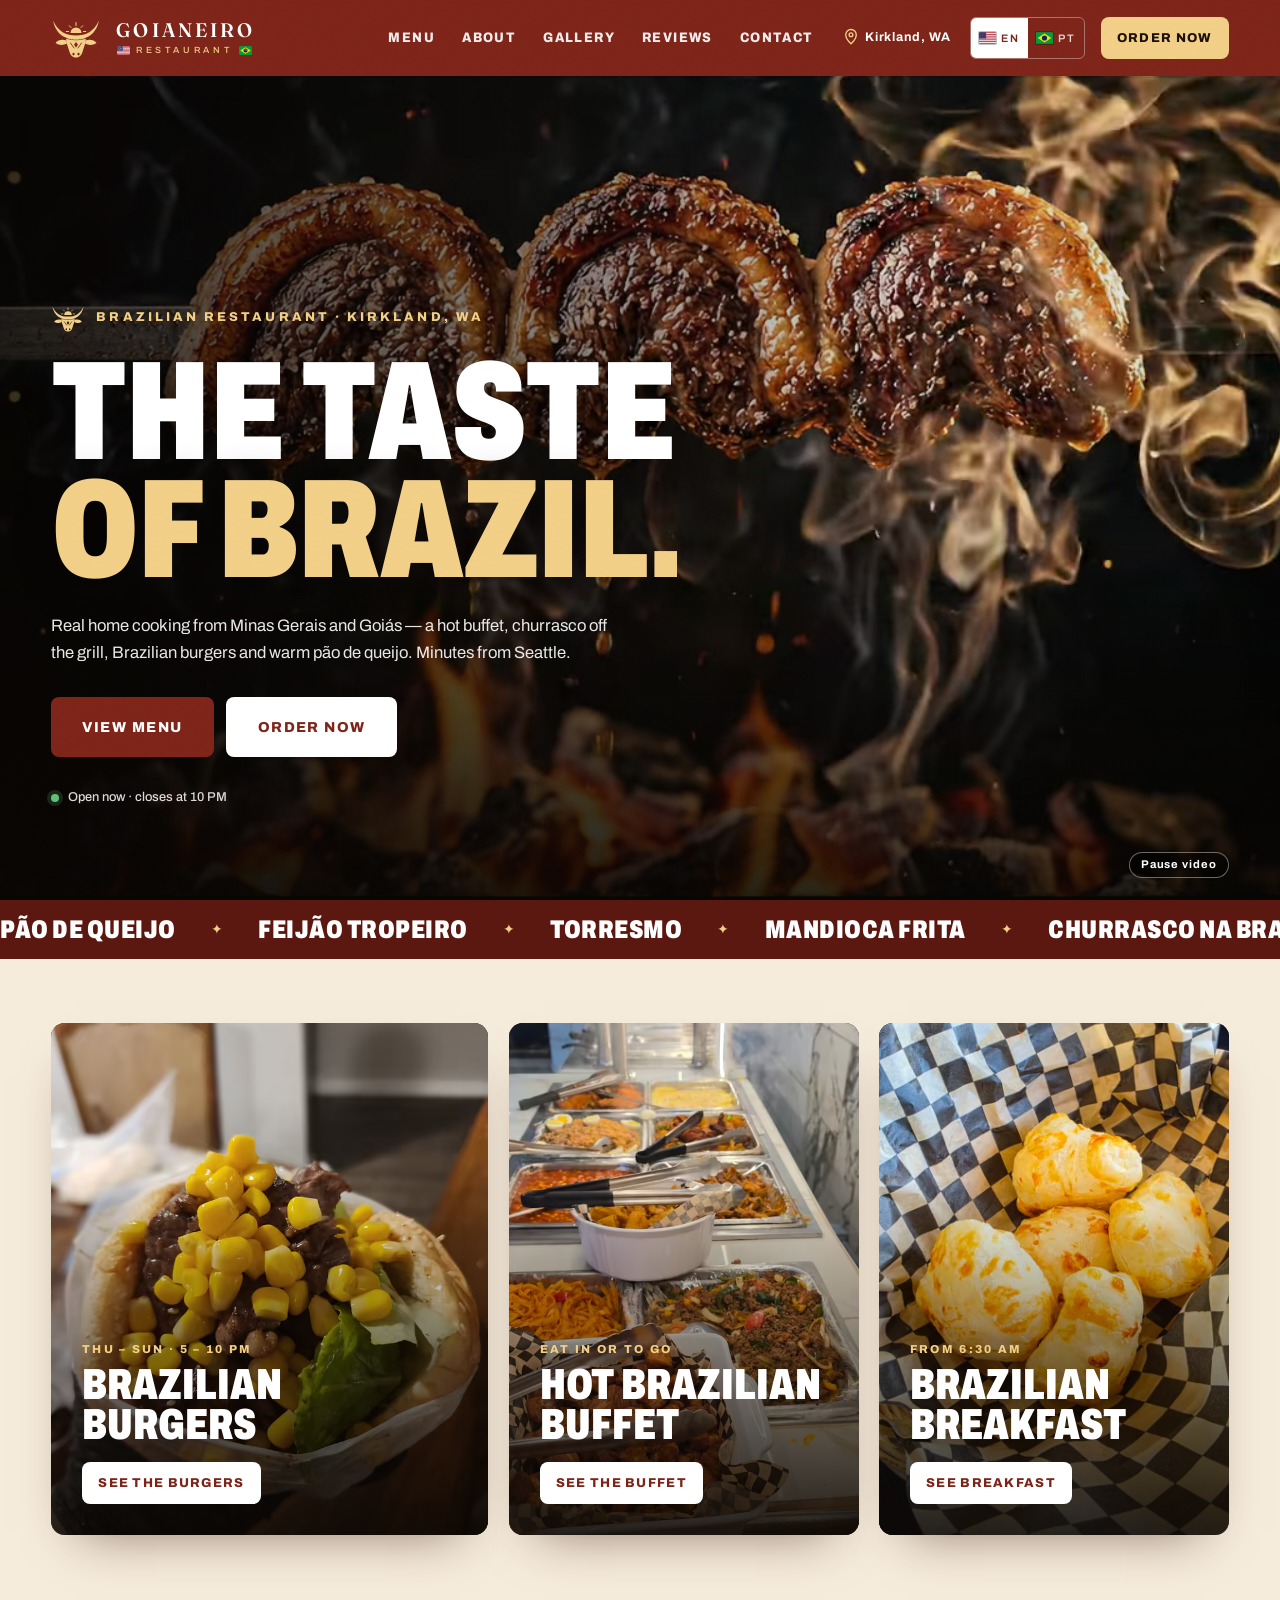
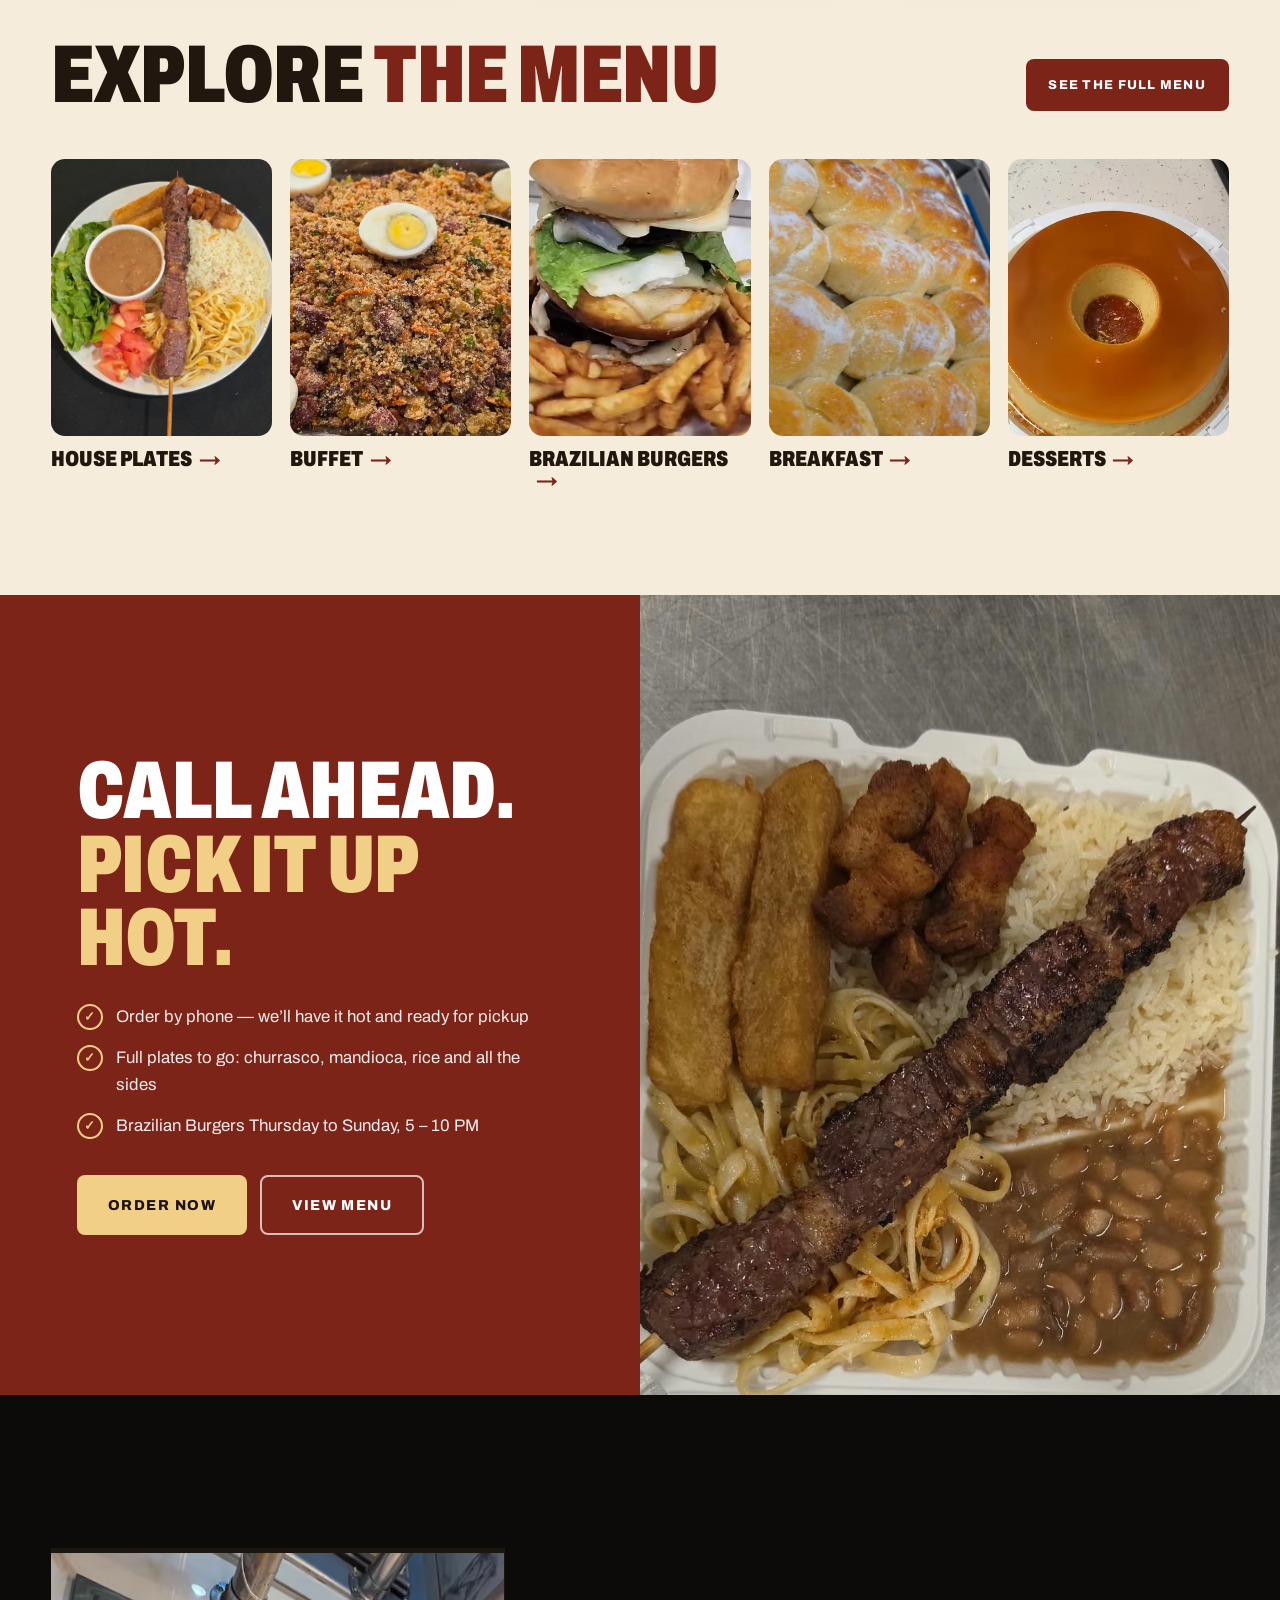
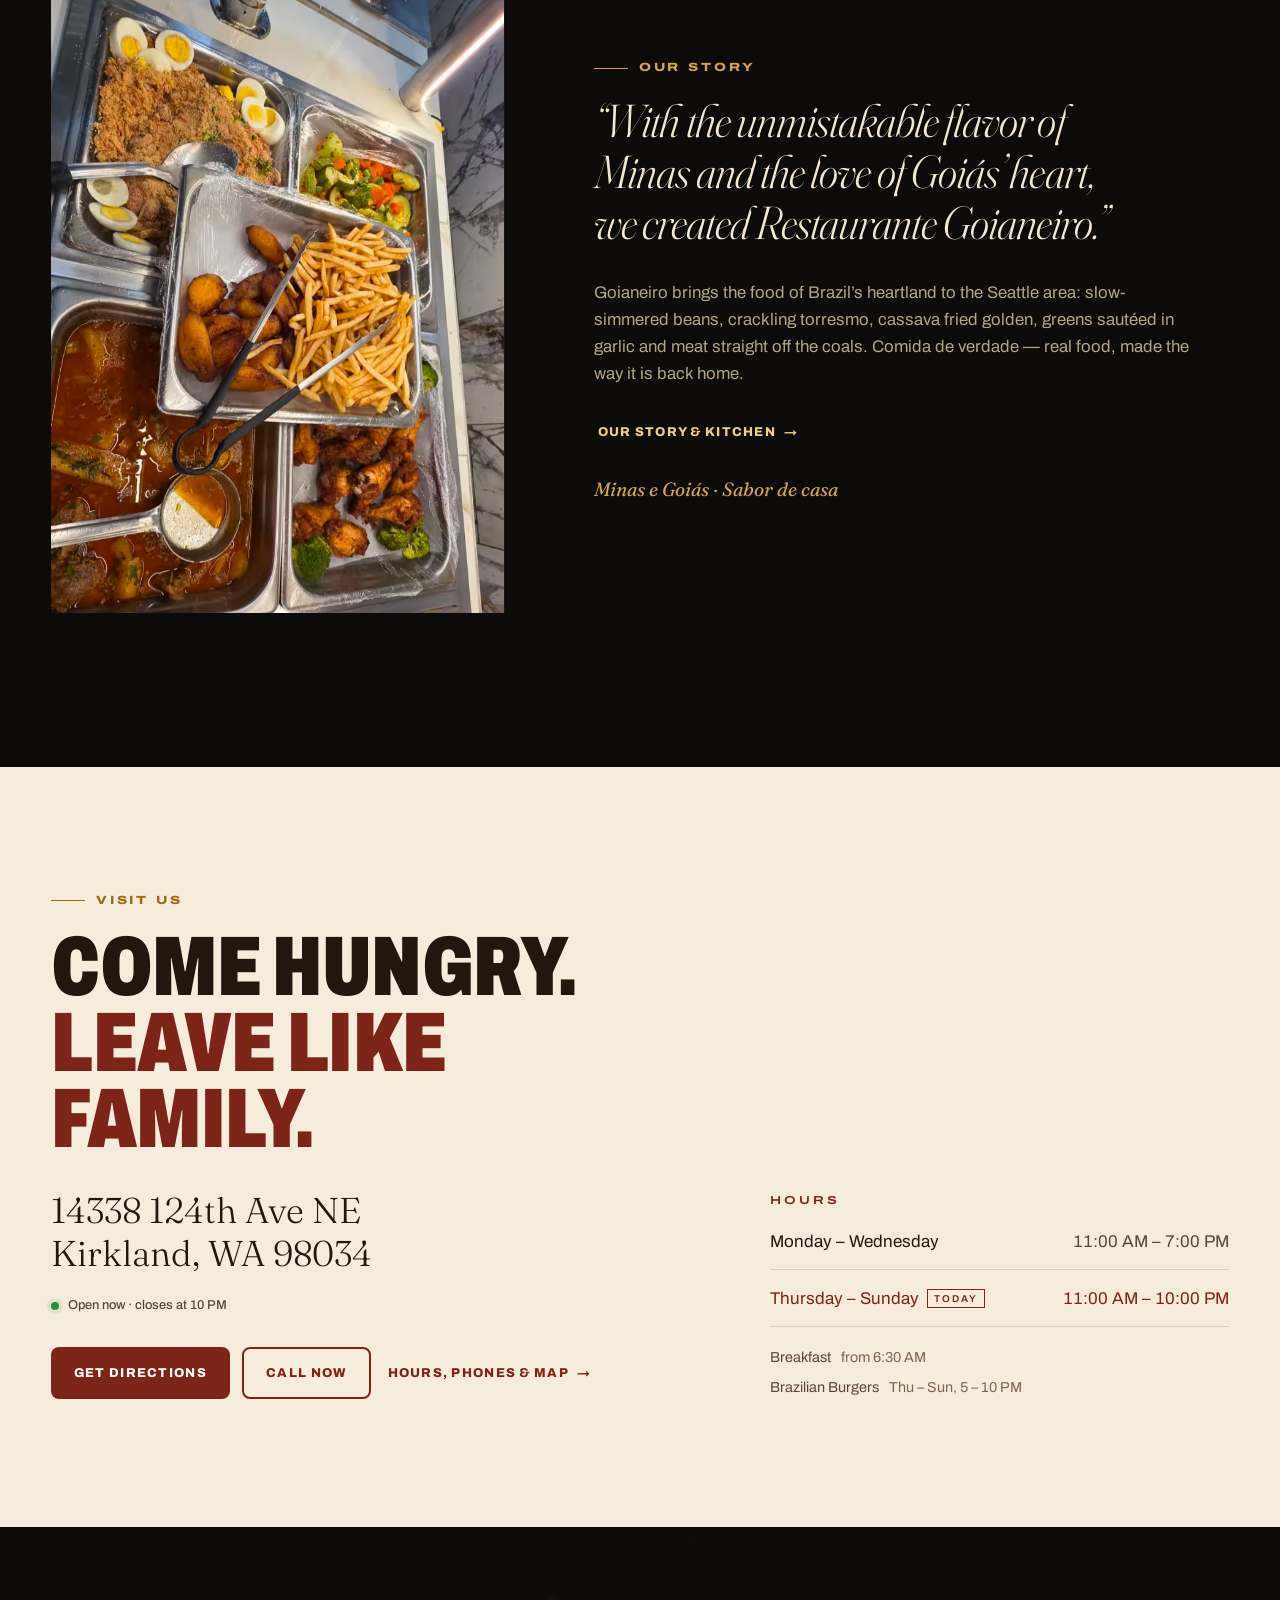
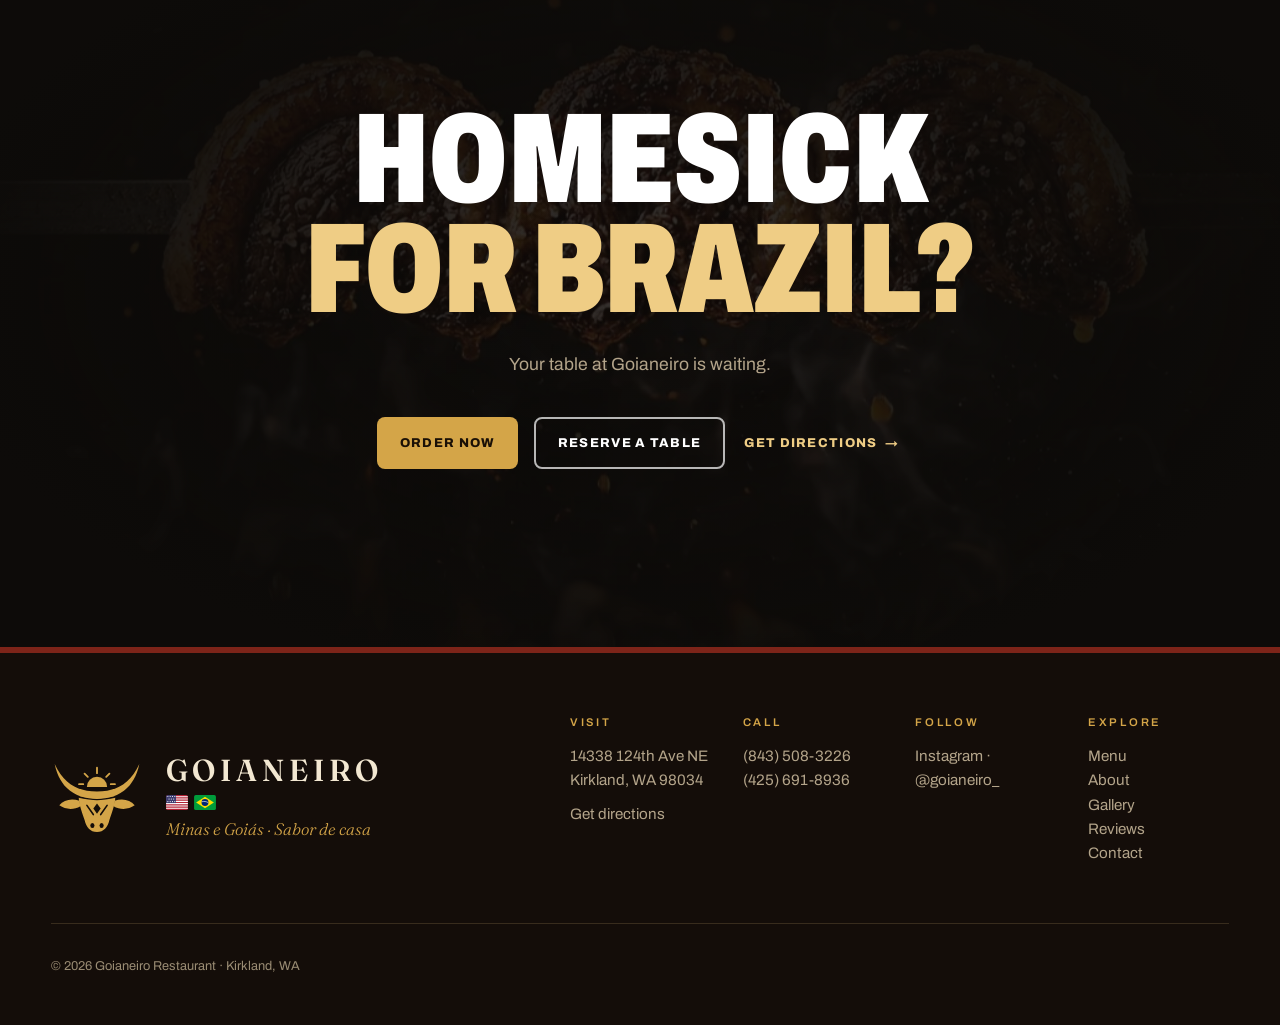
==== commit cb0d6b10: "Remodel the site with a big-chain restaurant feel - Solid brand-red header with "find us" link; new " ====
--- a/index.html
+++ b/index.html
@@ -31,10 +31,10 @@
 
 <link rel="preconnect" href="https://fonts.googleapis.com">
 <link rel="preconnect" href="https://fonts.gstatic.com" crossorigin>
-<link rel="stylesheet" href="https://fonts.googleapis.com/css2?family=Archivo:wdth,wght@62..125,400..700&family=Fraunces:ital,opsz,wght@0,9..144,300..700;1,9..144,300..700&display=swap">
-<link rel="preload" as="image" href="assets/video/hero-flow-poster.webp" type="image/webp" media="(min-width: 900px)">
+<link rel="stylesheet" href="https://fonts.googleapis.com/css2?family=Archivo:wdth,wght@62..125,400..900&family=Fraunces:ital,opsz,wght@0,9..144,300..700;1,9..144,300..700&display=swap">
+<link rel="preload" as="image" href="assets/video/hero-flow-poster.webp" type="image/webp" media="(min-width: 900px)" fetchpriority="high">
 <link rel="preload" as="image" href="assets/video/hero-flow-m-poster.webp" type="image/webp" media="(max-width: 899px)">
-<link rel="stylesheet" href="assets/css/styles.css?v=20261015">
+<link rel="stylesheet" href="assets/css/styles.css?v=20261017b">
 
 <script type="application/ld+json">
 {
@@ -138,6 +138,9 @@
 
 <!-- ================= HEADER ================= -->
 <header class="site-header" id="top">
+  <button type="button" class="menu-btn" aria-controls="drawer" aria-expanded="false" aria-label="Open menu" data-drawer-open>
+    <span></span><span></span><span></span>
+  </button>
   <a class="brand" href="index.html" aria-label="Goianeiro Restaurant, home" aria-current="page">
     <svg class="brand__mark" viewBox="0 0 200 190" aria-hidden="true"><use href="#g-mark"/></svg>
     <span class="brand__word">
@@ -153,6 +156,7 @@
     <a href="contact.html" data-i18n="navContact">Contact</a>
   </nav>
   <div class="header__actions">
+    <a class="findus" href="contact.html"><svg viewBox="0 0 24 24" aria-hidden="true"><path d="M12 21s7-6.2 7-12a7 7 0 0 0-14 0c0 5.8 7 12 7 12Z"/><circle cx="12" cy="9" r="2.5"/></svg><span data-i18n="findUs">Kirkland, WA</span></a>
     <div class="lang" role="group" aria-label="Language">
       <button type="button" data-lang="en" aria-pressed="true"><svg class="flag" viewBox="0 0 19 13" aria-hidden="true"><path fill="#b22234" d="M0 0h19v13H0z"/><path stroke="#fff" d="M0 1.5h19M0 3.5h19M0 5.5h19M0 7.5h19M0 9.5h19M0 11.5h19"/><path fill="#3c3b6e" d="M0 0h8v7H0z"/></svg> EN</button>
       <button type="button" data-lang="pt" aria-pressed="false"><svg class="flag" viewBox="0 0 19 13" aria-hidden="true"><path fill="#009c3b" d="M0 0h19v13H0z"/><path fill="#ffdf00" d="M9.5 1.5 17 6.5l-7.5 5-7.5-5z"/><circle cx="9.5" cy="6.5" r="2.9" fill="#002776"/></svg> PT</button>
@@ -163,71 +167,26 @@
 
 <main id="main">
 
-<!-- ================= HERO ================= -->
-<section class="hero hero--3d" aria-labelledby="hero-title" data-hero>
-  <div class="h3d" data-h3d>
-    <div class="h3d__scene">
-      <span class="h3d__layer h3d__word" style="--z:-420px" aria-hidden="true">GOIANEIRO</span>
-      <span class="h3d__layer h3d__glow" style="--z:-160px" aria-hidden="true"></span>
-      <span class="h3d__layer h3d__frame" style="--z:-80px" aria-hidden="true"></span>
-      <figure class="h3d__layer h3d__panel" style="--z:0px">
-        <video class="h3d__video" data-autoplay muted loop playsinline preload="none"
-          poster="assets/video/hero-flow-poster.webp" data-poster-m="assets/video/hero-flow-m-poster.webp"
-          aria-label="Brand film: a skewer of picanha turning over glowing embers">
-          <source data-src="assets/video/hero-flow.mp4" data-src-m="assets/video/hero-flow-m.mp4" type="video/mp4">
-          <source data-src="assets/video/hero-flow.webm" data-src-m="assets/video/hero-flow-m.webm" type="video/webm">
-        </video>
-        <span class="h3d__sheen" aria-hidden="true"></span>
-      </figure>
-      <canvas class="h3d__layer h3d__embers" style="--z:90px" aria-hidden="true"></canvas>
-      <p class="h3d__layer h3d__tag" style="--z:150px" aria-hidden="true">
-        <svg viewBox="0 0 200 190"><use href="#g-mark"/></svg>
-        <span>Churrasco <em>na brasa</em></span>
-      </p>
-      <div class="h3d__layer h3d__seal" style="--z:220px">
-        <svg class="hero__seal" viewBox="0 0 320 320" role="img" aria-label="Goianeiro seal: Minas e Goiás, sabor de casa">
-      <defs>
-        <path id="seal-top" d="M40 160a120 120 0 0 1 240 0"/>
-        <path id="seal-bot" d="M34 160a126 126 0 0 0 252 0"/>
-      </defs>
-      <circle cx="160" cy="160" r="156" fill="#0d0b09"/>
-      <circle cx="160" cy="160" r="150" fill="none" stroke="#d4a548" stroke-width="1.5"/>
-      <circle cx="160" cy="160" r="96" fill="none" stroke="#d4a548" stroke-width="1"/>
-      <g class="seal__ring">
-        <text fill="#f3e8d2" font-family="Fraunces, serif" font-size="26" font-weight="600" letter-spacing="6"><textPath href="#seal-top" startOffset="50%" text-anchor="middle">GOIANEIRO</textPath></text>
-        <text fill="#d4a548" font-family="Archivo, sans-serif" font-size="12.5" font-weight="600" letter-spacing="5.5"><textPath href="#seal-bot" startOffset="50%" text-anchor="middle">MINAS E GOIÁS · SABOR DE CASA</textPath></text>
-        <rect x="7" y="149" width="32" height="22.4" fill="#0d0b09"/>
-        <rect x="281" y="149" width="32" height="22.4" fill="#0d0b09"/>
-        <use href="#g-flag-us" x="11" y="152" width="24" height="16.4"/>
-        <use href="#g-flag-br" x="285" y="152" width="24" height="16.4"/>
-      </g>
-      <use href="#g-mark" x="98" y="100" width="124" height="118" color="#d4a548"/>
-    </svg>
-      </div>
-    </div>
-  </div>
-
-  <div class="hero__copy">
-    <p class="hero__brand" data-enter="4">
-      <svg class="hero__brand-mark" viewBox="0 0 200 190" aria-hidden="true"><use href="#g-mark"/></svg>
-      <span class="hero__brand-word">GOIANEIRO</span>
-      <svg class="flag-mark" viewBox="0 0 19 13" aria-hidden="true"><use href="#g-flag-us"/></svg>
-      <svg class="flag-mark" viewBox="0 0 19 13" aria-hidden="true"><use href="#g-flag-br"/></svg>
-    </p>
-    <p class="eyebrow" data-enter="5"><span class="dot"></span> <span data-i18n="heroEyebrow">Brazilian restaurant · Kirkland, WA</span></p>
-    <h1 id="hero-title" class="hero__title" data-enter="6">
-      <span data-i18n="heroTitle1">The taste</span>
-      <em data-i18n="heroTitle2">of Brazil.</em>
-    </h1>
-    <p class="hero__lede" data-enter="7" data-i18n="heroLede">Real home cooking from Minas Gerais and Goiás — a hot buffet, churrasco off the grill, Brazilian burgers and warm pão de queijo. Minutes from Seattle.</p>
-    <div class="hero__ctas" data-enter="8">
-      <a class="btn btn--gold" href="menu.html" data-i18n="ctaMenu">View menu</a>
-      <button type="button" class="btn btn--line" data-open-order data-i18n="ctaOrder">Order now</button>
-      <a class="btn btn--text" data-directions target="_blank" rel="noopener" href="contact.html"><span data-i18n="ctaDirections">Get directions</span> <span aria-hidden="true">→</span></a>
-    </div>
-    <p class="hero__status" data-enter="9"><span class="status" data-status aria-live="polite"></span></p>
-  </div>
-  <a class="hero__scroll" href="#highlights" aria-label="Scroll"><span></span></a>
+<!-- ================= HERO (full-bleed film) ================= -->
+<section class="ohero" aria-labelledby="hero-title">
+  <video class="ohero__video" data-autoplay muted loop playsinline preload="none"
+    poster="assets/video/hero-flow-poster.webp" data-poster-m="assets/video/hero-flow-m-poster.webp"
+    aria-label="Brand film: a skewer of picanha turning over glowing embers">
+    <source data-src="assets/video/hero-flow.mp4" data-src-m="assets/video/hero-flow-m.mp4" type="video/mp4">
+    <source data-src="assets/video/hero-flow.webm" data-src-m="assets/video/hero-flow-m.webm" type="video/webm">
+  </video>
+  <div class="ohero__shade" aria-hidden="true"></div>
+  <div class="ohero__copy">
+    <p class="ohero__eyebrow" data-enter="1"><svg viewBox="0 0 200 190" aria-hidden="true"><use href="#g-mark"/></svg><span data-i18n="heroEyebrow">Brazilian restaurant · Kirkland, WA</span></p>
+    <h1 id="hero-title" class="ohero__title" data-enter="2"><span data-i18n="heroTitle1">The taste</span> <em data-i18n="heroTitle2">of Brazil.</em></h1>
+    <p class="ohero__lede" data-enter="3" data-i18n="heroLede">Real home cooking from Minas Gerais and Goiás — a hot buffet, churrasco off the grill, Brazilian burgers and warm pão de queijo. Minutes from Seattle.</p>
+    <div class="ohero__ctas" data-enter="4">
+      <a class="btn btn--red btn--lg" href="menu.html" data-i18n="ctaMenu">View menu</a>
+      <button type="button" class="btn btn--white btn--lg" data-open-order data-i18n="ctaOrder">Order now</button>
+    </div>
+    <p class="ohero__status" data-enter="5"><span class="status" data-status aria-live="polite"></span></p>
+  </div>
+  <button type="button" class="ohero__pause" data-hero-pause aria-pressed="false"><span data-i18n="pauseVideo">Pause video</span></button>
 </section>
 
 <!-- ================= MARQUEE ================= -->
@@ -238,77 +197,135 @@
   </div>
 </div>
 
-<!-- ================= MENU HIGHLIGHTS (full menu: menu.html) ================= -->
-<section class="highlights" id="highlights" aria-labelledby="hl-title">
-  <header class="section-head section-head--split">
-    <div>
-      <p class="kicker" data-reveal data-i18n="menuKicker">The menu</p>
-      <h2 id="hl-title" class="display display--xl" data-reveal><span data-i18n="menuTitle1">Brazil,</span> <em data-i18n="menuTitle2">plate by plate.</em></h2>
-    </div>
-    <a class="btn btn--line" href="menu.html" data-reveal data-i18n="ctaMenuFull">See the full menu</a>
+<!-- ================= PROMOS ================= -->
+<section class="promos light" aria-label="Featured">
+  <ul class="promo-grid">
+    <li class="promo" data-reveal>
+      <a href="menu.html#burgers">
+        <picture>
+          <source type="image/avif" srcset="assets/img/burger-milho-720.avif">
+          <source type="image/webp" srcset="assets/img/burger-milho-720.webp">
+          <img src="assets/img/burger-milho-720.jpg" width="720" height="900" loading="lazy" decoding="async" alt="Brazilian burger piled with steak, sweet corn and lettuce" data-i18n-attr="alt:altBurgerMilho">
+        </picture>
+        <span class="promo__body">
+          <span class="promo__kick" data-i18n="metaBurgers">Thu – Sun · 5 – 10 PM</span>
+          <span class="promo__title" data-i18n="tabBurgers">Brazilian Burgers</span>
+          <span class="btn btn--white btn--sm promo__cta" data-i18n="ctaSeeBurgers">See the burgers</span>
+        </span>
+      </a>
+    </li>
+    <li class="promo" data-reveal>
+      <a href="menu.html#buffet">
+        <picture>
+          <source type="image/avif" srcset="assets/img/buffet-linha-720.avif">
+          <source type="image/webp" srcset="assets/img/buffet-linha-720.webp">
+          <img src="assets/img/buffet-linha-720.jpg" width="720" height="900" loading="lazy" decoding="async" alt="The Goianeiro buffet line with hot trays" data-i18n-attr="alt:altBuffet">
+        </picture>
+        <span class="promo__body">
+          <span class="promo__kick" data-i18n="metaBuffet">Eat in or to go</span>
+          <span class="promo__title" data-i18n="promoBuffet">Hot Brazilian buffet</span>
+          <span class="btn btn--white btn--sm promo__cta" data-i18n="ctaSeeBuffet">See the buffet</span>
+        </span>
+      </a>
+    </li>
+    <li class="promo" data-reveal>
+      <a href="menu.html#breakfast">
+        <picture>
+          <source type="image/avif" srcset="assets/img/pao-de-queijo-739.avif">
+          <source type="image/webp" srcset="assets/img/pao-de-queijo-739.webp">
+          <img src="assets/img/pao-de-queijo-739.jpg" width="739" height="1600" loading="lazy" decoding="async" alt="Basket of pão de queijo" data-i18n-attr="alt:altPaoShort">
+        </picture>
+        <span class="promo__body">
+          <span class="promo__kick" data-i18n="metaBreakfast">From 6:30 AM</span>
+          <span class="promo__title" data-i18n="promoBreakfast">Brazilian breakfast</span>
+          <span class="btn btn--white btn--sm promo__cta" data-i18n="ctaSeeBreakfast">See breakfast</span>
+        </span>
+      </a>
+    </li>
+  </ul>
+</section>
+
+<!-- ================= MENU CATEGORIES (full menu: menu.html) ================= -->
+<section class="cats light" aria-labelledby="cats-title">
+  <header class="cats__head">
+    <h2 id="cats-title" class="big-title" data-reveal><span data-i18n="catsTitle1">Explore</span> <em data-i18n="catsTitle2">the menu</em></h2>
+    <a class="btn btn--red" href="menu.html" data-reveal data-i18n="ctaMenuFull">See the full menu</a>
   </header>
-  <ul class="hl-grid">
-    <li class="hl-card" data-reveal>
+  <ul class="cat-grid">
+    <li class="cat" data-reveal>
       <a href="menu.html#plates">
-        <figure class="hl-card__media"><picture>
-          <source type="image/avif" srcset="assets/img/espetinho-prato-480.avif 480w, assets/img/espetinho-prato-924.avif 924w" sizes="(min-width: 900px) 25vw, 46vw">
-          <source type="image/webp" srcset="assets/img/espetinho-prato-480.webp 480w, assets/img/espetinho-prato-924.webp 924w" sizes="(min-width: 900px) 25vw, 46vw">
+        <span class="cat__media"><picture>
+          <source type="image/avif" srcset="assets/img/espetinho-prato-480.avif">
+          <source type="image/webp" srcset="assets/img/espetinho-prato-480.webp">
           <img src="assets/img/espetinho-prato-480.jpg" width="480" height="600" loading="lazy" decoding="async" alt="Plate with a grilled beef skewer, beans, rice, pasta, lettuce, tomato, fried cassava and torresmo" data-i18n-attr="alt:altEspPrato">
-        </picture></figure>
-        <div class="hl-card__body">
-          <p class="hl-card__meta" data-i18n="metaPlates">Off the grill · new</p>
-          <h3 class="hl-card__name" data-i18n="tabPlates">House plates</h3>
-          <p class="hl-card__desc" data-i18n="hlPlates">Meat off the grill with every side on the same plate.</p>
-          <span class="hl-card__go" aria-hidden="true">→</span>
-        </div>
-      </a>
-    </li>
-    <li class="hl-card" data-reveal>
+        </picture></span>
+        <span class="cat__name" data-i18n="tabPlates">House plates</span>
+      </a>
+    </li>
+    <li class="cat" data-reveal>
       <a href="menu.html#buffet">
-        <figure class="hl-card__media"><picture>
-          <source type="image/avif" srcset="assets/img/buffet-linha-400.avif 400w, assets/img/buffet-linha-720.avif 720w" sizes="(min-width: 900px) 25vw, 46vw">
-          <source type="image/webp" srcset="assets/img/buffet-linha-400.webp 400w, assets/img/buffet-linha-720.webp 720w" sizes="(min-width: 900px) 25vw, 46vw">
-          <img src="assets/img/buffet-linha-720.jpg" width="720" height="900" loading="lazy" decoding="async" alt="The Goianeiro buffet line with hot trays" data-i18n-attr="alt:altBuffet">
-        </picture></figure>
-        <div class="hl-card__body">
-          <p class="hl-card__meta" data-i18n="metaBuffet">Eat in or to go</p>
-          <h3 class="hl-card__name" data-i18n="tabBuffet">Buffet</h3>
-          <p class="hl-card__desc" data-i18n="hlBuffet">Hot trays of home cooking from Minas and Goiás.</p>
-          <span class="hl-card__go" aria-hidden="true">→</span>
-        </div>
-      </a>
-    </li>
-    <li class="hl-card" data-reveal>
+        <span class="cat__media"><picture>
+          <source type="image/avif" srcset="assets/img/feijao-tropeiro-bandeja-400.avif">
+          <source type="image/webp" srcset="assets/img/feijao-tropeiro-bandeja-400.webp">
+          <img src="assets/img/feijao-tropeiro-bandeja-400.jpg" width="400" height="500" loading="lazy" decoding="async" alt="Feijão tropeiro topped with boiled eggs" data-i18n-attr="alt:altTropeiro">
+        </picture></span>
+        <span class="cat__name" data-i18n="tabBuffet">Buffet</span>
+      </a>
+    </li>
+    <li class="cat" data-reveal>
       <a href="menu.html#burgers">
-        <figure class="hl-card__media"><picture>
-          <source type="image/avif" srcset="assets/img/burger-milho-400.avif 400w, assets/img/burger-milho-720.avif 720w" sizes="(min-width: 900px) 25vw, 46vw">
-          <source type="image/webp" srcset="assets/img/burger-milho-400.webp 400w, assets/img/burger-milho-720.webp 720w" sizes="(min-width: 900px) 25vw, 46vw">
-          <img src="assets/img/burger-milho-720.jpg" width="720" height="900" loading="lazy" decoding="async" alt="Brazilian burger piled with steak, sweet corn and lettuce" data-i18n-attr="alt:altBurgerMilho">
-        </picture></figure>
-        <div class="hl-card__body">
-          <p class="hl-card__meta" data-i18n="metaBurgers">Thu – Sun · 5 – 10 PM</p>
-          <h3 class="hl-card__name" data-i18n="tabBurgers">Brazilian Burgers</h3>
-          <p class="hl-card__desc" data-i18n="hlBurgers">Stacked high, Brazilian style: X-Tudo, X-Bacon and more.</p>
-          <span class="hl-card__go" aria-hidden="true">→</span>
-        </div>
-      </a>
-    </li>
-    <li class="hl-card" data-reveal>
+        <span class="cat__media"><picture>
+          <source type="image/avif" srcset="assets/img/burger-torre-400.avif">
+          <source type="image/webp" srcset="assets/img/burger-torre-400.webp">
+          <img src="assets/img/burger-torre-400.jpg" width="400" height="500" loading="lazy" decoding="async" alt="Tall Brazilian burger with egg, cheese and lettuce, served with fries" data-i18n-attr="alt:altBurgerTorre">
+        </picture></span>
+        <span class="cat__name" data-i18n="tabBurgers">Brazilian Burgers</span>
+      </a>
+    </li>
+    <li class="cat" data-reveal>
+      <a href="menu.html#breakfast">
+        <span class="cat__media"><picture>
+          <source type="image/avif" srcset="assets/img/pao-de-sal-480.avif">
+          <source type="image/webp" srcset="assets/img/pao-de-sal-480.webp">
+          <img src="assets/img/pao-de-sal-480.jpg" width="480" height="600" loading="lazy" decoding="async" alt="Tray of golden Brazilian bread rolls fresh from the oven" data-i18n-attr="alt:altPaoSal">
+        </picture></span>
+        <span class="cat__name" data-i18n="tabBreakfast">Breakfast</span>
+      </a>
+    </li>
+    <li class="cat" data-reveal>
       <a href="menu.html#desserts">
-        <figure class="hl-card__media"><picture>
-          <source type="image/avif" srcset="assets/img/pudim-calda-400.avif 400w, assets/img/pudim-calda-720.avif 720w" sizes="(min-width: 900px) 25vw, 46vw">
-          <source type="image/webp" srcset="assets/img/pudim-calda-400.webp 400w, assets/img/pudim-calda-720.webp 720w" sizes="(min-width: 900px) 25vw, 46vw">
-          <img src="assets/img/pudim-calda-720.jpg" width="720" height="900" loading="lazy" decoding="async" alt="Whole pudim de leite glazed in caramel, seen from above" data-i18n-attr="alt:altPudimCalda">
-        </picture></figure>
-        <div class="hl-card__body">
-          <p class="hl-card__meta" data-i18n="metaSweets">Ask for today’s selection</p>
-          <h3 class="hl-card__name" data-i18n="tabSweets">Desserts</h3>
-          <p class="hl-card__desc" data-i18n="hlSweets">Pudim, pavê and dessert cups.</p>
-          <span class="hl-card__go" aria-hidden="true">→</span>
-        </div>
+        <span class="cat__media"><picture>
+          <source type="image/avif" srcset="assets/img/pudim-calda-400.avif">
+          <source type="image/webp" srcset="assets/img/pudim-calda-400.webp">
+          <img src="assets/img/pudim-calda-400.jpg" width="400" height="500" loading="lazy" decoding="async" alt="Whole pudim de leite glazed in caramel, seen from above" data-i18n-attr="alt:altPudimCalda">
+        </picture></span>
+        <span class="cat__name" data-i18n="tabSweets">Desserts</span>
       </a>
     </li>
   </ul>
+</section>
+
+<!-- ================= ORDER BAND ================= -->
+<section class="oband" aria-labelledby="oband-title">
+  <div class="oband__copy">
+    <h2 id="oband-title" class="big-title big-title--light" data-reveal><span data-i18n="obandTitle1">Call ahead.</span> <em data-i18n="obandTitle2">Pick it up hot.</em></h2>
+    <ul class="oband__list" data-reveal>
+      <li data-i18n="oband1">Order by phone — we’ll have it hot and ready for pickup</li>
+      <li data-i18n="oband2">Full plates to go: churrasco, mandioca, rice and all the sides</li>
+      <li data-i18n="oband3">Brazilian Burgers Thursday to Sunday, 5 – 10 PM</li>
+    </ul>
+    <div class="oband__ctas" data-reveal>
+      <button type="button" class="btn btn--gold btn--lg" data-open-order data-i18n="ctaOrder">Order now</button>
+      <a class="btn btn--line btn--lg" href="menu.html" data-i18n="ctaMenu">View menu</a>
+    </div>
+  </div>
+  <figure class="oband__media" data-reveal="clip">
+    <picture>
+      <source type="image/avif" srcset="assets/img/espetinho-viagem-924.avif">
+      <source type="image/webp" srcset="assets/img/espetinho-viagem-924.webp">
+      <img src="assets/img/espetinho-viagem-924.jpg" width="924" height="1155" loading="lazy" decoding="async" alt="Prato com espetinho packed to go: skewer, rice, beans, pasta, fried cassava and torresmo" data-i18n-attr="alt:altEspViagem">
+    </picture>
+  </figure>
 </section>
 
 <!-- ================= STORY ================= -->
@@ -358,7 +375,7 @@
 </section>
 
 <!-- ================= VISIT STRIP (details + map: contact.html) ================= -->
-<section class="vstrip" aria-labelledby="vs-title">
+<section class="vstrip light" aria-labelledby="vs-title">
   <div class="vstrip__info">
     <p class="kicker" data-reveal data-i18n="visitKicker">Visit us</p>
     <h2 id="vs-title" class="display display--xl" data-reveal><span data-i18n="visitTitle1">Come hungry.</span> <em data-i18n="visitTitle2">Leave like family.</em></h2>
@@ -435,6 +452,26 @@
   </div>
   <p class="footer__legal">© <span data-year></span> Goianeiro Restaurant · Kirkland, WA</p>
 </footer>
+
+<!-- Mobile menu -->
+<div class="drawer" id="drawer" hidden>
+  <div class="drawer__panel" role="dialog" aria-modal="true" aria-label="Menu">
+    <button type="button" class="drawer__close" aria-label="Close menu" data-drawer-close>×</button>
+    <nav class="drawer__nav" aria-label="Mobile">
+      <a href="index.html" aria-current="page" data-i18n="navHome">Home</a>
+      <a href="menu.html" data-i18n="navMenu">Menu</a>
+      <a href="about.html" data-i18n="navAbout">About</a>
+      <a href="about.html#gallery" data-i18n="navGallery">Gallery</a>
+      <a href="reviews.html" data-nav-reviews data-i18n="navReviews">Reviews</a>
+      <a href="contact.html" data-i18n="navContact">Contact</a>
+    </nav>
+    <div class="drawer__foot">
+      <button type="button" class="btn btn--red btn--block" data-open-order data-i18n="ctaOrder">Order now</button>
+      <a class="btn btn--line btn--block" data-tel href="contact.html"><span data-i18n="ctaCall">Call now</span></a>
+      <p class="drawer__addr"><span data-addr-line1>14338 124th Ave NE</span><br><span data-addr-line2>Kirkland, WA 98034</span></p>
+    </div>
+  </div>
+</div>
 
 <!-- Mobile action bar -->
 <nav class="actionbar" aria-label="Quick actions">
@@ -484,6 +521,6 @@
   <p class="lightbox__count" data-lb-count></p>
 </dialog>
 
-<script src="assets/js/main.js?v=20261015" defer></script>
+<script src="assets/js/main.js?v=20261017b" defer></script>
 </body>
 </html>
--- a/assets/css/styles.css
+++ b/assets/css/styles.css
@@ -27,6 +27,7 @@
   --ease: cubic-bezier(.2, .7, .1, 1);
   --ease-io: cubic-bezier(.65, 0, .35, 1);
   --header-h: 76px;
+  --on-gold: #1a1006;
 }
 
 *, *::before, *::after { box-sizing: border-box; }
@@ -54,10 +55,10 @@
 a { color: inherit; }
 button { font: inherit; color: inherit; }
 em { font-style: italic; }
-::selection { background: var(--gold); color: var(--ink); }
+::selection { background: var(--gold); color: var(--on-gold); }
 :focus-visible { outline: 2px solid var(--gold-2); outline-offset: 3px; }
 
-.skip { position: absolute; left: -999px; top: 8px; z-index: 200; background: var(--gold); color: var(--ink); padding: 10px 16px; }
+.skip { position: absolute; left: -999px; top: 8px; z-index: 200; background: var(--gold); color: var(--on-gold); padding: 10px 16px; }
 .skip:focus { left: 8px; }
 
 /* ---------- type ---------- */
@@ -99,7 +100,7 @@
 }
 .btn--sm { --h: 42px; padding: 0 1.2em; font-size: .7rem; }
 .btn--block { width: 100%; }
-.btn--gold { background: var(--gold); color: var(--ink); }
+.btn--gold { background: var(--gold); color: var(--on-gold); }
 .btn--gold::before, .btn--line::before {
   content: ""; position: absolute; inset: 0; z-index: -1;
   transform: translateY(101%); transition: transform .5s var(--ease);
@@ -107,7 +108,7 @@
 .btn--gold::before { background: var(--cream); }
 .btn--line { border-color: var(--line-2); color: var(--cream); background: transparent; }
 .btn--line::before { background: var(--gold); }
-.btn--line:hover { color: var(--ink); border-color: var(--gold); }
+.btn--line:hover { color: var(--on-gold); border-color: var(--gold); }
 .btn:hover::before { transform: translateY(0); }
 .btn--text { padding: 0 .2em; color: var(--gold-2); min-height: 44px; }
 .btn--text span[aria-hidden] { transition: transform .4s var(--ease); }
@@ -146,7 +147,7 @@
   font: 600 .68rem/1 var(--f-ui); letter-spacing: .12em; color: var(--faint); display: flex; align-items: center; gap: .45em;
   transition: color .3s, background .3s;
 }
-.lang button[aria-pressed="true"] { color: var(--ink); background: var(--gold-2); }
+.lang button[aria-pressed="true"] { color: var(--on-gold); background: var(--gold-2); }
 .lang button:not([aria-pressed="true"]):hover { color: var(--cream); }
 
 /* ---------- hero: 3D stage ----------
@@ -414,7 +415,7 @@
   display: inline-flex; align-items: center; min-height: 22px; padding: 0 .65em; border: 1px solid var(--line-2); border-radius: 999px;
   font: 600 .6rem/1 var(--f-ui); font-variation-settings: "wdth" 115; letter-spacing: .16em; text-transform: uppercase; color: var(--gold-2); white-space: nowrap;
 }
-.tag--new { background: var(--gold); border-color: var(--gold); color: var(--ink); }
+.tag--new { background: var(--gold); border-color: var(--gold); color: var(--on-gold); }
 .mlist__row .tag { align-self: center; }
 
 /* house plates: the signature video on the left */
@@ -422,7 +423,7 @@
 .mvideo video { width: 100%; height: 100%; object-fit: cover; display: block; }
 .mvideo::after { content: ""; position: absolute; inset: 0; background: linear-gradient(180deg, rgba(13, 11, 9, .35), transparent 22%, transparent 70%, rgba(13, 11, 9, .55)); pointer-events: none; }
 .mvideo__badge {
-  position: absolute; z-index: 1; top: 16px; left: 16px; padding: .55em .9em; background: var(--gold); color: var(--ink);
+  position: absolute; z-index: 1; top: 16px; left: 16px; padding: .55em .9em; background: var(--gold); color: var(--on-gold);
   font: 600 .64rem/1 var(--f-ui); font-variation-settings: "wdth" 118; letter-spacing: .22em; text-transform: uppercase;
 }
 .mvideo__cap { margin-top: 1rem; font: italic 300 1.1rem/1.3 var(--f-display); color: var(--muted); }
@@ -456,7 +457,7 @@
 .mshot { margin: 0; }
 .mshot button { width: 100%; }
 .mshot figcaption { margin-top: .55rem; font: italic 400 .98rem/1.2 var(--f-display); color: var(--cream); }
-.mshot__new { position: absolute; z-index: 1; top: 8px; left: 8px; padding: .45em .6em; background: var(--gold); color: var(--ink); font: 600 .56rem/1 var(--f-ui); letter-spacing: .18em; text-transform: uppercase; }
+.mshot__new { position: absolute; z-index: 1; top: 8px; left: 8px; padding: .45em .6em; background: var(--gold); color: var(--on-gold); font: 600 .56rem/1 var(--f-ui); letter-spacing: .18em; text-transform: uppercase; }
 
 /* ---------- experience ---------- */
 .experience {
@@ -587,7 +588,7 @@
 .lightbox__stage img, .lightbox__stage video { max-width: 100%; max-height: 84svh; width: auto; height: auto; object-fit: contain; animation: lbIn .5s var(--ease); }
 @keyframes lbIn { from { opacity: 0; transform: scale(.97); } }
 .lightbox__btn { position: fixed; z-index: 2; width: 52px; height: 52px; border: 1px solid var(--line-2); background: rgba(13, 11, 9, .6); color: var(--cream); font-size: 1.8rem; line-height: 1; cursor: pointer; transition: background .3s, color .3s; }
-.lightbox__btn:hover { background: var(--gold); color: var(--ink); }
+.lightbox__btn:hover { background: var(--gold); color: var(--on-gold); }
 .lightbox__close { top: 16px; right: 16px; }
 .lightbox__prev { left: 16px; top: 50%; translate: 0 -50%; }
 .lightbox__next { right: 16px; top: 50%; translate: 0 -50%; }
@@ -692,7 +693,7 @@
     background: none; border: 0; text-decoration: none; cursor: pointer;
     font: 600 .62rem/1 var(--f-ui); letter-spacing: .14em; text-transform: uppercase; color: var(--muted);
   }
-  .actionbar button:first-child { background: var(--gold); color: var(--ink); }
+  .actionbar button:first-child { background: var(--gold); color: var(--on-gold); }
   .actionbar svg { width: 22px; height: 22px; fill: none; stroke: currentColor; stroke-width: 1.5; stroke-linejoin: round; stroke-linecap: round; }
   .lightbox__prev, .lightbox__next { top: auto; bottom: 12px; translate: none; }
   .lightbox__count { bottom: 30px; }
@@ -962,3 +963,245 @@
 @media (prefers-reduced-motion: reduce) {
   .hl-card a, .hl-card__media img { transition: none; }
 }
+
+/* =========================================================
+   REMODEL (Oct 2026) — big-chain restaurant feel:
+   solid brand header, full-bleed film hero, bold condensed type,
+   big photo cards, warm light sections alternating with dark ones.
+   ========================================================= */
+:root {
+  --red: #7d2419; --red-2: #94301f; --red-dk: #5a1810;
+  --paper: #f6ecdc; --paper-2: #efe2cc; --paper-3: #e5d3b6;
+  --f-big: "Archivo", "Arial Narrow", Arial, sans-serif;
+  --radius: 14px;
+}
+/* light sections: same components, warm paper palette */
+.light {
+  --ink: var(--paper); --ink-2: var(--paper-2); --ink-3: var(--paper-3);
+  --cream: #22170f; --muted: #5a4636; --faint: #7b6651;
+  --gold: #9a6a1a; --gold-2: #8a2a1c; --gold-dim: #c49b54;
+  --line: rgba(70, 40, 20, .14); --line-2: rgba(70, 40, 20, .3);
+  background-color: var(--paper); color: var(--cream);
+}
+.light .display em, .light .dish__name em, .light .dcard__name em { color: var(--red); }
+
+/* ---------- big condensed display type ---------- */
+.big-title, .display--xl, .display--xxl, .panel__title, .ohero__title {
+  font-family: var(--f-big); font-weight: 900; font-variation-settings: "wdth" 72;
+  text-transform: uppercase; letter-spacing: -.005em; line-height: .9; font-style: normal;
+}
+.big-title { margin: 0; font-size: clamp(2.6rem, 6.4vw, 5.8rem); }
+.big-title em, .display--xl em, .display--xxl em, .panel__title em { font-style: normal; font-weight: 900; color: var(--gold-2); }
+.light .big-title em, .light .display--xl em, .light .display--xxl em { color: var(--red); }
+.big-title--light { color: #fff; }
+.big-title--light em { color: #f2cf86; }
+.display--xl { font-size: clamp(2.7rem, 6.6vw, 6rem); }
+.display--xxl { font-size: clamp(3.2rem, 10vw, 9.5rem); line-height: .86; }
+.panel__title { font-size: clamp(2.3rem, 4vw, 3.6rem); }
+.kicker { font-weight: 800; letter-spacing: .24em; }
+
+/* ---------- buttons: solid, rounded, punchy ---------- */
+.btn { border-radius: 8px; font-weight: 800; font-variation-settings: "wdth" 100; letter-spacing: .1em; font-size: .8rem; --h: 52px; }
+.btn--lg { --h: 60px; padding: 0 2.1em; font-size: .9rem; }
+.btn--sm { --h: 42px; }
+.btn--red { background: var(--red); color: #fff; }
+.btn--red::before { content: ""; position: absolute; inset: 0; z-index: -1; background: var(--red-dk); transform: translateY(101%); transition: transform .5s var(--ease); }
+.btn--white { background: #fff; color: var(--red); }
+.btn--white::before { content: ""; position: absolute; inset: 0; z-index: -1; background: var(--paper-2); transform: translateY(101%); transition: transform .5s var(--ease); }
+.btn--line { border: 2px solid rgba(255, 255, 255, .7); color: #fff; }
+.light .btn--line { border-color: var(--red); color: var(--red); }
+.light .btn--line::before { background: var(--red); }
+.light .btn--line:hover { color: #fff; border-color: var(--red); }
+.light .btn--gold { background: var(--red); color: #fff; }
+.light .btn--gold::before { background: var(--red-dk); }
+.light .btn--text { color: var(--red); }
+
+/* ---------- header: solid brand bar ---------- */
+.site-header { background: var(--red); border-bottom: 0; box-shadow: 0 2px 0 rgba(0, 0, 0, .12); gap: 1.6rem; }
+.site-header.is-scrolled { background: var(--red); backdrop-filter: none; -webkit-backdrop-filter: none; box-shadow: 0 10px 30px -12px rgba(0, 0, 0, .55); }
+.site-header .brand__mark { color: #f2cf86; }
+.site-header .brand__name { color: #fff; }
+.site-header .brand__sub { color: #f2cf86; }
+.nav { gap: 1.7rem; }
+.nav a { color: #fff; font-weight: 800; font-variation-settings: "wdth" 90; letter-spacing: .1em; font-size: .86rem; opacity: .92; }
+.nav a::after { background: #f2cf86; height: 2px; bottom: 0; }
+.nav a:hover, .nav a.is-active, .nav a[aria-current="page"] { color: #fff; opacity: 1; }
+.lang { border-color: rgba(255, 255, 255, .35); border-radius: 6px; overflow: hidden; }
+.lang button { color: rgba(255, 255, 255, .8); }
+.lang button:not([aria-pressed="true"]):hover { color: #fff; }
+.lang button[aria-pressed="true"] { background: #fff; color: var(--red); }
+.site-header .btn--gold { background: #f2cf86; color: var(--on-gold); }
+.findus { display: inline-flex; align-items: center; gap: .45em; color: #fff; text-decoration: none; font: 700 .78rem/1 var(--f-ui); letter-spacing: .06em; padding: .6em .2em; border-bottom: 2px solid transparent; transition: border-color .3s; }
+.findus:hover { border-color: #f2cf86; }
+.findus svg { width: 18px; height: 18px; fill: none; stroke: #f2cf86; stroke-width: 1.8; }
+.menu-btn { display: none; width: 44px; height: 44px; margin-left: -8px; padding: 13px 10px; background: none; border: 0; cursor: pointer; flex-direction: column; justify-content: space-between; flex: none; }
+.menu-btn span { display: block; height: 2px; border-radius: 2px; background: #fff; }
+
+/* ---------- mobile drawer ---------- */
+.drawer { position: fixed; inset: 0; z-index: 90; background: rgba(10, 6, 4, .6); backdrop-filter: blur(4px); -webkit-backdrop-filter: blur(4px); }
+.drawer__panel { position: absolute; inset: 0 auto 0 0; width: min(86vw, 380px); background: var(--red); color: #fff; padding: 76px 26px calc(26px + env(safe-area-inset-bottom)); display: flex; flex-direction: column; overflow-y: auto; animation: drawerIn .45s var(--ease); }
+@keyframes drawerIn { from { transform: translateX(-100%); } }
+.drawer__close { position: absolute; top: 12px; right: 12px; width: 48px; height: 48px; background: none; border: 0; color: #fff; font-size: 2rem; cursor: pointer; }
+.drawer__nav { display: grid; }
+.drawer__nav a { color: #fff; text-decoration: none; font: 900 2.2rem/1.05 var(--f-big); font-variation-settings: "wdth" 72; text-transform: uppercase; padding: .55rem 0; border-bottom: 1px solid rgba(255, 255, 255, .16); }
+.drawer__nav a[aria-current="page"] { color: #f2cf86; }
+.drawer__foot { margin-top: auto; padding-top: 2rem; display: grid; gap: .7rem; }
+.drawer__foot .btn--red { background: #fff; color: var(--red); }
+.drawer__addr { margin: .6rem 0 0; color: rgba(255, 255, 255, .8); font-size: .92rem; }
+html.drawer-open { overflow: hidden; }
+
+/* ---------- hero: full-bleed film ---------- */
+.ohero { position: relative; min-height: min(100svh, 980px); display: grid; align-items: end; overflow: hidden; background: #0a0705; isolation: isolate; }
+.ohero__video { position: absolute; inset: 0; width: 100%; height: 100%; object-fit: cover; z-index: -2; animation: heroZoom 14s ease-out both; }
+@keyframes heroZoom { from { transform: scale(1.12); } }
+.ohero__shade { position: absolute; inset: 0; z-index: -1; background: linear-gradient(90deg, rgba(8, 5, 3, .82) 0%, rgba(8, 5, 3, .5) 40%, rgba(8, 5, 3, .1) 70%), linear-gradient(0deg, rgba(8, 5, 3, .85) 0%, rgba(8, 5, 3, 0) 45%); }
+.ohero__copy { width: min(var(--maxw), 100%); margin: 0 auto; padding: calc(var(--header-h) + 8vh) var(--gutter) clamp(4rem, 10vh, 7rem); color: #fff; }
+.ohero__eyebrow { display: flex; align-items: center; gap: .7rem; margin: 0 0 1.2rem; font: 800 .8rem/1 var(--f-ui); letter-spacing: .24em; text-transform: uppercase; color: #f2cf86; }
+.ohero__eyebrow svg { width: 34px; color: #f2cf86; }
+.ohero__title { margin: 0 0 1.4rem; font-size: clamp(3.6rem, 11vw, 10.5rem); line-height: .84; max-width: 9ch; text-shadow: 0 6px 40px rgba(0, 0, 0, .45); }
+.ohero__title span, .ohero__title em { display: block; }
+.ohero__title em { color: #f2cf86; font-style: normal; }
+.ohero__lede { max-width: 34em; margin: 0 0 2rem; font-size: clamp(1rem, 1.3vw, 1.18rem); color: rgba(255, 255, 255, .9); }
+.ohero__ctas { display: flex; flex-wrap: wrap; gap: .8rem; }
+.ohero__status { margin: 1.6rem 0 0; }
+.ohero .status { color: rgba(255, 255, 255, .85); }
+.ohero__pause { position: absolute; right: var(--gutter); bottom: 1.4rem; z-index: 2; background: rgba(0, 0, 0, .45); color: #fff; border: 1px solid rgba(255, 255, 255, .4); border-radius: 999px; padding: .55em 1em; font: 700 .7rem/1 var(--f-ui); letter-spacing: .08em; cursor: pointer; }
+.ohero__pause:hover { background: rgba(0, 0, 0, .7); }
+@keyframes oUp { from { opacity: 0; transform: translateY(26px); } }
+.ohero [data-enter] { animation: oUp .9s var(--ease) both; }
+.ohero [data-enter="1"] { animation-delay: .15s; } .ohero [data-enter="2"] { animation-delay: .28s; } .ohero [data-enter="3"] { animation-delay: .44s; }
+.ohero [data-enter="4"] { animation-delay: .58s; } .ohero [data-enter="5"] { animation-delay: .7s; }
+
+/* ---------- marquee: brand ribbon ---------- */
+.marquee { background: var(--red-dk); border: 0; padding: 1.05rem 0; }
+.marquee span { font: 900 clamp(1.1rem, 2vw, 1.6rem)/1 var(--f-big); font-variation-settings: "wdth" 76; text-transform: uppercase; color: #fff; letter-spacing: .02em; }
+.marquee i { color: #f2cf86; }
+
+/* ---------- promos: three big photo cards ---------- */
+.promos { padding: clamp(2.5rem, 5vw, 4rem) var(--gutter) 0; }
+.promo-grid { list-style: none; margin: 0 auto; padding: 0; max-width: var(--maxw); display: grid; grid-template-columns: 1.25fr 1fr 1fr; gap: clamp(12px, 1.6vw, 22px); }
+.promo a { position: relative; display: block; height: clamp(360px, 40vw, 540px); border-radius: var(--radius); overflow: hidden; text-decoration: none; color: #fff; background: #1a120c; box-shadow: 0 24px 50px -28px rgba(60, 25, 10, .6); }
+.promo picture, .promo img { display: block; width: 100%; height: 100%; object-fit: cover; }
+.promo img { transition: transform 1.2s var(--ease); }
+.promo a::after { content: ""; position: absolute; inset: 0; background: linear-gradient(0deg, rgba(10, 6, 3, .88) 0%, rgba(10, 6, 3, .35) 42%, rgba(10, 6, 3, 0) 70%); }
+.promo__body { position: absolute; z-index: 1; left: 0; right: 0; bottom: 0; padding: clamp(1.3rem, 2.4vw, 2rem); display: grid; justify-items: start; gap: .6rem; }
+.promo__kick { font: 800 .72rem/1 var(--f-ui); letter-spacing: .2em; text-transform: uppercase; color: #f2cf86; }
+.promo__title { font: 900 clamp(2rem, 3.4vw, 3.2rem)/.92 var(--f-big); font-variation-settings: "wdth" 72; text-transform: uppercase; }
+.promo__cta { margin-top: .5rem; pointer-events: none; }
+.promo a:hover img, .promo a:focus-visible img { transform: scale(1.06); }
+
+/* ---------- menu categories ---------- */
+.cats { padding: clamp(4rem, 8vw, 7rem) var(--gutter) clamp(4rem, 8vw, 6.5rem); }
+.cats__head { max-width: var(--maxw); margin: 0 auto clamp(1.8rem, 4vw, 3rem); display: flex; justify-content: space-between; align-items: flex-end; gap: 1.4rem 2rem; flex-wrap: wrap; }
+.cat-grid { list-style: none; margin: 0 auto; padding: 0; max-width: var(--maxw); display: grid; grid-template-columns: repeat(5, minmax(0, 1fr)); gap: clamp(10px, 1.4vw, 20px); }
+.cat a { display: grid; gap: .8rem; text-decoration: none; color: var(--cream); }
+.cat__media { display: block; aspect-ratio: 4 / 5; border-radius: var(--radius); overflow: hidden; background: var(--paper-3); }
+.cat__media img, .cat__media picture { display: block; width: 100%; height: 100%; object-fit: cover; transition: transform 1s var(--ease); }
+.cat__name { font: 900 clamp(1.2rem, 1.7vw, 1.6rem)/1 var(--f-big); font-variation-settings: "wdth" 76; text-transform: uppercase; }
+.cat__name::after { content: "\2192"; display: inline-block; margin-left: .3em; color: var(--red); font-weight: 700; transition: transform .4s var(--ease); }
+.cat a:hover img, .cat a:focus-visible img { transform: scale(1.07); }
+.cat a:hover .cat__name::after { transform: translateX(5px); }
+
+/* ---------- order band: split block ---------- */
+.oband { display: grid; grid-template-columns: 1fr 1fr; background: var(--red); color: #fff; overflow: hidden; }
+.oband__copy { padding: clamp(3.5rem, 7vw, 6.5rem) clamp(16px, 6vw, 6rem); align-self: center; }
+.oband__list { list-style: none; margin: 1.8rem 0 2.2rem; padding: 0; display: grid; gap: .9rem; }
+.oband__list li { display: grid; grid-template-columns: 26px 1fr; gap: .8rem; align-items: start; font-size: 1.05rem; color: rgba(255, 255, 255, .92); }
+.oband__list li::before { content: "\2713"; display: grid; place-items: center; width: 26px; height: 26px; border-radius: 50%; border: 2px solid #f2cf86; color: #f2cf86; font-size: .8rem; font-weight: 800; }
+.oband__ctas { display: flex; flex-wrap: wrap; gap: .8rem; }
+.oband .btn--gold { background: #f2cf86; color: var(--on-gold); }
+.oband__media { margin: 0; min-height: 420px; }
+.oband__media picture, .oband__media img { display: block; width: 100%; height: 100%; object-fit: cover; }
+
+/* ---------- section rhythm on the new pages ---------- */
+.story.light, .experience.light, .vstrip.light, .visit.light { max-width: none; border-top: 0; padding-inline: max(var(--gutter), calc((100vw - var(--maxw)) / 2 + var(--gutter))); }
+.light .hours tr.is-today th, .light .hours tr.is-today td { color: var(--red); }
+.light .hours tr.is-today th::after { border-color: var(--red); }
+.light .map { border-radius: var(--radius); border-color: var(--line-2); }
+.light .map iframe { filter: none; }
+.light .map__facade { background: radial-gradient(circle at 50% 40%, rgba(125, 36, 25, .1), transparent 60%), repeating-linear-gradient(0deg, transparent 0 47px, var(--line) 47px 48px), repeating-linear-gradient(90deg, transparent 0 47px, var(--line) 47px 48px), var(--paper-2); }
+.light .map__mark { color: var(--red); }
+.light .frame { border-radius: var(--radius); }
+.light .status::before { background: #b7a68d; }
+.light .status.is-open::before { background: #2e8a47; }
+.light .reasons__n { color: var(--red); font-family: var(--f-big); font-style: normal; font-weight: 900; }
+.light .phones a:hover { color: var(--red); border-color: var(--red); }
+.page-top.light { padding-top: calc(var(--header-h) + clamp(2.5rem, 6vw, 5rem)) !important; }
+
+/* ---------- menu page: category sidebar + content (desktop) ---------- */
+.menu.light { padding-bottom: clamp(4rem, 8vw, 7rem); }
+.menu.light::before { display: none; }
+.light .mtabs button { color: var(--muted); }
+.light .mtabs button[aria-selected="true"], .light .mtabs button:hover { color: var(--cream); }
+.light .tag { color: var(--red); border-color: rgba(125, 36, 25, .35); }
+.light .tag--new { background: var(--red); border-color: var(--red); color: #fff; }
+.light .mvideo__badge { background: var(--red); color: #fff; }
+.light .price { color: var(--red); font-family: var(--f-big); font-weight: 900; font-variation-settings: "wdth" 80; font-size: 1.4rem; }
+.light .feature { background: #fff; border-color: var(--line-2); border-radius: var(--radius); }
+.light .feature__name { font-family: var(--f-big); font-weight: 900; font-variation-settings: "wdth" 72; text-transform: uppercase; }
+.light .feature__quote { color: var(--red); }
+.light .dcard__media, .light .bcard__media, .light .mshot button, .light .mpanel__media picture, .light .mvideo { border-radius: 10px; }
+.light .dcard__media::after, .light .bcard__media::after, .light .mshot button::after { border-color: #fff; }
+.light .mpanel__when, .light .menu-cat, .light .mtab__num { color: var(--red); }
+.light .mtab__name { font: 900 1.3rem/1 var(--f-big); font-variation-settings: "wdth" 76; text-transform: uppercase; }
+@media (min-width: 1100px) {
+  .menu.light { display: grid; grid-template-columns: 250px minmax(0, 1fr); column-gap: clamp(2rem, 4vw, 4rem); max-width: var(--maxw); margin: 0 auto; padding-inline: var(--gutter); box-shadow: 0 0 0 100vmax var(--paper); clip-path: inset(0 -100vmax); }
+  .menu.light > .section-head { grid-column: 1 / -1; padding: 0; margin-bottom: clamp(2rem, 4vw, 3rem); }
+  .menu.light > .mtabs { grid-column: 1; grid-row: 2 / span 2; align-self: start; position: sticky; top: calc(var(--header-h) + 1.2rem); display: grid; grid-template-columns: none; gap: 6px; padding: 0; margin: 0; }
+  .menu.light > .panel { grid-column: 2; grid-row: 2; padding: 0; max-width: none; }
+  .menu.light > .menu__foot { grid-column: 2; grid-row: 3; padding: 0; }
+  .menu.light .mtabs button { border: 0; border-radius: 10px; padding: 1rem 1.1rem; background: transparent; transition: background .3s, color .3s; }
+  .menu.light .mtabs button::before { display: none; }
+  .menu.light .mtabs button:hover { background: var(--paper-2); }
+  .menu.light .mtabs button[aria-selected="true"] { background: var(--red); color: #fff; }
+  .menu.light .mtabs button[aria-selected="true"] .mtab__num, .menu.light .mtabs button[aria-selected="true"] .mtab__meta { color: #f2cf86; }
+  .menu.light .mpanel { grid-template-columns: minmax(0, 4fr) minmax(0, 7fr); gap: clamp(1.6rem, 3.5vw, 3.5rem); }
+}
+/* the light page wrapper: the menu page body behind the section */
+.menu.light + .closing { margin-top: 0; }
+
+/* ---------- inner dark sections keep a little more punch ---------- */
+.kitchen .display--xl, .gallery .display--xl, .closing .display--xxl, .reviews .display--xl { color: #fff; }
+
+/* ---------- footer: warm dark ---------- */
+.site-footer { max-width: none; background: #140d09; border-top: 6px solid var(--red); padding-inline: max(var(--gutter), calc((100vw - var(--maxw)) / 2 + var(--gutter))); }
+
+/* ---------- responsive ---------- */
+@media (max-width: 1100px) {
+  .menu-btn { display: inline-flex; }
+  .findus { display: none; }
+  .promo-grid { grid-template-columns: 1fr 1fr; }
+  .promo:first-child { grid-column: 1 / -1; }
+  .cat-grid { grid-template-columns: repeat(3, minmax(0, 1fr)); }
+}
+@media (max-width: 899px) {
+  .site-header { gap: .8rem; }
+  .ohero { min-height: 100svh; }
+  .ohero__shade { background: linear-gradient(0deg, rgba(8, 5, 3, .92) 0%, rgba(8, 5, 3, .55) 45%, rgba(8, 5, 3, .1) 75%); }
+  .ohero__copy { padding-bottom: calc(5.5rem + env(safe-area-inset-bottom)); }
+  .ohero__title { font-size: clamp(3.4rem, 19vw, 6rem); }
+  .ohero__ctas .btn { flex: 1 1 40%; }
+  .ohero__pause { bottom: calc(80px + env(safe-area-inset-bottom)); top: auto; }
+  .ohero__copy { padding-bottom: calc(8.5rem + env(safe-area-inset-bottom)); }
+  .promo-grid { grid-template-columns: 1fr; }
+  .promo a { height: clamp(300px, 92vw, 440px); }
+  .cats__head .btn { width: 100%; }
+  .cat-grid { grid-template-columns: repeat(2, minmax(0, 1fr)); }
+  .cat:last-child { grid-column: 1 / -1; }
+  .cat:last-child .cat__media { aspect-ratio: 16 / 10; }
+  .oband { grid-template-columns: 1fr; }
+  .oband__media { min-height: 0; aspect-ratio: 4 / 3.6; order: -1; }
+  .oband__ctas .btn { flex: 1 1 auto; }
+  /* menu page: category chips stick under the header */
+  .menu.light .mtabs { position: sticky; top: var(--header-h); z-index: 5; background: var(--paper); margin-inline: 0; padding-block: .7rem; gap: 0 .5rem; box-shadow: 0 10px 18px -16px rgba(60, 30, 10, .5); }
+  .menu.light .mtabs button { border: 1.5px solid var(--line-2); border-radius: 999px; padding: .6rem 1rem; grid-template-columns: auto; row-gap: 0; }
+  .menu.light .mtabs button::before { display: none; }
+  .menu.light .mtab__num, .menu.light .mtab__meta { display: none; }
+  .menu.light .mtab__name { font-size: 1.05rem; }
+  .menu.light .mtabs button[aria-selected="true"] { background: var(--red); border-color: var(--red); color: #fff; }
+  .actionbar { background: rgba(20, 13, 9, .97); }
+  .actionbar button:first-child { background: var(--red); color: #fff; }
+}
+@media (prefers-reduced-motion: reduce) {
+  .ohero__video { animation: none; }
+}
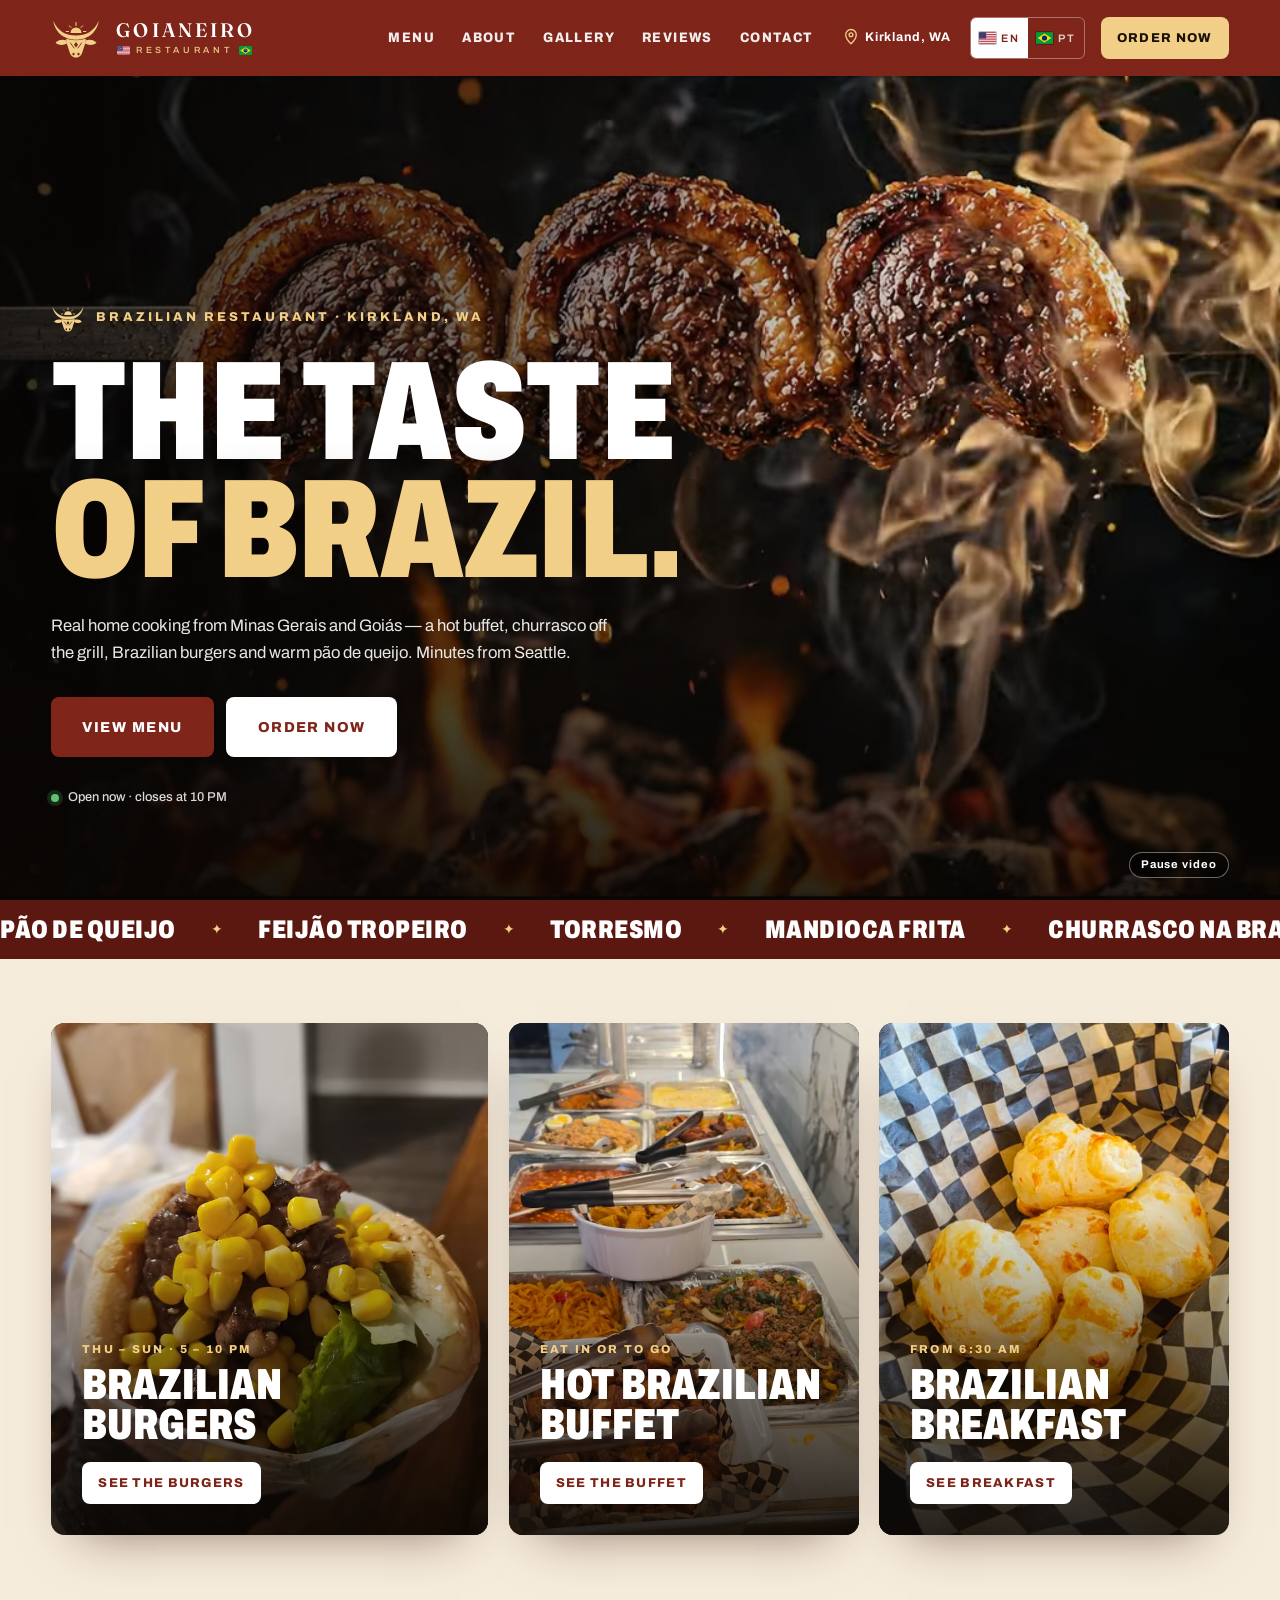
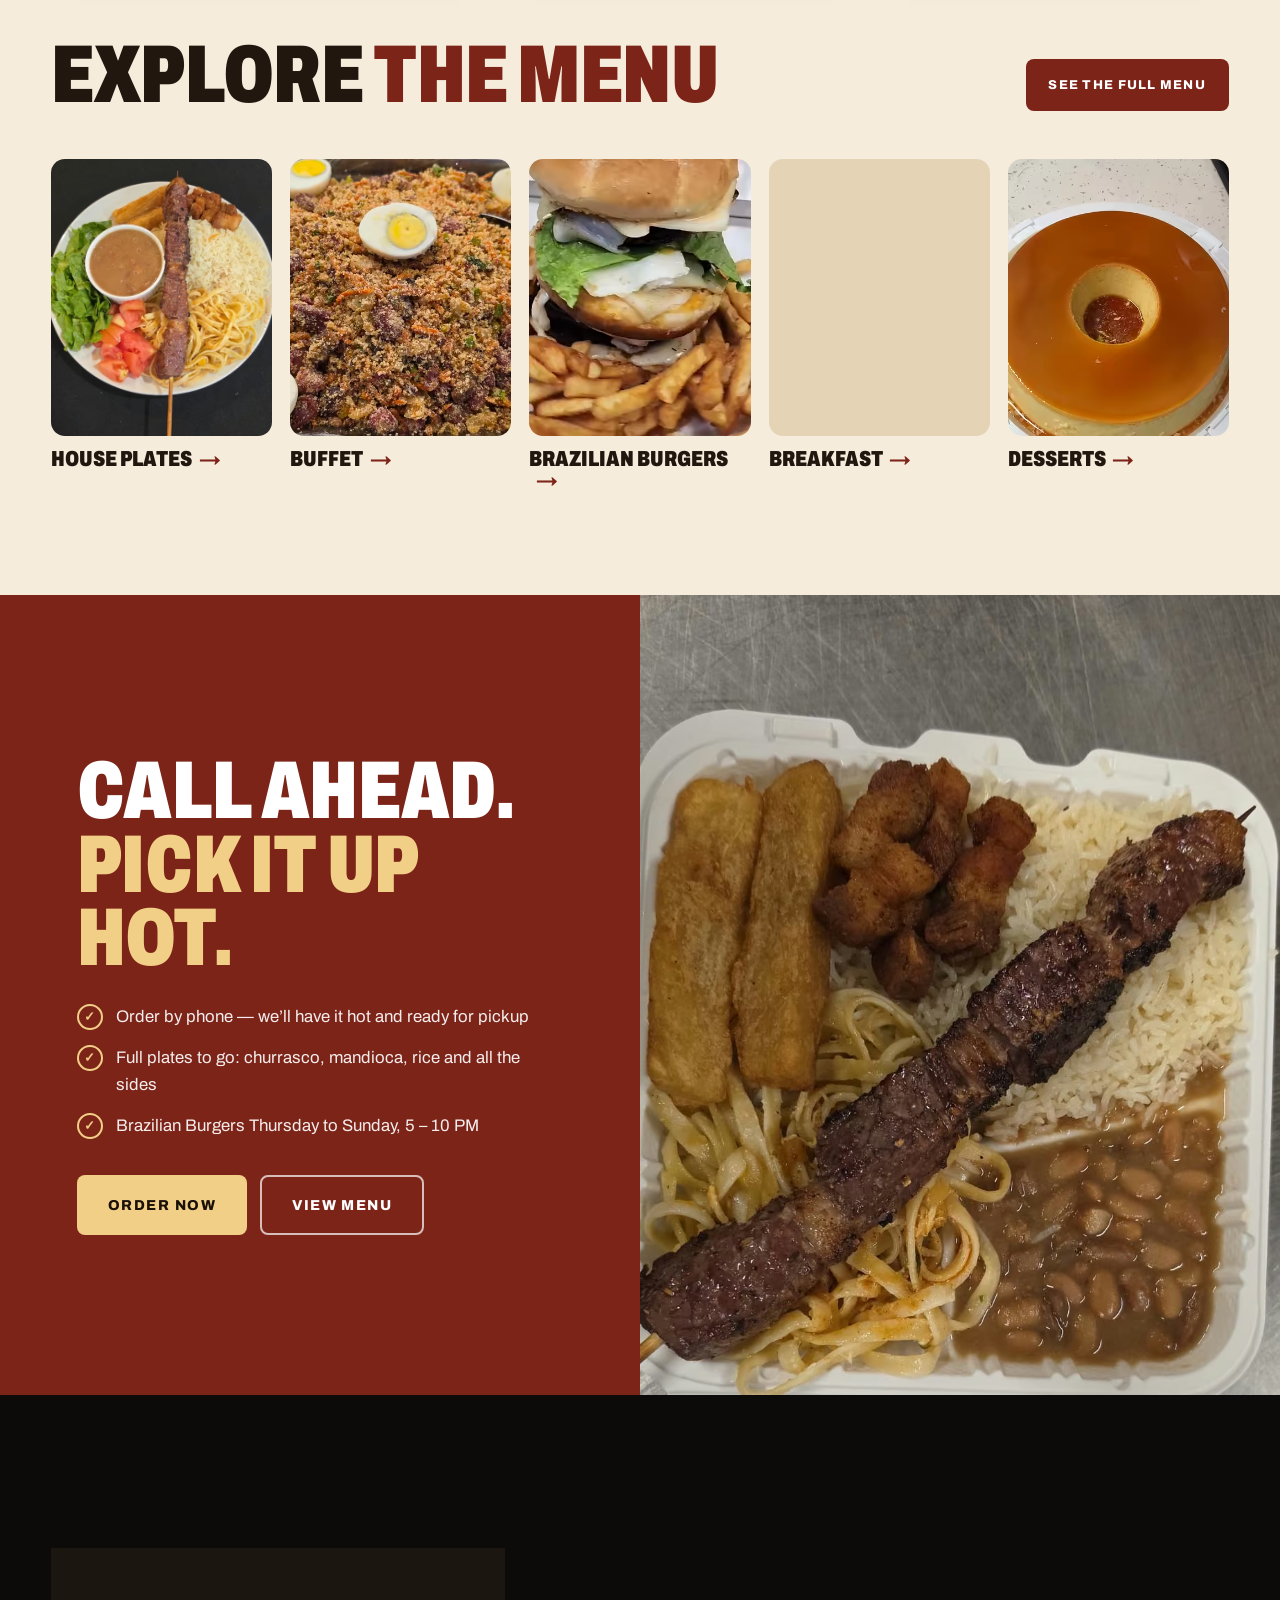
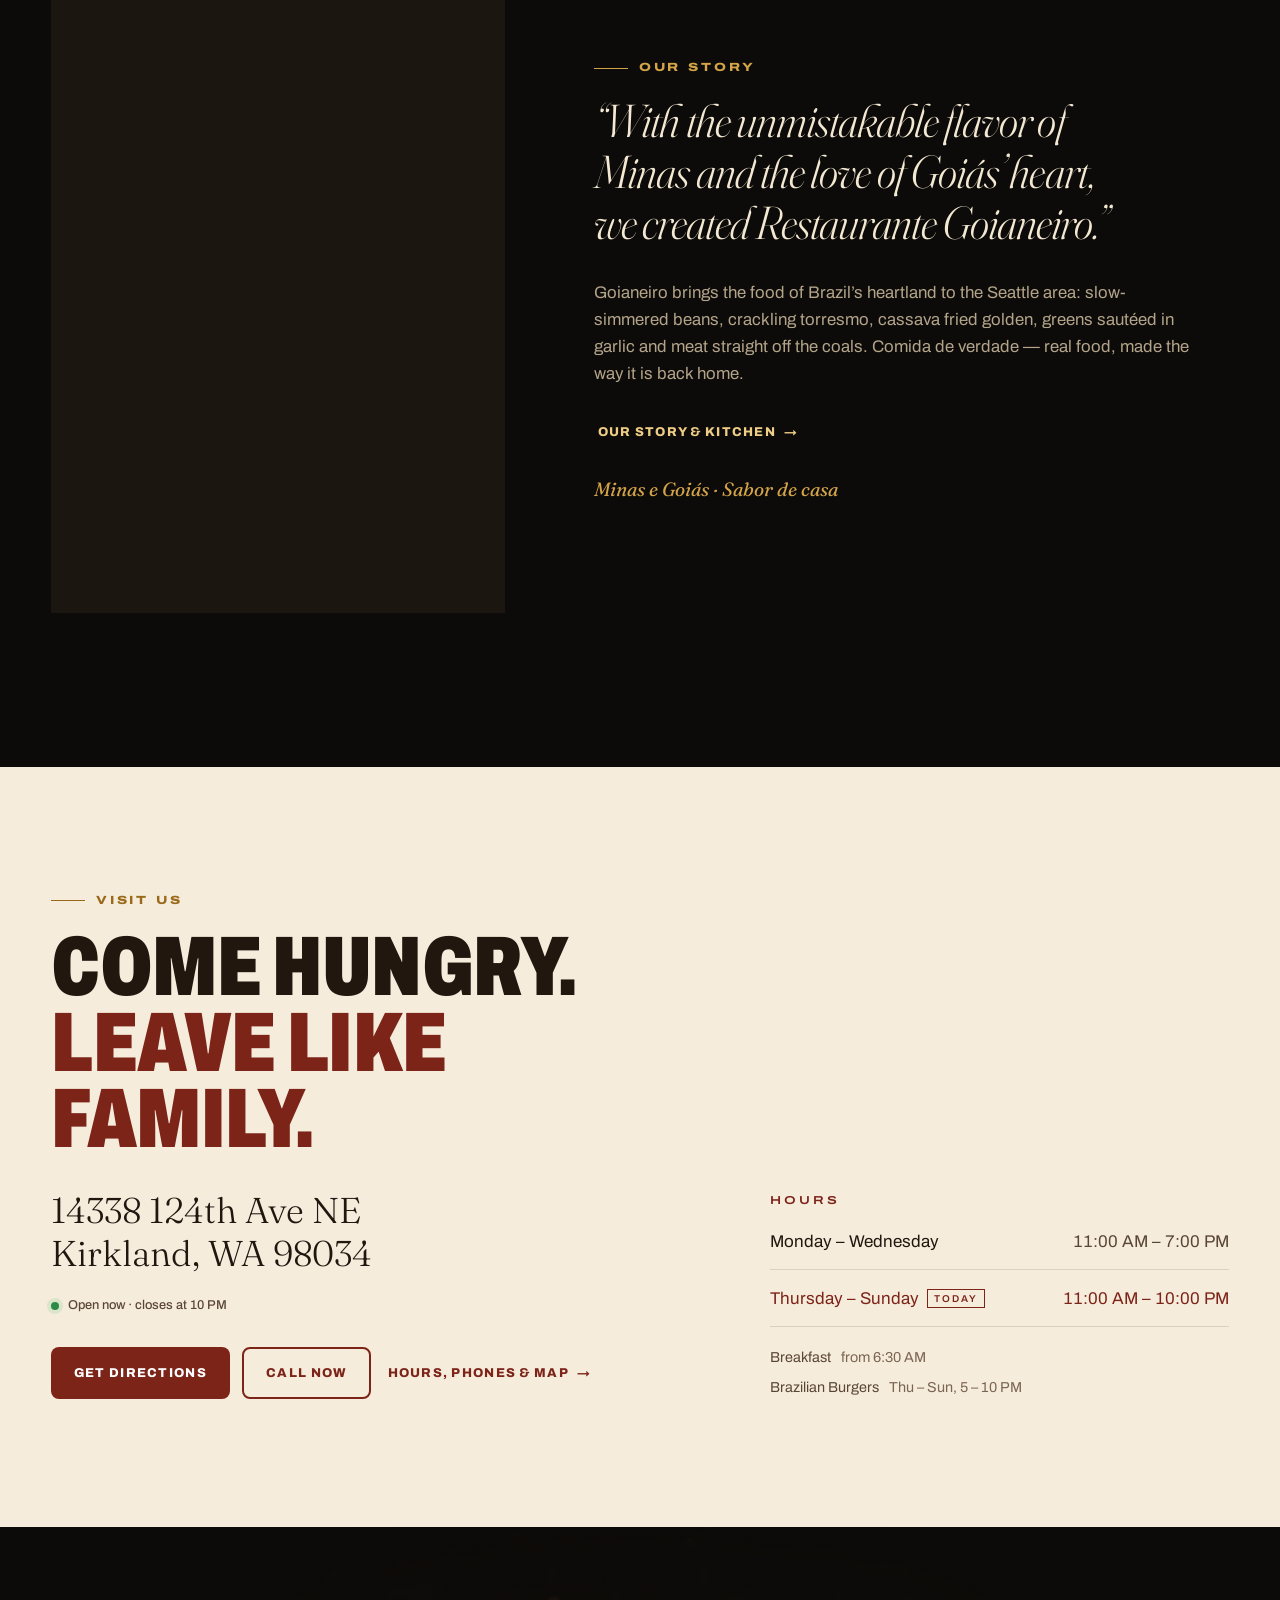
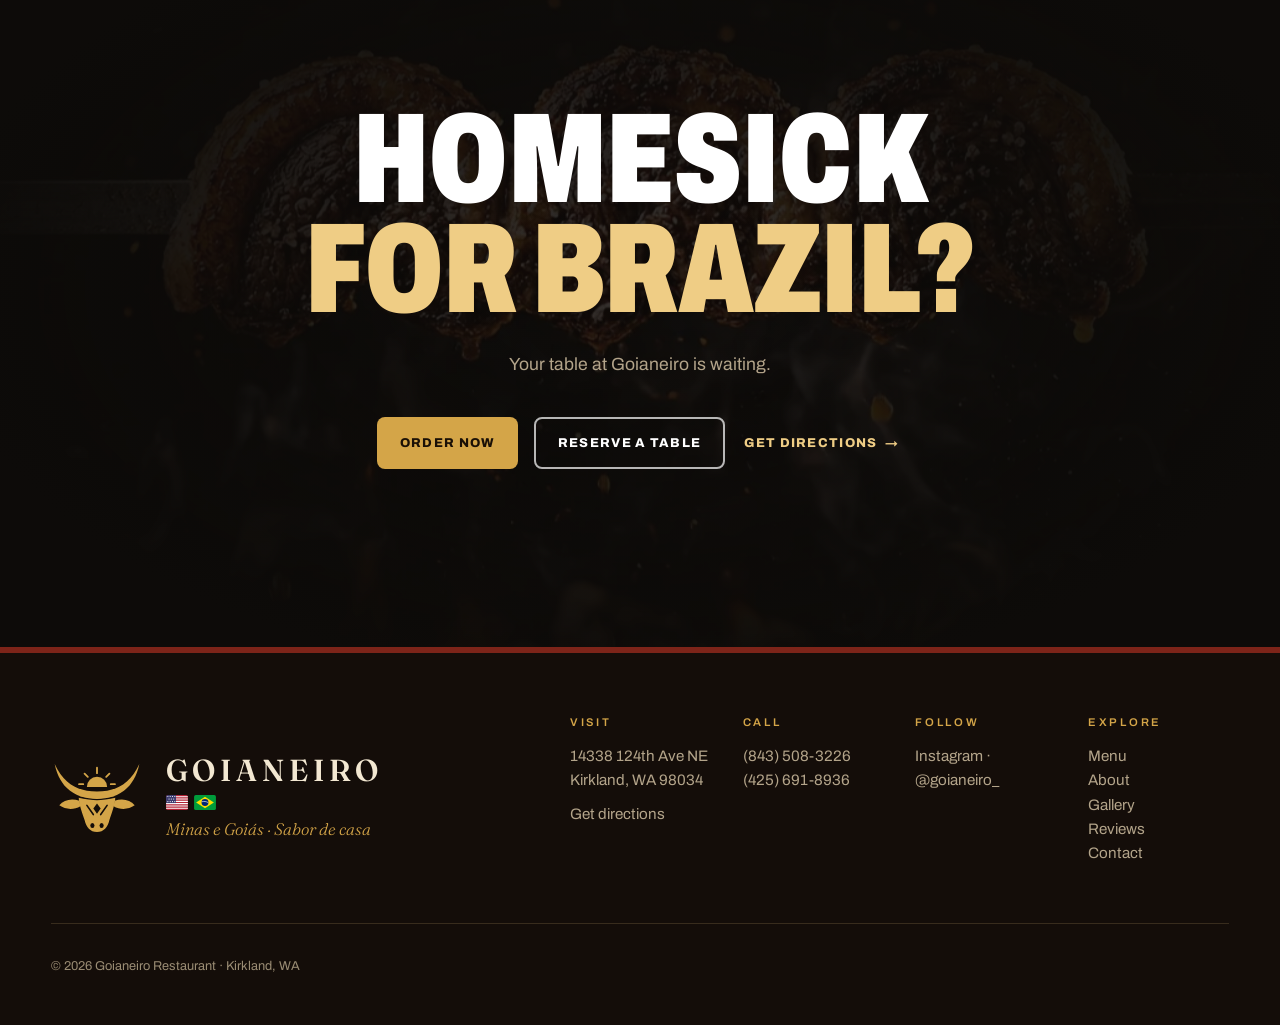
==== commit 21939d7a: "Favicon and app icons in the new brand red; browser bar color to match Gold bull mark on the oxblood" ====
--- a/index.html
+++ b/index.html
@@ -5,7 +5,7 @@
 <meta name="viewport" content="width=device-width, initial-scale=1, viewport-fit=cover">
 <title>Goianeiro Restaurant | Brazilian Food in Kirkland, WA · Minas &amp; Goiás</title>
 <meta name="description" content="Goianeiro is a Brazilian restaurant in Kirkland, WA, near Seattle: home cooking from Minas Gerais and Goiás, a hot buffet, fire-grilled churrasco, Brazilian burgers, pão de queijo and Brazilian breakfast.">
-<meta name="theme-color" content="#0d0b09">
+<meta name="theme-color" content="#7d2419">
 <meta name="color-scheme" content="dark">
 
 <meta property="og:type" content="restaurant.restaurant">
@@ -24,10 +24,10 @@
 <meta name="geo.region" content="US-WA">
 <meta name="geo.placename" content="Kirkland">
 
-<link rel="icon" href="favicon.svg" type="image/svg+xml">
-<link rel="icon" href="favicon.ico" sizes="48x48">
-<link rel="apple-touch-icon" href="apple-touch-icon.png">
-<link rel="manifest" href="site.webmanifest">
+<link rel="icon" href="favicon.svg?v=2" type="image/svg+xml">
+<link rel="icon" href="favicon.ico?v=2" sizes="48x48">
+<link rel="apple-touch-icon" href="apple-touch-icon.png?v=2">
+<link rel="manifest" href="site.webmanifest?v=2">
 
 <link rel="preconnect" href="https://fonts.googleapis.com">
 <link rel="preconnect" href="https://fonts.gstatic.com" crossorigin>
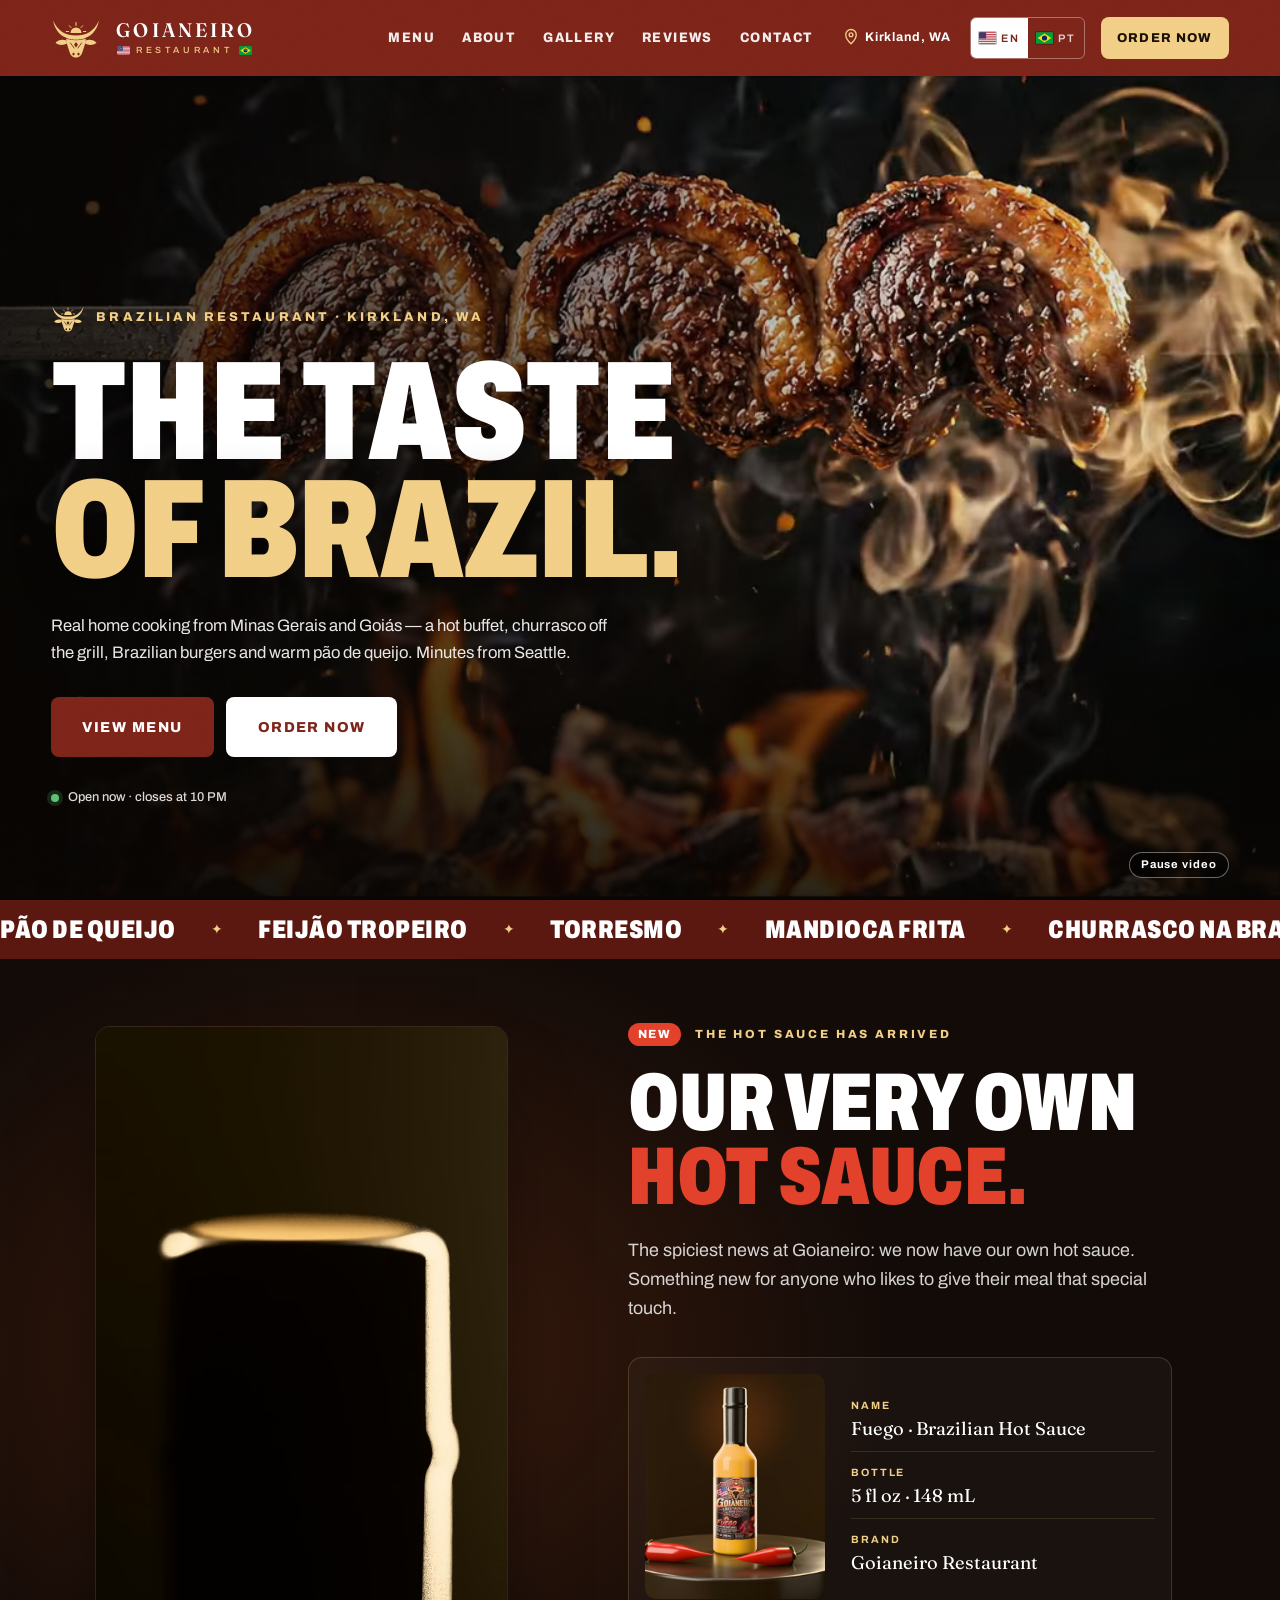
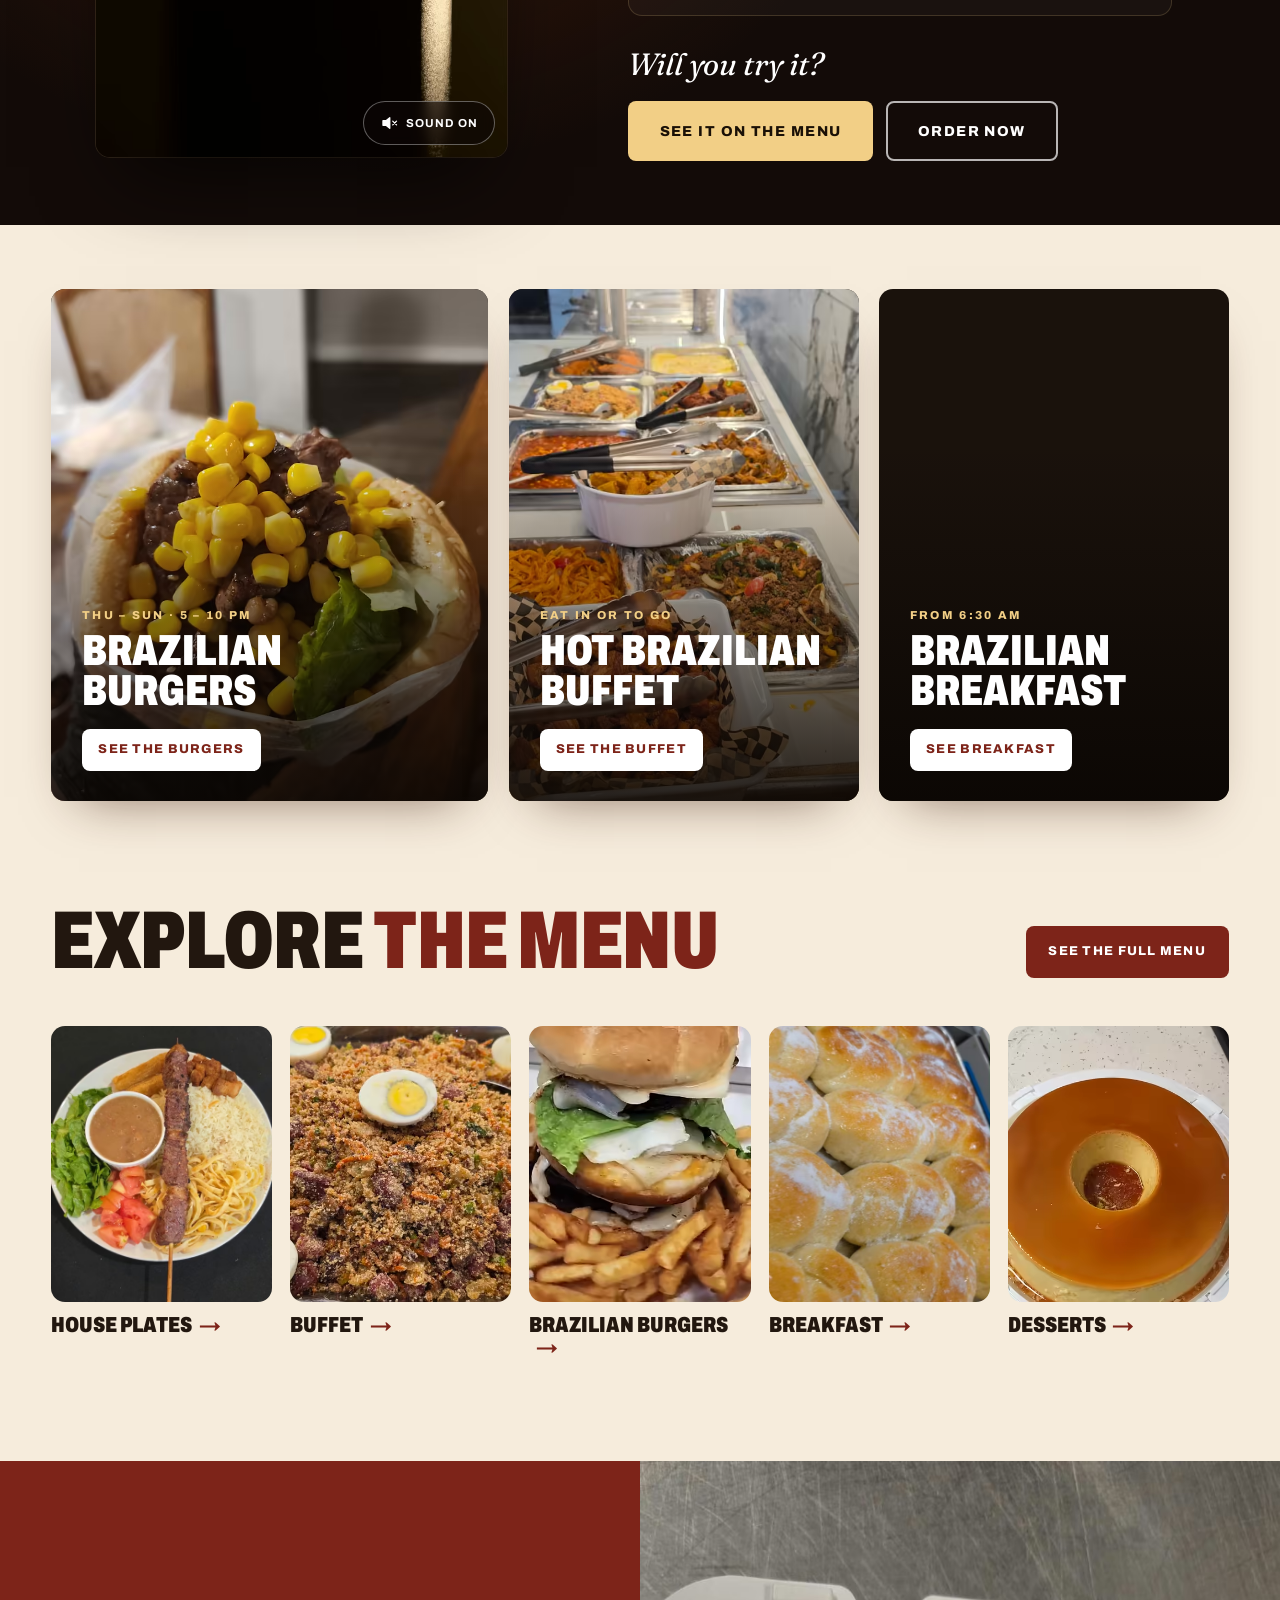
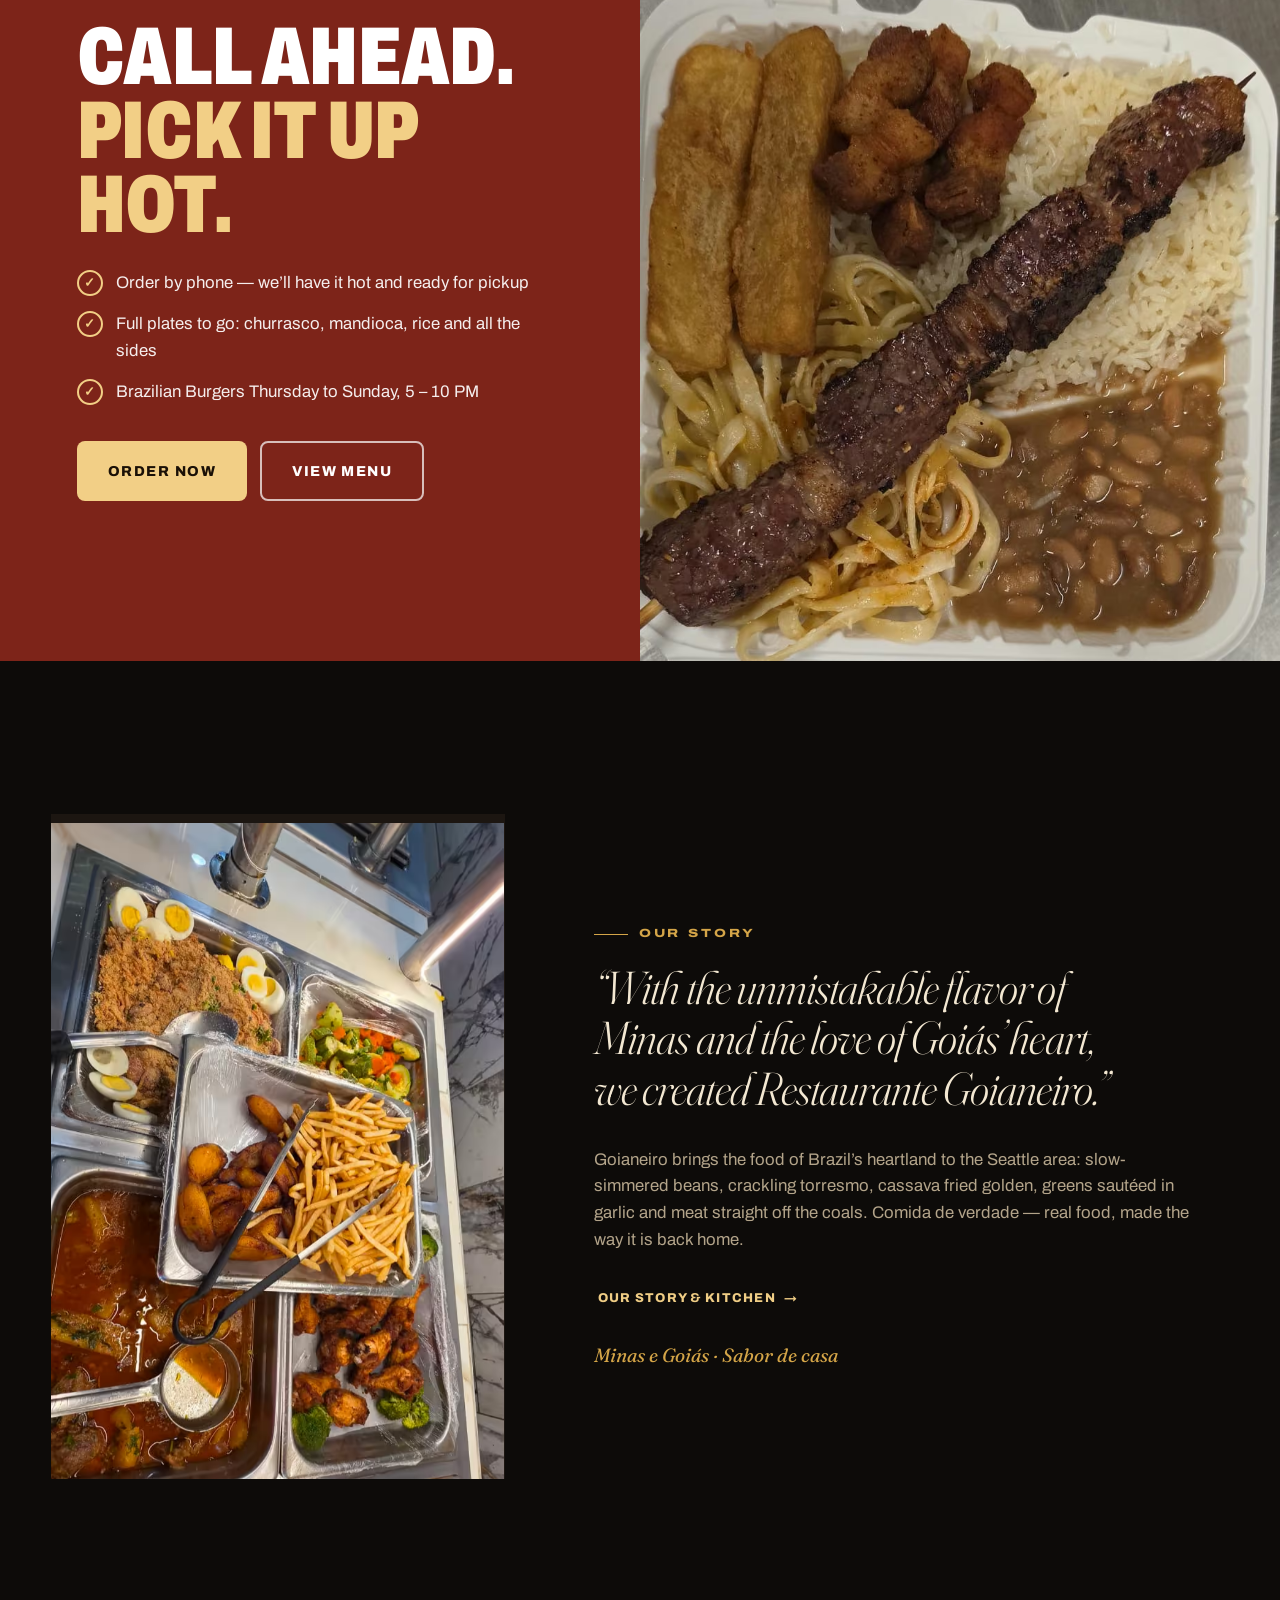
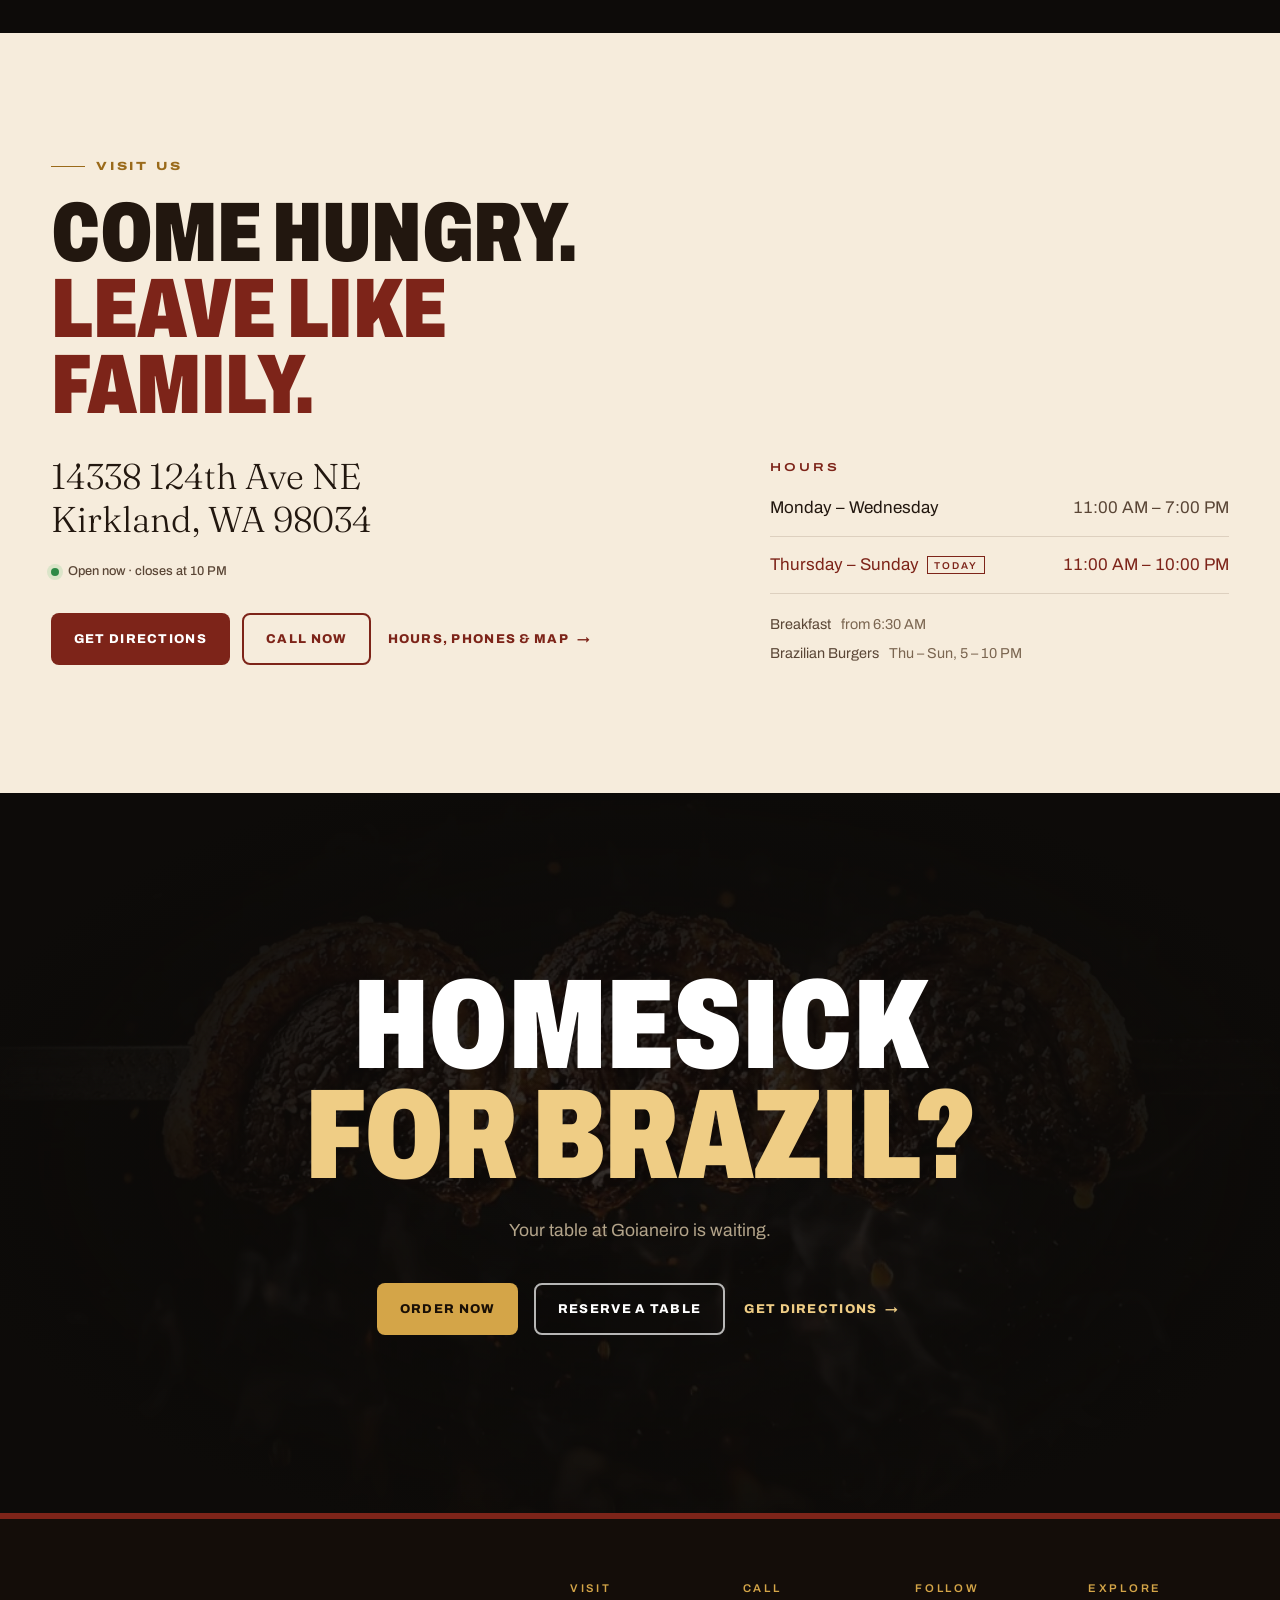
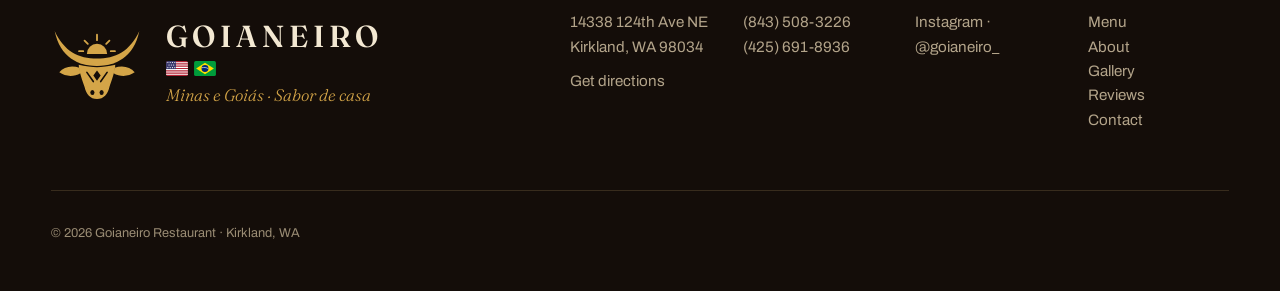
==== commit 59099a9a: "Launch Fuego, the house hot sauce: home feature with film and photo, menu tab, PT copy Co-Authored-B" ====
--- a/index.html
+++ b/index.html
@@ -34,7 +34,7 @@
 <link rel="stylesheet" href="https://fonts.googleapis.com/css2?family=Archivo:wdth,wght@62..125,400..900&family=Fraunces:ital,opsz,wght@0,9..144,300..700;1,9..144,300..700&display=swap">
 <link rel="preload" as="image" href="assets/video/hero-flow-poster.webp" type="image/webp" media="(min-width: 900px)" fetchpriority="high">
 <link rel="preload" as="image" href="assets/video/hero-flow-m-poster.webp" type="image/webp" media="(max-width: 899px)">
-<link rel="stylesheet" href="assets/css/styles.css?v=20261017b">
+<link rel="stylesheet" href="assets/css/styles.css?v=20261019a">
 
 <script type="application/ld+json">
 {
@@ -85,6 +85,9 @@
         {"@type": "MenuItem", "name": "Combo X-Tudo", "description": "X-Tudo + fries + soda", "offers": {"@type": "Offer", "price": "25", "priceCurrency": "USD"}},
         {"@type": "MenuItem", "name": "Combo X-Bacon", "description": "X-Bacon + fries + soda", "offers": {"@type": "Offer", "price": "23", "priceCurrency": "USD"}},
         {"@type": "MenuItem", "name": "Combo X-Salada", "description": "X-Salada + fries + soda", "offers": {"@type": "Offer", "price": "21", "priceCurrency": "USD"}}
+      ]},
+      {"@type": "MenuSection", "name": "House Hot Sauce", "hasMenuItem": [
+        {"@type": "MenuItem", "name": "Fuego Brazilian Hot Sauce", "description": "Goianeiro's own Brazilian hot sauce, 5 fl oz (148 mL) bottle.", "image": "https://goianeirorestaurante.com/assets/img/pimenta-fuego-1296.jpg"}
       ]}
     ]
   }
@@ -197,6 +200,49 @@
   </div>
 </div>
 
+<!-- ================= OUR HOT SAUCE (launch) ================= -->
+<section class="sauce" id="hot-sauce" aria-labelledby="sauce-title">
+  <div class="sauce__media" data-reveal="clip">
+    <div class="sauce__film">
+      <video data-autoplay muted loop playsinline preload="none" poster="assets/video/pimenta-fuego-poster.webp"
+        aria-label="Film: the Goianeiro Fuego hot sauce bottle revealed under studio light, next to two red chili peppers" data-i18n-attr="aria-label:altSauceVideo">
+        <source data-src="assets/video/pimenta-fuego.webm" type="video/webm">
+        <source data-src="assets/video/pimenta-fuego.mp4" type="video/mp4">
+      </video>
+      <button type="button" class="sauce__sound" data-sound aria-pressed="false">
+        <svg viewBox="0 0 24 24" aria-hidden="true"><path d="M4 9v6h4l5 4V5L8 9H4Z"/><path class="sauce__wave" d="M16.5 8.5a5 5 0 0 1 0 7M19 6a8.5 8.5 0 0 1 0 12"/><path class="sauce__x" d="m17 9.5 5 5m0-5-5 5"/></svg>
+        <span data-i18n="soundOn">Sound on</span>
+      </button>
+    </div>
+  </div>
+  <div class="sauce__copy">
+    <p class="sauce__kick" data-reveal><span class="sauce__new" data-i18n="tagNew">New</span><span data-i18n="sauceKicker">The hot sauce has arrived</span></p>
+    <h2 id="sauce-title" class="big-title big-title--light" data-reveal><span data-i18n="sauceTitle1">Our very own</span> <em data-i18n="sauceTitle2">hot sauce.</em></h2>
+    <p class="sauce__lede" data-reveal data-i18n="sauceLede">The spiciest news at Goianeiro: we now have our own hot sauce. Something new for anyone who likes to give their meal that special touch.</p>
+    <div class="sauce__card" data-reveal data-zoom-group>
+      <button type="button" class="sauce__photo" data-type="image" data-full="assets/img/pimenta-fuego-full.webp" aria-label="View photo: Fuego Brazilian Hot Sauce" data-i18n-attr="aria-label:sauceZoom">
+        <picture>
+          <source type="image/avif" srcset="assets/img/pimenta-fuego-480.avif 480w, assets/img/pimenta-fuego-960.avif 960w" sizes="(min-width: 900px) 220px, 38vw">
+          <source type="image/webp" srcset="assets/img/pimenta-fuego-480.webp 480w, assets/img/pimenta-fuego-960.webp 960w" sizes="(min-width: 900px) 220px, 38vw">
+          <img src="assets/img/pimenta-fuego-480.jpg" width="480" height="600" loading="lazy" decoding="async"
+            alt="Bottle of Goianeiro Fuego Brazilian Hot Sauce on a dark stone pedestal with two red chili peppers" data-i18n-attr="alt:altSauce">
+        </picture>
+      </button>
+      <span hidden data-type="image" data-full="assets/img/pimenta-lancamento-1080.webp" data-alt="Launch poster: the spiciest news at Goianeiro has arrived" data-i18n-attr="data-alt:altSaucePoster"></span>
+      <dl class="sauce__facts">
+        <div><dt data-i18n="sauceName">Name</dt><dd>Fuego · <span data-i18n="sauceType">Brazilian Hot Sauce</span></dd></div>
+        <div><dt data-i18n="sauceSize">Bottle</dt><dd>5 fl oz · 148 mL</dd></div>
+        <div><dt data-i18n="sauceBrand">Brand</dt><dd>Goianeiro Restaurant</dd></div>
+      </dl>
+    </div>
+    <p class="sauce__ask" data-reveal data-i18n="sauceAsk">Will you try it?</p>
+    <div class="sauce__ctas" data-reveal>
+      <a class="btn btn--gold btn--lg" href="menu.html#sauce" data-i18n="ctaSeeSauce">See it on the menu</a>
+      <button type="button" class="btn btn--line btn--lg" data-open-order data-i18n="ctaOrder">Order now</button>
+    </div>
+  </div>
+</section>
+
 <!-- ================= PROMOS ================= -->
 <section class="promos light" aria-label="Featured">
   <ul class="promo-grid">
@@ -521,6 +567,6 @@
   <p class="lightbox__count" data-lb-count></p>
 </dialog>
 
-<script src="assets/js/main.js?v=20261017b" defer></script>
+<script src="assets/js/main.js?v=20261019a" defer></script>
 </body>
 </html>
--- a/assets/css/styles.css
+++ b/assets/css/styles.css
@@ -354,7 +354,7 @@
 /* index-style tabs: number · name · when it's served */
 .mtabs {
   max-width: var(--maxw); margin: 0 auto clamp(2.4rem, 5vw, 4rem); padding: 0 var(--gutter);
-  display: grid; grid-template-columns: repeat(5, 1fr);
+  display: grid; grid-template-columns: repeat(6, 1fr);
 }
 .mtabs button {
   display: grid; grid-template-columns: auto 1fr; grid-template-rows: auto auto; column-gap: 1rem; row-gap: .45rem; text-align: left;
@@ -1205,3 +1205,59 @@
 @media (prefers-reduced-motion: reduce) {
   .ohero__video { animation: none; }
 }
+
+/* ---------- our hot sauce: launch feature (home) ---------- */
+.sauce {
+  display: grid; grid-template-columns: minmax(0, 5fr) minmax(0, 6fr); gap: clamp(2rem, 6vw, 6rem); align-items: center;
+  padding: clamp(3rem, 5vw, 4.5rem) max(var(--gutter), calc((100vw - var(--maxw)) / 2 + var(--gutter)));
+  background: radial-gradient(60% 70% at 28% 45%, rgba(170, 72, 24, .28), transparent 70%), #130b08; color: #fff;
+}
+.sauce__media { display: flex; justify-content: center; }
+.sauce__film { position: relative; width: min(100%, 420px, calc((100svh - 170px) * 9 / 16)); aspect-ratio: 9 / 16; border-radius: var(--radius); overflow: hidden; background: #0d0806; box-shadow: 0 40px 80px -30px rgba(0, 0, 0, .8), 0 0 0 1px rgba(239, 205, 133, .14); }
+.sauce__film video { width: 100%; height: 100%; object-fit: cover; }
+.sauce__sound {
+  position: absolute; right: 12px; bottom: 12px; display: inline-flex; align-items: center; gap: .5rem; min-height: 44px; padding: 0 1rem;
+  border: 1px solid rgba(255, 255, 255, .35); border-radius: 999px; background: rgba(13, 8, 6, .62); backdrop-filter: blur(6px); color: #fff;
+  font: 700 .72rem/1 var(--f-ui); letter-spacing: .08em; text-transform: uppercase; cursor: pointer; transition: background .3s var(--ease);
+}
+.sauce__sound:hover { background: rgba(13, 8, 6, .85); }
+.sauce__sound svg { width: 18px; height: 18px; fill: none; stroke: currentColor; stroke-width: 1.8; stroke-linecap: round; stroke-linejoin: round; }
+.sauce__sound svg path:first-child { fill: currentColor; }
+.sauce__sound .sauce__wave { display: none; }
+.sauce__sound[aria-pressed="true"] .sauce__wave { display: inline; }
+.sauce__sound[aria-pressed="true"] .sauce__x { display: none; }
+.sauce__kick { display: flex; align-items: center; gap: .9rem; margin: 0 0 1.3rem; font: 800 .74rem/1 var(--f-ui); letter-spacing: .24em; text-transform: uppercase; color: #f2cf86; }
+.sauce__new { background: #e2412b; color: #fff; padding: .45em .8em; border-radius: 999px; letter-spacing: .12em; }
+.sauce .big-title em { color: #e2412b; }
+.sauce__lede { margin: 1.4rem 0 0; max-width: 34rem; font-size: 1.12rem; color: rgba(255, 255, 255, .82); }
+.sauce__card { display: grid; grid-template-columns: 180px 1fr; gap: 1.6rem; align-items: center; margin-top: 2.2rem; padding: 1rem; border: 1px solid rgba(239, 205, 133, .18); border-radius: var(--radius); background: rgba(255, 255, 255, .03); max-width: 34rem; }
+.sauce__photo { display: block; padding: 0; border: 0; border-radius: 10px; overflow: hidden; cursor: zoom-in; background: #0d0806; }
+.sauce__photo img { width: 100%; aspect-ratio: 4 / 5; object-fit: cover; transition: transform 1.2s var(--ease); }
+.sauce__photo:hover img { transform: scale(1.05); }
+.sauce__facts { margin: 0; display: grid; gap: .9rem; }
+.sauce__facts div { border-bottom: 1px solid rgba(239, 205, 133, .14); padding-bottom: .7rem; }
+.sauce__facts div:last-child { border: 0; padding-bottom: 0; }
+.sauce__facts dt { font: 700 .66rem/1.2 var(--f-ui); letter-spacing: .18em; text-transform: uppercase; color: #f2cf86; }
+.sauce__facts dd { margin: .3rem 0 0; font: 400 1.15rem/1.25 var(--f-display); color: #fff; }
+.sauce__ask { margin: 2rem 0 1.2rem; font: italic 400 clamp(1.5rem, 2.4vw, 2rem)/1.1 var(--f-display); color: #fff; }
+.sauce__ctas { display: flex; flex-wrap: wrap; gap: .8rem; }
+.sauce .btn--gold { background: #f2cf86; color: var(--on-gold); }
+
+/* menu page: the hot sauce panel shows the film in its own portrait shape */
+.mvideo--tall { aspect-ratio: 9 / 16; max-width: 400px; }
+.mvideo--tall::after { display: none; }
+
+@media (max-width: 899px) {
+  /* phones: name the product before the film plays */
+  .sauce { display: flex; flex-direction: column; align-items: stretch; gap: 0; }
+  .sauce__copy { display: contents; }
+  .sauce__kick { order: 1; }
+  .sauce .big-title { order: 2; margin-bottom: 1.8rem; }
+  .sauce__media { order: 3; }
+  .sauce__lede, .sauce__card, .sauce__ask, .sauce__ctas { order: 4; }
+  .sauce__film { width: min(100%, 360px); }
+  .sauce__card { grid-template-columns: 120px 1fr; gap: 1rem; }
+  .sauce__ctas .btn { flex: 1 1 auto; }
+  .menu.light .mpanel__media--video .mvideo--tall { aspect-ratio: 9 / 16; max-width: 270px; margin-inline: auto; }
+  .mvideo--tall + .mvideo__cap { text-align: center; }
+}
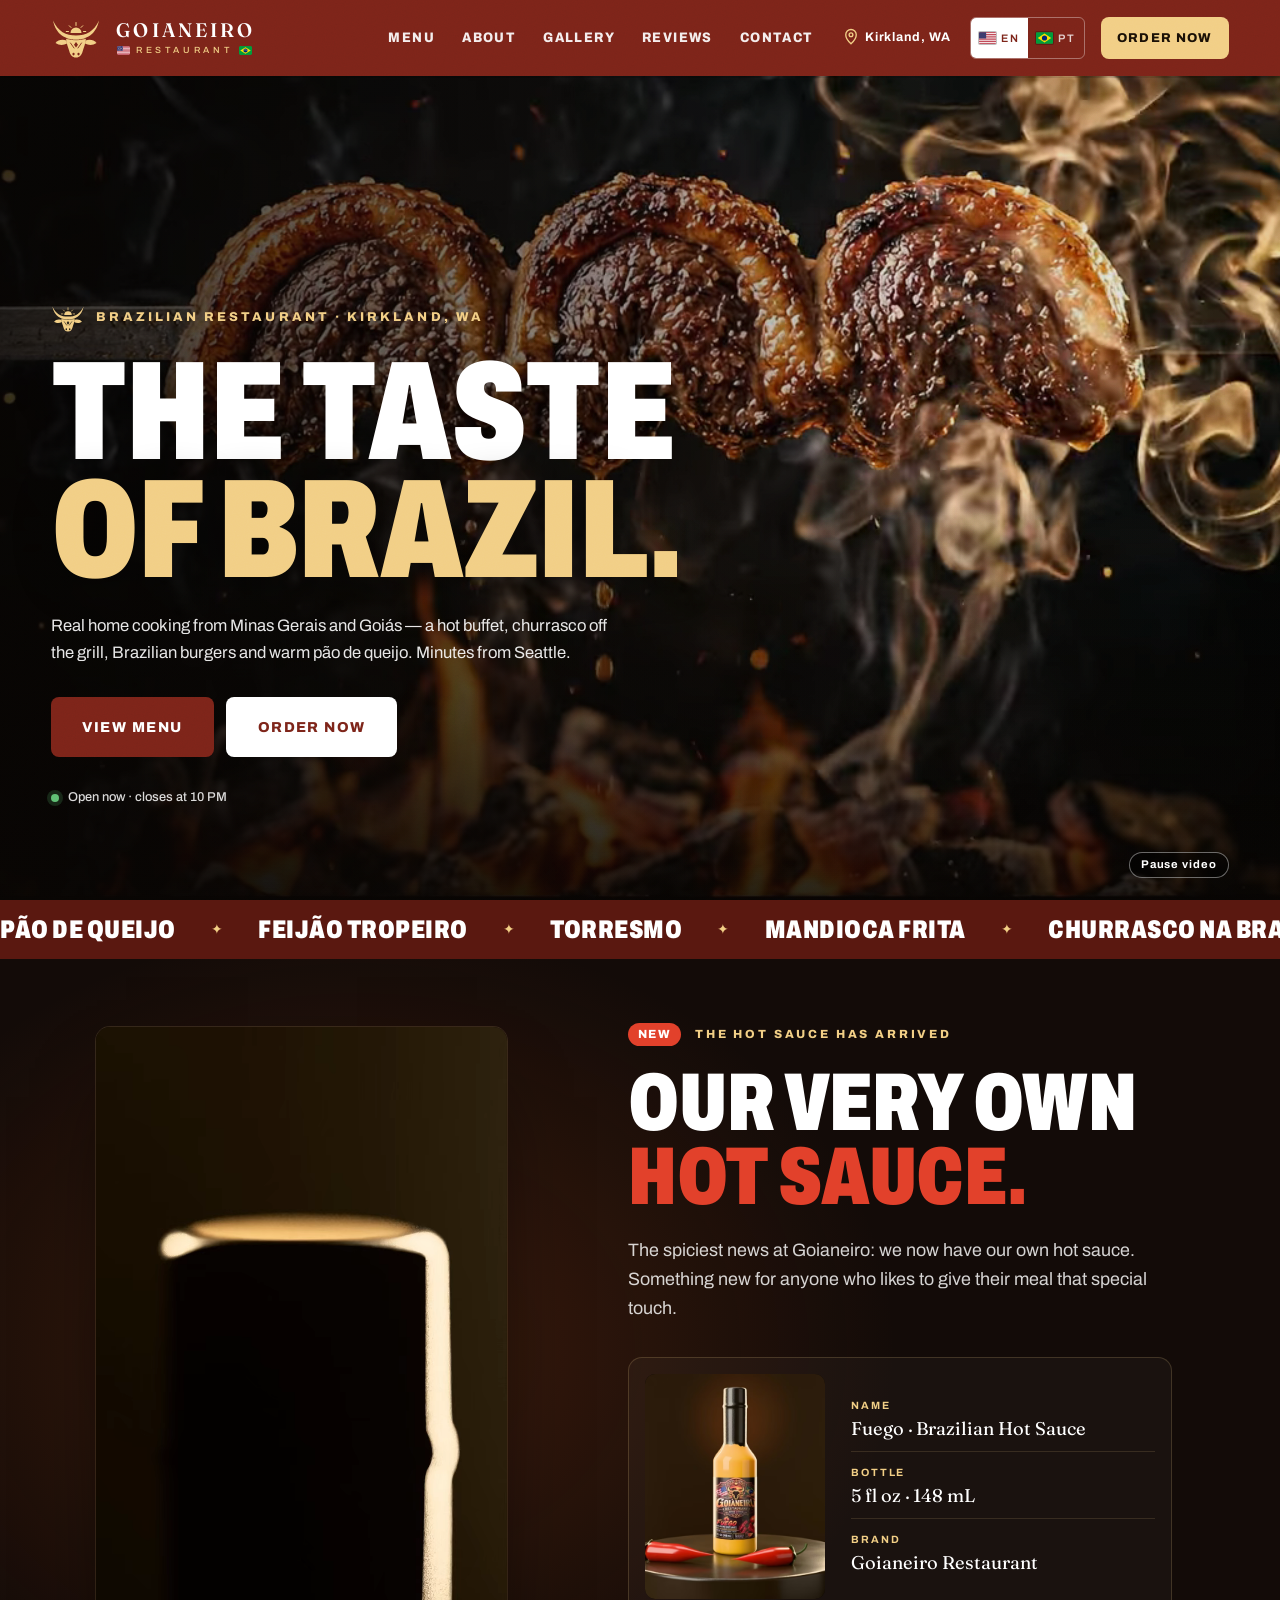
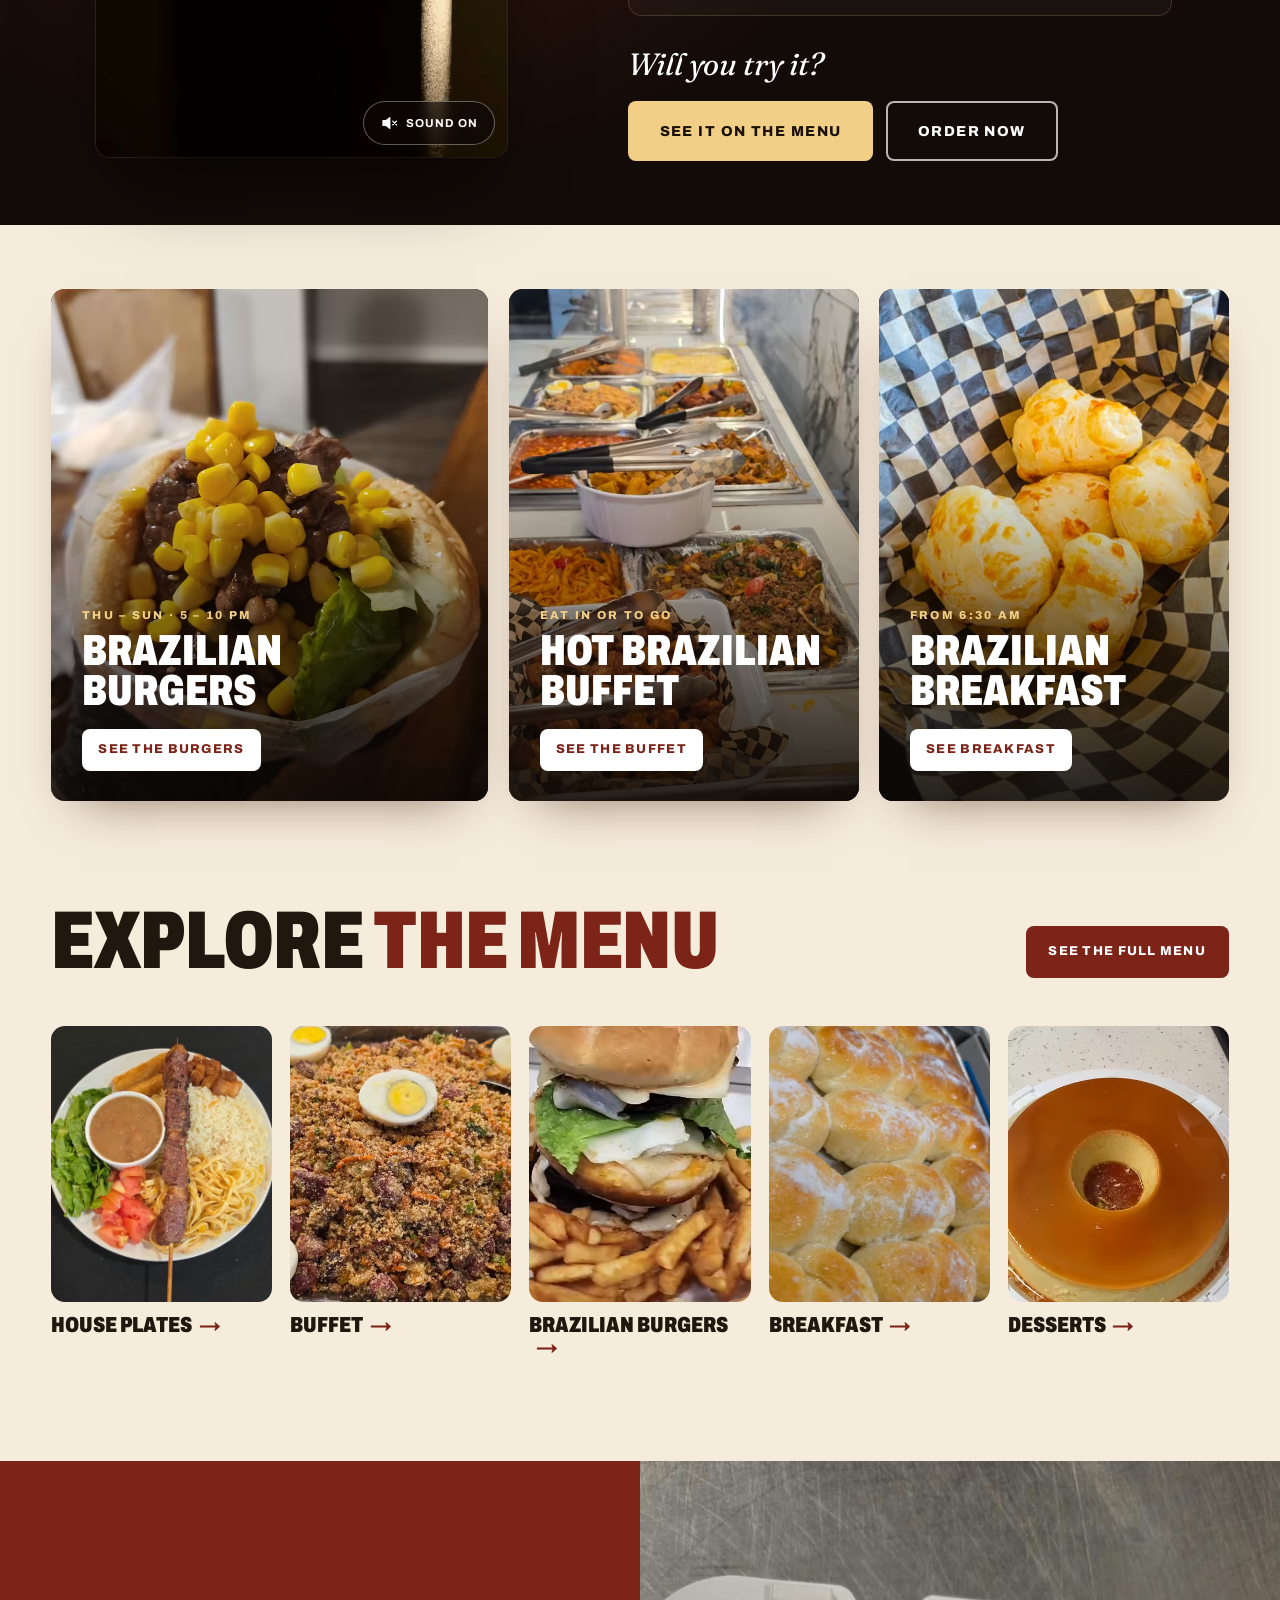
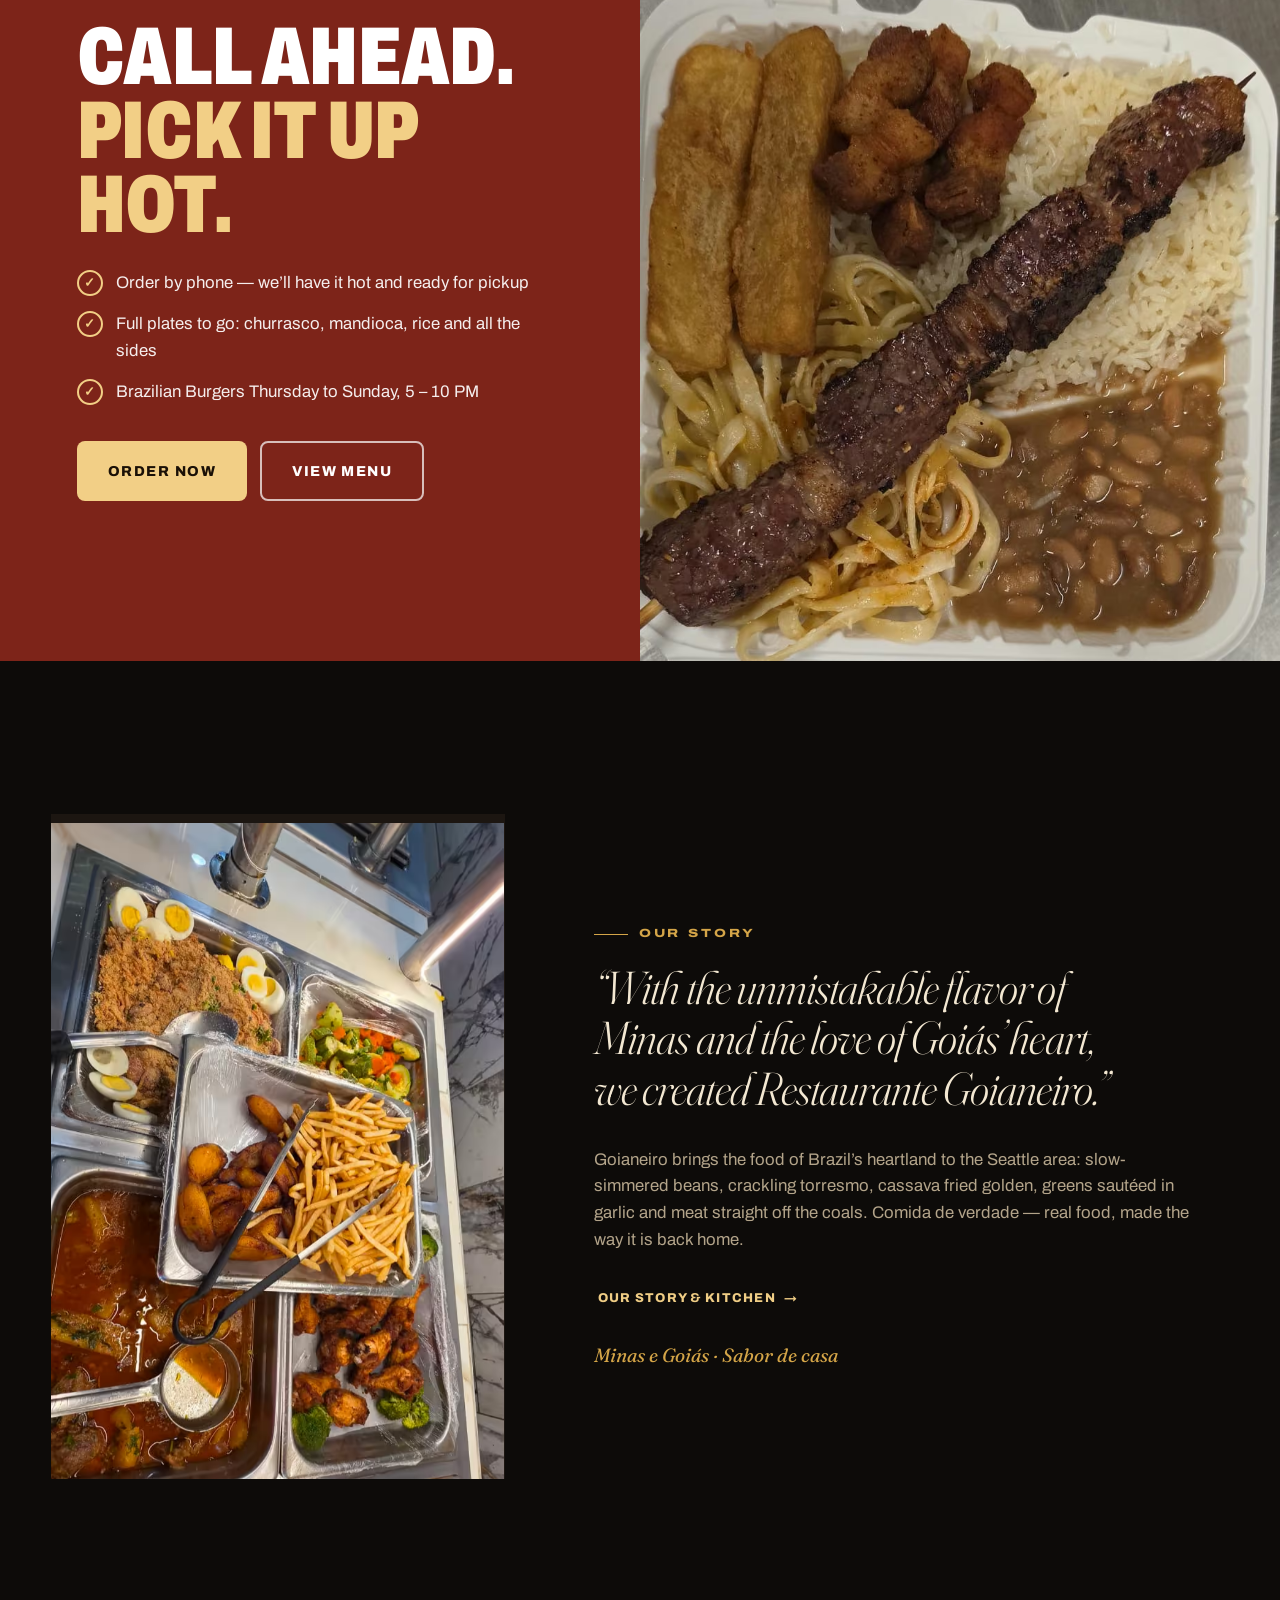
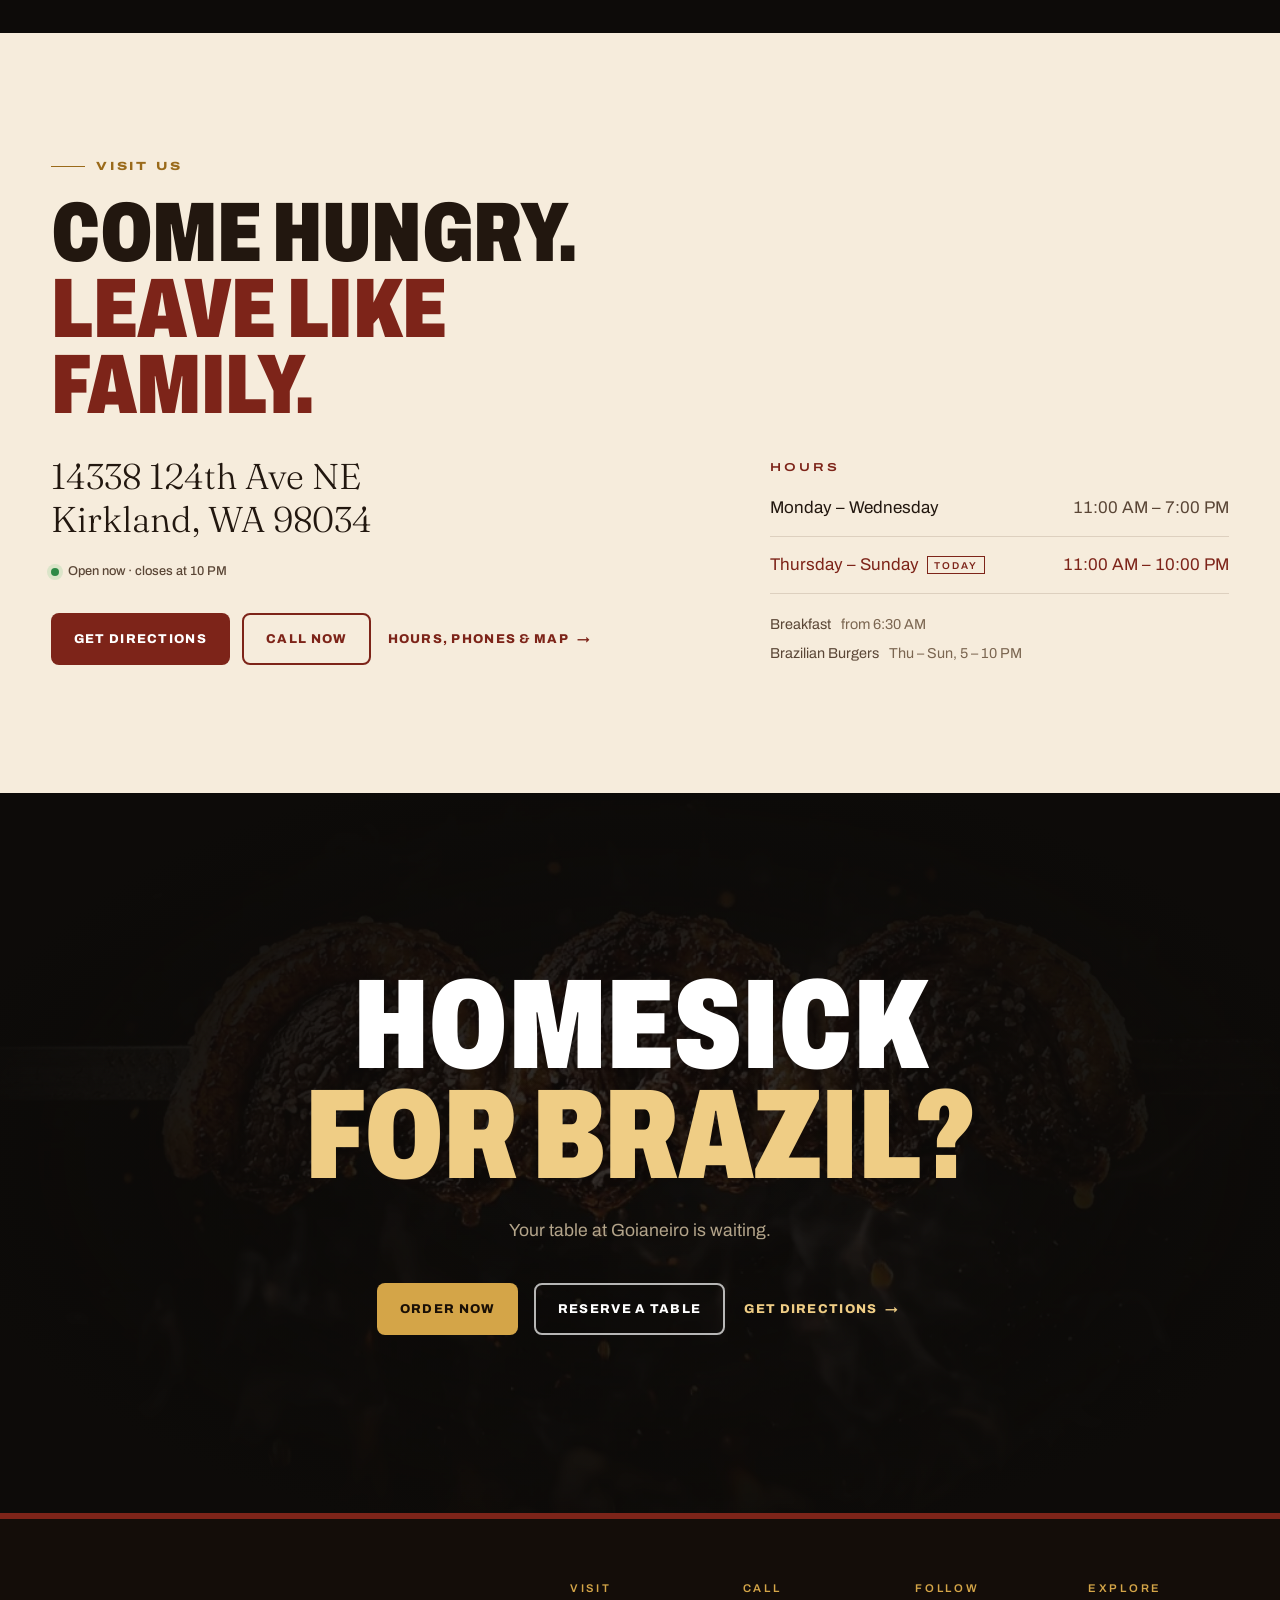
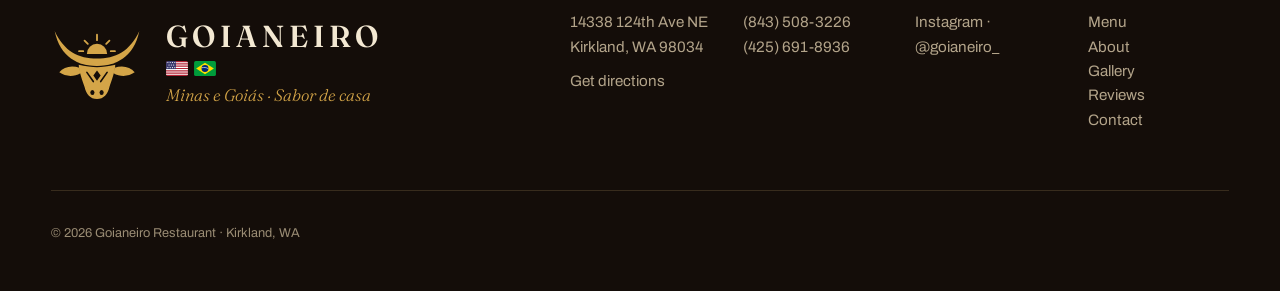
==== commit ab362091: "Hot sauce film: re-encode with standard color range so Chrome can decode the WebM The first WebM fai" ====
--- a/index.html
+++ b/index.html
@@ -206,8 +206,8 @@
     <div class="sauce__film">
       <video data-autoplay muted loop playsinline preload="none" poster="assets/video/pimenta-fuego-poster.webp"
         aria-label="Film: the Goianeiro Fuego hot sauce bottle revealed under studio light, next to two red chili peppers" data-i18n-attr="aria-label:altSauceVideo">
-        <source data-src="assets/video/pimenta-fuego.webm" type="video/webm">
-        <source data-src="assets/video/pimenta-fuego.mp4" type="video/mp4">
+        <source data-src="assets/video/pimenta-fuego-v2.webm" type="video/webm">
+        <source data-src="assets/video/pimenta-fuego-v2.mp4" type="video/mp4">
       </video>
       <button type="button" class="sauce__sound" data-sound aria-pressed="false">
         <svg viewBox="0 0 24 24" aria-hidden="true"><path d="M4 9v6h4l5 4V5L8 9H4Z"/><path class="sauce__wave" d="M16.5 8.5a5 5 0 0 1 0 7M19 6a8.5 8.5 0 0 1 0 12"/><path class="sauce__x" d="m17 9.5 5 5m0-5-5 5"/></svg>
